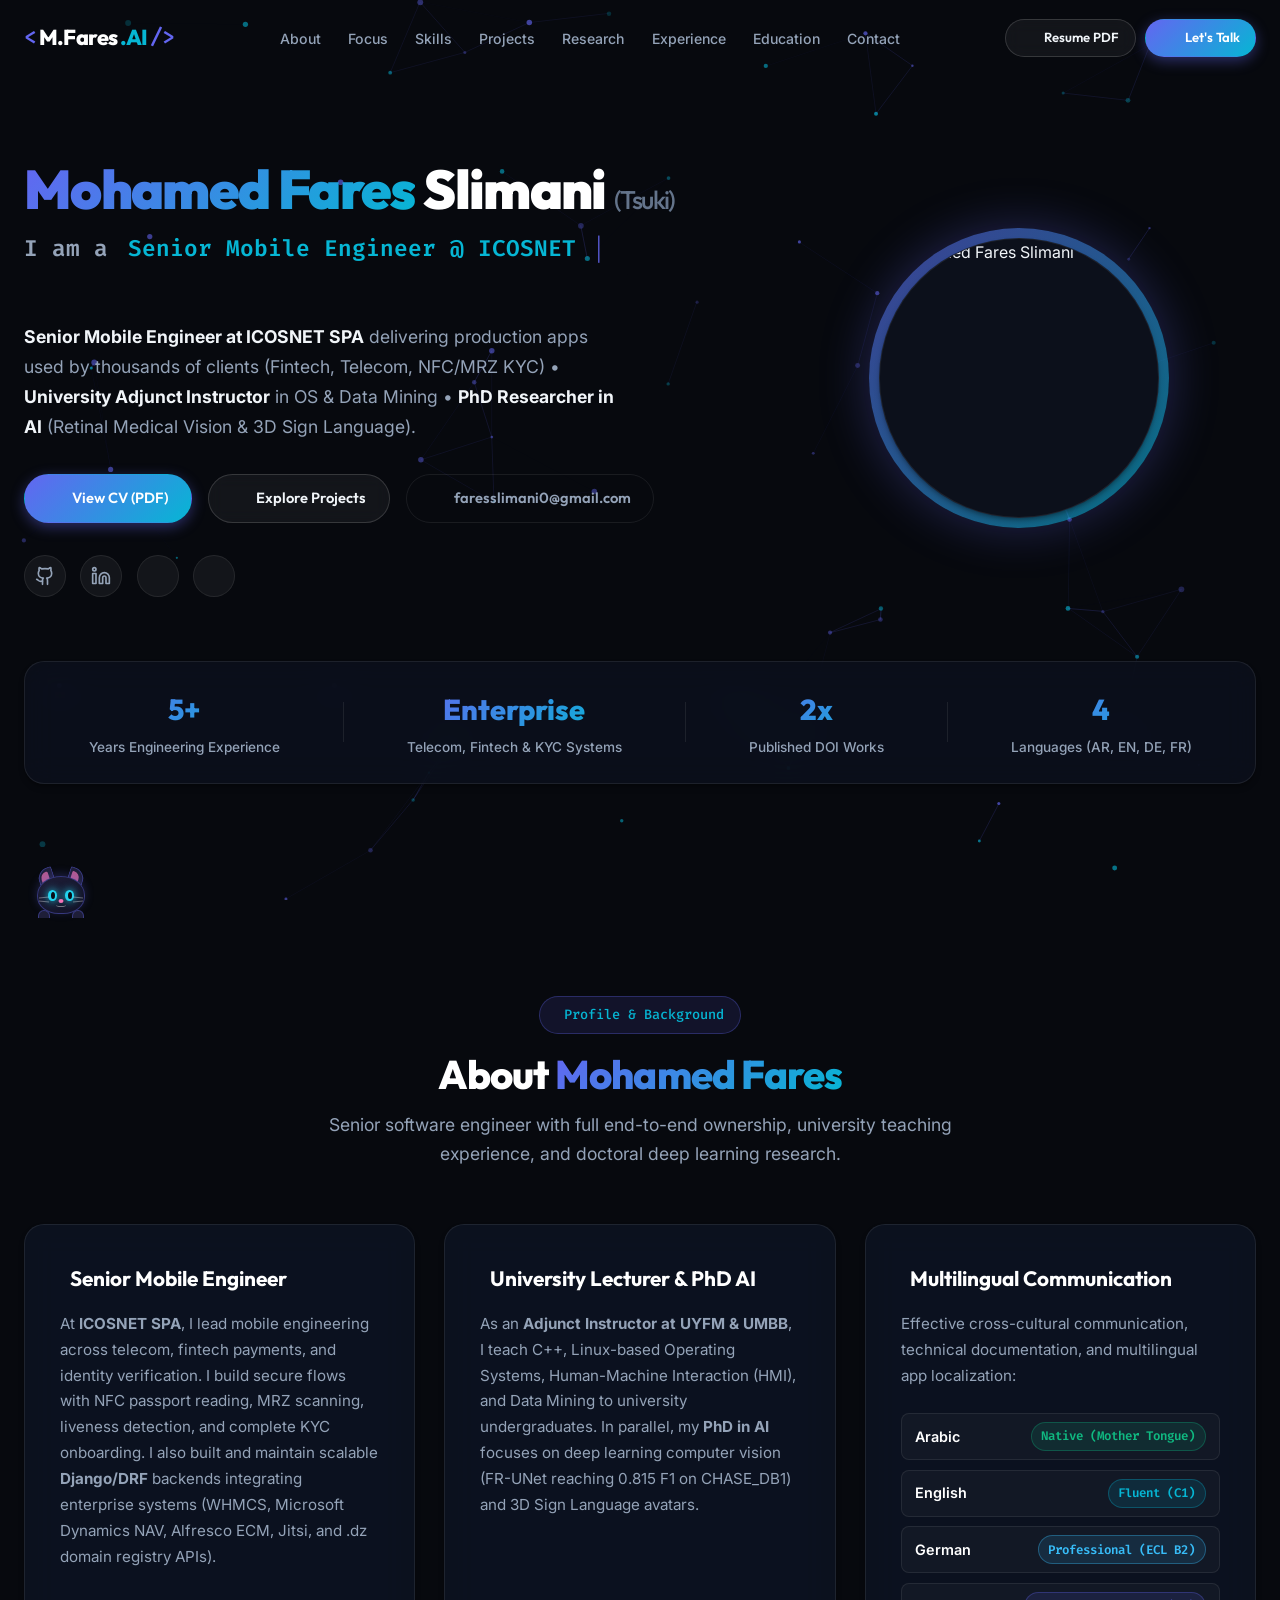
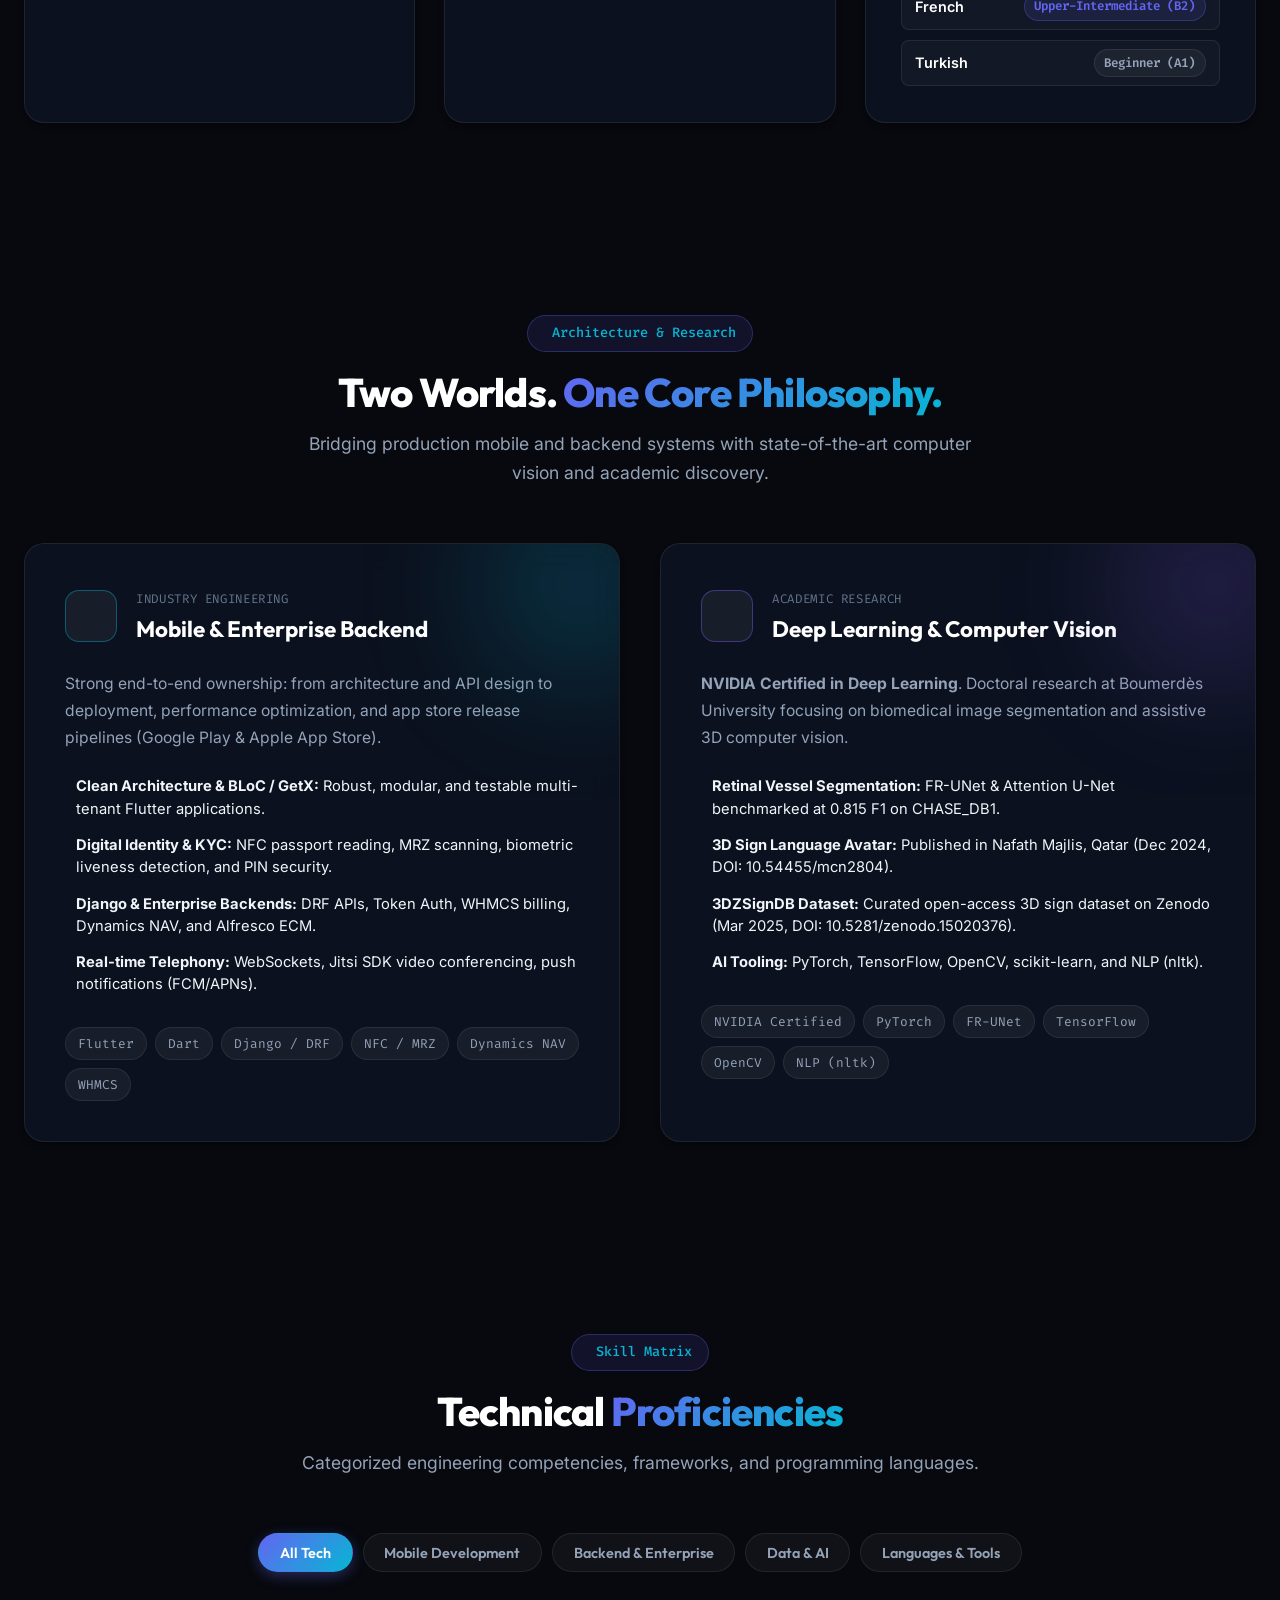
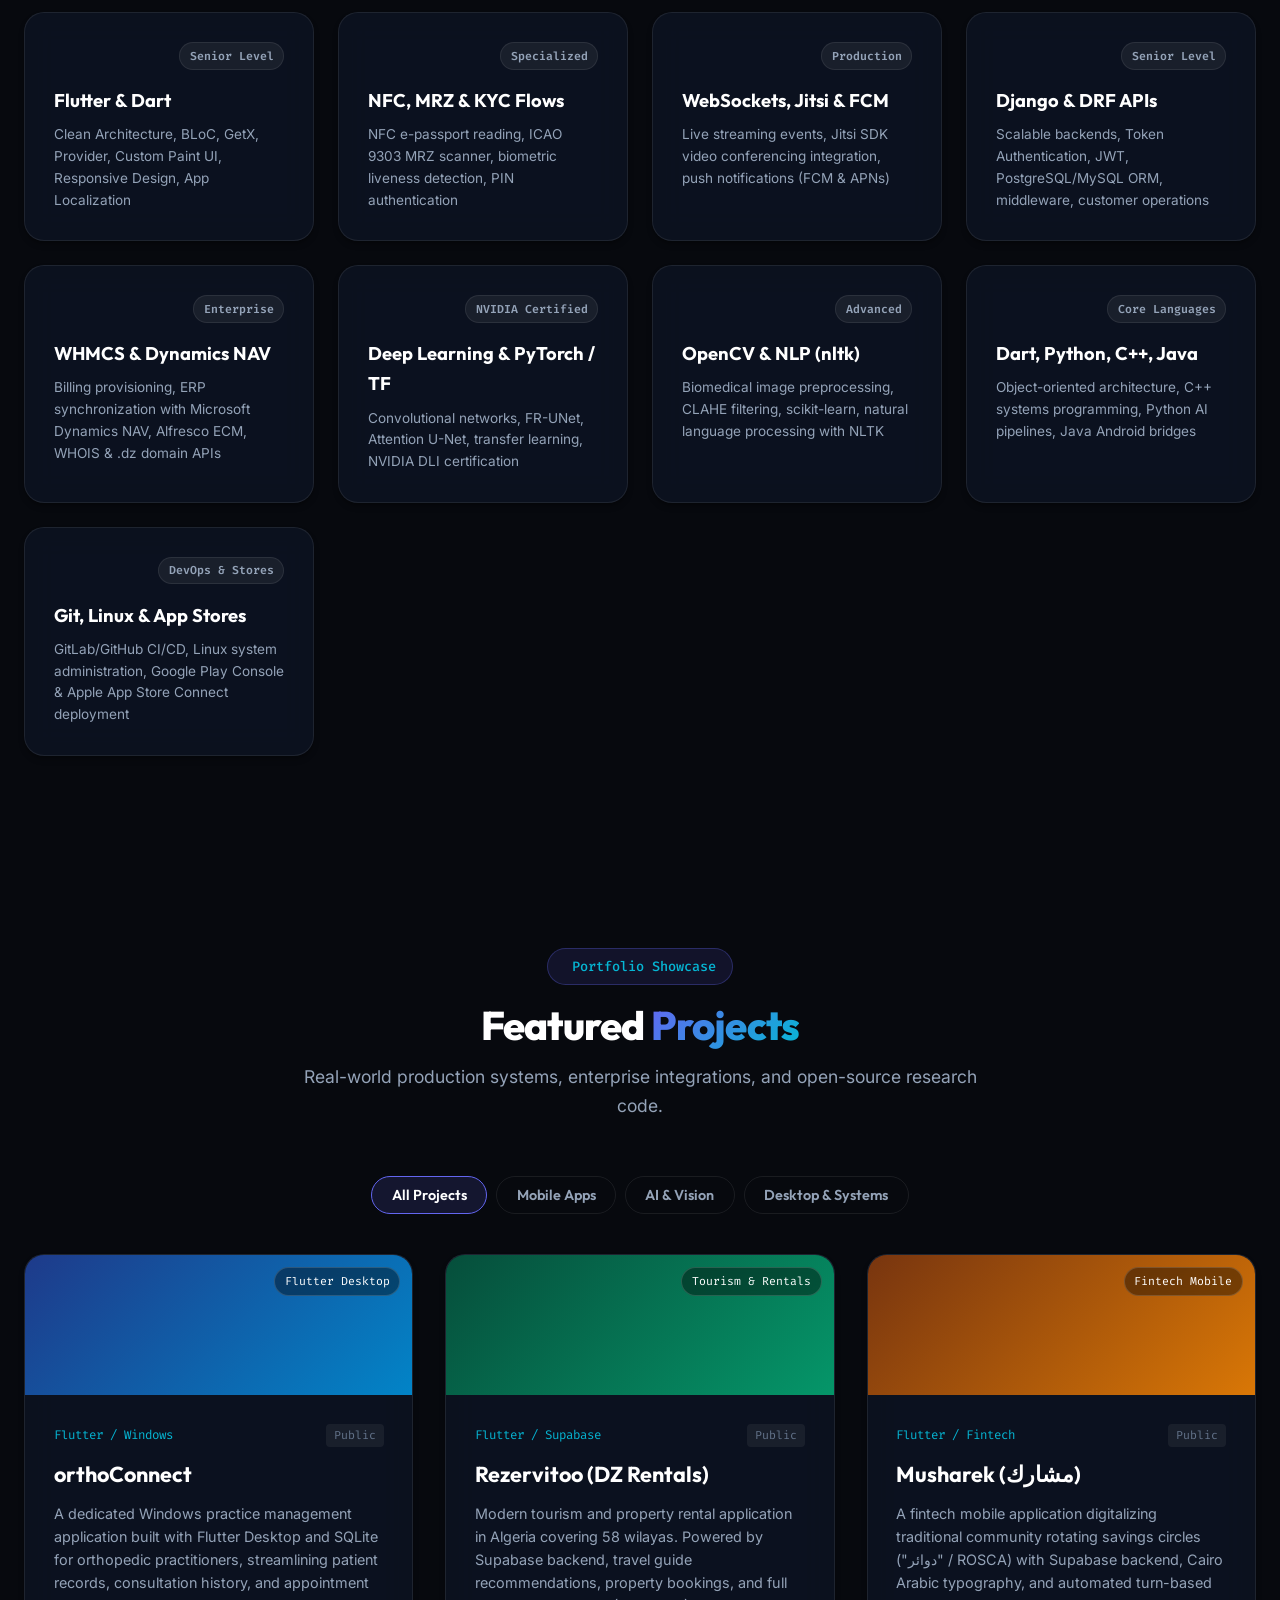
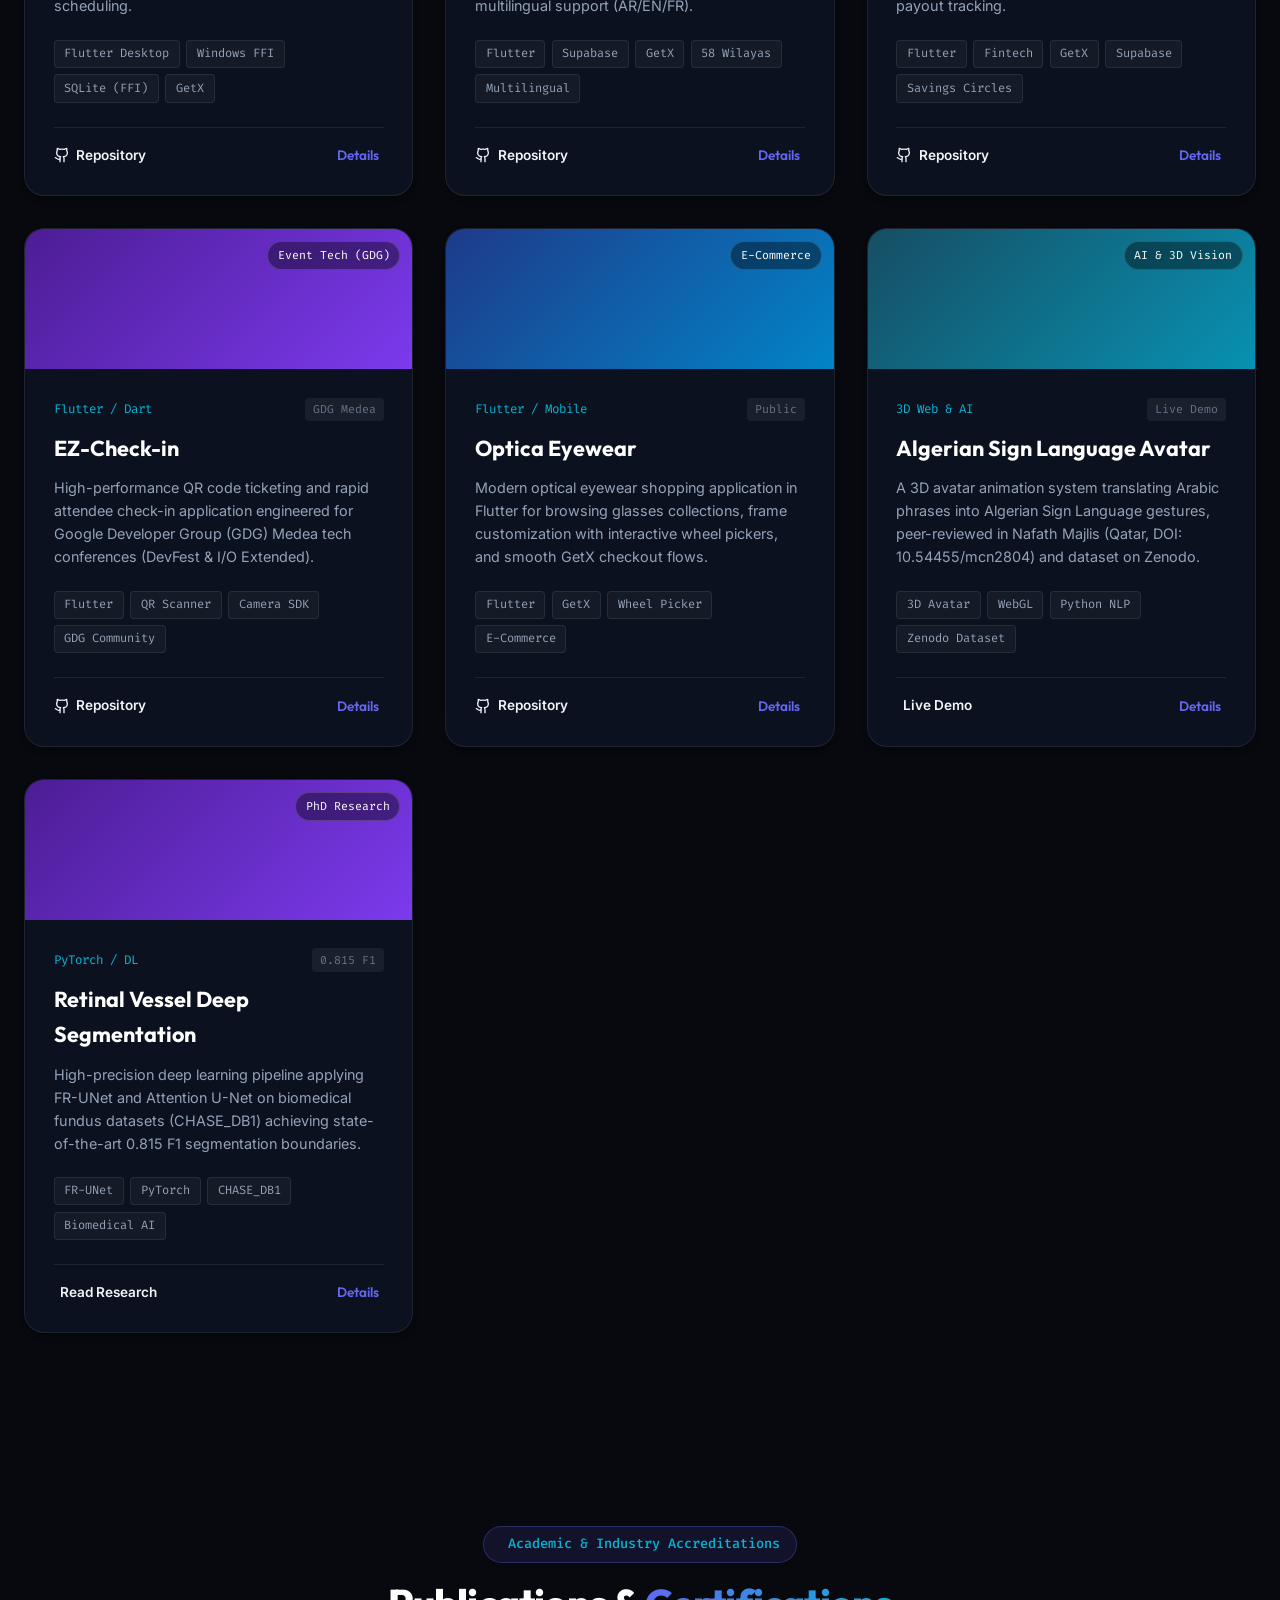
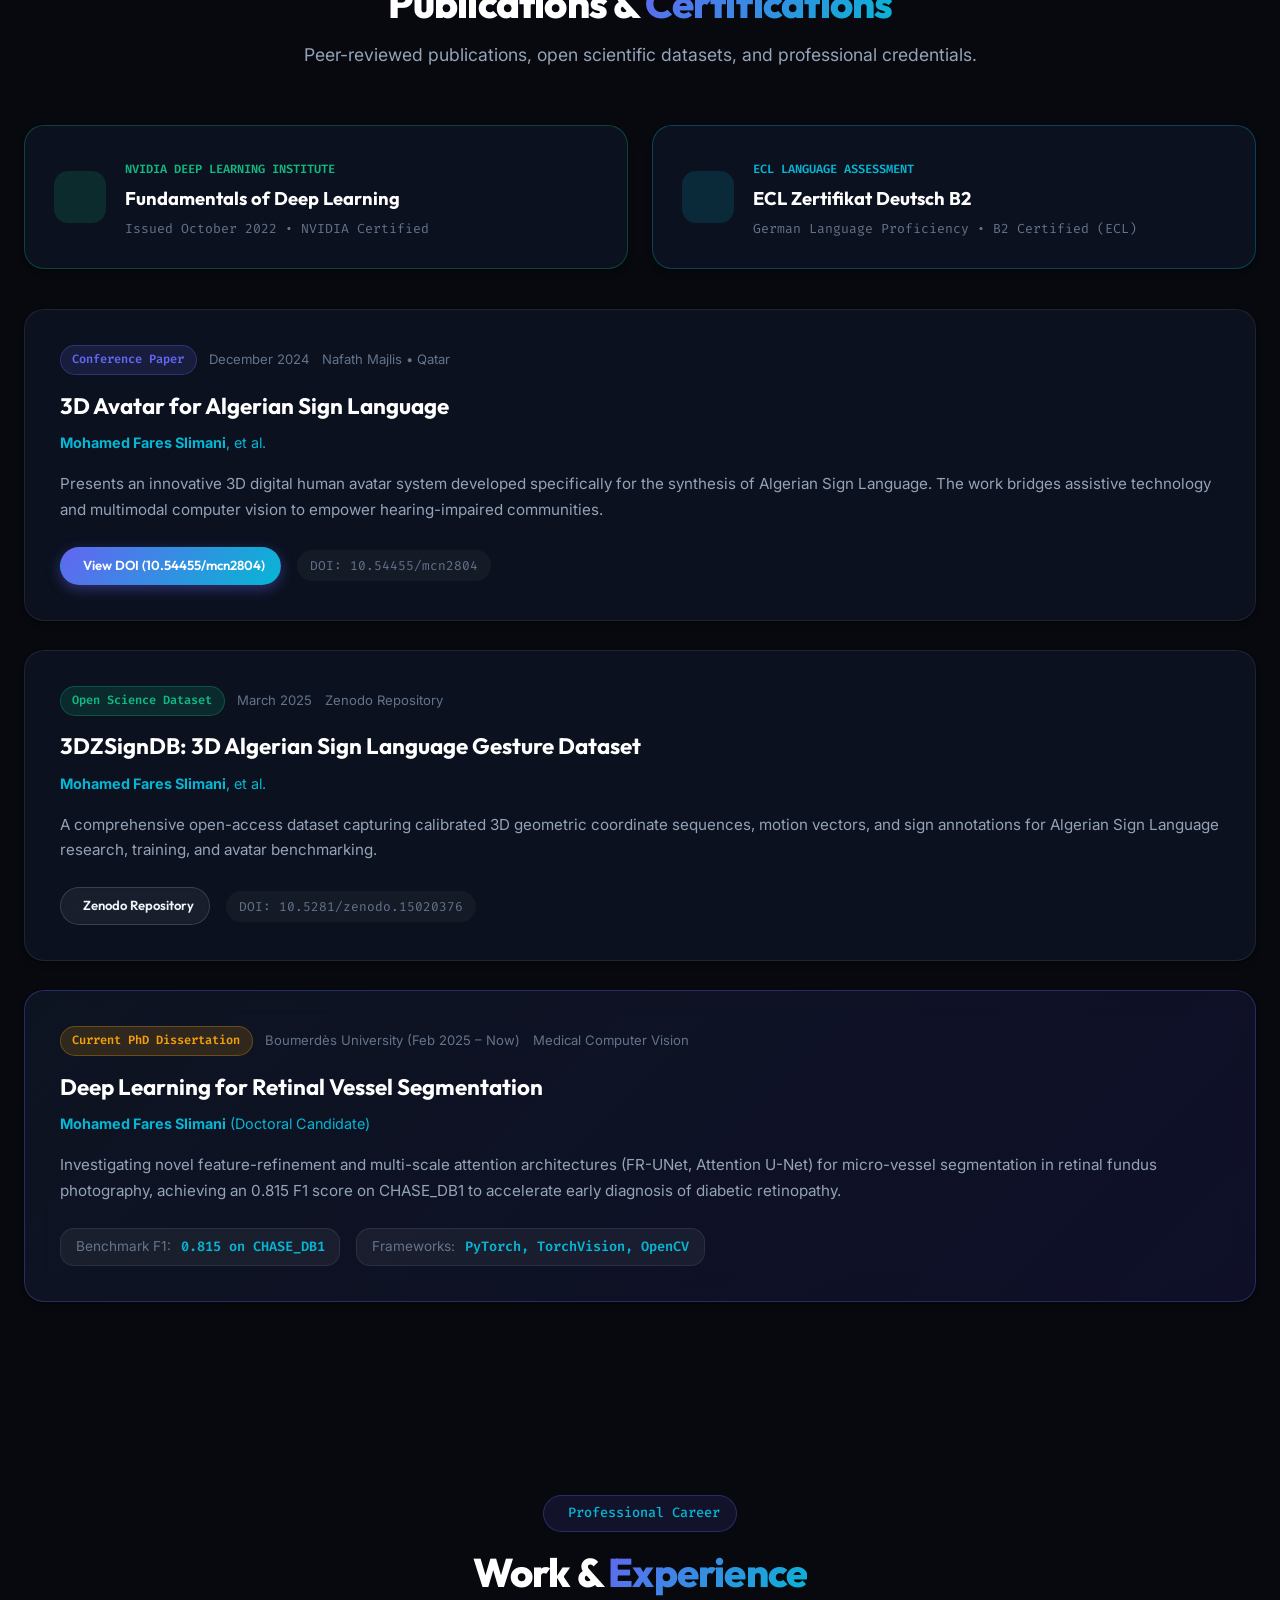
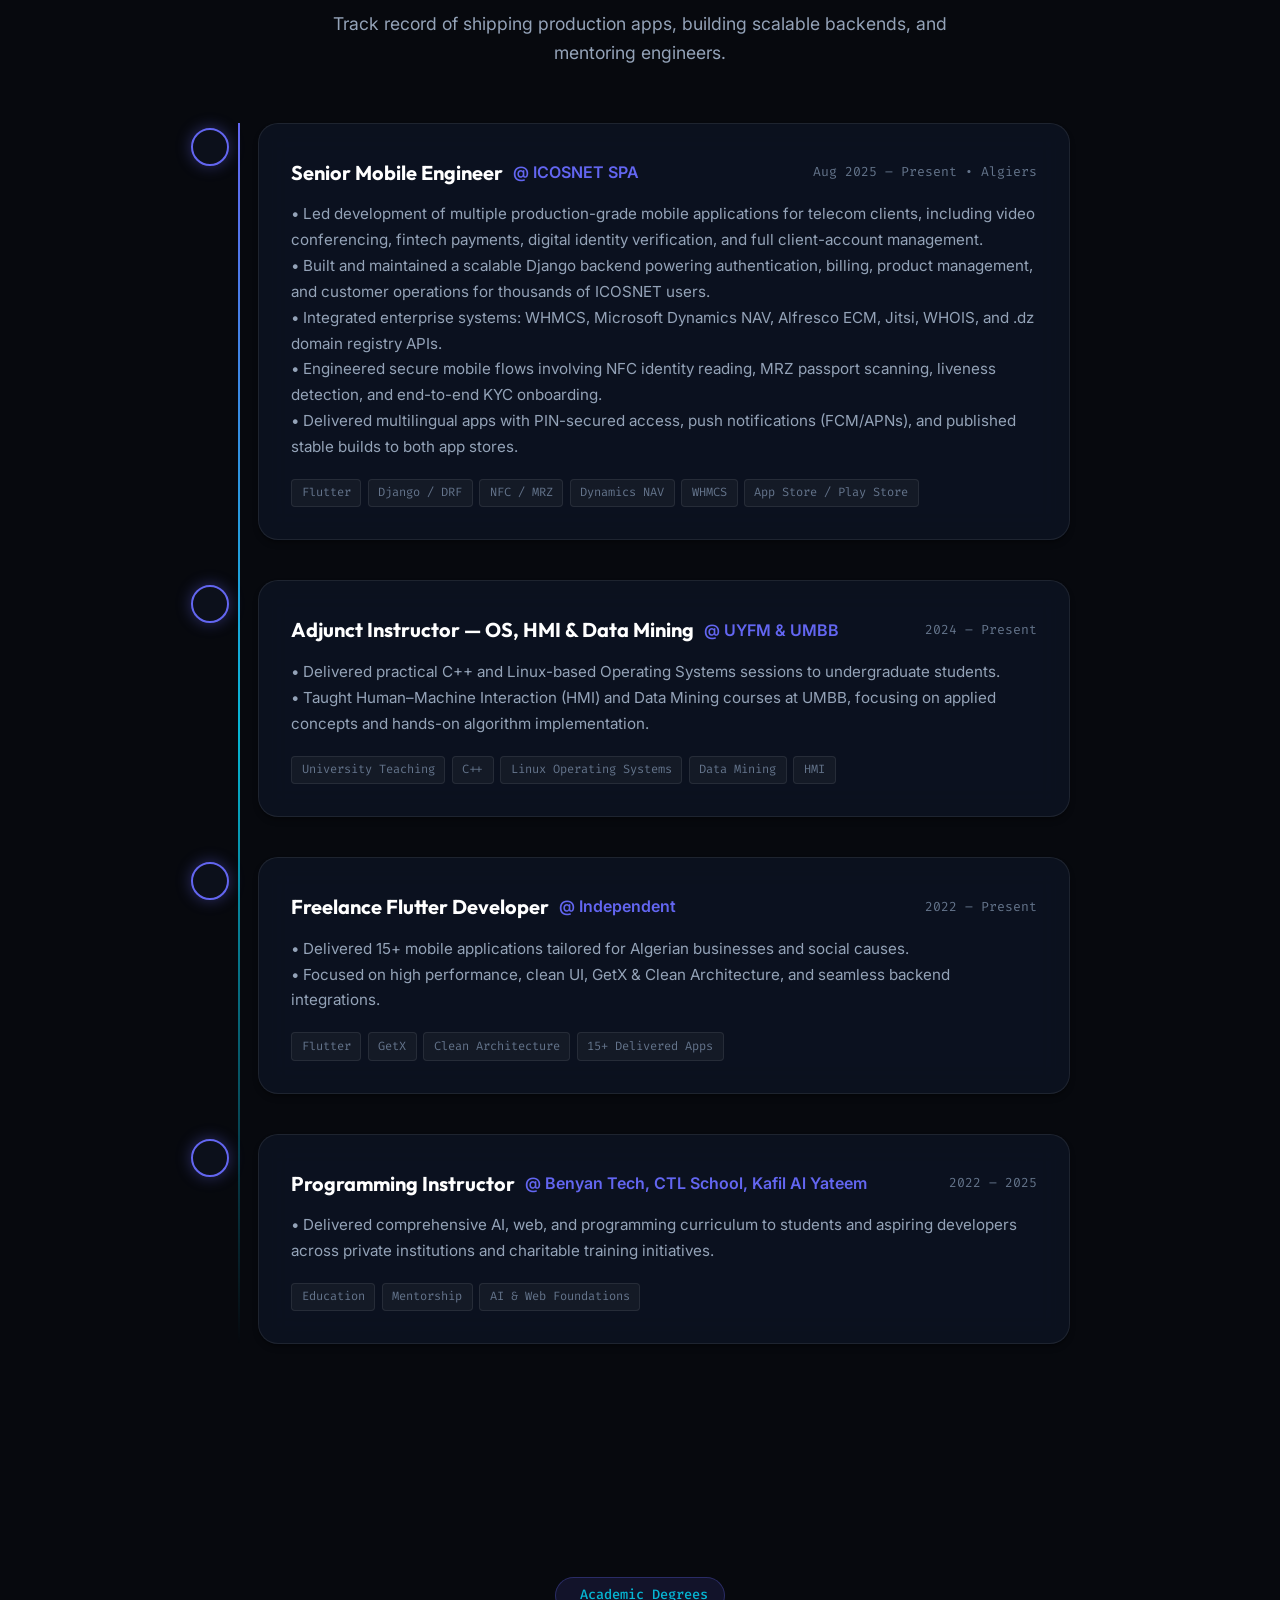
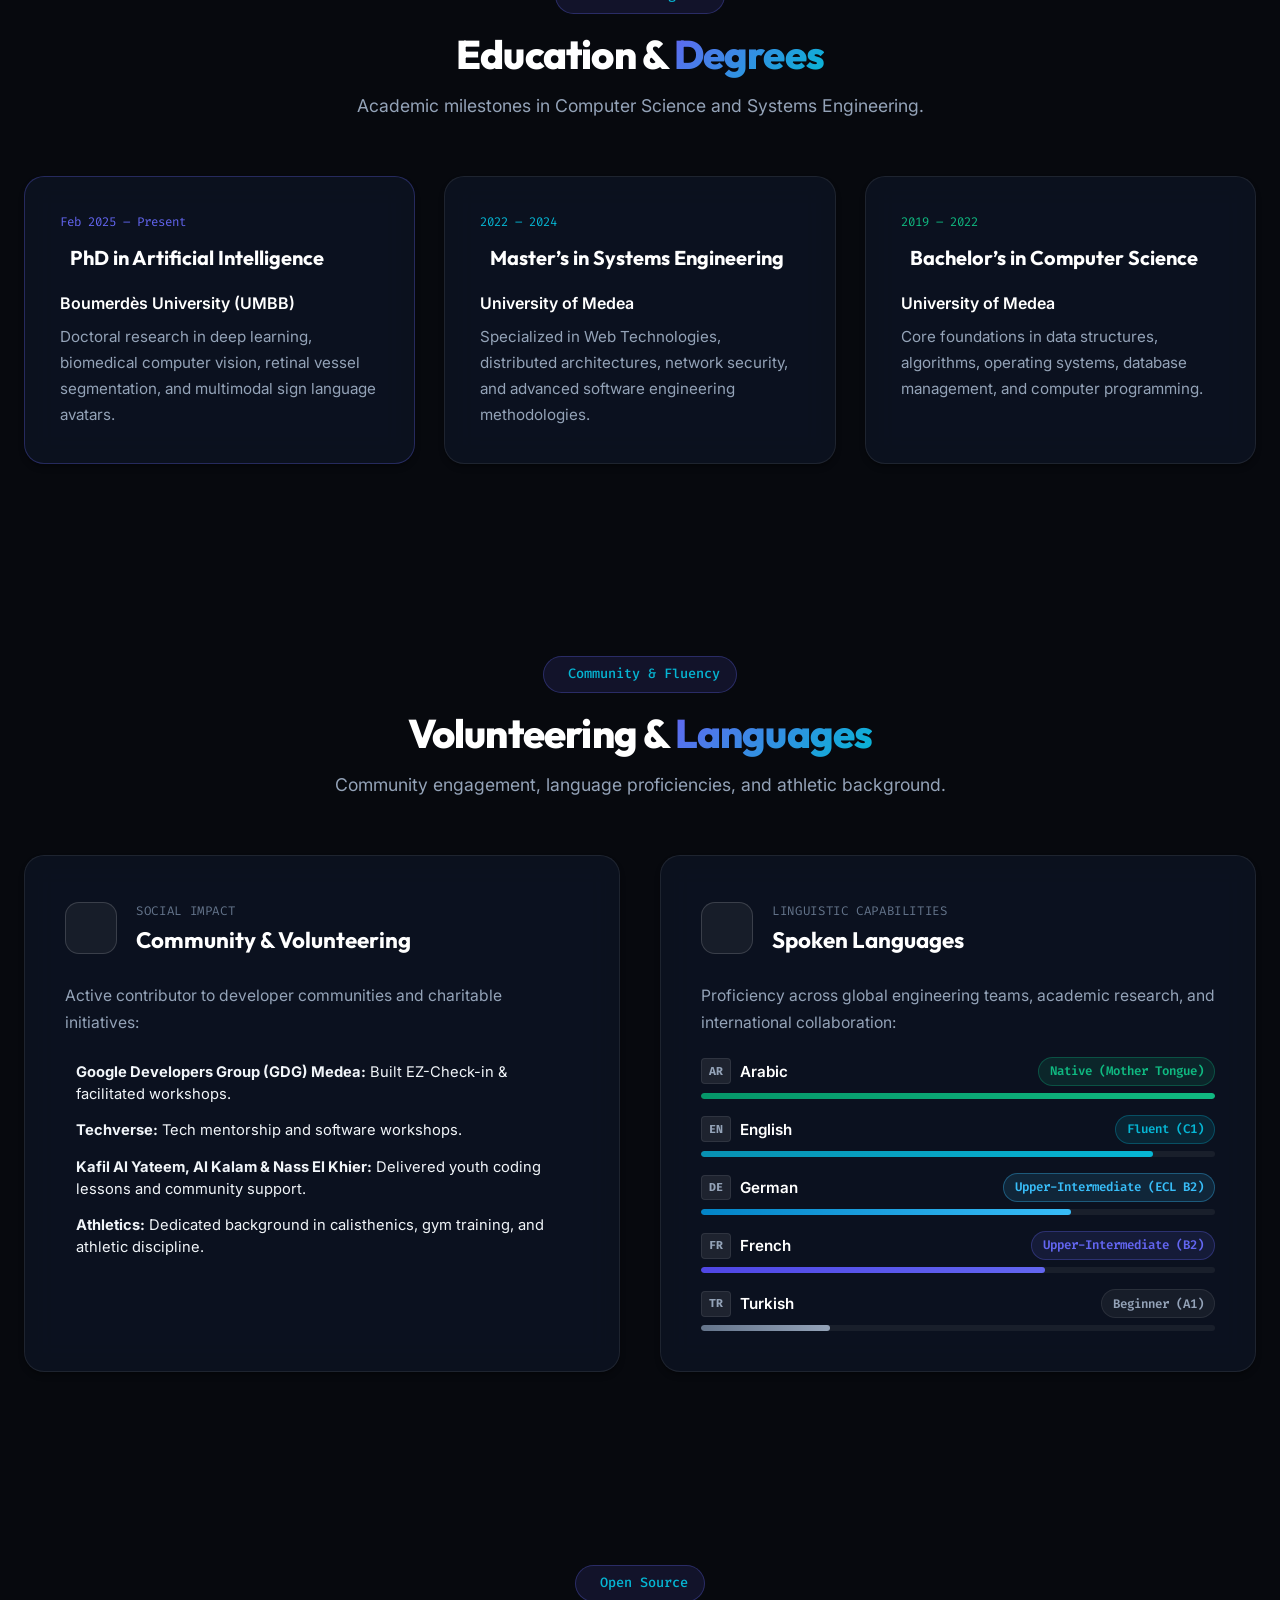
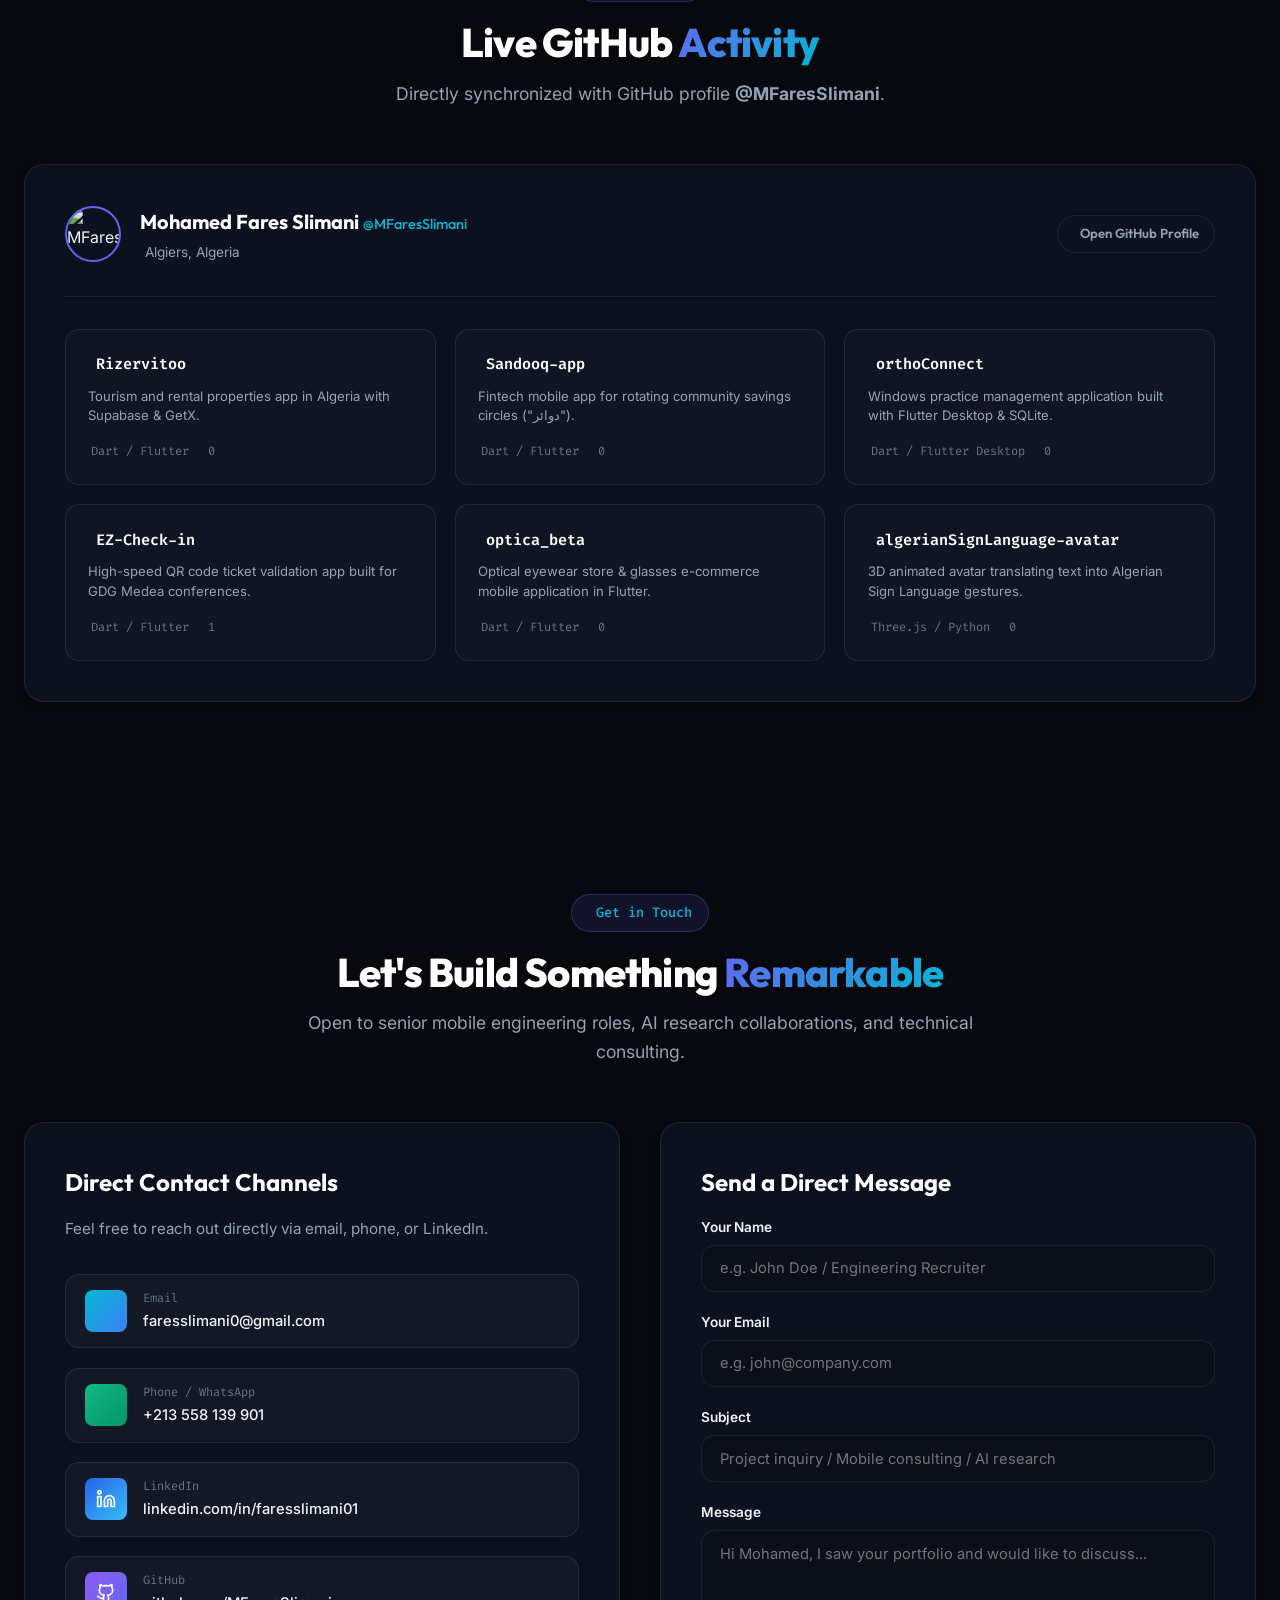
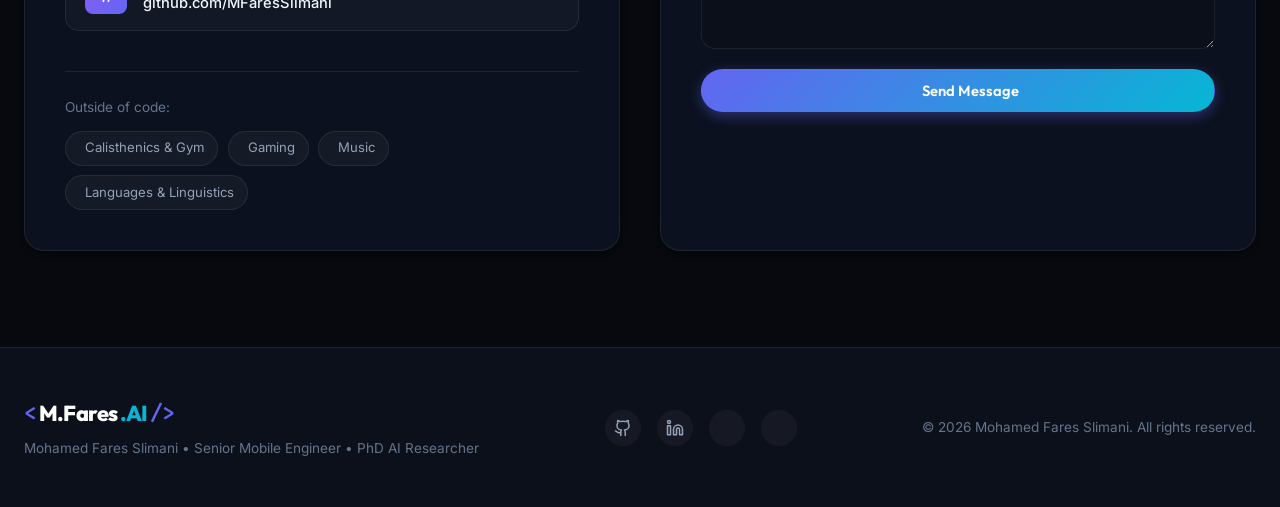
==== index.html @ 27f6007a "fix: add cache busting and strict repo filter" ====
<!DOCTYPE html>
<html lang="en">

<head>
  <meta charset="UTF-8">
  <meta name="viewport" content="width=device-width, initial-scale=1.0">
  <title>Mohamed Fares Slimani | Senior Mobile Engineer & AI PhD Researcher</title>
  <meta name="description"
    content="Portfolio of Mohamed Fares Slimani (Tsuki) - Senior Mobile Engineer at ICOSNET SPA, Adjunct University Instructor, and PhD AI Researcher in Deep Learning.">
  <meta name="keywords"
    content="Mohamed Fares Slimani, Fares Slimani, Senior Mobile Engineer, Flutter, Dart, Clean Architecture, AI Researcher, Deep Learning, PyTorch, NVIDIA Certified, ECL B2, ICOSNET, Algeria">
  <meta name="author" content="Mohamed Fares Slimani">

  <!-- Open Graph / Social Media -->
  <meta property="og:type" content="website">
  <meta property="og:title" content="Mohamed Fares Slimani | Senior Mobile Engineer & AI PhD Researcher">
  <meta property="og:description"
    content="Production Flutter apps (Fintech, Telecom, KYC), Django backends, University Teaching & PhD Deep Learning Research.">
  <meta property="og:image" content="https://avatars.githubusercontent.com/u/62572098?v=4">

  <!-- Google Fonts -->
  <link rel="preconnect" href="https://fonts.googleapis.com">
  <link rel="preconnect" href="https://fonts.gstatic.com" crossorigin>
  <link
    href="https://fonts.googleapis.com/css2?family=Fira+Code:wght@400;500;600&family=Inter:wght@300;400;500;600;700&family=Outfit:wght@400;500;600;700;800;900&display=swap"
    rel="stylesheet">

  <!-- Lucide Icons -->
  <script src="https://unpkg.com/lucide@latest"></script>

  <link rel="stylesheet" href="styles.css?v=2.1.0">
</head>

<body>
  <!-- Neural Network Constellation Background Canvas -->
  <canvas id="bg-canvas"></canvas>

  <!-- Navigation Bar -->
  <header class="header" id="header">
    <div class="nav-container">
      <a href="#hero" class="brand-logo" id="nav-brand">
        <span class="logo-bracket">&lt;</span><span class="logo-name">M.Fares</span><span
          class="logo-accent">.AI</span><span class="logo-bracket">/&gt;</span>
      </a>

      <nav class="nav-menu" id="nav-menu">
        <ul class="nav-list">
          <li class="nav-item"><a href="#about" class="nav-link" id="nav-link-about">About</a></li>
          <li class="nav-item"><a href="#dual-focus" class="nav-link" id="nav-link-focus">Focus</a></li>
          <li class="nav-item"><a href="#skills" class="nav-link" id="nav-link-skills">Skills</a></li>
          <li class="nav-item"><a href="#projects" class="nav-link" id="nav-link-projects">Projects</a></li>
          <li class="nav-item"><a href="#research" class="nav-link" id="nav-link-research">Research</a></li>
          <li class="nav-item"><a href="#experience" class="nav-link" id="nav-link-experience">Experience</a></li>
          <li class="nav-item"><a href="#education" class="nav-link" id="nav-link-education">Education</a></li>
          <li class="nav-item"><a href="#contact" class="nav-link" id="nav-link-contact">Contact</a></li>
        </ul>
      </nav>

      <div class="nav-actions">
        <a href="https://drive.google.com/file/d/1SaGDKghpbxzDge3oZVpqw6w_aqtWk6dI/view?usp=sharing" target="_blank" rel="noopener" class="btn btn-sm btn-secondary"
          id="nav-cv-btn" title="View Official Resume (Google Drive)">
          <i data-lucide="file-text" class="btn-icon"></i>
          <span>Resume PDF</span>
        </a>
        <a href="#contact" class="btn btn-sm btn-primary btn-glow" id="nav-cta-btn">
          <i data-lucide="send" class="btn-icon"></i>
          <span>Let's Talk</span>
        </a>
        <button class="mobile-toggle" id="mobile-toggle" aria-label="Toggle Navigation Menu">
          <i data-lucide="menu" id="toggle-icon"></i>
        </button>
      </div>
    </div>
  </header>

  <!-- Mobile Drawer -->
  <div class="mobile-drawer" id="mobile-drawer">
    <div class="drawer-header">
      <span class="brand-logo"><span class="logo-bracket">&lt;</span>M.Fares<span class="logo-accent">.AI</span><span
          class="logo-bracket">/&gt;</span></span>
      <button class="close-drawer" id="close-drawer" aria-label="Close Menu">
        <i data-lucide="x"></i>
      </button>
    </div>
    <ul class="drawer-links">
      <li><a href="#about" class="drawer-link">About Me</a></li>
      <li><a href="#dual-focus" class="drawer-link">Dual Focus</a></li>
      <li><a href="#skills" class="drawer-link">Technical Stack</a></li>
      <li><a href="#projects" class="drawer-link">Projects</a></li>
      <li><a href="#research" class="drawer-link">Research & Certs</a></li>
      <li><a href="#experience" class="drawer-link">Experience</a></li>
      <li><a href="#education" class="drawer-link">Education</a></li>
      <li><a href="#contact" class="drawer-link">Contact</a></li>
    </ul>
    <div class="drawer-actions">
      <a href="https://drive.google.com/file/d/1SaGDKghpbxzDge3oZVpqw6w_aqtWk6dI/view?usp=sharing" target="_blank" rel="noopener" class="btn btn-block btn-secondary">
        <i data-lucide="file-text"></i> View Resume (PDF)
      </a>
    </div>
    <div class="drawer-socials">
      <a href="https://github.com/MFaresSlimani" target="_blank" rel="noopener" aria-label="GitHub" title="GitHub">
        <svg xmlns="http://www.w3.org/2000/svg" width="20" height="20" viewBox="0 0 24 24" fill="none" stroke="currentColor" stroke-width="2" stroke-linecap="round" stroke-linejoin="round" class="lucide-icon lucide-github"><path d="M15 22v-4a4.8 4.8 0 0 0-1-3.5c3 0 6-2 6-5.5.08-1.25-.27-2.48-1-3.5.28-1.15.28-2.35 0-3.5 0 0-1 0-3 1.5-2.64-.5-5.36-.5-8 0C6 2 5 2 5 2c-.3 1.15-.3 2.35 0 3.5A5.403 5.403 0 0 0 4 9c0 3.5 3 5.5 6 5.5-.39.49-.68 1.05-.85 1.65-.17.6-.22 1.23-.15 1.85v4"/><path d="M9 18c-4.51 2-5-2-7-2"/></svg>
      </a>
      <a href="https://www.linkedin.com/in/faresslimani01/" target="_blank" rel="noopener" aria-label="LinkedIn" title="LinkedIn">
        <svg xmlns="http://www.w3.org/2000/svg" width="20" height="20" viewBox="0 0 24 24" fill="none" stroke="currentColor" stroke-width="2" stroke-linecap="round" stroke-linejoin="round" class="lucide-icon lucide-linkedin"><path d="M16 8a6 6 0 0 1 6 6v7h-4v-7a2 2 0 0 0-2-2 2 2 0 0 0-2 2v7h-4v-7a6 6 0 0 1 6-6z"/><rect width="4" height="12" x="2" y="9"/><circle cx="4" cy="4" r="2"/></svg>
      </a>
      <a href="mailto:faresslimani0@gmail.com" aria-label="Email"><i data-lucide="mail"></i></a>
      <a href="tel:+213558139901" aria-label="Phone"><i data-lucide="phone"></i></a>
    </div>
  </div>

  <main>
    <!-- Hero Section -->
    <section class="hero-section" id="hero">
      <div class="container hero-container">
        <div class="hero-content">

          <h1 class="hero-title">
            <span class="gradient-text">Mohamed Fares</span> Slimani
            <span class="hero-handle">(Tsuki)</span>
          </h1>

          <div class="typewriter-container">
            <span class="typewriter-prefix">I am a </span>
            <span class="typewriter-text" id="typewriter-text">Senior Mobile Engineer</span>
            <span class="typewriter-cursor">|</span>
          </div>

          <p class="hero-description">
            <strong>Senior Mobile Engineer at ICOSNET SPA</strong> delivering production apps used by thousands of
            clients (Fintech, Telecom, NFC/MRZ KYC) &bull; <strong>University Adjunct Instructor</strong> in OS & Data
            Mining &bull; <strong>PhD Researcher in AI</strong> (Retinal Medical Vision & 3D Sign Language).
          </p>

          <div class="hero-cta-group">
            <a href="https://drive.google.com/file/d/1SaGDKghpbxzDge3oZVpqw6w_aqtWk6dI/view?usp=sharing" target="_blank" rel="noopener"
              class="btn btn-primary btn-glow" id="hero-btn-cv">
              <i data-lucide="file-text" class="btn-icon"></i>
              <span>View CV (PDF)</span>
            </a>
            <a href="#projects" class="btn btn-secondary" id="hero-btn-projects">
              <i data-lucide="folder-git-2" class="btn-icon"></i>
              <span>Explore Projects</span>
            </a>
            <a href="#contact" class="btn btn-ghost" id="hero-btn-contact">
              <i data-lucide="mail" class="btn-icon"></i>
              <span>faresslimani0@gmail.com</span>
            </a>
          </div>

          <div class="hero-social-links">
            <a href="https://github.com/MFaresSlimani" target="_blank" rel="noopener" class="social-icon-btn"
              title="GitHub Profile (@MFaresSlimani)">
              <svg xmlns="http://www.w3.org/2000/svg" width="20" height="20" viewBox="0 0 24 24" fill="none" stroke="currentColor" stroke-width="2" stroke-linecap="round" stroke-linejoin="round" class="lucide-icon lucide-github"><path d="M15 22v-4a4.8 4.8 0 0 0-1-3.5c3 0 6-2 6-5.5.08-1.25-.27-2.48-1-3.5.28-1.15.28-2.35 0-3.5 0 0-1 0-3 1.5-2.64-.5-5.36-.5-8 0C6 2 5 2 5 2c-.3 1.15-.3 2.35 0 3.5A5.403 5.403 0 0 0 4 9c0 3.5 3 5.5 6 5.5-.39.49-.68 1.05-.85 1.65-.17.6-.22 1.23-.15 1.85v4"/><path d="M9 18c-4.51 2-5-2-7-2"/></svg>
            </a>
            <a href="https://www.linkedin.com/in/faresslimani01/" target="_blank" rel="noopener" class="social-icon-btn"
              title="LinkedIn Profile">
              <svg xmlns="http://www.w3.org/2000/svg" width="20" height="20" viewBox="0 0 24 24" fill="none" stroke="currentColor" stroke-width="2" stroke-linecap="round" stroke-linejoin="round" class="lucide-icon lucide-linkedin"><path d="M16 8a6 6 0 0 1 6 6v7h-4v-7a2 2 0 0 0-2-2 2 2 0 0 0-2 2v7h-4v-7a6 6 0 0 1 6-6z"/><rect width="4" height="12" x="2" y="9"/><circle cx="4" cy="4" r="2"/></svg>
            </a>
            <a href="tel:+213558139901" class="social-icon-btn" title="Direct Phone (+213 558 139 901)">
              <i data-lucide="phone"></i>
            </a>
            <button class="social-icon-btn copy-email-btn" id="hero-copy-email-btn" title="Copy Email">
              <i data-lucide="copy"></i>
            </button>
          </div>
        </div>

        <div class="hero-visual">
          <div class="avatar-glow-ring">
            <div class="avatar-card glass-panel">
              <img src="https://avatars.githubusercontent.com/u/62572098?v=4" alt="Mohamed Fares Slimani"
                class="hero-avatar-img">
            </div>
          </div>
        </div>
      </div>

      <!-- Quick Metrics Bar -->
      <div class="container hero-metrics-wrap">
        <div class="metrics-bar glass-panel">
          <div class="metric-item">
            <div class="metric-number"><span class="counter" data-target="5">5</span>+</div>
            <div class="metric-label">Years Engineering Experience</div>
          </div>
          <div class="metric-divider"></div>
          <div class="metric-item">
            <div class="metric-number">Enterprise</div>
            <div class="metric-label">Telecom, Fintech & KYC Systems</div>
          </div>
          <div class="metric-divider"></div>
          <div class="metric-item">
            <div class="metric-number">2x</div>
            <div class="metric-label">Published DOI Works</div>
          </div>
          <div class="metric-divider"></div>
          <div class="metric-item">
            <div class="metric-number"><span class="counter" data-target="4">4</span></div>
            <div class="metric-label">Languages (AR, EN, DE, FR)</div>
          </div>
        </div>
      </div>
    </section>

    <!-- About Section -->
    <section class="section" id="about">
      <div class="container">
        <div class="section-header text-center">
          <div class="section-tag">
            <i data-lucide="user"></i>
            <span>Profile & Background</span>
          </div>
          <h2 class="section-title">About <span class="gradient-text">Mohamed Fares</span></h2>
          <p class="section-subtitle">
            Senior software engineer with full end-to-end ownership, university teaching experience, and doctoral deep
            learning research.
          </p>
        </div>

        <div class="about-grid">
          <div class="about-card glass-panel">
            <h3 class="about-card-title"><i data-lucide="smartphone" class="color-cyan"></i> Senior Mobile Engineer</h3>
            <p class="about-card-text">
              At <strong>ICOSNET SPA</strong>, I lead mobile engineering across telecom, fintech payments, and identity
              verification. I build secure flows with NFC passport reading, MRZ scanning, liveness detection, and
              complete KYC onboarding. I also built and maintain scalable <strong>Django/DRF</strong> backends
              integrating enterprise systems (WHMCS, Microsoft Dynamics NAV, Alfresco ECM, Jitsi, and .dz domain
              registry APIs).
            </p>
          </div>

          <div class="about-card glass-panel">
            <h3 class="about-card-title"><i data-lucide="graduation-cap" class="color-purple"></i> University Lecturer &
              PhD AI</h3>
            <p class="about-card-text">
              As an <strong>Adjunct Instructor at UYFM & UMBB</strong>, I teach C++, Linux-based Operating Systems,
              Human-Machine Interaction (HMI), and Data Mining to university undergraduates. In parallel, my <strong>PhD
                in AI</strong> focuses on deep learning computer vision (FR-UNet reaching 0.815 F1 on CHASE_DB1) and 3D
              Sign Language avatars.
            </p>
          </div>

          <div class="about-card glass-panel">
            <h3 class="about-card-title"><i data-lucide="languages" class="color-emerald"></i> Multilingual
              Communication</h3>
            <p class="about-card-text" style="margin-bottom: 0.8rem;">
              Effective cross-cultural communication, technical documentation, and multilingual app localization:
            </p>
            <div class="lang-lines-list">
              <div class="lang-line-item">
                <span class="lang-name">Arabic</span>
                <span class="lang-level native">Native (Mother Tongue)</span>
              </div>
              <div class="lang-line-item">
                <span class="lang-name">English</span>
                <span class="lang-level fluent">Fluent (C1)</span>
              </div>
              <div class="lang-line-item">
                <span class="lang-name">German</span>
                <span class="lang-level certified">Professional (ECL B2)</span>
              </div>
              <div class="lang-line-item">
                <span class="lang-name">French</span>
                <span class="lang-level intermediate">Upper-Intermediate (B2)</span>
              </div>
              <div class="lang-line-item">
                <span class="lang-name">Turkish</span>
                <span class="lang-level beginner">Beginner (A1)</span>
              </div>
            </div>
          </div>
        </div>
      </div>
    </section>

    <!-- Dual Focus Section -->
    <section class="section" id="dual-focus">
      <div class="container">
        <div class="section-header text-center">
          <div class="section-tag">
            <i data-lucide="layers"></i>
            <span>Architecture & Research</span>
          </div>
          <h2 class="section-title">Two Worlds. <span class="gradient-text">One Core Philosophy.</span></h2>
          <p class="section-subtitle">
            Bridging production mobile and backend systems with state-of-the-art computer vision and academic discovery.
          </p>
        </div>

        <div class="dual-grid">
          <!-- Pillar 1: Mobile & Backend Engineering -->
          <div class="pillar-card glass-panel mobile-pillar">
            <div class="pillar-glow"></div>
            <div class="pillar-header">
              <div class="pillar-icon-box">
                <i data-lucide="smartphone"></i>
              </div>
              <div>
                <span class="pillar-category">Industry Engineering</span>
                <h3 class="pillar-title">Mobile & Enterprise Backend</h3>
              </div>
            </div>
            <p class="pillar-desc">
              Strong end-to-end ownership: from architecture and API design to deployment, performance optimization, and
              app store release pipelines (Google Play & Apple App Store).
            </p>
            <ul class="pillar-features">
              <li><i data-lucide="check-circle-2"></i> <span><strong>Clean Architecture & BLoC / GetX:</strong> Robust,
                  modular, and testable multi-tenant Flutter applications.</span></li>
              <li><i data-lucide="check-circle-2"></i> <span><strong>Digital Identity & KYC:</strong> NFC passport
                  reading, MRZ scanning, biometric liveness detection, and PIN security.</span></li>
              <li><i data-lucide="check-circle-2"></i> <span><strong>Django & Enterprise Backends:</strong> DRF APIs,
                  Token Auth, WHMCS billing, Dynamics NAV, and Alfresco ECM.</span></li>
              <li><i data-lucide="check-circle-2"></i> <span><strong>Real-time Telephony:</strong> WebSockets, Jitsi SDK
                  video conferencing, push notifications (FCM/APNs).</span></li>
            </ul>
            <div class="pillar-tags">
              <span class="tag">Flutter</span>
              <span class="tag">Dart</span>
              <span class="tag">Django / DRF</span>
              <span class="tag">NFC / MRZ</span>
              <span class="tag">Dynamics NAV</span>
              <span class="tag">WHMCS</span>
            </div>
          </div>

          <!-- Pillar 2: AI & Deep Learning Research -->
          <div class="pillar-card glass-panel ai-pillar">
            <div class="pillar-glow"></div>
            <div class="pillar-header">
              <div class="pillar-icon-box">
                <i data-lucide="brain-circuit"></i>
              </div>
              <div>
                <span class="pillar-category">Academic Research</span>
                <h3 class="pillar-title">Deep Learning & Computer Vision</h3>
              </div>
            </div>
            <p class="pillar-desc">
              <strong>NVIDIA Certified in Deep Learning</strong>. Doctoral research at Boumerdès University focusing on
              biomedical image segmentation and assistive 3D computer vision.
            </p>
            <ul class="pillar-features">
              <li><i data-lucide="check-circle-2"></i> <span><strong>Retinal Vessel Segmentation:</strong> FR-UNet &
                  Attention U-Net benchmarked at 0.815 F1 on CHASE_DB1.</span></li>
              <li><i data-lucide="check-circle-2"></i> <span><strong>3D Sign Language Avatar:</strong> Published in
                  Nafath Majlis, Qatar (Dec 2024, DOI: 10.54455/mcn2804).</span></li>
              <li><i data-lucide="check-circle-2"></i> <span><strong>3DZSignDB Dataset:</strong> Curated open-access 3D
                  sign dataset on Zenodo (Mar 2025, DOI: 10.5281/zenodo.15020376).</span></li>
              <li><i data-lucide="check-circle-2"></i> <span><strong>AI Tooling:</strong> PyTorch, TensorFlow, OpenCV,
                  scikit-learn, and NLP (nltk).</span></li>
            </ul>
            <div class="pillar-tags">
              <span class="tag">NVIDIA Certified</span>
              <span class="tag">PyTorch</span>
              <span class="tag">FR-UNet</span>
              <span class="tag">TensorFlow</span>
              <span class="tag">OpenCV</span>
              <span class="tag">NLP (nltk)</span>
            </div>
          </div>
        </div>
      </div>
    </section>

    <!-- Technical Skills Matrix -->
    <section class="section" id="skills">
      <div class="container">
        <div class="section-header text-center">
          <div class="section-tag">
            <i data-lucide="terminal"></i>
            <span>Skill Matrix</span>
          </div>
          <h2 class="section-title">Technical <span class="gradient-text">Proficiencies</span></h2>
          <p class="section-subtitle">Categorized engineering competencies, frameworks, and programming languages.</p>
        </div>

        <!-- Skills Filter Tabs -->
        <div class="skills-filter-tabs" id="skills-filter-tabs">
          <button class="filter-tab active" data-category="all">All Tech</button>
          <button class="filter-tab" data-category="mobile">Mobile Development</button>
          <button class="filter-tab" data-category="backend">Backend & Enterprise</button>
          <button class="filter-tab" data-category="ai">Data & AI</button>
          <button class="filter-tab" data-category="languages">Languages & Tools</button>
        </div>

        <div class="skills-grid" id="skills-grid">
          <!-- Mobile Skills -->
          <div class="skill-card glass-panel" data-category="mobile">
            <div class="skill-icon-header">
              <i data-lucide="smartphone" class="skill-icon color-cyan"></i>
              <span class="skill-level-badge">Senior Level</span>
            </div>
            <h4 class="skill-name">Flutter & Dart</h4>
            <p class="skill-desc">Clean Architecture, BLoC, GetX, Provider, Custom Paint UI, Responsive Design, App
              Localization</p>
          </div>

          <div class="skill-card glass-panel" data-category="mobile">
            <div class="skill-icon-header">
              <i data-lucide="scan-face" class="skill-icon color-cyan"></i>
              <span class="skill-level-badge">Specialized</span>
            </div>
            <h4 class="skill-name">NFC, MRZ & KYC Flows</h4>
            <p class="skill-desc">NFC e-passport reading, ICAO 9303 MRZ scanner, biometric liveness detection, PIN
              authentication</p>
          </div>

          <div class="skill-card glass-panel" data-category="mobile">
            <div class="skill-icon-header">
              <i data-lucide="video" class="skill-icon color-cyan"></i>
              <span class="skill-level-badge">Production</span>
            </div>
            <h4 class="skill-name">WebSockets, Jitsi & FCM</h4>
            <p class="skill-desc">Live streaming events, Jitsi SDK video conferencing integration, push notifications
              (FCM & APNs)</p>
          </div>

          <!-- Backend & Integrations -->
          <div class="skill-card glass-panel" data-category="backend">
            <div class="skill-icon-header">
              <i data-lucide="server" class="skill-icon color-emerald"></i>
              <span class="skill-level-badge">Senior Level</span>
            </div>
            <h4 class="skill-name">Django & DRF APIs</h4>
            <p class="skill-desc">Scalable backends, Token Authentication, JWT, PostgreSQL/MySQL ORM, middleware,
              customer operations</p>
          </div>

          <div class="skill-card glass-panel" data-category="backend">
            <div class="skill-icon-header">
              <i data-lucide="database" class="skill-icon color-emerald"></i>
              <span class="skill-level-badge">Enterprise</span>
            </div>
            <h4 class="skill-name">WHMCS & Dynamics NAV</h4>
            <p class="skill-desc">Billing provisioning, ERP synchronization with Microsoft Dynamics NAV, Alfresco ECM,
              WHOIS & .dz domain APIs</p>
          </div>

          <!-- Data & AI -->
          <div class="skill-card glass-panel" data-category="ai">
            <div class="skill-icon-header">
              <i data-lucide="brain" class="skill-icon color-purple"></i>
              <span class="skill-level-badge">NVIDIA Certified</span>
            </div>
            <h4 class="skill-name">Deep Learning & PyTorch / TF</h4>
            <p class="skill-desc">Convolutional networks, FR-UNet, Attention U-Net, transfer learning, NVIDIA DLI
              certification</p>
          </div>

          <div class="skill-card glass-panel" data-category="ai">
            <div class="skill-icon-header">
              <i data-lucide="eye" class="skill-icon color-purple"></i>
              <span class="skill-level-badge">Advanced</span>
            </div>
            <h4 class="skill-name">OpenCV & NLP (nltk)</h4>
            <p class="skill-desc">Biomedical image preprocessing, CLAHE filtering, scikit-learn, natural language
              processing with NLTK</p>
          </div>

          <!-- Languages & Tools -->
          <div class="skill-card glass-panel" data-category="languages">
            <div class="skill-icon-header">
              <i data-lucide="code-2" class="skill-icon color-amber"></i>
              <span class="skill-level-badge">Core Languages</span>
            </div>
            <h4 class="skill-name">Dart, Python, C++, Java</h4>
            <p class="skill-desc">Object-oriented architecture, C++ systems programming, Python AI pipelines, Java
              Android bridges</p>
          </div>

          <div class="skill-card glass-panel" data-category="languages">
            <div class="skill-icon-header">
              <i data-lucide="git-merge" class="skill-icon color-amber"></i>
              <span class="skill-level-badge">DevOps & Stores</span>
            </div>
            <h4 class="skill-name">Git, Linux & App Stores</h4>
            <p class="skill-desc">GitLab/GitHub CI/CD, Linux system administration, Google Play Console & Apple App
              Store Connect deployment</p>
          </div>
        </div>
      </div>
    </section>

    <!-- Featured Projects Section -->
    <section class="section" id="projects">
      <div class="container">
        <div class="section-header text-center">
          <div class="section-tag">
            <i data-lucide="folder-code"></i>
            <span>Portfolio Showcase</span>
          </div>
          <h2 class="section-title">Featured <span class="gradient-text">Projects</span></h2>
          <p class="section-subtitle">Real-world production systems, enterprise integrations, and open-source research
            code.</p>
        </div>

        <!-- Project Filter Buttons -->
        <div class="projects-filter-bar">
          <button class="proj-filter active" data-filter="all">All Projects</button>
          <button class="proj-filter" data-filter="mobile">Mobile Apps</button>
          <button class="proj-filter" data-filter="ai">AI & Vision</button>
          <button class="proj-filter" data-filter="systems">Desktop & Systems</button>
        </div>

        <div class="projects-grid" id="projects-grid">
          <!-- Project 1: orthoConnect (Flutter Desktop) -->
          <div class="project-card glass-panel" data-category="systems">
            <div class="project-banner bg-gradient-blue">
              <div class="project-icon-large"><i data-lucide="stethoscope"></i></div>
              <span class="project-badge">Flutter Desktop</span>
            </div>
            <div class="project-body">
              <div class="project-meta">
                <span class="project-lang">Flutter / Windows</span>
                <span class="project-status">Public</span>
              </div>
              <h3 class="project-title">orthoConnect</h3>
              <p class="project-description">
                A dedicated Windows practice management application built with Flutter Desktop and SQLite for orthopedic
                practitioners, streamlining patient records, consultation history, and appointment scheduling.
              </p>
              <div class="project-tags">
                <span>Flutter Desktop</span>
                <span>Windows FFI</span>
                <span>SQLite (FFI)</span>
                <span>GetX</span>
              </div>
              <div class="project-footer">
                <a href="https://github.com/MFaresSlimani/orthoConnect" target="_blank" rel="noopener"
                  class="project-link">
                  <i data-lucide="github"></i> Repository
                </a>
                <button class="project-detail-btn" data-project="orthoConnect">
                  Details <i data-lucide="arrow-right"></i>
                </button>
              </div>
            </div>
          </div>

          <!-- Project 2: Rizervitoo (Rezervitoo) -->
          <div class="project-card glass-panel" data-category="mobile">
            <div class="project-banner bg-gradient-emerald">
              <div class="project-icon-large"><i data-lucide="map-pin"></i></div>
              <span class="project-badge">Tourism & Rentals</span>
            </div>
            <div class="project-body">
              <div class="project-meta">
                <span class="project-lang">Flutter / Supabase</span>
                <span class="project-status">Public</span>
              </div>
              <h3 class="project-title">Rezervitoo (DZ Rentals)</h3>
              <p class="project-description">
                Modern tourism and property rental application in Algeria covering 58 wilayas. Powered by Supabase
                backend, travel guide recommendations, property bookings, and full multilingual support (AR/EN/FR).
              </p>
              <div class="project-tags">
                <span>Flutter</span>
                <span>Supabase</span>
                <span>GetX</span>
                <span>58 Wilayas</span>
                <span>Multilingual</span>
              </div>
              <div class="project-footer">
                <a href="https://github.com/MFaresSlimani/Rizervitoo" target="_blank" rel="noopener"
                  class="project-link">
                  <i data-lucide="github"></i> Repository
                </a>
                <button class="project-detail-btn" data-project="Rizervitoo">
                  Details <i data-lucide="arrow-right"></i>
                </button>
              </div>
            </div>
          </div>

          <!-- Project 3: Sandooq-app (Musharek) -->
          <div class="project-card glass-panel" data-category="mobile">
            <div class="project-banner bg-gradient-amber">
              <div class="project-icon-large"><i data-lucide="wallet"></i></div>
              <span class="project-badge">Fintech Mobile</span>
            </div>
            <div class="project-body">
              <div class="project-meta">
                <span class="project-lang">Flutter / Fintech</span>
                <span class="project-status">Public</span>
              </div>
              <h3 class="project-title">Musharek (مشارك)</h3>
              <p class="project-description">
                A fintech mobile application digitalizing traditional community rotating savings circles ("دوائر" /
                ROSCA) with Supabase backend, Cairo Arabic typography, and automated turn-based payout tracking.
              </p>
              <div class="project-tags">
                <span>Flutter</span>
                <span>Fintech</span>
                <span>GetX</span>
                <span>Supabase</span>
                <span>Savings Circles</span>
              </div>
              <div class="project-footer">
                <a href="https://github.com/MFaresSlimani/Sandooq-app" target="_blank" rel="noopener"
                  class="project-link">
                  <i data-lucide="github"></i> Repository
                </a>
                <button class="project-detail-btn" data-project="Sandooq-app">
                  Details <i data-lucide="arrow-right"></i>
                </button>
              </div>
            </div>
          </div>

          <!-- Project 4: EZ-Check-in -->
          <div class="project-card glass-panel" data-category="mobile">
            <div class="project-banner bg-gradient-purple">
              <div class="project-icon-large"><i data-lucide="qr-code"></i></div>
              <span class="project-badge">Event Tech (GDG)</span>
            </div>
            <div class="project-body">
              <div class="project-meta">
                <span class="project-lang">Flutter / Dart</span>
                <span class="project-status">GDG Medea</span>
              </div>
              <h3 class="project-title">EZ-Check-in</h3>
              <p class="project-description">
                High-performance QR code ticketing and rapid attendee check-in application engineered for Google
                Developer Group (GDG) Medea tech conferences (DevFest & I/O Extended).
              </p>
              <div class="project-tags">
                <span>Flutter</span>
                <span>QR Scanner</span>
                <span>Camera SDK</span>
                <span>GDG Community</span>
              </div>
              <div class="project-footer">
                <a href="https://github.com/MFaresSlimani/EZ-Check-in" target="_blank" rel="noopener"
                  class="project-link">
                  <i data-lucide="github"></i> Repository
                </a>
                <button class="project-detail-btn" data-project="EZ-Check-in">
                  Details <i data-lucide="arrow-right"></i>
                </button>
              </div>
            </div>
          </div>

          <!-- Project 5: Optica -->
          <div class="project-card glass-panel" data-category="mobile">
            <div class="project-banner bg-gradient-blue">
              <div class="project-icon-large"><i data-lucide="glasses"></i></div>
              <span class="project-badge">E-Commerce</span>
            </div>
            <div class="project-body">
              <div class="project-meta">
                <span class="project-lang">Flutter / Mobile</span>
                <span class="project-status">Public</span>
              </div>
              <h3 class="project-title">Optica Eyewear</h3>
              <p class="project-description">
                Modern optical eyewear shopping application in Flutter for browsing glasses collections, frame
                customization with interactive wheel pickers, and smooth GetX checkout flows.
              </p>
              <div class="project-tags">
                <span>Flutter</span>
                <span>GetX</span>
                <span>Wheel Picker</span>
                <span>E-Commerce</span>
              </div>
              <div class="project-footer">
                <a href="https://github.com/MFaresSlimani/optica_beta" target="_blank" rel="noopener"
                  class="project-link">
                  <i data-lucide="github"></i> Repository
                </a>
                <button class="project-detail-btn" data-project="optica_beta">
                  Details <i data-lucide="arrow-right"></i>
                </button>
              </div>
            </div>
          </div>

          <!-- Project 6: Algerian Sign Language Avatar -->
          <div class="project-card glass-panel" data-category="ai">
            <div class="project-banner bg-gradient-cyan">
              <div class="project-icon-large"><i data-lucide="bot"></i></div>
              <span class="project-badge">AI & 3D Vision</span>
            </div>
            <div class="project-body">
              <div class="project-meta">
                <span class="project-lang">3D Web & AI</span>
                <span class="project-status">Live Demo</span>
              </div>
              <h3 class="project-title">Algerian Sign Language Avatar</h3>
              <p class="project-description">
                A 3D avatar animation system translating Arabic phrases into Algerian Sign Language gestures,
                peer-reviewed in Nafath Majlis (Qatar, DOI: 10.54455/mcn2804) and dataset on Zenodo.
              </p>
              <div class="project-tags">
                <span>3D Avatar</span>
                <span>WebGL</span>
                <span>Python NLP</span>
                <span>Zenodo Dataset</span>
              </div>
              <div class="project-footer">
                <a href="https://3dasl-avatar.vercel.app/" target="_blank" rel="noopener" class="project-link">
                  <i data-lucide="globe"></i> Live Demo
                </a>
                <button class="project-detail-btn" data-project="algerianSignLanguage-avatar">
                  Details <i data-lucide="arrow-right"></i>
                </button>
              </div>
            </div>
          </div>

          <!-- Project 7: Retinal Vessel Segmentation -->
          <div class="project-card glass-panel" data-category="ai">
            <div class="project-banner bg-gradient-purple">
              <div class="project-icon-large"><i data-lucide="eye"></i></div>
              <span class="project-badge">PhD Research</span>
            </div>
            <div class="project-body">
              <div class="project-meta">
                <span class="project-lang">PyTorch / DL</span>
                <span class="project-status">0.815 F1</span>
              </div>
              <h3 class="project-title">Retinal Vessel Deep Segmentation</h3>
              <p class="project-description">
                High-precision deep learning pipeline applying FR-UNet and Attention U-Net on biomedical fundus datasets
                (CHASE_DB1) achieving state-of-the-art 0.815 F1 segmentation boundaries.
              </p>
              <div class="project-tags">
                <span>FR-UNet</span>
                <span>PyTorch</span>
                <span>CHASE_DB1</span>
                <span>Biomedical AI</span>
              </div>
              <div class="project-footer">
                <a href="#research" class="project-link">
                  <i data-lucide="book-open"></i> Read Research
                </a>
                <button class="project-detail-btn" data-project="Retinal-AI">
                  Details <i data-lucide="arrow-right"></i>
                </button>
              </div>
            </div>
          </div>
        </div>
      </div>
    </section>

    <!-- Research, Publications & Certifications Section -->
    <section class="section" id="research">
      <div class="container">
        <div class="section-header text-center">
          <div class="section-tag">
            <i data-lucide="award"></i>
            <span>Academic & Industry Accreditations</span>
          </div>
          <h2 class="section-title">Publications & <span class="gradient-text">Certifications</span></h2>
          <p class="section-subtitle">Peer-reviewed publications, open scientific datasets, and professional
            credentials.</p>
        </div>

        <!-- Certifications Row -->
        <div class="certs-grid"
          style="display: grid; grid-template-columns: repeat(auto-fit, minmax(320px, 1fr)); gap: 1.5rem; margin-bottom: 2.5rem;">
          <div class="cert-card glass-panel"
            style="padding: 1.8rem; display: flex; align-items: center; gap: 1.2rem; border-color: rgba(16, 185, 129, 0.3);">
            <div
              style="width: 52px; height: 52px; border-radius: var(--radius-md); background: rgba(16, 185, 129, 0.15); display: flex; align-items: center; justify-content: center; color: var(--accent-emerald); font-size: 1.5rem; flex-shrink: 0;">
              <i data-lucide="award"></i>
            </div>
            <div>
              <span
                style="font-family: var(--font-mono); font-size: 0.75rem; color: var(--accent-emerald); font-weight: 600;">NVIDIA
                DEEP LEARNING INSTITUTE</span>
              <h4 style="font-family: var(--font-heading); font-size: 1.15rem; color: #fff; margin: 0.2rem 0;">
                Fundamentals of Deep Learning</h4>
              <p style="font-size: 0.82rem; color: var(--text-dim); font-family: var(--font-mono);">Issued October 2022
                &bull; NVIDIA Certified</p>
            </div>
          </div>

          <div class="cert-card glass-panel"
            style="padding: 1.8rem; display: flex; align-items: center; gap: 1.2rem; border-color: rgba(6, 182, 212, 0.3);">
            <div
              style="width: 52px; height: 52px; border-radius: var(--radius-md); background: rgba(6, 182, 212, 0.15); display: flex; align-items: center; justify-content: center; color: var(--accent-cyan); font-size: 1.5rem; flex-shrink: 0;">
              <i data-lucide="languages"></i>
            </div>
            <div>
              <span
                style="font-family: var(--font-mono); font-size: 0.75rem; color: var(--accent-cyan); font-weight: 600;">ECL
                LANGUAGE ASSESSMENT</span>
              <h4 style="font-family: var(--font-heading); font-size: 1.15rem; color: #fff; margin: 0.2rem 0;">ECL
                Zertifikat Deutsch B2</h4>
              <p style="font-size: 0.82rem; color: var(--text-dim); font-family: var(--font-mono);">German Language
                Proficiency &bull; B2 Certified (ECL)</p>
            </div>
          </div>
        </div>

        <div class="research-timeline">
          <!-- Publication 1 -->
          <div class="research-card glass-panel">
            <div class="research-badge-row">
              <span class="pub-type conference">Conference Paper</span>
              <span class="pub-date">December 2024</span>
              <span class="pub-venue">Nafath Majlis &bull; Qatar</span>
            </div>
            <h3 class="pub-title">3D Avatar for Algerian Sign Language</h3>
            <p class="pub-authors"><strong>Mohamed Fares Slimani</strong>, et al.</p>
            <p class="pub-abstract">
              Presents an innovative 3D digital human avatar system developed specifically for the synthesis of Algerian
              Sign Language. The work bridges assistive technology and multimodal computer vision to empower
              hearing-impaired communities.
            </p>
            <div class="pub-actions">
              <a href="https://doi.org/10.54455/mcn2804" target="_blank" rel="noopener" class="btn btn-sm btn-primary">
                <i data-lucide="external-link"></i> View DOI (10.54455/mcn2804)
              </a>
              <span class="doi-pill">DOI: 10.54455/mcn2804</span>
            </div>
          </div>

          <!-- Publication 2 -->
          <div class="research-card glass-panel">
            <div class="research-badge-row">
              <span class="pub-type dataset">Open Science Dataset</span>
              <span class="pub-date">March 2025</span>
              <span class="pub-venue">Zenodo Repository</span>
            </div>
            <h3 class="pub-title">3DZSignDB: 3D Algerian Sign Language Gesture Dataset</h3>
            <p class="pub-authors"><strong>Mohamed Fares Slimani</strong>, et al.</p>
            <p class="pub-abstract">
              A comprehensive open-access dataset capturing calibrated 3D geometric coordinate sequences, motion
              vectors, and sign annotations for Algerian Sign Language research, training, and avatar benchmarking.
            </p>
            <div class="pub-actions">
              <a href="https://doi.org/10.5281/zenodo.15020376" target="_blank" rel="noopener"
                class="btn btn-sm btn-secondary">
                <i data-lucide="database"></i> Zenodo Repository
              </a>
              <span class="doi-pill">DOI: 10.5281/zenodo.15020376</span>
            </div>
          </div>

          <!-- PhD Research Focus -->
          <div class="research-card glass-panel active-phd">
            <div class="research-badge-row">
              <span class="pub-type phd">Current PhD Dissertation</span>
              <span class="pub-date">Boumerdès University (Feb 2025 – Now)</span>
              <span class="pub-venue">Medical Computer Vision</span>
            </div>
            <h3 class="pub-title">Deep Learning for Retinal Vessel Segmentation</h3>
            <p class="pub-authors"><strong>Mohamed Fares Slimani</strong> (Doctoral Candidate)</p>
            <p class="pub-abstract">
              Investigating novel feature-refinement and multi-scale attention architectures (FR-UNet, Attention U-Net)
              for micro-vessel segmentation in retinal fundus photography, achieving an 0.815 F1 score on CHASE_DB1 to
              accelerate early diagnosis of diabetic retinopathy.
            </p>
            <div class="pub-highlights">
              <div class="highlight-chip">
                <span class="chip-label">Benchmark F1:</span>
                <span class="chip-value">0.815 on CHASE_DB1</span>
              </div>
              <div class="highlight-chip">
                <span class="chip-label">Frameworks:</span>
                <span class="chip-value">PyTorch, TorchVision, OpenCV</span>
              </div>
            </div>
          </div>
        </div>
      </div>
    </section>

    <!-- Experience & Timeline Section -->
    <section class="section" id="experience">
      <div class="container">
        <div class="section-header text-center">
          <div class="section-tag">
            <i data-lucide="briefcase"></i>
            <span>Professional Career</span>
          </div>
          <h2 class="section-title">Work & <span class="gradient-text">Experience</span></h2>
          <p class="section-subtitle">Track record of shipping production apps, building scalable backends, and
            mentoring engineers.</p>
        </div>

        <div class="timeline-container">
          <!-- Role 1: Senior Mobile Engineer -->
          <div class="timeline-item">
            <div class="timeline-marker">
              <i data-lucide="smartphone"></i>
            </div>
            <div class="timeline-content glass-panel">
              <div class="timeline-meta">
                <span class="timeline-role">Senior Mobile Engineer</span>
                <span class="timeline-company">@ ICOSNET SPA</span>
                <span class="timeline-date">Aug 2025 – Present &bull; Algiers</span>
              </div>
              <p class="timeline-text">
                • Led development of multiple production-grade mobile applications for telecom clients, including video
                conferencing, fintech payments, digital identity verification, and full client-account management.<br>
                • Built and maintained a scalable Django backend powering authentication, billing, product management,
                and customer operations for thousands of ICOSNET users.<br>
                • Integrated enterprise systems: WHMCS, Microsoft Dynamics NAV, Alfresco ECM, Jitsi, WHOIS, and .dz
                domain registry APIs.<br>
                • Engineered secure mobile flows involving NFC identity reading, MRZ passport scanning, liveness
                detection, and end-to-end KYC onboarding.<br>
                • Delivered multilingual apps with PIN-secured access, push notifications (FCM/APNs), and published
                stable builds to both app stores.
              </p>
              <div class="timeline-tags">
                <span>Flutter</span>
                <span>Django / DRF</span>
                <span>NFC / MRZ</span>
                <span>Dynamics NAV</span>
                <span>WHMCS</span>
                <span>App Store / Play Store</span>
              </div>
            </div>
          </div>

          <!-- Role 2: Adjunct Instructor -->
          <div class="timeline-item">
            <div class="timeline-marker">
              <i data-lucide="graduation-cap"></i>
            </div>
            <div class="timeline-content glass-panel">
              <div class="timeline-meta">
                <span class="timeline-role">Adjunct Instructor — OS, HMI & Data Mining</span>
                <span class="timeline-company">@ UYFM & UMBB</span>
                <span class="timeline-date">2024 – Present</span>
              </div>
              <p class="timeline-text">
                • Delivered practical C++ and Linux-based Operating Systems sessions to undergraduate students.<br>
                • Taught Human–Machine Interaction (HMI) and Data Mining courses at UMBB, focusing on applied concepts
                and hands-on algorithm implementation.
              </p>
              <div class="timeline-tags">
                <span>University Teaching</span>
                <span>C++</span>
                <span>Linux Operating Systems</span>
                <span>Data Mining</span>
                <span>HMI</span>
              </div>
            </div>
          </div>

          <!-- Role 3: Freelance Flutter Developer -->
          <div class="timeline-item">
            <div class="timeline-marker">
              <i data-lucide="layers"></i>
            </div>
            <div class="timeline-content glass-panel">
              <div class="timeline-meta">
                <span class="timeline-role">Freelance Flutter Developer</span>
                <span class="timeline-company">@ Independent</span>
                <span class="timeline-date">2022 – Present</span>
              </div>
              <p class="timeline-text">
                • Delivered 15+ mobile applications tailored for Algerian businesses and social causes.<br>
                • Focused on high performance, clean UI, GetX & Clean Architecture, and seamless backend integrations.
              </p>
              <div class="timeline-tags">
                <span>Flutter</span>
                <span>GetX</span>
                <span>Clean Architecture</span>
                <span>15+ Delivered Apps</span>
              </div>
            </div>
          </div>

          <!-- Role 4: Programming Instructor -->
          <div class="timeline-item">
            <div class="timeline-marker">
              <i data-lucide="book-open"></i>
            </div>
            <div class="timeline-content glass-panel">
              <div class="timeline-meta">
                <span class="timeline-role">Programming Instructor</span>
                <span class="timeline-company">@ Benyan Tech, CTL School, Kafil Al Yateem</span>
                <span class="timeline-date">2022 – 2025</span>
              </div>
              <p class="timeline-text">
                • Delivered comprehensive AI, web, and programming curriculum to students and aspiring developers across
                private institutions and charitable training initiatives.
              </p>
              <div class="timeline-tags">
                <span>Education</span>
                <span>Mentorship</span>
                <span>AI & Web Foundations</span>
              </div>
            </div>
          </div>
        </div>
      </div>
    </section>

    <!-- Education Section -->
    <section class="section" id="education">
      <div class="container">
        <div class="section-header text-center">
          <div class="section-tag">
            <i data-lucide="school"></i>
            <span>Academic Degrees</span>
          </div>
          <h2 class="section-title">Education & <span class="gradient-text">Degrees</span></h2>
          <p class="section-subtitle">Academic milestones in Computer Science and Systems Engineering.</p>
        </div>

        <div class="about-grid">
          <!-- Degree 1 -->
          <div class="about-card glass-panel" style="border-color: rgba(99, 102, 241, 0.3);">
            <div
              style="font-family: var(--font-mono); font-size: 0.78rem; color: var(--accent-indigo); margin-bottom: 0.5rem;">
              Feb 2025 – Present</div>
            <h3 class="about-card-title" style="font-size: 1.25rem;"><i data-lucide="brain-circuit"
                class="color-purple"></i> PhD in Artificial Intelligence</h3>
            <p style="font-weight: 600; color: var(--text-heading); margin-bottom: 0.5rem;">Boumerdès University (UMBB)
            </p>
            <p class="about-card-text">
              Doctoral research in deep learning, biomedical computer vision, retinal vessel segmentation, and
              multimodal sign language avatars.
            </p>
          </div>

          <!-- Degree 2 -->
          <div class="about-card glass-panel">
            <div
              style="font-family: var(--font-mono); font-size: 0.78rem; color: var(--accent-cyan); margin-bottom: 0.5rem;">
              2022 – 2024</div>
            <h3 class="about-card-title" style="font-size: 1.25rem;"><i data-lucide="network" class="color-cyan"></i>
              Master’s in Systems Engineering</h3>
            <p style="font-weight: 600; color: var(--text-heading); margin-bottom: 0.5rem;">University of Medea</p>
            <p class="about-card-text">
              Specialized in Web Technologies, distributed architectures, network security, and advanced software
              engineering methodologies.
            </p>
          </div>

          <!-- Degree 3 -->
          <div class="about-card glass-panel">
            <div
              style="font-family: var(--font-mono); font-size: 0.78rem; color: var(--accent-emerald); margin-bottom: 0.5rem;">
              2019 – 2022</div>
            <h3 class="about-card-title" style="font-size: 1.25rem;"><i data-lucide="code" class="color-emerald"></i>
              Bachelor’s in Computer Science</h3>
            <p style="font-weight: 600; color: var(--text-heading); margin-bottom: 0.5rem;">University of Medea</p>
            <p class="about-card-text">
              Core foundations in data structures, algorithms, operating systems, database management, and computer
              programming.
            </p>
          </div>
        </div>
      </div>
    </section>

    <!-- Community, Volunteering & Languages Section -->
    <section class="section" id="community">
      <div class="container">
        <div class="section-header text-center">
          <div class="section-tag">
            <i data-lucide="heart-handshake"></i>
            <span>Community & Fluency</span>
          </div>
          <h2 class="section-title">Volunteering & <span class="gradient-text">Languages</span></h2>
          <p class="section-subtitle">Community engagement, language proficiencies, and athletic background.</p>
        </div>

        <div class="dual-grid">
          <!-- Community & Volunteering -->
          <div class="pillar-card glass-panel">
            <div class="pillar-header">
              <div class="pillar-icon-box" style="color: var(--accent-cyan);">
                <i data-lucide="users"></i>
              </div>
              <div>
                <span class="pillar-category">Social Impact</span>
                <h3 class="pillar-title">Community & Volunteering</h3>
              </div>
            </div>
            <p class="pillar-desc">
              Active contributor to developer communities and charitable initiatives:
            </p>
            <ul class="pillar-features">
              <li><i data-lucide="check-circle-2" style="color: var(--accent-cyan);"></i> <span><strong>Google
                    Developers Group (GDG) Medea:</strong> Built EZ-Check-in & facilitated workshops.</span></li>
              <li><i data-lucide="check-circle-2" style="color: var(--accent-cyan);"></i>
                <span><strong>Techverse:</strong> Tech mentorship and software workshops.</span>
              </li>
              <li><i data-lucide="check-circle-2" style="color: var(--accent-cyan);"></i> <span><strong>Kafil Al Yateem,
                    Al Kalam & Nass El Khier:</strong> Delivered youth coding lessons and community support.</span></li>
              <li><i data-lucide="check-circle-2" style="color: var(--accent-cyan);"></i>
                <span><strong>Athletics:</strong> Dedicated background in calisthenics, gym training, and athletic
                  discipline.</span>
              </li>
            </ul>
          </div>

          <!-- Spoken Languages -->
          <div class="pillar-card glass-panel">
            <div class="pillar-header">
              <div class="pillar-icon-box" style="color: var(--accent-violet);">
                <i data-lucide="languages"></i>
              </div>
              <div>
                <span class="pillar-category">Linguistic Capabilities</span>
                <h3 class="pillar-title">Spoken Languages</h3>
              </div>
            </div>
            <p class="pillar-desc" style="margin-bottom: 1.25rem;">
              Proficiency across global engineering teams, academic research, and international collaboration:
            </p>
            <div class="language-bars-list">
              <!-- Arabic -->
              <div class="lang-bar-item">
                <div class="lang-bar-header">
                  <span class="lang-bar-title"><span class="lang-code">AR</span> Arabic</span>
                  <span class="lang-bar-badge badge-native">Native (Mother Tongue)</span>
                </div>
                <div class="lang-progress-track">
                  <div class="lang-progress-fill fill-native" style="width: 100%;"></div>
                </div>
              </div>

              <!-- English -->
              <div class="lang-bar-item">
                <div class="lang-bar-header">
                  <span class="lang-bar-title"><span class="lang-code">EN</span> English</span>
                  <span class="lang-bar-badge badge-fluent">Fluent (C1)</span>
                </div>
                <div class="lang-progress-track">
                  <div class="lang-progress-fill fill-fluent" style="width: 88%;"></div>
                </div>
              </div>

              <!-- German -->
              <div class="lang-bar-item">
                <div class="lang-bar-header">
                  <span class="lang-bar-title"><span class="lang-code">DE</span> German</span>
                  <span class="lang-bar-badge badge-certified">Upper-Intermediate (ECL B2)</span>
                </div>
                <div class="lang-progress-track">
                  <div class="lang-progress-fill fill-german" style="width: 72%;"></div>
                </div>
              </div>

              <!-- French -->
              <div class="lang-bar-item">
                <div class="lang-bar-header">
                  <span class="lang-bar-title"><span class="lang-code">FR</span> French</span>
                  <span class="lang-bar-badge badge-intermediate">Upper-Intermediate (B2)</span>
                </div>
                <div class="lang-progress-track">
                  <div class="lang-progress-fill fill-french" style="width: 67%;"></div>
                </div>
              </div>

              <!-- Turkish -->
              <div class="lang-bar-item">
                <div class="lang-bar-header">
                  <span class="lang-bar-title"><span class="lang-code">TR</span> Turkish</span>
                  <span class="lang-bar-badge badge-beginner">Beginner (A1)</span>
                </div>
                <div class="lang-progress-track">
                  <div class="lang-progress-fill fill-turkish" style="width: 25%;"></div>
                </div>
              </div>
            </div>
          </div>
        </div>
      </div>
    </section>

    <!-- Live GitHub Activity Section -->
    <section class="section" id="github-activity">
      <div class="container">
        <div class="section-header text-center">
          <div class="section-tag">
            <i data-lucide="git-pull-request"></i>
            <span>Open Source</span>
          </div>
          <h2 class="section-title">Live GitHub <span class="gradient-text">Activity</span></h2>
          <p class="section-subtitle">Directly synchronized with GitHub profile <strong>@MFaresSlimani</strong>.</p>
        </div>

        <div class="github-stats-container glass-panel">
          <div class="gh-user-banner">
            <div class="gh-user-left">
              <img src="https://avatars.githubusercontent.com/u/62572098?v=4" alt="MFaresSlimani" class="gh-avatar">
              <div>
                <h3 class="gh-username">Mohamed Fares Slimani <span class="gh-handle">@MFaresSlimani</span></h3>
                <p class="gh-location"><i data-lucide="map-pin"></i> Algiers, Algeria</p>
              </div>
            </div>
            <a href="https://github.com/MFaresSlimani" target="_blank" rel="noopener" class="btn btn-sm btn-ghost">
              <i data-lucide="external-link"></i> Open GitHub Profile
            </a>
          </div>

          <div class="gh-repos-grid" id="github-repos-grid">
            <!-- Dynamic Repos injected by script.js -->
            <div class="gh-loading-state">
              <div class="spinner"></div>
              <span>Fetching live repositories...</span>
            </div>
          </div>
        </div>
      </div>
    </section>

    <!-- Contact & Connect Section -->
    <section class="section" id="contact">
      <div class="container">
        <div class="section-header text-center">
          <div class="section-tag">
            <i data-lucide="send"></i>
            <span>Get in Touch</span>
          </div>
          <h2 class="section-title">Let's Build Something <span class="gradient-text">Remarkable</span></h2>
          <p class="section-subtitle">
            Open to senior mobile engineering roles, AI research collaborations, and technical consulting.
          </p>
        </div>

        <div class="contact-wrapper">
          <div class="contact-info-panel glass-panel">
            <h3 class="contact-panel-title">Direct Contact Channels</h3>
            <p class="contact-panel-desc">
              Feel free to reach out directly via email, phone, or LinkedIn.
            </p>

            <div class="contact-details-list">
              <div class="contact-item">
                <div class="contact-icon bg-cyan">
                  <i data-lucide="mail"></i>
                </div>
                <div class="contact-text">
                  <span class="contact-label">Email</span>
                  <a href="mailto:faresslimani0@gmail.com" class="contact-val">faresslimani0@gmail.com</a>
                </div>
                <button class="copy-btn" id="copy-email-action" title="Copy Email">
                  <i data-lucide="copy"></i>
                </button>
              </div>

              <div class="contact-item">
                <div class="contact-icon bg-emerald">
                  <i data-lucide="phone"></i>
                </div>
                <div class="contact-text">
                  <span class="contact-label">Phone / WhatsApp</span>
                  <a href="tel:+213558139901" class="contact-val">+213 558 139 901</a>
                </div>
                <button class="copy-btn" id="copy-phone-action" title="Copy Phone Number">
                  <i data-lucide="copy"></i>
                </button>
              </div>

              <div class="contact-item">
                <div class="contact-icon bg-blue">
                  <svg xmlns="http://www.w3.org/2000/svg" width="20" height="20" viewBox="0 0 24 24" fill="none" stroke="currentColor" stroke-width="2" stroke-linecap="round" stroke-linejoin="round" class="lucide-icon lucide-linkedin"><path d="M16 8a6 6 0 0 1 6 6v7h-4v-7a2 2 0 0 0-2-2 2 2 0 0 0-2 2v7h-4v-7a6 6 0 0 1 6-6z"/><rect width="4" height="12" x="2" y="9"/><circle cx="4" cy="4" r="2"/></svg>
                </div>
                <div class="contact-text">
                  <span class="contact-label">LinkedIn</span>
                  <a href="https://www.linkedin.com/in/faresslimani01/" target="_blank" rel="noopener"
                    class="contact-val">linkedin.com/in/faresslimani01</a>
                </div>
                <a href="https://www.linkedin.com/in/faresslimani01/" target="_blank" rel="noopener" class="copy-btn"
                  title="Open Link">
                  <i data-lucide="external-link"></i>
                </a>
              </div>

              <div class="contact-item">
                <div class="contact-icon bg-purple">
                  <svg xmlns="http://www.w3.org/2000/svg" width="20" height="20" viewBox="0 0 24 24" fill="none" stroke="currentColor" stroke-width="2" stroke-linecap="round" stroke-linejoin="round" class="lucide-icon lucide-github"><path d="M15 22v-4a4.8 4.8 0 0 0-1-3.5c3 0 6-2 6-5.5.08-1.25-.27-2.48-1-3.5.28-1.15.28-2.35 0-3.5 0 0-1 0-3 1.5-2.64-.5-5.36-.5-8 0C6 2 5 2 5 2c-.3 1.15-.3 2.35 0 3.5A5.403 5.403 0 0 0 4 9c0 3.5 3 5.5 6 5.5-.39.49-.68 1.05-.85 1.65-.17.6-.22 1.23-.15 1.85v4"/><path d="M9 18c-4.51 2-5-2-7-2"/></svg>
                </div>
                <div class="contact-text">
                  <span class="contact-label">GitHub</span>
                  <a href="https://github.com/MFaresSlimani" target="_blank" rel="noopener"
                    class="contact-val">github.com/MFaresSlimani</a>
                </div>
                <a href="https://github.com/MFaresSlimani" target="_blank" rel="noopener" class="copy-btn"
                  title="Open Link">
                  <i data-lucide="external-link"></i>
                </a>
              </div>
            </div>

            <div class="hobbies-box">
              <span class="hobbies-title">Outside of code:</span>
              <div class="hobbies-tags">
                <span><i data-lucide="dumbbell"></i> Calisthenics & Gym</span>
                <span><i data-lucide="gamepad-2"></i> Gaming</span>
                <span><i data-lucide="music"></i> Music</span>
                <span><i data-lucide="languages"></i> Languages & Linguistics</span>
              </div>
            </div>
          </div>

          <div class="contact-form-panel glass-panel">
            <h3 class="contact-panel-title">Send a Direct Message</h3>
            <form id="contact-form" class="contact-form">
              <div class="form-group">
                <label for="form-name">Your Name</label>
                <input type="text" id="form-name" placeholder="e.g. John Doe / Engineering Recruiter" required>
              </div>
              <div class="form-group">
                <label for="form-email">Your Email</label>
                <input type="email" id="form-email" placeholder="e.g. john@company.com" required>
              </div>
              <div class="form-group">
                <label for="form-subject">Subject</label>
                <input type="text" id="form-subject" placeholder="Project inquiry / Mobile consulting / AI research"
                  required>
              </div>
              <div class="form-group">
                <label for="form-message">Message</label>
                <textarea id="form-message" rows="5"
                  placeholder="Hi Mohamed, I saw your portfolio and would like to discuss..." required></textarea>
              </div>
              <button type="submit" class="btn btn-primary btn-glow btn-block" id="form-submit-btn">
                <i data-lucide="send" class="btn-icon"></i>
                <span>Send Message</span>
              </button>
            </form>
          </div>
        </div>
      </div>
    </section>
  </main>

  <!-- Footer -->
  <footer class="footer">
    <div class="container footer-container">
      <div class="footer-left">
        <a href="#hero" class="brand-logo">
          <span class="logo-bracket">&lt;</span>M.Fares<span class="logo-accent">.AI</span><span
            class="logo-bracket">/&gt;</span>
        </a>
        <p class="footer-tagline">Mohamed Fares Slimani &bull; Senior Mobile Engineer &bull; PhD AI Researcher</p>
      </div>

      <div class="footer-socials">
        <a href="https://github.com/MFaresSlimani" target="_blank" rel="noopener" aria-label="GitHub" title="GitHub">
          <svg xmlns="http://www.w3.org/2000/svg" width="20" height="20" viewBox="0 0 24 24" fill="none" stroke="currentColor" stroke-width="2" stroke-linecap="round" stroke-linejoin="round" class="lucide-icon lucide-github"><path d="M15 22v-4a4.8 4.8 0 0 0-1-3.5c3 0 6-2 6-5.5.08-1.25-.27-2.48-1-3.5.28-1.15.28-2.35 0-3.5 0 0-1 0-3 1.5-2.64-.5-5.36-.5-8 0C6 2 5 2 5 2c-.3 1.15-.3 2.35 0 3.5A5.403 5.403 0 0 0 4 9c0 3.5 3 5.5 6 5.5-.39.49-.68 1.05-.85 1.65-.17.6-.22 1.23-.15 1.85v4"/><path d="M9 18c-4.51 2-5-2-7-2"/></svg>
        </a>
        <a href="https://www.linkedin.com/in/faresslimani01/" target="_blank" rel="noopener" aria-label="LinkedIn" title="LinkedIn">
          <svg xmlns="http://www.w3.org/2000/svg" width="20" height="20" viewBox="0 0 24 24" fill="none" stroke="currentColor" stroke-width="2" stroke-linecap="round" stroke-linejoin="round" class="lucide-icon lucide-linkedin"><path d="M16 8a6 6 0 0 1 6 6v7h-4v-7a2 2 0 0 0-2-2 2 2 0 0 0-2 2v7h-4v-7a6 6 0 0 1 6-6z"/><rect width="4" height="12" x="2" y="9"/><circle cx="4" cy="4" r="2"/></svg>
        </a>
        <a href="mailto:faresslimani0@gmail.com" aria-label="Email"><i data-lucide="mail"></i></a>
        <a href="tel:+213558139901" aria-label="Phone"><i data-lucide="phone"></i></a>
      </div>

      <div class="footer-right">
        <p>&copy; <span id="current-year">2026</span> Mohamed Fares Slimani. All rights reserved.</p>
      </div>
    </div>
  </footer>

  <!-- Project Details Modal -->
  <div class="modal-backdrop" id="project-modal" aria-hidden="true">
    <div class="modal-card glass-panel" role="dialog" aria-modal="true">
      <button class="modal-close" id="modal-close-btn" aria-label="Close modal">
        <i data-lucide="x"></i>
      </button>
      <div id="modal-body-content">
        <!-- Injected dynamically -->
      </div>
    </div>
  </div>

  <!-- Toast Notification -->
  <div class="toast-notification" id="toast" role="alert" aria-live="polite">
    <i data-lucide="check-circle-2" class="toast-icon"></i>
    <span class="toast-message" id="toast-message">Copied to clipboard!</span>
  </div>

  <!-- Back to top button -->
  <button class="back-to-top" id="back-to-top" aria-label="Back to Top">
    <i data-lucide="chevron-up"></i>
  </button>

  <!-- Easter Egg: Interactive Peeking Kitten (Tsuki) -->
  <div class="kitten-container" id="kitten-easter-egg" title="Click to pet Tsuki!">
    <div class="kitten-bubble" id="kitten-bubble">Meow! 🐾</div>
    <div class="kitten-body">
      <div class="kitten-ear kitten-ear-left"></div>
      <div class="kitten-ear kitten-ear-right"></div>
      <div class="kitten-head">
        <div class="kitten-eye kitten-eye-left">
          <div class="kitten-pupil"></div>
        </div>
        <div class="kitten-eye kitten-eye-right">
          <div class="kitten-pupil"></div>
        </div>
        <div class="kitten-nose"></div>
        <div class="kitten-mouth"></div>
        <div class="kitten-whiskers left">
          <span></span><span></span>
        </div>
        <div class="kitten-whiskers right">
          <span></span><span></span>
        </div>
      </div>
      <div class="kitten-paws">
        <div class="kitten-paw"></div>
        <div class="kitten-paw"></div>
      </div>
    </div>
  </div>

  <script src="script.js?v=2.1.0"></script>
</body>

</html>
---- styles.css ----
/* ==========================================================================
   FARES SLIMANI - PORTFOLIO DESIGN SYSTEM & STYLESHEET
   Aesthetics: Deep Obsidian Glassmorphism & Cyber-Neon Accents
   ========================================================================== */

/* --- CSS Variables & Design Tokens --- */
:root {
  /* Colors - Base Backgrounds */
  --bg-primary: #07090e;
  --bg-secondary: #0c101b;
  --bg-card: rgba(15, 22, 36, 0.72);
  --bg-card-hover: rgba(22, 32, 54, 0.85);
  --bg-glass: rgba(13, 19, 32, 0.65);
  --bg-input: rgba(10, 15, 26, 0.8);

  /* Colors - Borders */
  --border-subtle: rgba(255, 255, 255, 0.08);
  --border-medium: rgba(255, 255, 255, 0.15);
  --border-glow: rgba(99, 102, 241, 0.4);
  --border-cyan-glow: rgba(6, 182, 212, 0.4);

  /* Colors - Accents */
  --accent-indigo: #6366f1;
  --accent-violet: #8b5cf6;
  --accent-cyan: #06b6d4;
  --accent-blue: #3b82f6;
  --accent-emerald: #10b981;
  --accent-amber: #f59e0b;
  --accent-rose: #f43f5e;

  /* Typography Colors */
  --text-main: #f1f5f9;
  --text-muted: #94a3b8;
  --text-dim: #64748b;
  --text-heading: #ffffff;

  /* Gradients */
  --gradient-primary: linear-gradient(135deg, #6366f1 0%, #06b6d4 100%);
  --gradient-accent: linear-gradient(135deg, #8b5cf6 0%, #ec4899 100%);
  --gradient-cyan-blue: linear-gradient(135deg, #06b6d4 0%, #3b82f6 100%);
  --gradient-emerald: linear-gradient(135deg, #10b981 0%, #059669 100%);
  --gradient-amber: linear-gradient(135deg, #f59e0b 0%, #d97706 100%);
  --gradient-purple: linear-gradient(135deg, #8b5cf6 0%, #6366f1 100%);

  /* Shadows */
  --shadow-sm: 0 4px 6px -1px rgba(0, 0, 0, 0.3), 0 2px 4px -2px rgba(0, 0, 0, 0.3);
  --shadow-lg: 0 20px 25px -5px rgba(0, 0, 0, 0.5), 0 8px 10px -6px rgba(0, 0, 0, 0.5);
  --shadow-glow-indigo: 0 0 35px -5px rgba(99, 102, 241, 0.35);
  --shadow-glow-cyan: 0 0 35px -5px rgba(6, 182, 212, 0.35);

  /* Fonts */
  --font-heading: 'Outfit', -apple-system, BlinkMacSystemFont, sans-serif;
  --font-body: 'Inter', -apple-system, BlinkMacSystemFont, sans-serif;
  --font-mono: 'Fira Code', monospace;

  /* Transitions */
  --transition-fast: 0.2s cubic-bezier(0.4, 0, 0.2, 1);
  --transition-normal: 0.3s cubic-bezier(0.4, 0, 0.2, 1);
  --transition-smooth: 0.5s cubic-bezier(0.16, 1, 0.3, 1);

  /* Layout */
  --max-width: 1320px;
  --header-height: 76px;
  --radius-sm: 8px;
  --radius-md: 14px;
  --radius-lg: 20px;
  --radius-full: 9999px;
}

/* --- Base Reset --- */
*, *::before, *::after {
  box-sizing: border-box;
  margin: 0;
  padding: 0;
}

html {
  scroll-behavior: smooth;
  color-scheme: dark;
  font-size: 16px;
}

body {
  background-color: var(--bg-primary);
  color: var(--text-main);
  font-family: var(--font-body);
  line-height: 1.65;
  overflow-x: hidden;
  position: relative;
  min-height: 100vh;
  -webkit-font-smoothing: antialiased;
  -moz-osx-font-smoothing: grayscale;
}

/* Custom Scrollbar */
::-webkit-scrollbar {
  width: 10px;
}
::-webkit-scrollbar-track {
  background: var(--bg-primary);
}
::-webkit-scrollbar-thumb {
  background: rgba(255, 255, 255, 0.15);
  border-radius: 5px;
  border: 2px solid var(--bg-primary);
}
::-webkit-scrollbar-thumb:hover {
  background: var(--accent-indigo);
}

/* Background Canvas */
#bg-canvas {
  position: fixed;
  top: 0;
  left: 0;
  width: 100vw;
  height: 100vh;
  z-index: -1;
  pointer-events: none;
}

/* Selection */
::selection {
  background: rgba(99, 102, 241, 0.4);
  color: #ffffff;
}

/* --- Layout Utility Classes --- */
.container {
  width: 100%;
  max-width: var(--max-width);
  margin-left: auto;
  margin-right: auto;
  padding-left: 1.5rem;
  padding-right: 1.5rem;
}

.section {
  padding: 6rem 0;
  position: relative;
}

.text-center {
  text-align: center;
}

/* Glassmorphism Panel */
.glass-panel {
  background: var(--bg-card);
  backdrop-filter: blur(16px) saturate(180%);
  -webkit-backdrop-filter: blur(16px) saturate(180%);
  border: 1px solid var(--border-subtle);
  border-radius: var(--radius-lg);
  box-shadow: var(--shadow-sm);
  transition: all var(--transition-normal);
}

.glass-panel:hover {
  border-color: var(--border-medium);
  box-shadow: var(--shadow-lg);
}

/* Gradient Text */
.gradient-text {
  background: var(--gradient-primary);
  -webkit-background-clip: text;
  background-clip: text;
  -webkit-text-fill-color: transparent;
  display: inline-block;
}

/* Section Header */
.section-header {
  margin-bottom: 3.5rem;
}

.section-tag {
  display: inline-flex;
  align-items: center;
  gap: 0.5rem;
  padding: 0.4rem 1rem;
  border-radius: var(--radius-full);
  background: rgba(99, 102, 241, 0.12);
  border: 1px solid rgba(99, 102, 241, 0.3);
  color: var(--accent-cyan);
  font-family: var(--font-mono);
  font-size: 0.85rem;
  font-weight: 500;
  margin-bottom: 1rem;
}

.section-tag svg {
  width: 16px;
  height: 16px;
}

.section-title {
  font-family: var(--font-heading);
  font-size: 2.5rem;
  font-weight: 800;
  color: var(--text-heading);
  line-height: 1.2;
  margin-bottom: 0.8rem;
  letter-spacing: -0.02em;
}

.section-subtitle {
  font-size: 1.1rem;
  color: var(--text-muted);
  max-width: 680px;
  margin: 0 auto;
}

/* --- Buttons --- */
.btn {
  display: inline-flex;
  align-items: center;
  justify-content: center;
  gap: 0.5rem;
  padding: 0.7rem 1.4rem;
  font-family: var(--font-heading);
  font-weight: 600;
  font-size: 0.92rem;
  border-radius: var(--radius-full);
  text-decoration: none;
  cursor: pointer;
  transition: all var(--transition-fast);
  border: 1px solid transparent;
  white-space: nowrap;
  flex-shrink: 0;
}

.btn-icon {
  width: 17px;
  height: 17px;
  flex-shrink: 0;
}

.btn-primary {
  background: var(--gradient-primary);
  color: #ffffff;
  box-shadow: 0 4px 14px rgba(99, 102, 241, 0.4);
}

.btn-primary:hover {
  transform: translateY(-2px);
  box-shadow: 0 6px 20px rgba(99, 102, 241, 0.6);
}

.btn-secondary {
  background: rgba(255, 255, 255, 0.05);
  color: var(--text-main);
  border-color: var(--border-medium);
  backdrop-filter: blur(8px);
}

.btn-secondary:hover {
  background: rgba(255, 255, 255, 0.1);
  border-color: var(--accent-cyan);
  color: #ffffff;
  transform: translateY(-2px);
}

.btn-ghost {
  background: transparent;
  color: var(--text-muted);
  border-color: var(--border-subtle);
}

.btn-ghost:hover {
  background: rgba(255, 255, 255, 0.05);
  color: var(--text-main);
  border-color: var(--border-medium);
}

.btn-sm {
  padding: 0.45rem 0.95rem;
  font-size: 0.82rem;
  white-space: nowrap;
  gap: 0.4rem;
}

.btn-block {
  width: 100%;
}

.btn-glow:hover {
  box-shadow: var(--shadow-glow-indigo);
}

/* ==========================================================================
   Header & Navigation
   ========================================================================== */
.header {
  position: fixed;
  top: 0;
  left: 0;
  width: 100%;
  height: var(--header-height);
  z-index: 100;
  transition: all var(--transition-normal);
}

.header.scrolled {
  background: rgba(7, 9, 14, 0.85);
  backdrop-filter: blur(16px);
  -webkit-backdrop-filter: blur(16px);
  border-bottom: 1px solid var(--border-subtle);
  box-shadow: var(--shadow-sm);
}

.nav-container {
  display: flex;
  align-items: center;
  justify-content: space-between;
  height: 100%;
  max-width: var(--max-width);
  margin: 0 auto;
  padding: 0 1.5rem;
  gap: 1rem;
}

.brand-logo {
  font-family: var(--font-heading);
  font-weight: 800;
  font-size: 1.35rem;
  text-decoration: none;
  color: var(--text-heading);
  letter-spacing: -0.03em;
  display: flex;
  align-items: center;
  gap: 0.15rem;
  white-space: nowrap;
  flex-shrink: 0;
}

.logo-bracket {
  color: var(--accent-indigo);
  font-family: var(--font-mono);
  font-weight: 600;
}

.logo-accent {
  color: var(--accent-cyan);
}

.nav-menu {
  display: flex;
  align-items: center;
  flex-shrink: 1;
  min-width: 0;
}

.nav-list {
  display: flex;
  list-style: none;
  gap: 1.1rem;
  align-items: center;
  margin: 0;
  padding: 0;
  flex-wrap: nowrap;
}

.nav-link {
  font-family: var(--font-body);
  font-size: 0.88rem;
  font-weight: 500;
  color: var(--text-muted);
  text-decoration: none;
  transition: color var(--transition-fast);
  position: relative;
  padding: 0.35rem 0.3rem;
  white-space: nowrap;
}

.nav-link::after {
  content: '';
  position: absolute;
  bottom: 0;
  left: 0;
  width: 0;
  height: 2px;
  background: var(--gradient-primary);
  transition: width var(--transition-fast);
  border-radius: 2px;
}

.nav-link:hover, .nav-link.active {
  color: var(--text-heading);
}

.nav-link:hover::after, .nav-link.active::after {
  width: 100%;
}

.nav-actions {
  display: flex;
  align-items: center;
  gap: 0.6rem;
  white-space: nowrap;
  flex-shrink: 0;
}

.mobile-toggle {
  display: none;
  background: transparent;
  border: 1px solid var(--border-subtle);
  border-radius: var(--radius-sm);
  color: var(--text-main);
  padding: 0.4rem;
  cursor: pointer;
}

.mobile-toggle svg {
  width: 22px;
  height: 22px;
}

/* Mobile Drawer */
.mobile-drawer {
  position: fixed;
  top: 0;
  right: -100%;
  width: 80%;
  max-width: 320px;
  height: 100vh;
  background: var(--bg-secondary);
  border-left: 1px solid var(--border-medium);
  z-index: 150;
  padding: 2rem 1.5rem;
  display: flex;
  flex-direction: column;
  justify-content: space-between;
  transition: right var(--transition-smooth);
}

.mobile-drawer.open {
  right: 0;
  box-shadow: -10px 0 30px rgba(0, 0, 0, 0.7);
}

.drawer-header {
  display: flex;
  align-items: center;
  justify-content: space-between;
}

.close-drawer {
  background: transparent;
  border: none;
  color: var(--text-muted);
  cursor: pointer;
}

.drawer-links {
  list-style: none;
  display: flex;
  flex-direction: column;
  gap: 1.2rem;
  margin-top: 1.5rem;
}

.drawer-link {
  color: var(--text-main);
  font-size: 1.1rem;
  font-weight: 600;
  text-decoration: none;
}

.drawer-actions {
  margin-top: 1rem;
  margin-bottom: 1rem;
}

.drawer-socials {
  display: flex;
  gap: 1.2rem;
}

.drawer-socials a {
  color: var(--text-muted);
  transition: color var(--transition-fast);
}

.drawer-socials a:hover {
  color: var(--accent-cyan);
}

/* ==========================================================================
   Hero Section
   ========================================================================== */
.hero-section {
  min-height: 100vh;
  display: flex;
  flex-direction: column;
  justify-content: center;
  padding-top: calc(var(--header-height) + 2rem);
  padding-bottom: 4rem;
  position: relative;
}

.hero-container {
  display: grid;
  grid-template-columns: 1.2fr 0.8fr;
  align-items: center;
  gap: 3rem;
}

.hero-status-pill {
  display: inline-flex;
  align-items: center;
  gap: 0.6rem;
  background: rgba(16, 185, 129, 0.1);
  border: 1px solid rgba(16, 185, 129, 0.3);
  padding: 0.4rem 0.9rem;
  border-radius: var(--radius-full);
  margin-bottom: 1.5rem;
}

.status-indicator-dot {
  width: 8px;
  height: 8px;
  background-color: var(--accent-emerald);
  border-radius: 50%;
  box-shadow: 0 0 10px var(--accent-emerald);
  animation: pulse-dot 2s infinite;
}

@keyframes pulse-dot {
  0% { transform: scale(0.95); box-shadow: 0 0 0 0 rgba(16, 185, 129, 0.7); }
  70% { transform: scale(1); box-shadow: 0 0 0 8px rgba(16, 185, 129, 0); }
  100% { transform: scale(0.95); box-shadow: 0 0 0 0 rgba(16, 185, 129, 0); }
}

.status-text {
  font-size: 0.82rem;
  font-weight: 600;
  color: #34d399;
  letter-spacing: 0.02em;
}

.hero-title {
  font-family: var(--font-heading);
  font-size: 3.4rem;
  font-weight: 900;
  line-height: 1.1;
  color: var(--text-heading);
  letter-spacing: -0.03em;
  margin-bottom: 0.8rem;
}

.hero-handle {
  font-size: 1.6rem;
  color: var(--text-dim);
  font-weight: 500;
}

.typewriter-container {
  font-size: clamp(1.18rem, 2.2vw, 1.42rem);
  font-weight: 600;
  font-family: var(--font-mono);
  margin-bottom: 1.4rem;
  min-height: 4.2rem;
  display: block;
  line-height: 1.45;
}

.typewriter-prefix {
  color: var(--text-muted);
  display: inline;
  margin-right: 0.35rem;
}

.typewriter-text {
  color: var(--accent-cyan);
  display: inline;
}

.typewriter-cursor {
  color: var(--accent-indigo);
  display: inline;
  animation: blink 1s step-start infinite;
  margin-left: 2px;
  font-weight: 300;
}

@keyframes blink {
  50% { opacity: 0; }
}

.hero-description {
  font-size: 1.1rem;
  color: var(--text-muted);
  line-height: 1.7;
  max-width: 600px;
  margin-bottom: 2rem;
}

.hero-description strong {
  color: var(--text-main);
}

.hero-cta-group {
  display: flex;
  flex-wrap: wrap;
  gap: 1rem;
  margin-bottom: 2rem;
}

.hero-social-links {
  display: flex;
  align-items: center;
  gap: 0.9rem;
}

.social-icon-btn {
  display: inline-flex;
  align-items: center;
  justify-content: center;
  width: 42px;
  height: 42px;
  border-radius: 50%;
  background: rgba(255, 255, 255, 0.05);
  border: 1px solid var(--border-subtle);
  color: var(--text-muted);
  text-decoration: none;
  cursor: pointer;
  transition: all var(--transition-fast);
}

.social-icon-btn svg {
  width: 20px;
  height: 20px;
}

.social-icon-btn:hover {
  background: rgba(99, 102, 241, 0.15);
  border-color: var(--accent-indigo);
  color: #ffffff;
  transform: translateY(-3px);
  box-shadow: 0 4px 12px rgba(99, 102, 241, 0.3);
}

/* Hero Visual & Avatar */
.hero-visual {
  position: relative;
  display: flex;
  justify-content: center;
  align-items: center;
}

.avatar-glow-ring {
  position: relative;
  padding: 10px;
  border-radius: 50%;
  background: linear-gradient(135deg, rgba(99, 102, 241, 0.6), rgba(6, 182, 212, 0.6));
  box-shadow: 0 0 50px rgba(99, 102, 241, 0.3);
}

.avatar-card {
  position: relative;
  width: 280px;
  height: 280px;
  border-radius: 50%;
  overflow: hidden;
  display: flex;
  align-items: center;
  justify-content: center;
  background: var(--bg-secondary);
}

.hero-avatar-img {
  width: 100%;
  height: 100%;
  object-fit: cover;
  transition: transform var(--transition-smooth);
}

.avatar-card:hover .hero-avatar-img {
  transform: scale(1.05);
}

.avatar-badge {
  position: absolute;
  bottom: 12px;
  display: flex;
  align-items: center;
  gap: 0.4rem;
  background: rgba(12, 16, 27, 0.9);
  backdrop-filter: blur(12px);
  border: 1px solid var(--border-glow);
  padding: 0.35rem 0.8rem;
  border-radius: var(--radius-full);
  font-size: 0.75rem;
  font-weight: 600;
  color: var(--text-heading);
  white-space: nowrap;
}

.badge-icon {
  width: 14px;
  height: 14px;
  color: var(--accent-amber);
}

/* Floating Cards */
.floating-card {
  position: absolute;
  display: flex;
  align-items: center;
  gap: 0.8rem;
  padding: 0.7rem 1rem;
  border-radius: var(--radius-md);
  border: 1px solid var(--border-medium);
  box-shadow: var(--shadow-lg);
  animation: float 4s ease-in-out infinite;
  z-index: 10;
}

.floating-card-1 {
  top: 8%;
  left: -18%;
  animation-delay: 0s;
}

.floating-card-2 {
  bottom: 12%;
  left: -22%;
  animation-delay: 1.5s;
}

.floating-card-3 {
  top: 50%;
  right: -20%;
  animation-delay: 2.5s;
}

@keyframes float {
  0%, 100% { transform: translateY(0); }
  50% { transform: translateY(-10px); }
}

.floating-icon-box {
  width: 38px;
  height: 38px;
  border-radius: var(--radius-sm);
  display: flex;
  align-items: center;
  justify-content: center;
  color: #ffffff;
}

.floating-icon-box svg {
  width: 20px;
  height: 20px;
}

.bg-purple { background: var(--gradient-purple); }
.bg-cyan { background: var(--gradient-cyan-blue); }
.bg-emerald { background: var(--gradient-emerald); }
.bg-amber { background: var(--gradient-amber); }
.bg-blue { background: linear-gradient(135deg, #2563eb, #38bdf8); }

.floating-text {
  display: flex;
  flex-direction: column;
}

.floating-val {
  font-family: var(--font-heading);
  font-weight: 700;
  font-size: 0.95rem;
  color: var(--text-heading);
}

.floating-lbl {
  font-size: 0.72rem;
  color: var(--text-muted);
}

/* Metrics Bar */
.hero-metrics-wrap {
  margin-top: 4rem;
}

.metrics-bar {
  display: flex;
  align-items: center;
  justify-content: space-around;
  padding: 1.5rem 2rem;
  background: rgba(13, 18, 30, 0.7);
}

.metric-item {
  text-align: center;
}

.metric-number {
  font-family: var(--font-heading);
  font-size: 1.8rem;
  font-weight: 800;
  color: var(--text-heading);
  background: var(--gradient-primary);
  -webkit-background-clip: text;
  background-clip: text;
  -webkit-text-fill-color: transparent;
}

.metric-label {
  font-size: 0.85rem;
  color: var(--text-muted);
  font-weight: 500;
  margin-top: 0.2rem;
}

.metric-divider {
  width: 1px;
  height: 40px;
  background: var(--border-subtle);
}

/* ==========================================================================
   About Section
   ========================================================================== */
.about-grid {
  display: grid;
  grid-template-columns: repeat(3, 1fr);
  gap: 1.8rem;
}

.about-card {
  padding: 2.2rem;
  display: flex;
  flex-direction: column;
  height: 100%;
}

.about-card-title {
  display: flex;
  align-items: center;
  gap: 0.6rem;
  font-family: var(--font-heading);
  font-size: 1.3rem;
  color: var(--text-heading);
  margin-bottom: 1rem;
}

.about-card-title svg {
  width: 22px;
  height: 22px;
}

.about-card-text {
  color: var(--text-muted);
  font-size: 0.95rem;
  line-height: 1.7;
}

.color-cyan { color: var(--accent-cyan); }
.color-purple { color: var(--accent-violet); }
.color-emerald { color: var(--accent-emerald); }
.color-amber { color: var(--accent-amber); }

/* ==========================================================================
   Dual Focus Section
   ========================================================================== */
.dual-grid {
  display: grid;
  grid-template-columns: 1fr 1fr;
  gap: 2.5rem;
}

.pillar-card {
  position: relative;
  padding: 2.5rem;
  overflow: hidden;
}

.pillar-glow {
  position: absolute;
  top: -50px;
  right: -50px;
  width: 180px;
  height: 180px;
  border-radius: 50%;
  filter: blur(70px);
  opacity: 0.25;
  pointer-events: none;
}

.mobile-pillar .pillar-glow {
  background: var(--accent-cyan);
}

.ai-pillar .pillar-glow {
  background: var(--accent-violet);
}

.pillar-header {
  display: flex;
  align-items: center;
  gap: 1.2rem;
  margin-bottom: 1.5rem;
}

.pillar-icon-box {
  width: 52px;
  height: 52px;
  border-radius: var(--radius-md);
  display: flex;
  align-items: center;
  justify-content: center;
  background: rgba(255, 255, 255, 0.05);
  border: 1px solid var(--border-medium);
}

.mobile-pillar .pillar-icon-box {
  color: var(--accent-cyan);
  border-color: rgba(6, 182, 212, 0.4);
}

.ai-pillar .pillar-icon-box {
  color: var(--accent-violet);
  border-color: rgba(139, 92, 246, 0.4);
}

.pillar-icon-box svg {
  width: 26px;
  height: 26px;
}

.pillar-category {
  font-family: var(--font-mono);
  font-size: 0.78rem;
  text-transform: uppercase;
  color: var(--text-dim);
  letter-spacing: 0.05em;
}

.pillar-title {
  font-family: var(--font-heading);
  font-size: 1.4rem;
  color: var(--text-heading);
  font-weight: 700;
}

.pillar-desc {
  color: var(--text-muted);
  font-size: 0.98rem;
  line-height: 1.7;
  margin-bottom: 1.5rem;
}

.pillar-features {
  list-style: none;
  display: flex;
  flex-direction: column;
  gap: 0.9rem;
  margin-bottom: 2rem;
}

.pillar-features li {
  display: flex;
  align-items: flex-start;
  gap: 0.7rem;
  font-size: 0.92rem;
  color: var(--text-main);
  line-height: 1.5;
}

.pillar-features li svg {
  width: 18px;
  height: 18px;
  margin-top: 2px;
  flex-shrink: 0;
}

.mobile-pillar .pillar-features li svg { color: var(--accent-cyan); }
.ai-pillar .pillar-features li svg { color: var(--accent-violet); }

.pillar-tags {
  display: flex;
  flex-wrap: wrap;
  gap: 0.5rem;
}

.tag {
  background: rgba(255, 255, 255, 0.05);
  border: 1px solid var(--border-subtle);
  padding: 0.3rem 0.75rem;
  border-radius: var(--radius-full);
  font-size: 0.8rem;
  color: var(--text-muted);
  font-family: var(--font-mono);
}

/* Language Lists & Progress Bars */
.lang-lines-list {
  display: flex;
  flex-direction: column;
  gap: 0.6rem;
  margin-top: 0.75rem;
}

.lang-line-item {
  display: flex;
  justify-content: space-between;
  align-items: center;
  padding: 0.5rem 0.8rem;
  border-radius: var(--radius-sm);
  background: rgba(255, 255, 255, 0.03);
  border: 1px solid var(--border-subtle);
  transition: all var(--transition-fast);
}

.lang-line-item:hover {
  background: rgba(255, 255, 255, 0.06);
  border-color: var(--border-medium);
}

.lang-name {
  font-weight: 600;
  font-size: 0.9rem;
  color: var(--text-heading);
}

.lang-level {
  font-family: var(--font-mono);
  font-size: 0.78rem;
  padding: 0.2rem 0.6rem;
  border-radius: var(--radius-full);
  font-weight: 600;
}

.lang-level.native {
  color: var(--accent-emerald);
  background: rgba(16, 185, 129, 0.12);
  border: 1px solid rgba(16, 185, 129, 0.3);
}

.lang-level.fluent {
  color: var(--accent-cyan);
  background: rgba(6, 182, 212, 0.12);
  border: 1px solid rgba(6, 182, 212, 0.3);
}

.lang-level.certified {
  color: #38bdf8;
  background: rgba(56, 189, 248, 0.12);
  border: 1px solid rgba(56, 189, 248, 0.35);
}

.lang-level.intermediate {
  color: var(--accent-indigo);
  background: rgba(99, 102, 241, 0.12);
  border: 1px solid rgba(99, 102, 241, 0.3);
}

.lang-level.beginner {
  color: var(--text-muted);
  background: rgba(255, 255, 255, 0.05);
  border: 1px solid var(--border-subtle);
}

/* Language Bars in Spoken Languages Card */
.language-bars-list {
  display: flex;
  flex-direction: column;
  gap: 1rem;
  margin-top: 0.5rem;
}

.lang-bar-item {
  display: flex;
  flex-direction: column;
  gap: 0.45rem;
}

.lang-bar-header {
  display: flex;
  justify-content: space-between;
  align-items: center;
}

.lang-bar-title {
  display: flex;
  align-items: center;
  gap: 0.55rem;
  font-weight: 600;
  font-size: 0.95rem;
  color: var(--text-heading);
}

.lang-code {
  font-family: var(--font-mono);
  font-size: 0.72rem;
  font-weight: 700;
  padding: 0.15rem 0.45rem;
  border-radius: 4px;
  background: rgba(255, 255, 255, 0.08);
  color: var(--text-muted);
  border: 1px solid var(--border-subtle);
}

.lang-bar-badge {
  font-family: var(--font-mono);
  font-size: 0.78rem;
  font-weight: 600;
  padding: 0.2rem 0.65rem;
  border-radius: var(--radius-full);
}

.badge-native {
  color: var(--accent-emerald);
  background: rgba(16, 185, 129, 0.12);
  border: 1px solid rgba(16, 185, 129, 0.3);
}

.badge-fluent {
  color: var(--accent-cyan);
  background: rgba(6, 182, 212, 0.12);
  border: 1px solid rgba(6, 182, 212, 0.3);
}

.badge-certified {
  color: #38bdf8;
  background: rgba(56, 189, 248, 0.12);
  border: 1px solid rgba(56, 189, 248, 0.35);
}

.badge-intermediate {
  color: var(--accent-indigo);
  background: rgba(99, 102, 241, 0.12);
  border: 1px solid rgba(99, 102, 241, 0.3);
}

.badge-beginner {
  color: var(--text-muted);
  background: rgba(255, 255, 255, 0.05);
  border: 1px solid var(--border-subtle);
}

.lang-progress-track {
  width: 100%;
  height: 6px;
  background: rgba(255, 255, 255, 0.06);
  border-radius: var(--radius-full);
  overflow: hidden;
  position: relative;
}

.lang-progress-fill {
  height: 100%;
  border-radius: var(--radius-full);
  transition: width 1s cubic-bezier(0.4, 0, 0.2, 1);
}

.fill-native {
  background: linear-gradient(90deg, #059669, #10b981);
}

.fill-fluent {
  background: linear-gradient(90deg, #0891b2, #06b6d4);
}

.fill-german {
  background: linear-gradient(90deg, #0284c7, #38bdf8);
}

.fill-french {
  background: linear-gradient(90deg, #4f46e5, #6366f1);
}

.fill-turkish {
  background: linear-gradient(90deg, #64748b, #94a3b8);
}


/* ==========================================================================
   Skills Matrix
   ========================================================================== */
.skills-filter-tabs {
  display: flex;
  justify-content: center;
  flex-wrap: wrap;
  gap: 0.6rem;
  margin-bottom: 2.5rem;
}

.filter-tab {
  background: rgba(255, 255, 255, 0.04);
  border: 1px solid var(--border-subtle);
  color: var(--text-muted);
  font-family: var(--font-heading);
  font-weight: 600;
  font-size: 0.9rem;
  padding: 0.6rem 1.3rem;
  border-radius: var(--radius-full);
  cursor: pointer;
  transition: all var(--transition-fast);
}

.filter-tab:hover {
  background: rgba(255, 255, 255, 0.08);
  color: var(--text-main);
}

.filter-tab.active {
  background: var(--gradient-primary);
  color: #ffffff;
  border-color: transparent;
  box-shadow: 0 4px 14px rgba(99, 102, 241, 0.35);
}

.skills-grid {
  display: grid;
  grid-template-columns: repeat(auto-fill, minmax(260px, 1fr));
  gap: 1.5rem;
}

.skill-card {
  padding: 1.8rem;
  display: flex;
  flex-direction: column;
  transition: all var(--transition-normal);
}

.skill-card:hover {
  transform: translateY(-4px);
  border-color: var(--border-glow);
}

.skill-icon-header {
  display: flex;
  align-items: center;
  justify-content: space-between;
  margin-bottom: 1rem;
}

.skill-icon {
  width: 28px;
  height: 28px;
}

.skill-level-badge {
  font-family: var(--font-mono);
  font-size: 0.72rem;
  font-weight: 600;
  background: rgba(255, 255, 255, 0.06);
  border: 1px solid var(--border-subtle);
  padding: 0.2rem 0.6rem;
  border-radius: var(--radius-full);
  color: var(--text-muted);
}

.skill-name {
  font-family: var(--font-heading);
  font-size: 1.15rem;
  font-weight: 700;
  color: var(--text-heading);
  margin-bottom: 0.5rem;
}

.skill-desc {
  font-size: 0.85rem;
  color: var(--text-muted);
  line-height: 1.6;
}

/* ==========================================================================
   Featured Projects
   ========================================================================== */
.projects-filter-bar {
  display: flex;
  justify-content: center;
  gap: 0.6rem;
  flex-wrap: wrap;
  margin-bottom: 2.5rem;
}

.proj-filter {
  background: transparent;
  border: 1px solid var(--border-subtle);
  color: var(--text-muted);
  font-family: var(--font-heading);
  font-weight: 600;
  font-size: 0.9rem;
  padding: 0.55rem 1.2rem;
  border-radius: var(--radius-full);
  cursor: pointer;
  transition: all var(--transition-fast);
}

.proj-filter:hover {
  border-color: var(--border-medium);
  color: var(--text-main);
}

.proj-filter.active {
  background: rgba(99, 102, 241, 0.15);
  border-color: var(--accent-indigo);
  color: #ffffff;
}

.projects-grid {
  display: grid;
  grid-template-columns: repeat(auto-fill, minmax(350px, 1fr));
  gap: 2rem;
}

.project-card {
  display: flex;
  flex-direction: column;
  overflow: hidden;
  transition: all var(--transition-normal);
}

.project-card:hover {
  transform: translateY(-6px);
  border-color: var(--border-glow);
}

.project-banner {
  height: 140px;
  position: relative;
  display: flex;
  align-items: center;
  justify-content: center;
}

.bg-gradient-blue { background: linear-gradient(135deg, #1e3a8a, #0284c7); }
.bg-gradient-emerald { background: linear-gradient(135deg, #064e3b, #059669); }
.bg-gradient-purple { background: linear-gradient(135deg, #4c1d95, #7c3aed); }
.bg-gradient-cyan { background: linear-gradient(135deg, #164e63, #0891b2); }
.bg-gradient-amber { background: linear-gradient(135deg, #78350f, #d97706); }

.project-icon-large svg {
  width: 48px;
  height: 48px;
  color: rgba(255, 255, 255, 0.85);
}

.project-badge {
  position: absolute;
  top: 12px;
  right: 12px;
  background: rgba(0, 0, 0, 0.4);
  backdrop-filter: blur(6px);
  font-family: var(--font-mono);
  font-size: 0.72rem;
  padding: 0.25rem 0.6rem;
  border-radius: var(--radius-full);
  color: #ffffff;
  border: 1px solid rgba(255, 255, 255, 0.15);
}

.project-body {
  padding: 1.8rem;
  display: flex;
  flex-direction: column;
  flex-grow: 1;
}

.project-meta {
  display: flex;
  justify-content: space-between;
  align-items: center;
  margin-bottom: 0.6rem;
}

.project-lang {
  font-family: var(--font-mono);
  font-size: 0.78rem;
  color: var(--accent-cyan);
}

.project-status {
  font-family: var(--font-mono);
  font-size: 0.72rem;
  background: rgba(255, 255, 255, 0.06);
  padding: 0.15rem 0.5rem;
  border-radius: 4px;
  color: var(--text-dim);
}

.project-title {
  font-family: var(--font-heading);
  font-size: 1.35rem;
  font-weight: 700;
  color: var(--text-heading);
  margin-bottom: 0.6rem;
}

.project-description {
  color: var(--text-muted);
  font-size: 0.9rem;
  line-height: 1.6;
  margin-bottom: 1.4rem;
  flex-grow: 1;
}

.project-tags {
  display: flex;
  flex-wrap: wrap;
  gap: 0.4rem;
  margin-bottom: 1.5rem;
}

.project-tags span {
  background: rgba(255, 255, 255, 0.04);
  border: 1px solid var(--border-subtle);
  padding: 0.2rem 0.6rem;
  border-radius: 4px;
  font-size: 0.75rem;
  font-family: var(--font-mono);
  color: var(--text-muted);
}

.project-footer {
  display: flex;
  align-items: center;
  justify-content: space-between;
  padding-top: 1rem;
  border-top: 1px solid var(--border-subtle);
}

.project-link {
  display: inline-flex;
  align-items: center;
  gap: 0.4rem;
  font-size: 0.85rem;
  color: var(--text-main);
  text-decoration: none;
  font-weight: 600;
  transition: color var(--transition-fast);
}

.project-link svg {
  width: 16px;
  height: 16px;
}

.project-link:hover {
  color: var(--accent-cyan);
}

.project-detail-btn {
  background: transparent;
  border: none;
  color: var(--accent-indigo);
  font-family: var(--font-heading);
  font-weight: 600;
  font-size: 0.85rem;
  cursor: pointer;
  display: inline-flex;
  align-items: center;
  gap: 0.3rem;
  transition: all var(--transition-fast);
}

.project-detail-btn svg {
  width: 14px;
  height: 14px;
  transition: transform var(--transition-fast);
}

.project-detail-btn:hover {
  color: var(--accent-cyan);
}

.project-detail-btn:hover svg {
  transform: translateX(4px);
}

/* ==========================================================================
   Research & Publications
   ========================================================================== */
.research-timeline {
  display: flex;
  flex-direction: column;
  gap: 1.8rem;
}

.research-card {
  padding: 2.2rem;
  position: relative;
  overflow: hidden;
}

.research-card.active-phd {
  border-color: rgba(99, 102, 241, 0.3);
  background: linear-gradient(135deg, rgba(15, 22, 36, 0.85), rgba(30, 27, 75, 0.4));
}

.research-badge-row {
  display: flex;
  flex-wrap: wrap;
  align-items: center;
  gap: 0.8rem;
  margin-bottom: 0.8rem;
}

.pub-type {
  font-family: var(--font-mono);
  font-size: 0.75rem;
  font-weight: 600;
  padding: 0.25rem 0.7rem;
  border-radius: var(--radius-full);
}

.pub-type.conference {
  background: rgba(99, 102, 241, 0.15);
  color: var(--accent-indigo);
  border: 1px solid rgba(99, 102, 241, 0.3);
}

.pub-type.dataset {
  background: rgba(16, 185, 129, 0.15);
  color: var(--accent-emerald);
  border: 1px solid rgba(16, 185, 129, 0.3);
}

.pub-type.phd {
  background: rgba(245, 158, 11, 0.15);
  color: var(--accent-amber);
  border: 1px solid rgba(245, 158, 11, 0.3);
}

.pub-date, .pub-venue {
  font-size: 0.82rem;
  color: var(--text-dim);
}

.pub-title {
  font-family: var(--font-heading);
  font-size: 1.4rem;
  color: var(--text-heading);
  font-weight: 700;
  margin-bottom: 0.4rem;
}

.pub-authors {
  font-size: 0.9rem;
  color: var(--accent-cyan);
  margin-bottom: 1rem;
}

.pub-abstract {
  color: var(--text-muted);
  font-size: 0.95rem;
  line-height: 1.7;
  margin-bottom: 1.5rem;
}

.pub-actions {
  display: flex;
  align-items: center;
  gap: 1rem;
  flex-wrap: wrap;
}

.doi-pill {
  font-family: var(--font-mono);
  font-size: 0.8rem;
  color: var(--text-dim);
  background: rgba(255, 255, 255, 0.04);
  padding: 0.3rem 0.8rem;
  border-radius: var(--radius-full);
}

.pub-highlights {
  display: flex;
  gap: 1rem;
  flex-wrap: wrap;
}

.highlight-chip {
  background: rgba(255, 255, 255, 0.05);
  border: 1px solid var(--border-subtle);
  padding: 0.4rem 0.9rem;
  border-radius: var(--radius-md);
  font-size: 0.85rem;
}

.chip-label {
  color: var(--text-dim);
  margin-right: 0.4rem;
}

.chip-value {
  color: var(--accent-cyan);
  font-weight: 600;
  font-family: var(--font-mono);
}

/* ==========================================================================
   Experience Timeline
   ========================================================================== */
.timeline-container {
  position: relative;
  max-width: 860px;
  margin: 0 auto;
  padding-left: 2rem;
}

.timeline-container::before {
  content: '';
  position: absolute;
  top: 0;
  bottom: 0;
  left: 28px;
  width: 2px;
  background: linear-gradient(to bottom, var(--accent-indigo), var(--accent-cyan), transparent);
}

.timeline-item {
  position: relative;
  margin-bottom: 2.5rem;
}

.timeline-marker {
  position: absolute;
  left: -2rem;
  top: 1.5rem;
  transform: translate(-50%, -50%);
  width: 38px;
  height: 38px;
  border-radius: 50%;
  background: var(--bg-secondary);
  border: 2px solid var(--accent-indigo);
  display: flex;
  align-items: center;
  justify-content: center;
  color: var(--accent-cyan);
  box-shadow: 0 0 15px rgba(99, 102, 241, 0.4);
  z-index: 2;
}

.timeline-marker svg {
  width: 18px;
  height: 18px;
}

.timeline-content {
  padding: 2rem;
  margin-left: 1rem;
}

.timeline-meta {
  display: flex;
  flex-wrap: wrap;
  align-items: center;
  gap: 0.6rem;
  margin-bottom: 0.8rem;
}

.timeline-role {
  font-family: var(--font-heading);
  font-size: 1.25rem;
  font-weight: 700;
  color: var(--text-heading);
}

.timeline-company {
  font-weight: 600;
  color: var(--accent-indigo);
}

.timeline-date {
  font-size: 0.82rem;
  color: var(--text-dim);
  font-family: var(--font-mono);
  margin-left: auto;
}

.timeline-text {
  color: var(--text-muted);
  font-size: 0.95rem;
  line-height: 1.7;
  margin-bottom: 1.2rem;
}

.timeline-tags {
  display: flex;
  flex-wrap: wrap;
  gap: 0.4rem;
}

.timeline-tags span {
  background: rgba(255, 255, 255, 0.04);
  border: 1px solid var(--border-subtle);
  padding: 0.2rem 0.6rem;
  border-radius: 4px;
  font-size: 0.75rem;
  font-family: var(--font-mono);
  color: var(--text-dim);
}

/* ==========================================================================
   Live GitHub Activity
   ========================================================================== */
.github-stats-container {
  padding: 2.5rem;
}

.gh-user-banner {
  display: flex;
  align-items: center;
  justify-content: space-between;
  flex-wrap: wrap;
  gap: 1.5rem;
  padding-bottom: 2rem;
  border-bottom: 1px solid var(--border-subtle);
  margin-bottom: 2rem;
}

.gh-user-left {
  display: flex;
  align-items: center;
  gap: 1.2rem;
}

.gh-avatar {
  width: 56px;
  height: 56px;
  border-radius: 50%;
  border: 2px solid var(--accent-indigo);
}

.gh-username {
  font-family: var(--font-heading);
  font-size: 1.25rem;
  color: var(--text-heading);
}

.gh-handle {
  font-size: 0.9rem;
  color: var(--accent-cyan);
  font-weight: 500;
}

.gh-location {
  font-size: 0.85rem;
  color: var(--text-muted);
  display: flex;
  align-items: center;
  gap: 0.3rem;
  margin-top: 0.2rem;
}

.gh-location svg {
  width: 14px;
  height: 14px;
}

.gh-repos-grid {
  display: grid;
  grid-template-columns: repeat(auto-fill, minmax(280px, 1fr));
  gap: 1.2rem;
}

.gh-repo-card {
  padding: 1.4rem;
  border: 1px solid var(--border-subtle);
  border-radius: var(--radius-md);
  background: rgba(255, 255, 255, 0.02);
  display: flex;
  flex-direction: column;
  justify-content: space-between;
  transition: all var(--transition-fast);
  text-decoration: none;
}

.gh-repo-card:hover {
  border-color: var(--border-glow);
  background: rgba(255, 255, 255, 0.05);
  transform: translateY(-3px);
}

.gh-repo-header {
  display: flex;
  align-items: center;
  gap: 0.5rem;
  margin-bottom: 0.6rem;
}

.gh-repo-header svg {
  width: 18px;
  height: 18px;
  color: var(--accent-indigo);
}

.gh-repo-name {
  font-family: var(--font-mono);
  font-size: 0.95rem;
  font-weight: 600;
  color: var(--text-heading);
}

.gh-repo-desc {
  font-size: 0.82rem;
  color: var(--text-muted);
  line-height: 1.5;
  margin-bottom: 1rem;
}

.gh-repo-meta {
  display: flex;
  align-items: center;
  gap: 1rem;
  font-size: 0.75rem;
  color: var(--text-dim);
  font-family: var(--font-mono);
}

.gh-loading-state {
  grid-column: 1 / -1;
  display: flex;
  flex-direction: column;
  align-items: center;
  gap: 1rem;
  padding: 3rem 0;
  color: var(--text-muted);
}

.spinner {
  width: 32px;
  height: 32px;
  border: 3px solid rgba(255, 255, 255, 0.1);
  border-top-color: var(--accent-cyan);
  border-radius: 50%;
  animation: spin 1s linear infinite;
}

@keyframes spin {
  to { transform: rotate(360deg); }
}

/* ==========================================================================
   Contact Section
   ========================================================================== */
.contact-wrapper {
  display: grid;
  grid-template-columns: 1fr 1fr;
  gap: 2.5rem;
}

.contact-info-panel, .contact-form-panel {
  padding: 2.5rem;
}

.contact-panel-title {
  font-family: var(--font-heading);
  font-size: 1.5rem;
  color: var(--text-heading);
  margin-bottom: 0.8rem;
}

.contact-panel-desc {
  color: var(--text-muted);
  font-size: 0.95rem;
  line-height: 1.7;
  margin-bottom: 2rem;
}

.contact-details-list {
  display: flex;
  flex-direction: column;
  gap: 1.2rem;
  margin-bottom: 2.5rem;
}

.contact-item {
  display: flex;
  align-items: center;
  gap: 1rem;
  padding: 0.9rem 1.2rem;
  background: rgba(255, 255, 255, 0.03);
  border: 1px solid var(--border-subtle);
  border-radius: var(--radius-md);
}

.contact-icon {
  width: 42px;
  height: 42px;
  border-radius: var(--radius-sm);
  display: flex;
  align-items: center;
  justify-content: center;
  color: #ffffff;
  flex-shrink: 0;
}

.contact-icon svg {
  width: 20px;
  height: 20px;
}

.contact-text {
  display: flex;
  flex-direction: column;
  flex-grow: 1;
}

.contact-label {
  font-size: 0.75rem;
  color: var(--text-dim);
  font-family: var(--font-mono);
}

.contact-val {
  color: var(--text-main);
  font-size: 0.92rem;
  font-weight: 500;
  text-decoration: none;
  transition: color var(--transition-fast);
}

.contact-val:hover {
  color: var(--accent-cyan);
}

.copy-btn {
  background: transparent;
  border: none;
  color: var(--text-dim);
  cursor: pointer;
  padding: 0.4rem;
  transition: color var(--transition-fast);
}

.copy-btn svg {
  width: 18px;
  height: 18px;
}

.copy-btn:hover {
  color: #ffffff;
}

.hobbies-box {
  padding-top: 1.5rem;
  border-top: 1px solid var(--border-subtle);
}

.hobbies-title {
  font-size: 0.85rem;
  color: var(--text-dim);
  margin-bottom: 0.8rem;
  display: block;
}

.hobbies-tags {
  display: flex;
  flex-wrap: wrap;
  gap: 0.6rem;
}

.hobbies-tags span {
  display: inline-flex;
  align-items: center;
  gap: 0.4rem;
  background: rgba(255, 255, 255, 0.04);
  border: 1px solid var(--border-subtle);
  padding: 0.35rem 0.8rem;
  border-radius: var(--radius-full);
  font-size: 0.82rem;
  color: var(--text-muted);
}

.hobbies-tags span svg {
  width: 14px;
  height: 14px;
  color: var(--accent-cyan);
}

/* Contact Form */
.contact-form {
  display: flex;
  flex-direction: column;
  gap: 1.2rem;
}

.form-group {
  display: flex;
  flex-direction: column;
  gap: 0.4rem;
}

.form-group label {
  font-size: 0.85rem;
  font-weight: 600;
  color: var(--text-main);
}

.form-group input,
.form-group textarea {
  width: 100%;
  padding: 0.85rem 1.1rem;
  background: var(--bg-input);
  border: 1px solid var(--border-subtle);
  border-radius: var(--radius-md);
  color: var(--text-main);
  font-family: var(--font-body);
  font-size: 0.92rem;
  transition: all var(--transition-fast);
}

.form-group input:focus,
.form-group textarea:focus {
  outline: none;
  border-color: var(--accent-indigo);
  box-shadow: 0 0 0 3px rgba(99, 102, 241, 0.2);
}

.form-group textarea {
  resize: vertical;
}

.btn-spinner {
  width: 16px;
  height: 16px;
  border: 2px solid rgba(255, 255, 255, 0.3);
  border-top-color: #ffffff;
  border-radius: 50%;
  animation: spin 0.8s linear infinite;
  display: inline-block;
  vertical-align: middle;
}

/* ==========================================================================
   Footer
   ========================================================================== */
.footer {
  padding: 3rem 0;
  border-top: 1px solid var(--border-subtle);
  background: var(--bg-secondary);
}

.footer-container {
  display: flex;
  align-items: center;
  justify-content: space-between;
  flex-wrap: wrap;
  gap: 1.5rem;
}

.footer-tagline {
  font-size: 0.85rem;
  color: var(--text-dim);
  margin-top: 0.3rem;
}

.footer-socials {
  display: flex;
  gap: 1rem;
}

.footer-socials a {
  display: inline-flex;
  align-items: center;
  justify-content: center;
  width: 36px;
  height: 36px;
  border-radius: 50%;
  background: rgba(255, 255, 255, 0.04);
  color: var(--text-muted);
  text-decoration: none;
  transition: all var(--transition-fast);
}

.footer-socials a svg {
  width: 18px;
  height: 18px;
}

.footer-socials a:hover {
  color: #ffffff;
  background: var(--accent-indigo);
}

.footer-right {
  font-size: 0.85rem;
  color: var(--text-dim);
}

/* ==========================================================================
   Modal Dialog
   ========================================================================== */
.modal-backdrop {
  position: fixed;
  top: 0;
  left: 0;
  width: 100vw;
  height: 100vh;
  background: rgba(4, 6, 11, 0.8);
  backdrop-filter: blur(8px);
  display: flex;
  align-items: center;
  justify-content: center;
  z-index: 200;
  opacity: 0;
  visibility: hidden;
  transition: all var(--transition-normal);
  padding: 1.5rem;
}

.modal-backdrop.active {
  opacity: 1;
  visibility: visible;
}

.modal-card {
  position: relative;
  width: 100%;
  max-width: 680px;
  max-height: 90vh;
  overflow-y: auto;
  padding: 2.5rem;
  background: var(--bg-secondary);
  border: 1px solid var(--border-medium);
  transform: translateY(20px);
  transition: transform var(--transition-normal);
}

.modal-backdrop.active .modal-card {
  transform: translateY(0);
}

.modal-close {
  position: absolute;
  top: 1.2rem;
  right: 1.2rem;
  background: rgba(255, 255, 255, 0.05);
  border: 1px solid var(--border-subtle);
  border-radius: 50%;
  width: 36px;
  height: 36px;
  display: flex;
  align-items: center;
  justify-content: center;
  color: var(--text-muted);
  cursor: pointer;
  transition: all var(--transition-fast);
}

.modal-close:hover {
  color: #ffffff;
  background: rgba(255, 255, 255, 0.1);
}

/* ==========================================================================
   Toast Notification & Back to Top
   ========================================================================== */
.toast-notification {
  position: fixed;
  bottom: 2rem;
  right: 2rem;
  background: rgba(16, 185, 129, 0.95);
  backdrop-filter: blur(8px);
  color: #ffffff;
  padding: 0.8rem 1.4rem;
  border-radius: var(--radius-full);
  display: flex;
  align-items: center;
  gap: 0.6rem;
  font-weight: 600;
  font-size: 0.9rem;
  box-shadow: 0 10px 25px rgba(0, 0, 0, 0.5);
  z-index: 300;
  transform: translateY(100px);
  opacity: 0;
  transition: all var(--transition-normal);
}

.toast-notification.show {
  transform: translateY(0);
  opacity: 1;
}

.toast-icon {
  width: 20px;
  height: 20px;
}

.back-to-top {
  position: fixed;
  bottom: 2rem;
  left: 2rem;
  width: 44px;
  height: 44px;
  border-radius: 50%;
  background: var(--bg-card);
  border: 1px solid var(--border-medium);
  color: var(--text-main);
  display: flex;
  align-items: center;
  justify-content: center;
  cursor: pointer;
  z-index: 90;
  opacity: 0;
  visibility: hidden;
  transition: all var(--transition-normal);
}

.back-to-top.visible {
  opacity: 1;
  visibility: visible;
}

.back-to-top:hover {
  background: var(--accent-indigo);
  color: #ffffff;
  transform: translateY(-4px);
}

@media (max-width: 1160px) {
  .nav-menu {
    display: none;
  }

  .mobile-toggle {
    display: block;
  }
}

@media (max-width: 1024px) {
  .hero-container {
    grid-template-columns: 1fr;
    text-align: center;
  }

  .hero-content {
    display: flex;
    flex-direction: column;
    align-items: center;
  }

  .typewriter-container {
    text-align: center;
  }

  .hero-cta-group {
    justify-content: center;
  }

  .floating-card-1 { left: -5%; }
  .floating-card-2 { left: -5%; }
  .floating-card-3 { right: -5%; }

  .about-grid {
    grid-template-columns: 1fr;
  }

  .dual-grid {
    grid-template-columns: 1fr;
  }

  .contact-wrapper {
    grid-template-columns: 1fr;
  }
}

@media (max-width: 768px) {
  #nav-cv-btn {
    display: none;
  }

  .hero-title {
    font-size: 2.3rem;
  }

  .hero-handle {
    font-size: 1.3rem;
  }

  .avatar-card {
    width: 220px;
    height: 220px;
  }

  .floating-card {
    display: none;
  }

  .metrics-bar {
    flex-direction: column;
    gap: 1.5rem;
  }

  .metric-divider {
    display: none;
  }

  .projects-grid {
    grid-template-columns: 1fr;
  }

  .timeline-container {
    padding-left: 1.5rem;
  }

  .timeline-container::before {
    left: 15px;
  }

  .timeline-marker {
    left: -1.5rem;
  }
}

/* ==========================================================================
   Easter Egg: Interactive Tsuki Kitten & Party Mode
   ========================================================================== */
.kitten-container {
  position: fixed;
  bottom: 0;
  left: 28px;
  width: 66px;
  height: 52px;
  z-index: 999;
  cursor: pointer;
  transform: translateY(18px);
  transition: transform 0.35s cubic-bezier(0.34, 1.56, 0.64, 1);
  user-select: none;
}

.kitten-container:hover {
  transform: translateY(0) scale(1.06);
}

.kitten-container:active {
  transform: translateY(2px) scale(0.96);
}

.kitten-bubble {
  position: absolute;
  top: -42px;
  left: 0;
  transform: translateY(6px) scale(0.9);
  transform-origin: bottom left;
  background: rgba(15, 23, 42, 0.95);
  backdrop-filter: blur(8px);
  color: #38bdf8;
  border: 1px solid rgba(56, 189, 248, 0.4);
  padding: 0.35rem 0.75rem;
  border-radius: var(--radius-full);
  font-size: 0.76rem;
  font-weight: 600;
  white-space: nowrap;
  opacity: 0;
  pointer-events: none;
  transition: all 0.25s cubic-bezier(0.34, 1.56, 0.64, 1);
  box-shadow: 0 4px 14px rgba(0, 0, 0, 0.5), 0 0 10px rgba(56, 189, 248, 0.25);
}

.kitten-bubble::after {
  content: '';
  position: absolute;
  bottom: -4px;
  left: 24px;
  width: 6px;
  height: 6px;
  background: rgba(15, 23, 42, 0.95);
  border-right: 1px solid rgba(56, 189, 248, 0.4);
  border-bottom: 1px solid rgba(56, 189, 248, 0.4);
  transform: rotate(45deg);
}

.kitten-container:hover .kitten-bubble,
.kitten-bubble.show {
  opacity: 1;
  transform: translateY(0) scale(1);
}

.kitten-body {
  position: relative;
  width: 100%;
  height: 100%;
}

.kitten-head {
  position: absolute;
  top: 10px;
  left: 50%;
  transform: translateX(-50%);
  width: 48px;
  height: 38px;
  background: linear-gradient(145deg, #1e1e38, #121226);
  border: 1.5px solid rgba(99, 102, 241, 0.4);
  border-radius: 50% 50% 45% 45%;
  box-shadow: 0 -2px 10px rgba(99, 102, 241, 0.25);
}

.kitten-ear {
  position: absolute;
  top: 2px;
  width: 16px;
  height: 18px;
  background: #1e1e38;
  border: 1.5px solid rgba(99, 102, 241, 0.4);
  border-bottom: none;
}

.kitten-ear::after {
  content: '';
  position: absolute;
  top: 3px;
  left: 2px;
  width: 8px;
  height: 10px;
  background: #f472b6;
  opacity: 0.7;
}

.kitten-ear-left {
  left: 10px;
  border-radius: 12px 2px 0 0;
  transform: rotate(-18deg);
}

.kitten-ear-left::after {
  border-radius: 8px 2px 0 0;
}

.kitten-ear-right {
  right: 10px;
  border-radius: 2px 12px 0 0;
  transform: rotate(18deg);
}

.kitten-ear-right::after {
  border-radius: 2px 8px 0 0;
}

.kitten-eye {
  position: absolute;
  top: 13px;
  width: 9px;
  height: 11px;
  background: #22d3ee;
  border-radius: 50%;
  box-shadow: 0 0 8px #22d3ee;
  animation: kitten-blink 4.5s infinite;
}

.kitten-eye-left {
  left: 10px;
}

.kitten-eye-right {
  right: 10px;
}

.kitten-pupil {
  position: absolute;
  top: 2px;
  left: 3px;
  width: 4px;
  height: 7px;
  background: #090d16;
  border-radius: 50%;
}

@keyframes kitten-blink {
  0%, 94%, 100% {
    transform: scaleY(1);
  }
  97% {
    transform: scaleY(0.1);
  }
}

.kitten-nose {
  position: absolute;
  top: 22px;
  left: 50%;
  transform: translateX(-50%);
  width: 5px;
  height: 4px;
  background: #f472b6;
  border-radius: 50% 50% 50% 50%;
}

.kitten-mouth {
  position: absolute;
  top: 26px;
  left: 50%;
  transform: translateX(-50%);
  width: 10px;
  height: 4px;
  border-bottom: 1.5px solid rgba(255, 255, 255, 0.4);
  border-radius: 0 0 50% 50%;
}

.kitten-whiskers {
  position: absolute;
  top: 20px;
  display: flex;
  flex-direction: column;
  gap: 3px;
}

.kitten-whiskers.left {
  left: 1px;
}

.kitten-whiskers.right {
  right: 1px;
}

.kitten-whiskers span {
  display: block;
  width: 10px;
  height: 1px;
  background: rgba(255, 255, 255, 0.35);
}

.kitten-whiskers.left span:nth-child(1) {
  transform: rotate(-6deg);
}
.kitten-whiskers.left span:nth-child(2) {
  transform: rotate(6deg);
}
.kitten-whiskers.right span:nth-child(1) {
  transform: rotate(6deg);
}
.kitten-whiskers.right span:nth-child(2) {
  transform: rotate(-6deg);
}

.kitten-paws {
  position: absolute;
  bottom: 0;
  left: 0;
  width: 100%;
  display: flex;
  justify-content: space-between;
  padding: 0 10px;
}

.kitten-paw {
  width: 12px;
  height: 8px;
  background: #1e1e38;
  border: 1.5px solid rgba(99, 102, 241, 0.4);
  border-bottom: none;
  border-radius: 6px 6px 0 0;
}

/* Floating Paw/Heart Click Particles */
.kitten-particle {
  position: fixed;
  font-size: 1.1rem;
  pointer-events: none;
  z-index: 1000;
  animation: float-up-fade 1.2s cubic-bezier(0.25, 0.46, 0.45, 0.94) forwards;
}

@keyframes float-up-fade {
  0% {
    opacity: 1;
    transform: translateY(0) scale(0.6) rotate(0deg);
  }
  100% {
    opacity: 0;
    transform: translateY(-80px) scale(1.3) rotate(20deg);
  }
}

/* Konami Cyber Matrix / Party Mode */
body.party-mode {
  animation: party-glow 6s linear infinite;
}

@keyframes party-glow {
  0% { filter: hue-rotate(0deg); }
  50% { filter: hue-rotate(180deg); }
  100% { filter: hue-rotate(360deg); }
}

@media (max-width: 768px) {
  .kitten-container {
    left: 14px;
    transform: translateY(22px);
  }
}
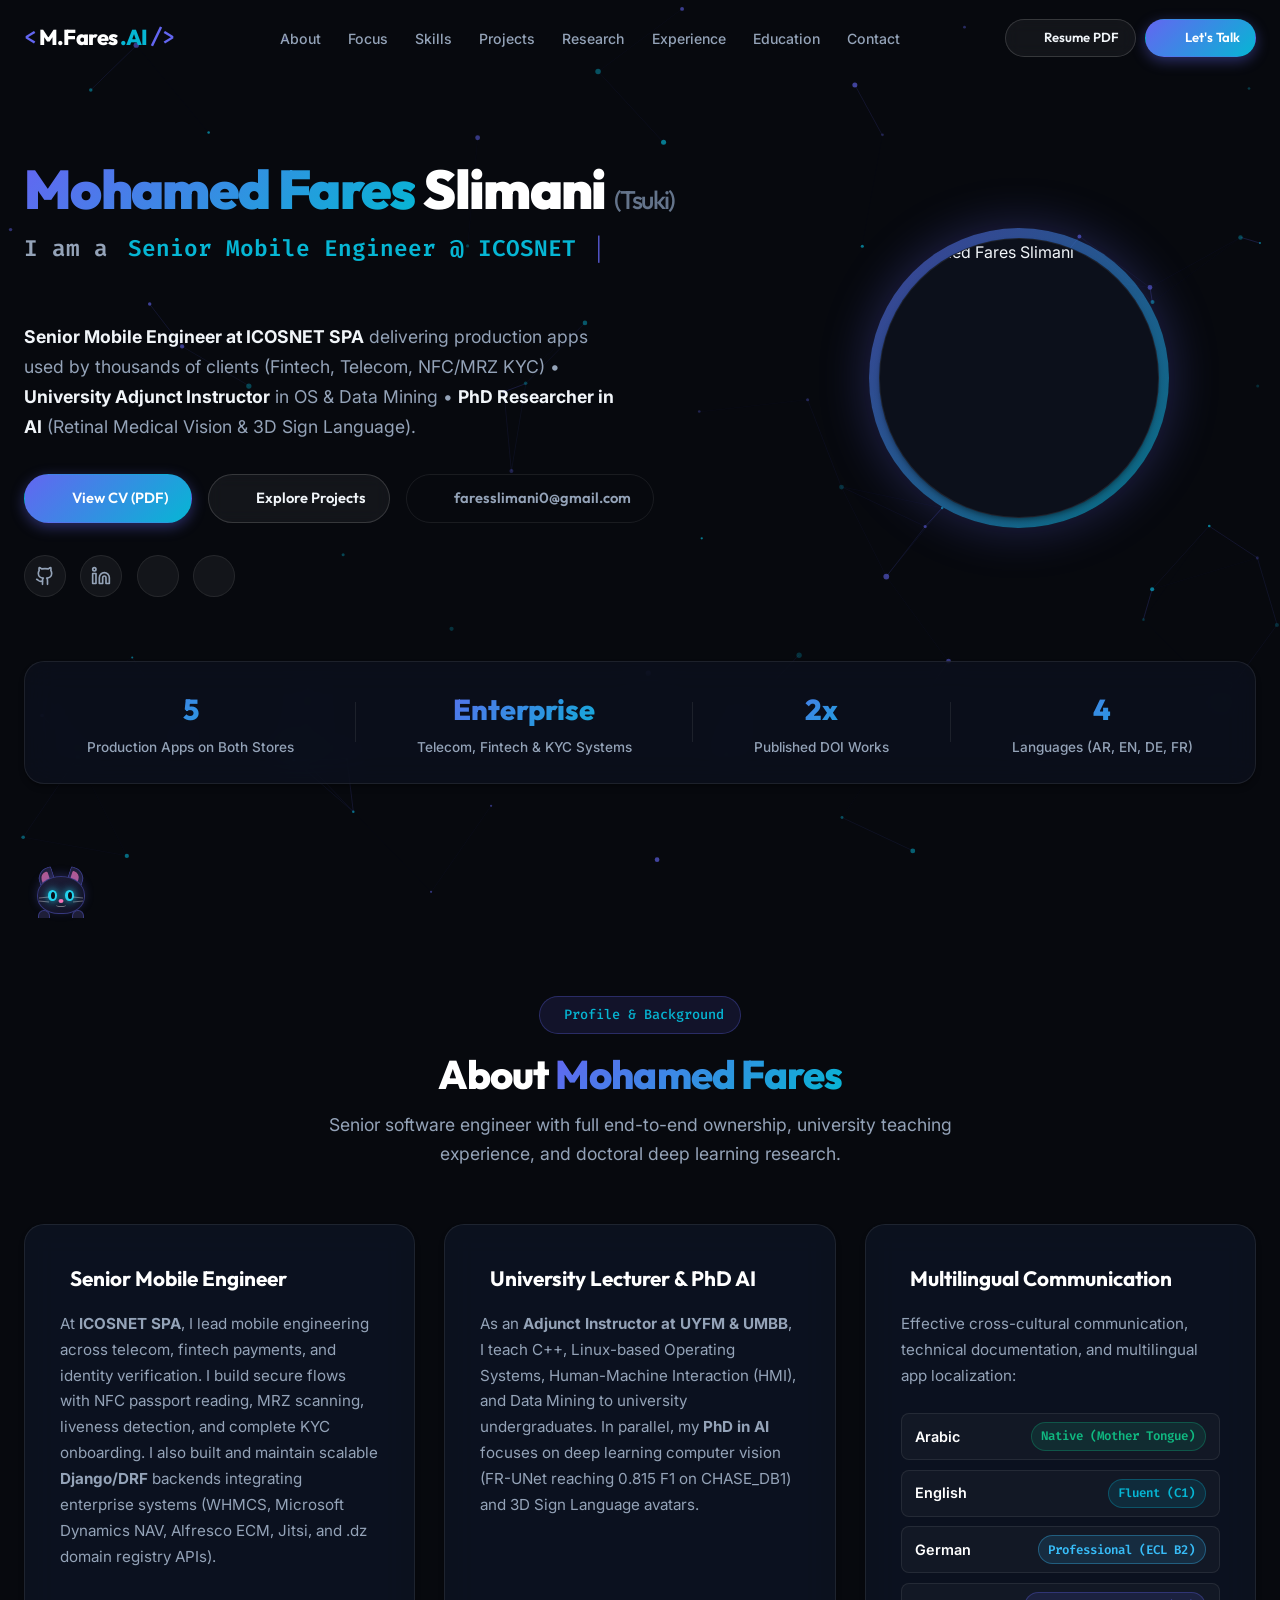
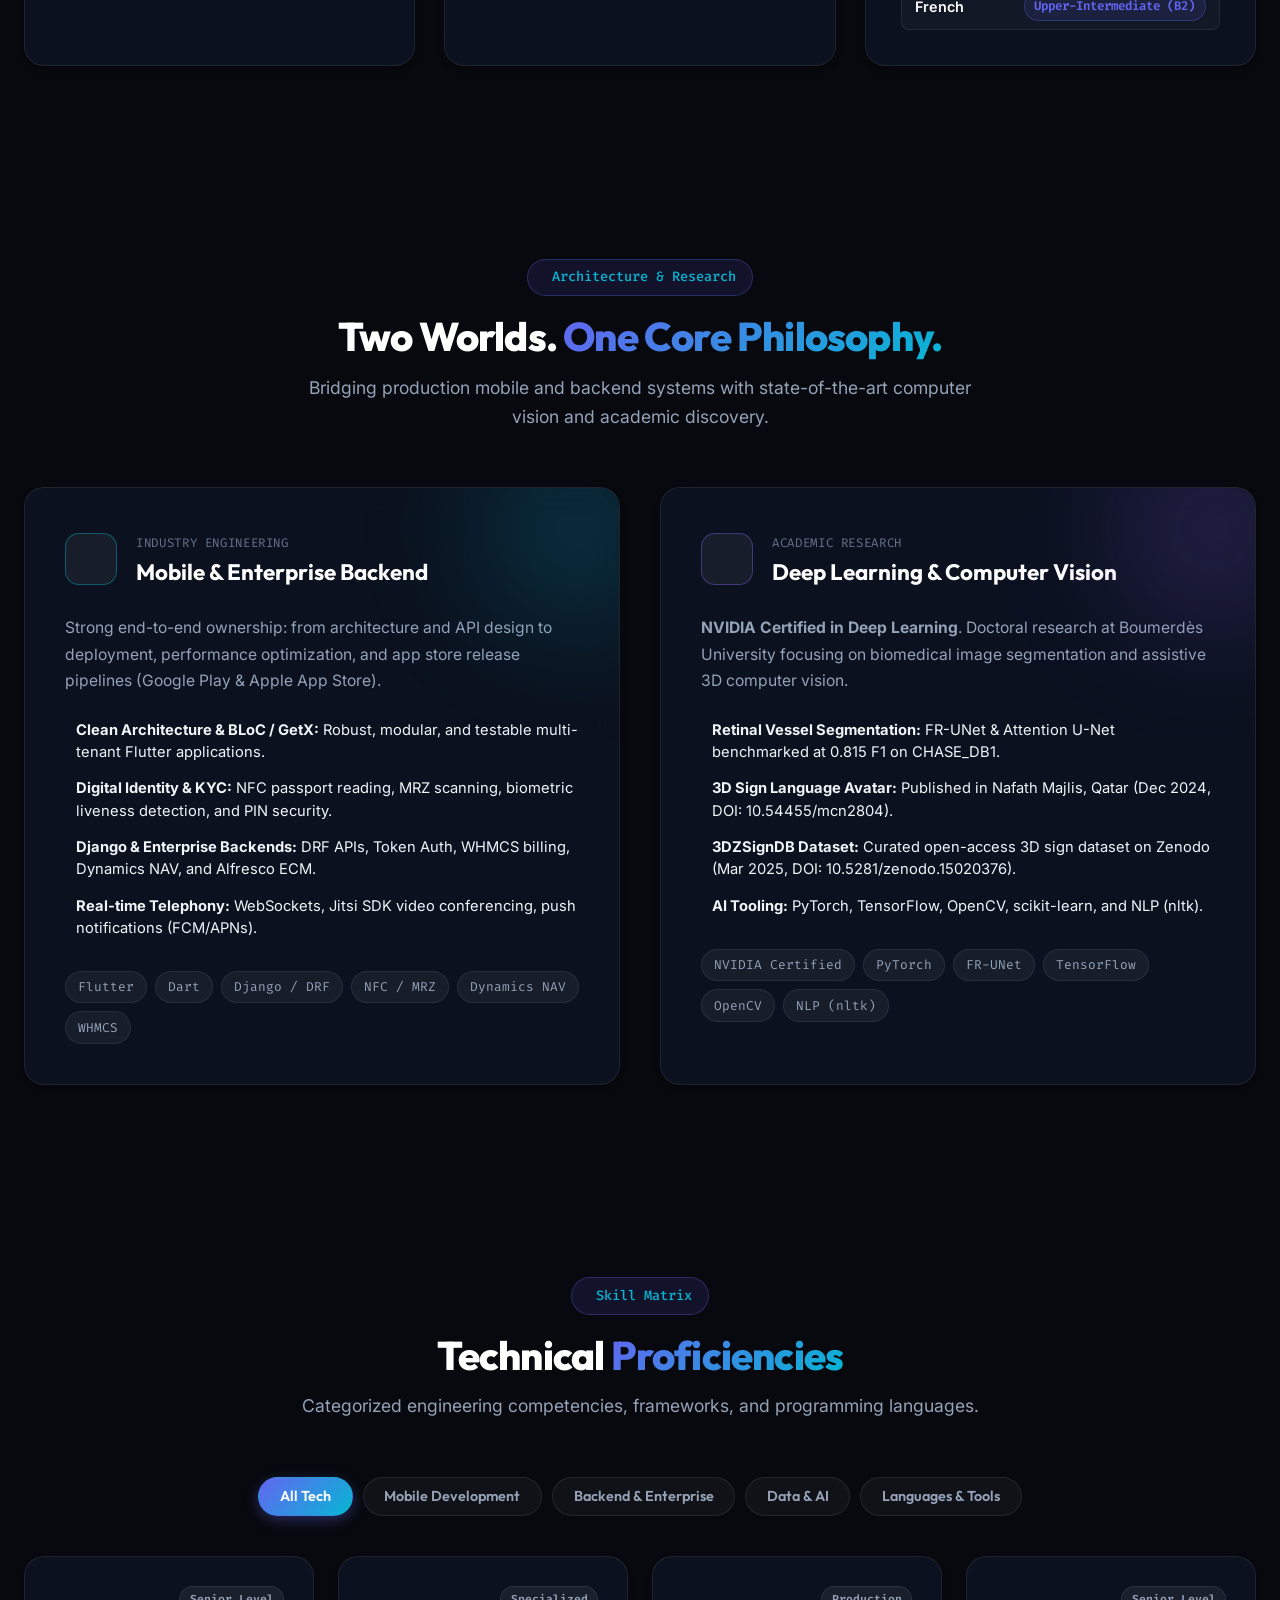
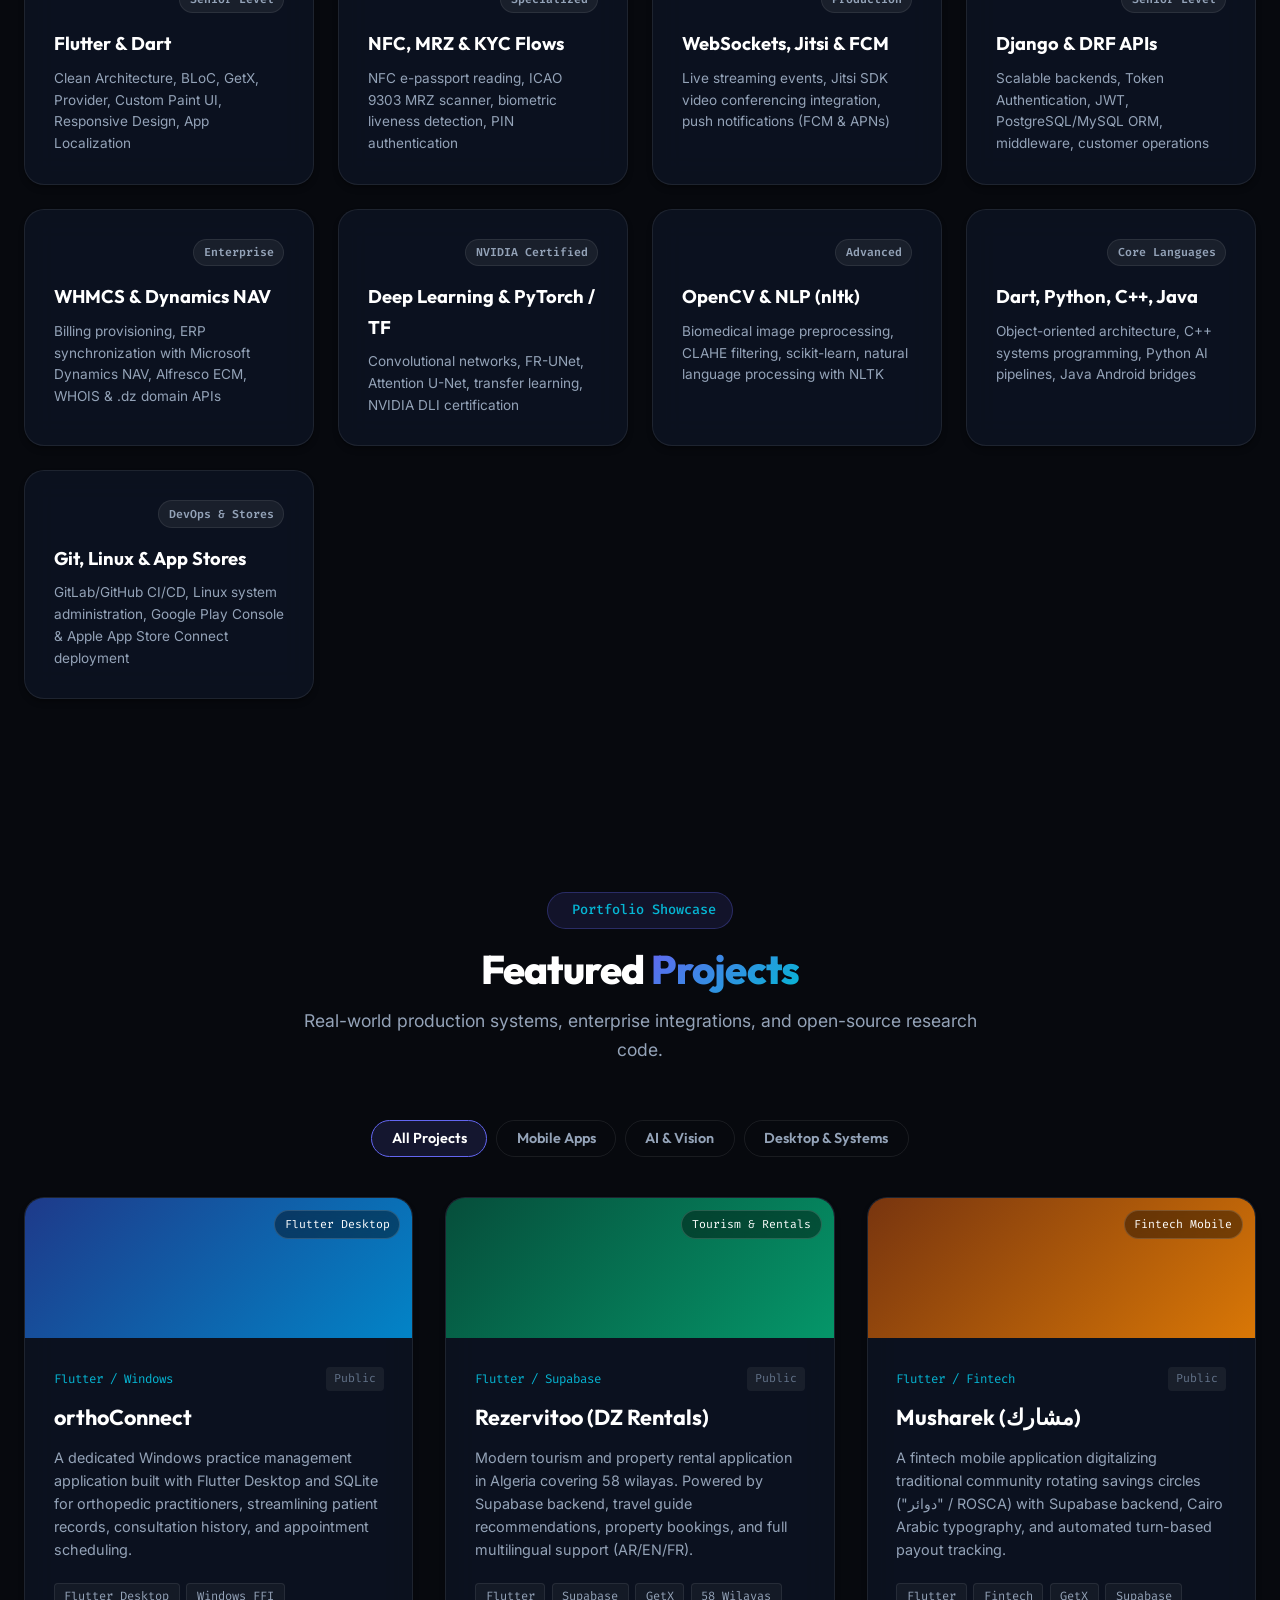
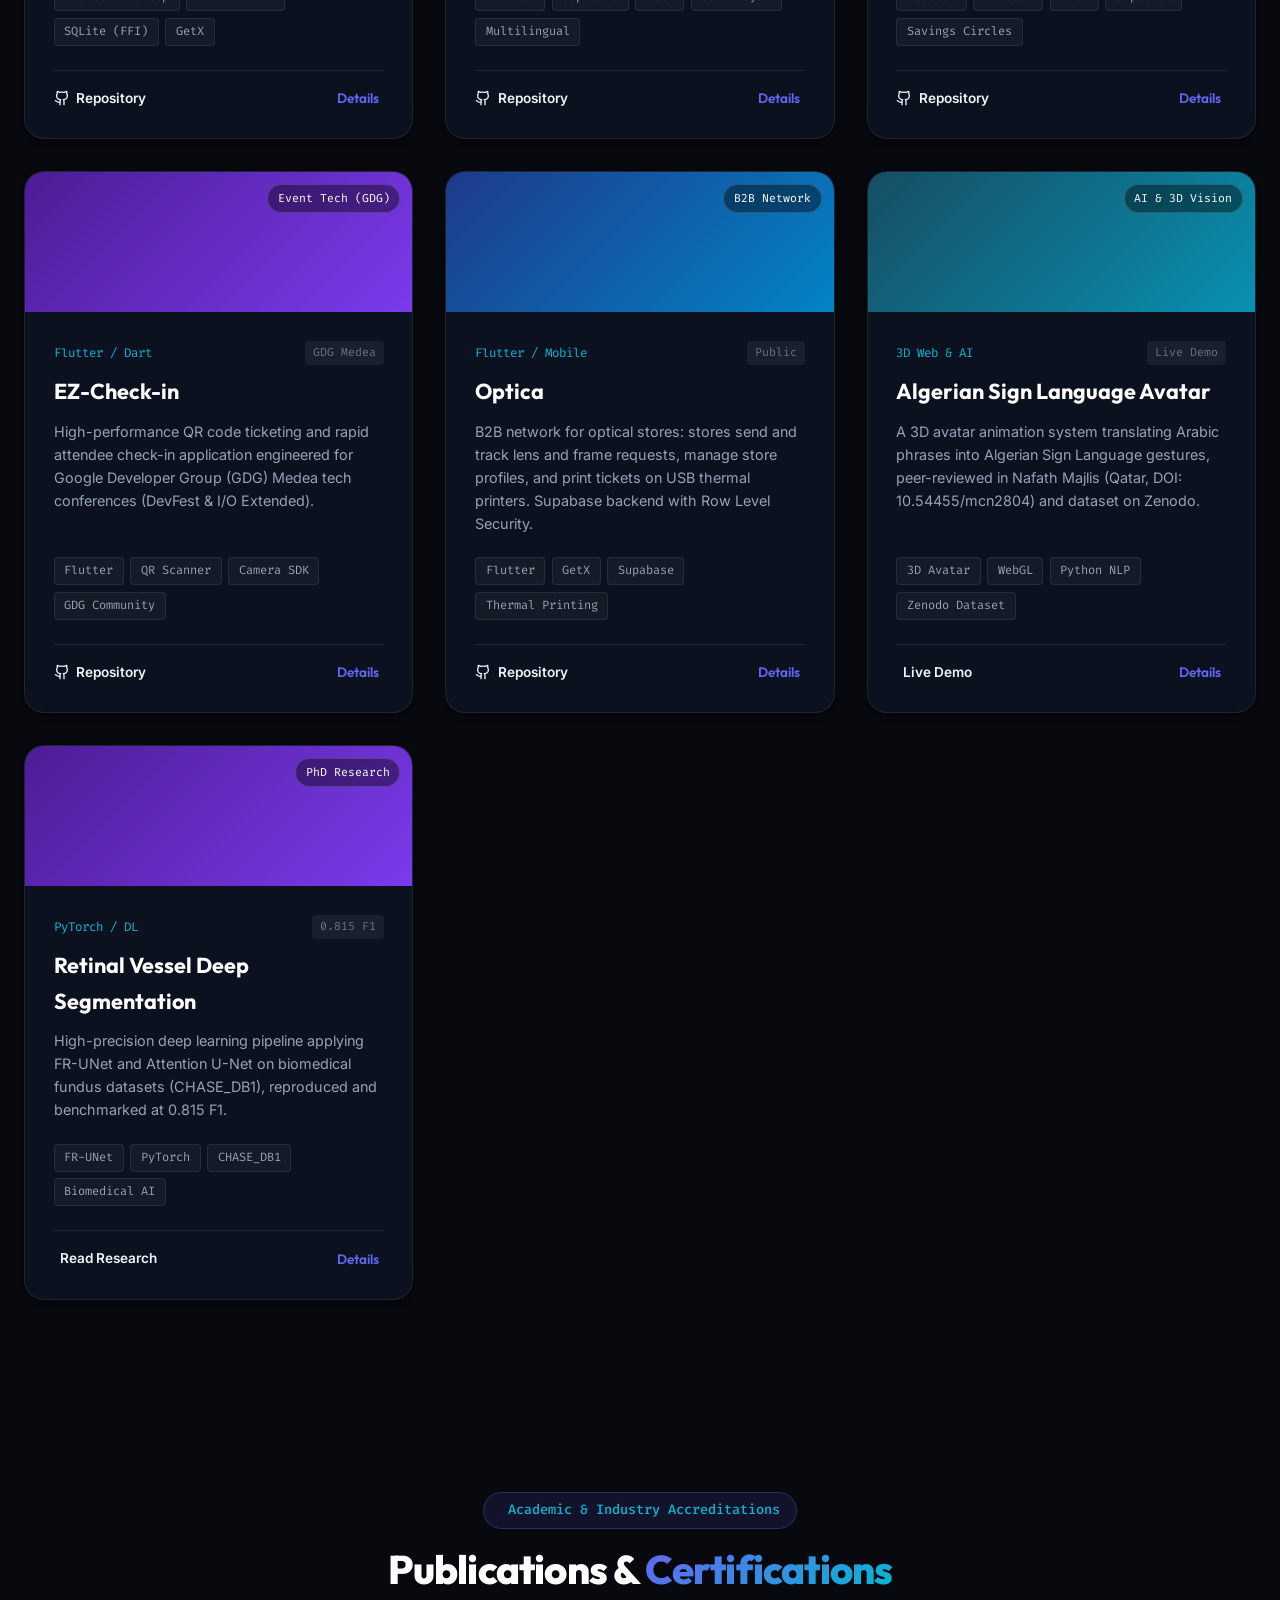
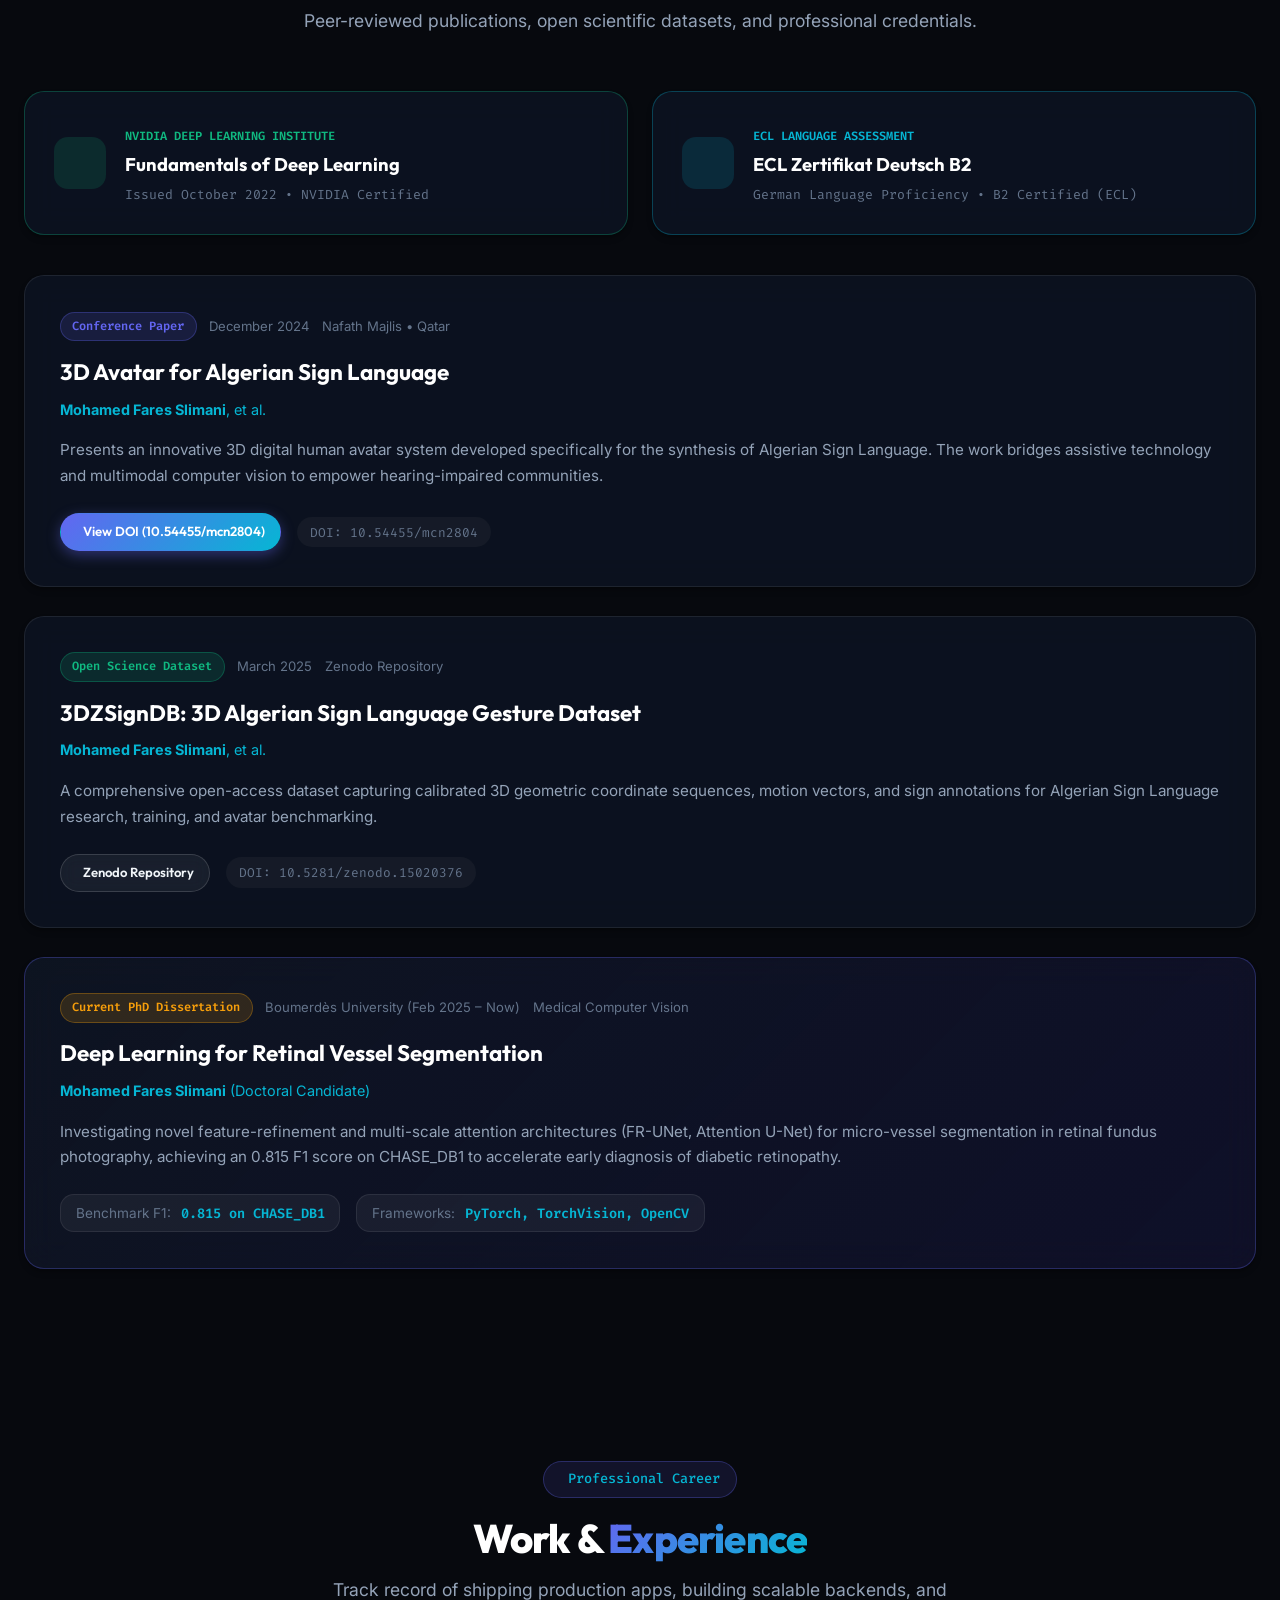
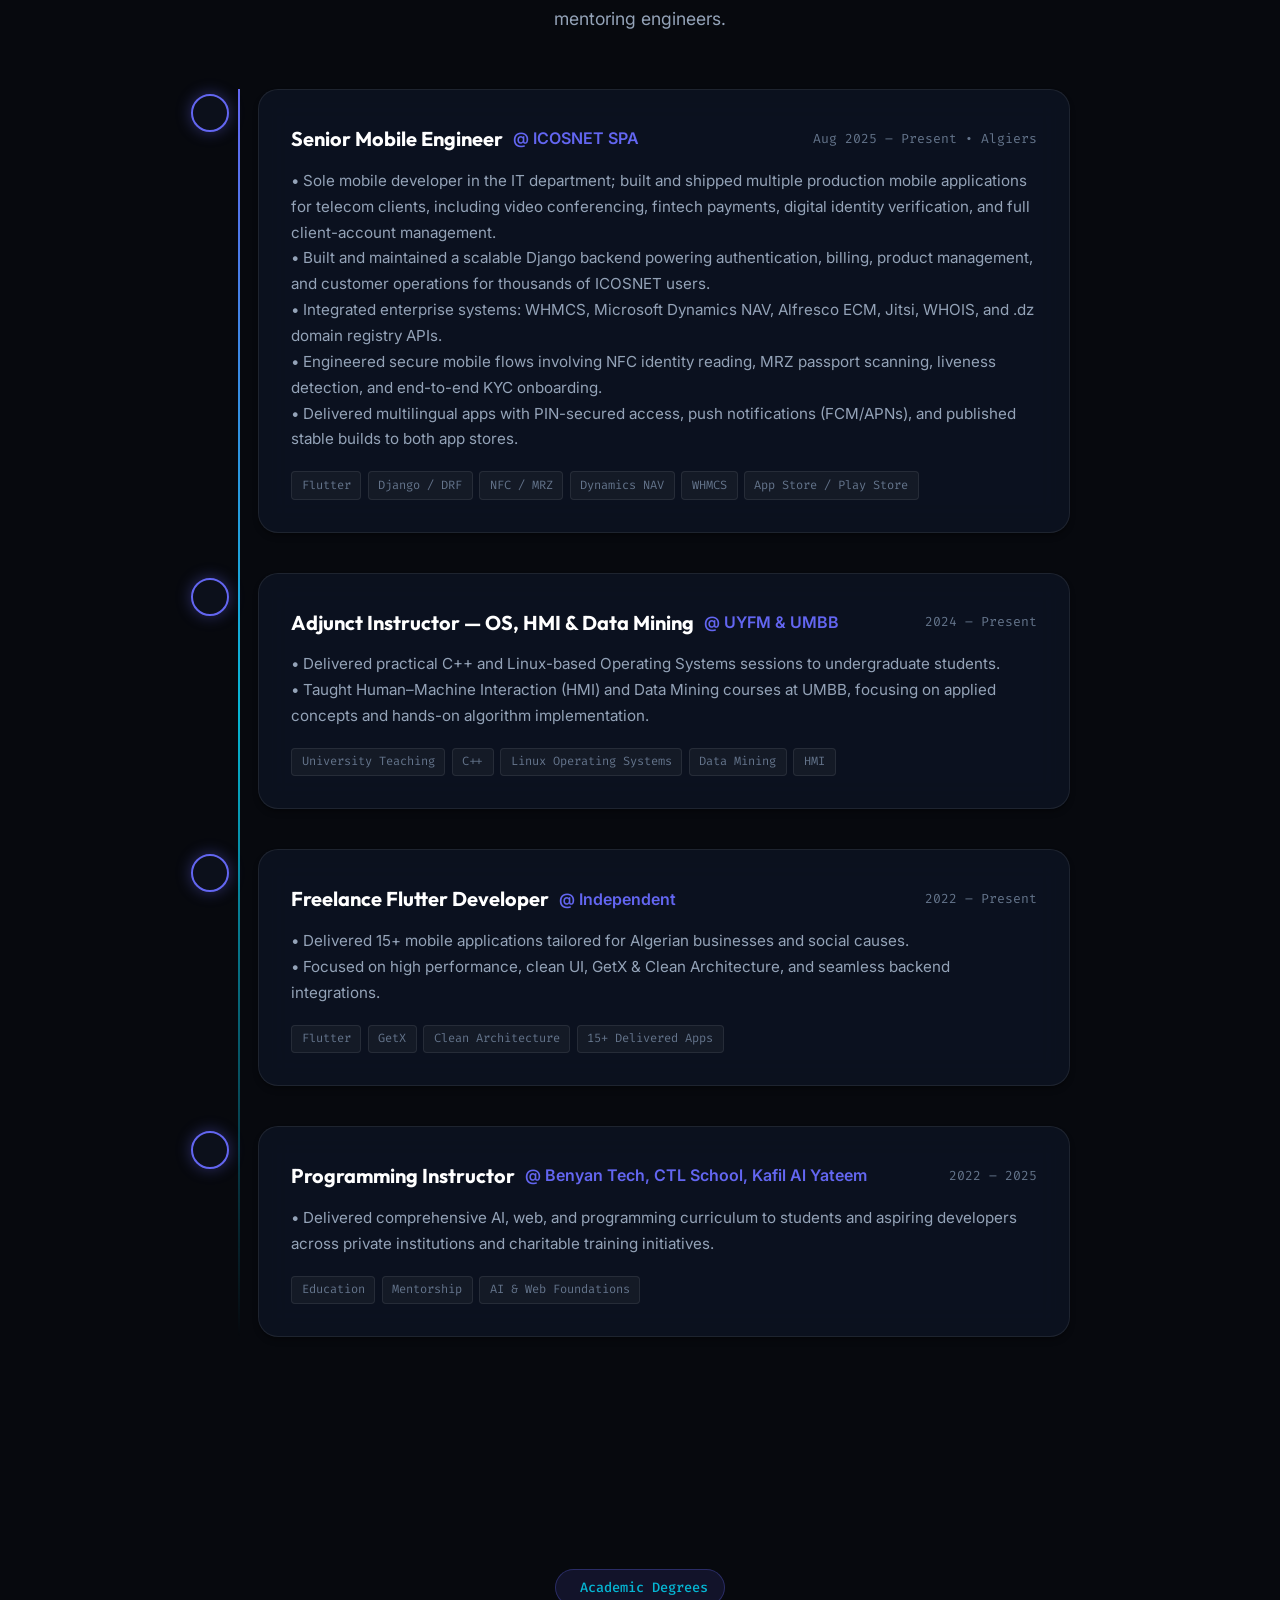
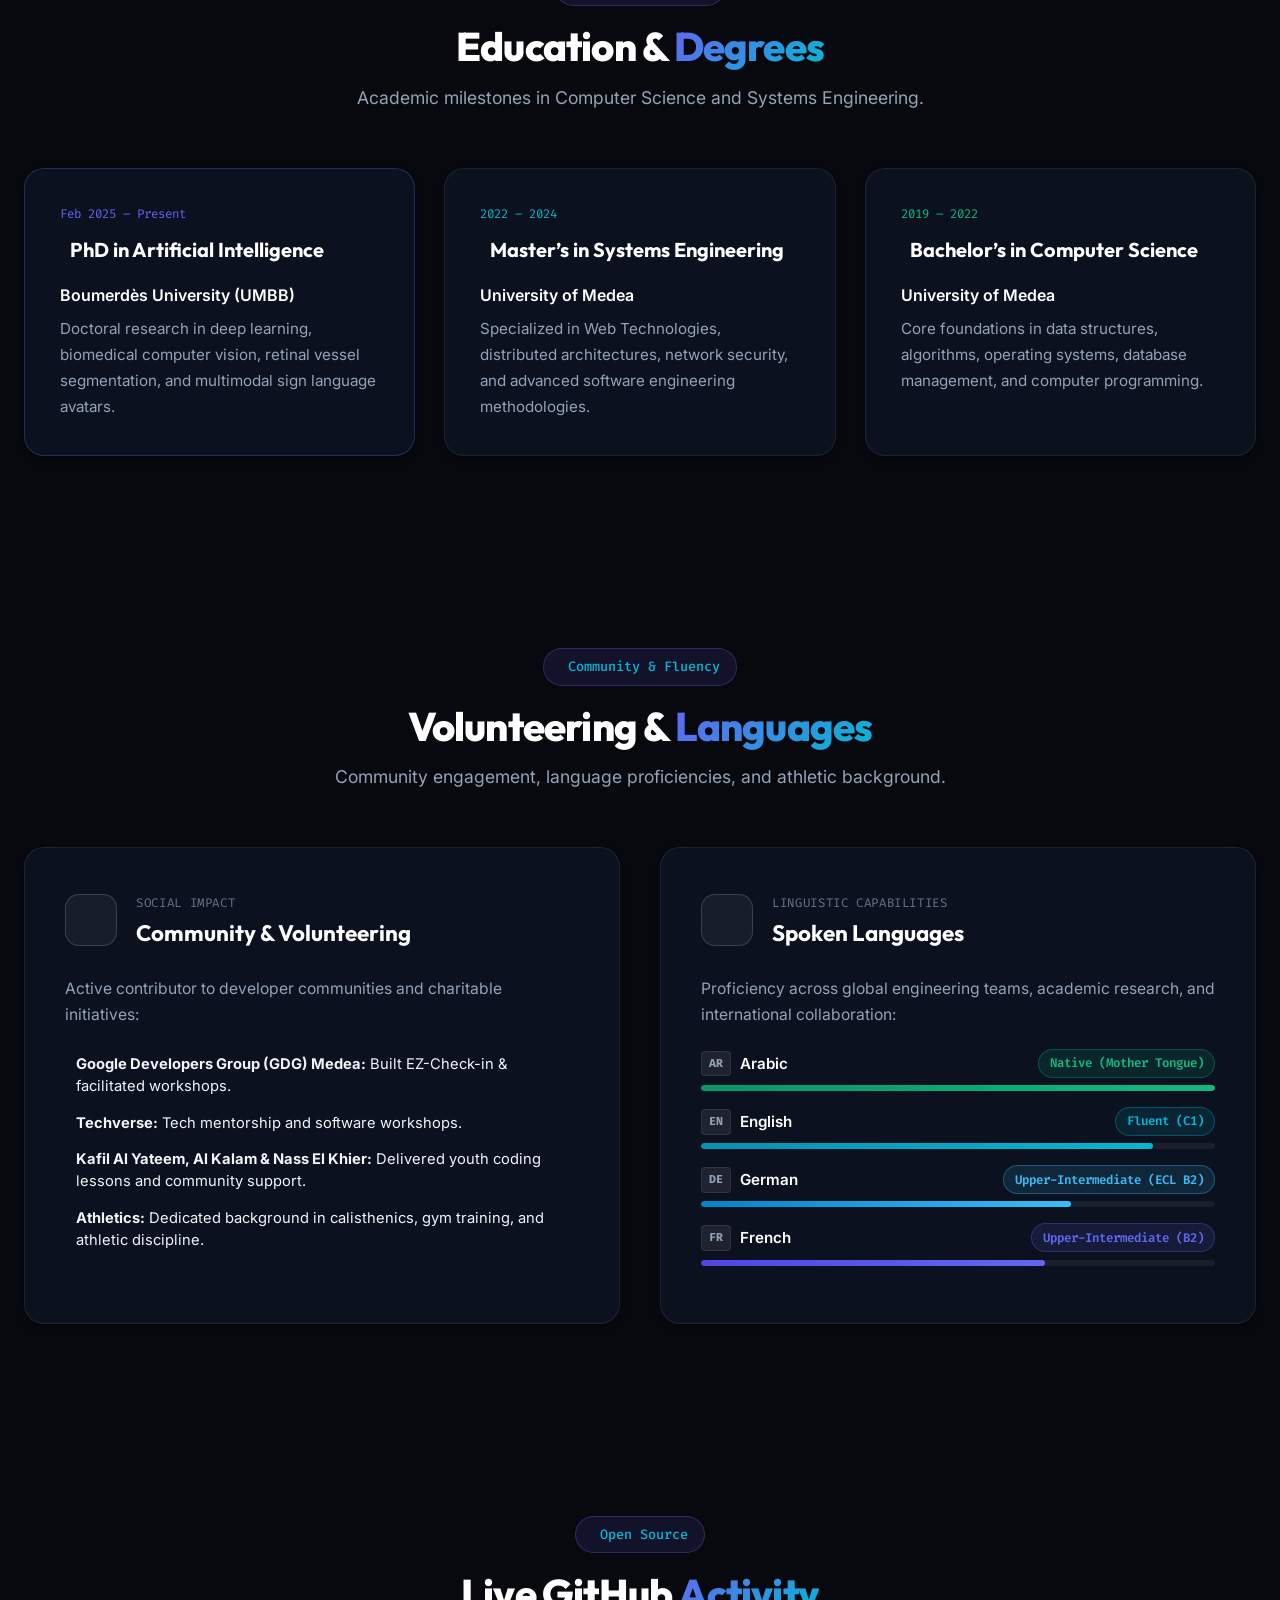
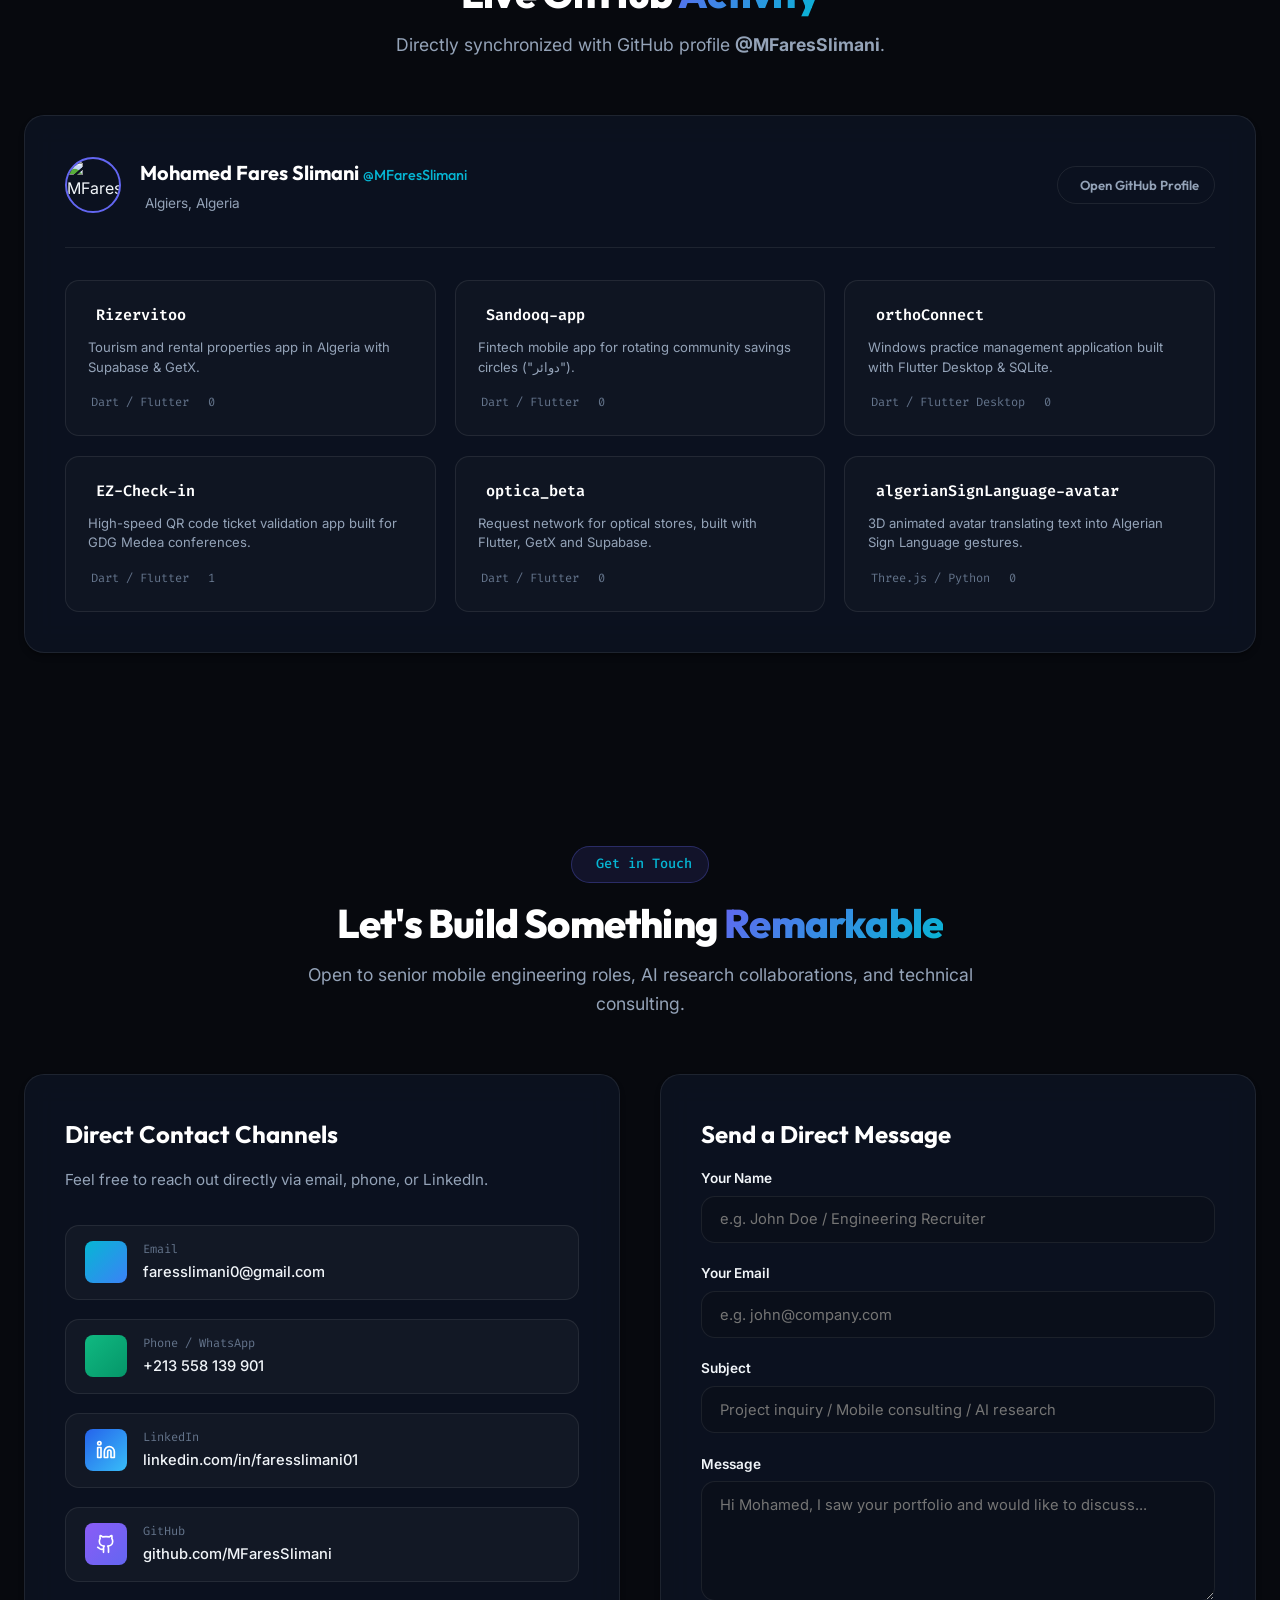
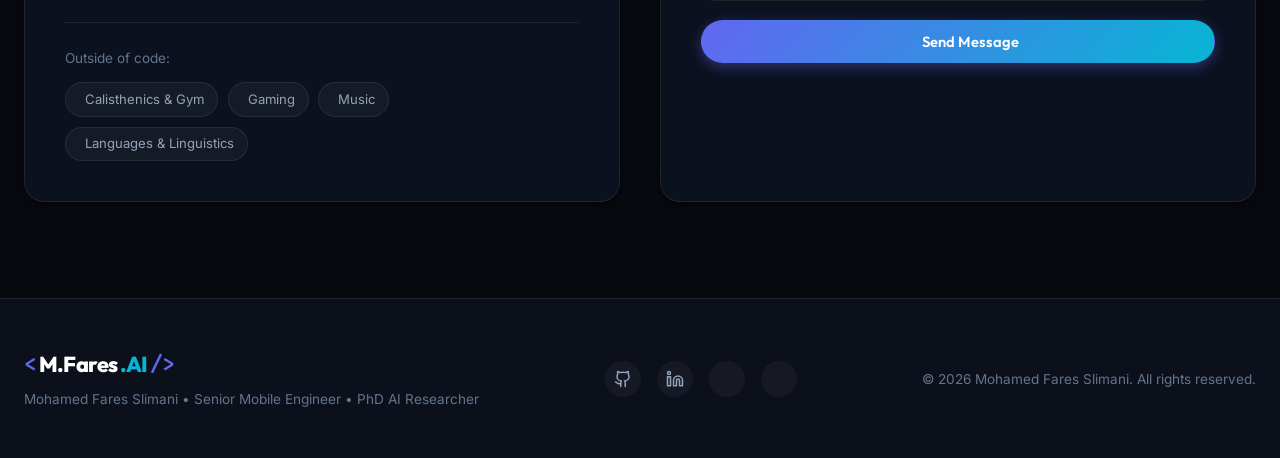
==== commit 5d588795: "content: accurate metrics and wording, update Optica, drop Turkish" ====
--- a/index.html
+++ b/index.html
@@ -180,8 +180,8 @@
       <div class="container hero-metrics-wrap">
         <div class="metrics-bar glass-panel">
           <div class="metric-item">
-            <div class="metric-number"><span class="counter" data-target="5">5</span>+</div>
-            <div class="metric-label">Years Engineering Experience</div>
+            <div class="metric-number"><span class="counter" data-target="5">5</span></div>
+            <div class="metric-label">Production Apps on Both Stores</div>
           </div>
           <div class="metric-divider"></div>
           <div class="metric-item">
@@ -262,10 +262,6 @@
               <div class="lang-line-item">
                 <span class="lang-name">French</span>
                 <span class="lang-level intermediate">Upper-Intermediate (B2)</span>
-              </div>
-              <div class="lang-line-item">
-                <span class="lang-name">Turkish</span>
-                <span class="lang-level beginner">Beginner (A1)</span>
               </div>
             </div>
           </div>
@@ -646,23 +642,23 @@
           <div class="project-card glass-panel" data-category="mobile">
             <div class="project-banner bg-gradient-blue">
               <div class="project-icon-large"><i data-lucide="glasses"></i></div>
-              <span class="project-badge">E-Commerce</span>
+              <span class="project-badge">B2B Network</span>
             </div>
             <div class="project-body">
               <div class="project-meta">
                 <span class="project-lang">Flutter / Mobile</span>
                 <span class="project-status">Public</span>
               </div>
-              <h3 class="project-title">Optica Eyewear</h3>
+              <h3 class="project-title">Optica</h3>
               <p class="project-description">
-                Modern optical eyewear shopping application in Flutter for browsing glasses collections, frame
-                customization with interactive wheel pickers, and smooth GetX checkout flows.
+                B2B network for optical stores: stores send and track lens and frame requests, manage store profiles,
+                and print tickets on USB thermal printers. Supabase backend with Row Level Security.
               </p>
               <div class="project-tags">
                 <span>Flutter</span>
                 <span>GetX</span>
-                <span>Wheel Picker</span>
-                <span>E-Commerce</span>
+                <span>Supabase</span>
+                <span>Thermal Printing</span>
               </div>
               <div class="project-footer">
                 <a href="https://github.com/MFaresSlimani/optica_beta" target="_blank" rel="noopener"
@@ -723,7 +719,7 @@
               <h3 class="project-title">Retinal Vessel Deep Segmentation</h3>
               <p class="project-description">
                 High-precision deep learning pipeline applying FR-UNet and Attention U-Net on biomedical fundus datasets
-                (CHASE_DB1) achieving state-of-the-art 0.815 F1 segmentation boundaries.
+                (CHASE_DB1), reproduced and benchmarked at 0.815 F1.
               </p>
               <div class="project-tags">
                 <span>FR-UNet</span>
@@ -896,7 +892,7 @@
                 <span class="timeline-date">Aug 2025 – Present &bull; Algiers</span>
               </div>
               <p class="timeline-text">
-                • Led development of multiple production-grade mobile applications for telecom clients, including video
+                • Sole mobile developer in the IT department; built and shipped multiple production mobile applications for telecom clients, including video
                 conferencing, fintech payments, digital identity verification, and full client-account management.<br>
                 • Built and maintained a scalable Django backend powering authentication, billing, product management,
                 and customer operations for thousands of ICOSNET users.<br>
@@ -1153,17 +1149,6 @@
                   <div class="lang-progress-fill fill-french" style="width: 67%;"></div>
                 </div>
               </div>
-
-              <!-- Turkish -->
-              <div class="lang-bar-item">
-                <div class="lang-bar-header">
-                  <span class="lang-bar-title"><span class="lang-code">TR</span> Turkish</span>
-                  <span class="lang-bar-badge badge-beginner">Beginner (A1)</span>
-                </div>
-                <div class="lang-progress-track">
-                  <div class="lang-progress-fill fill-turkish" style="width: 25%;"></div>
-                </div>
-              </div>
             </div>
           </div>
         </div>
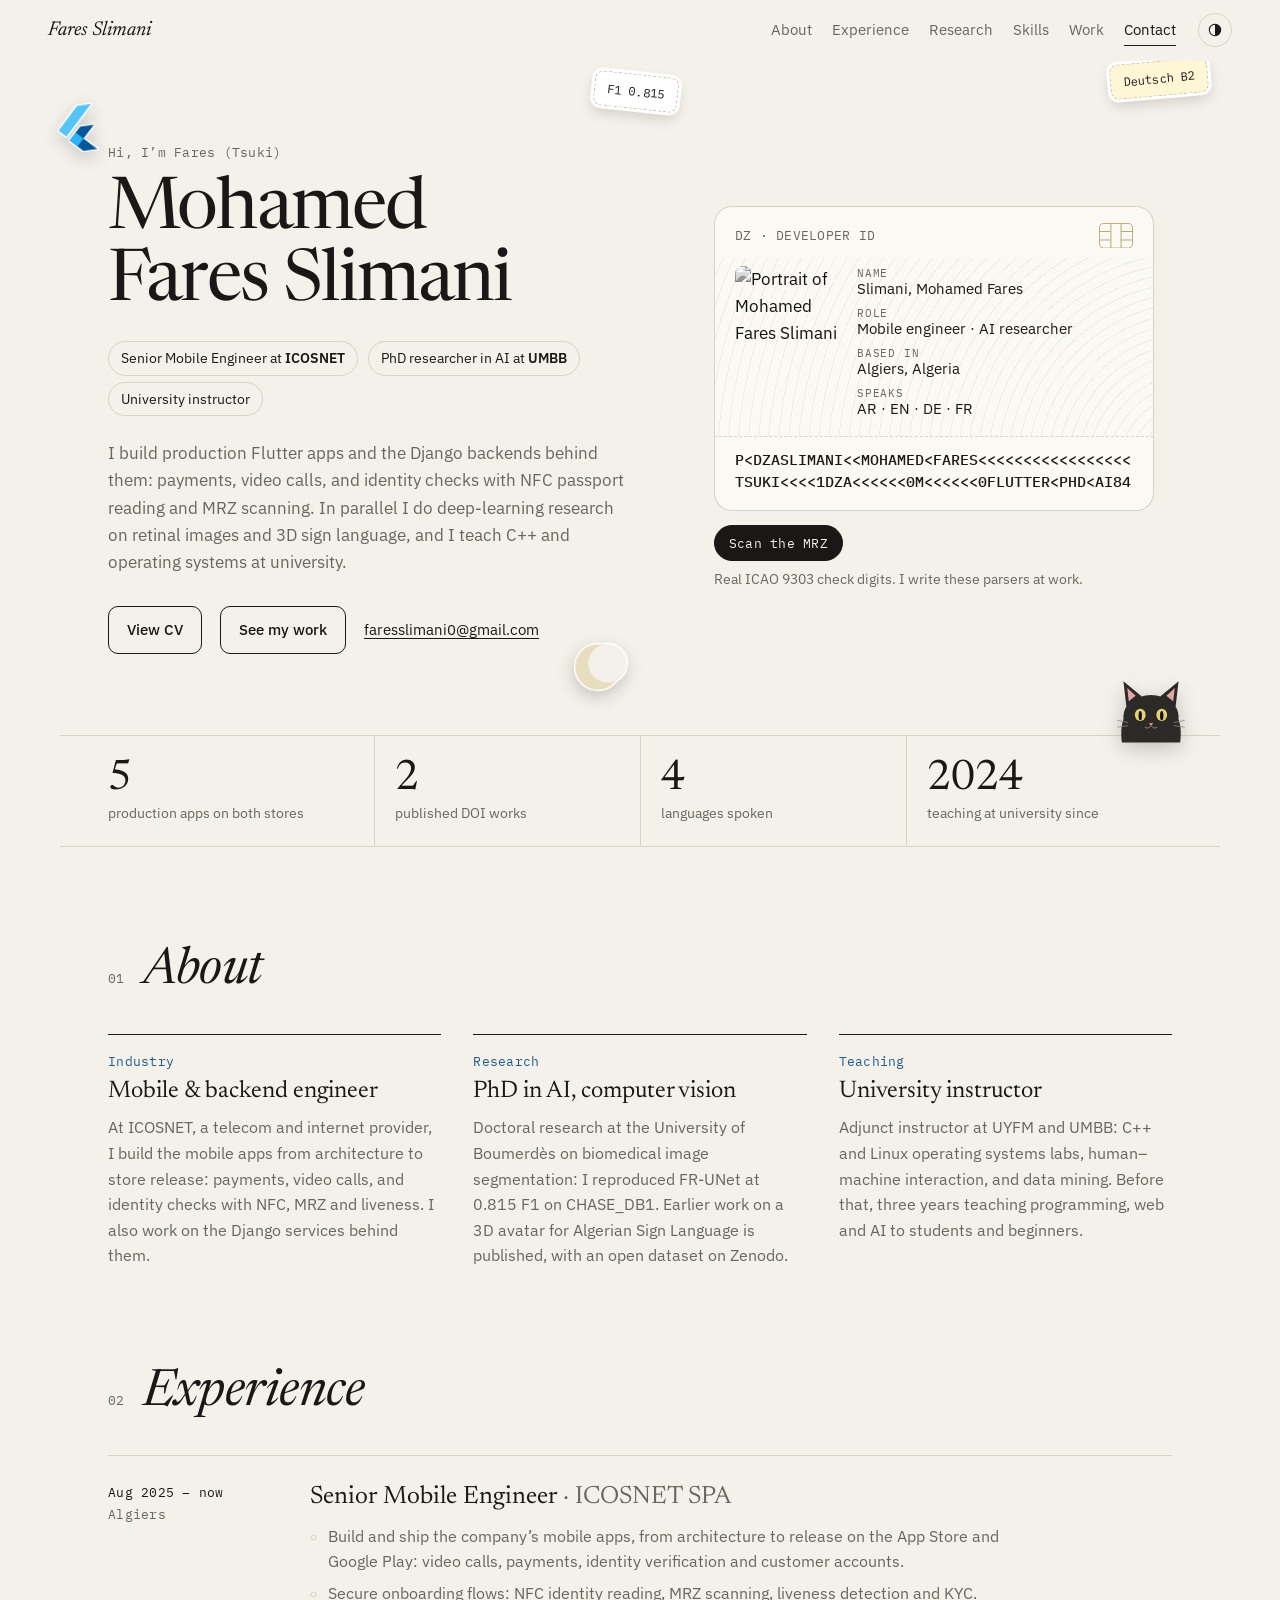
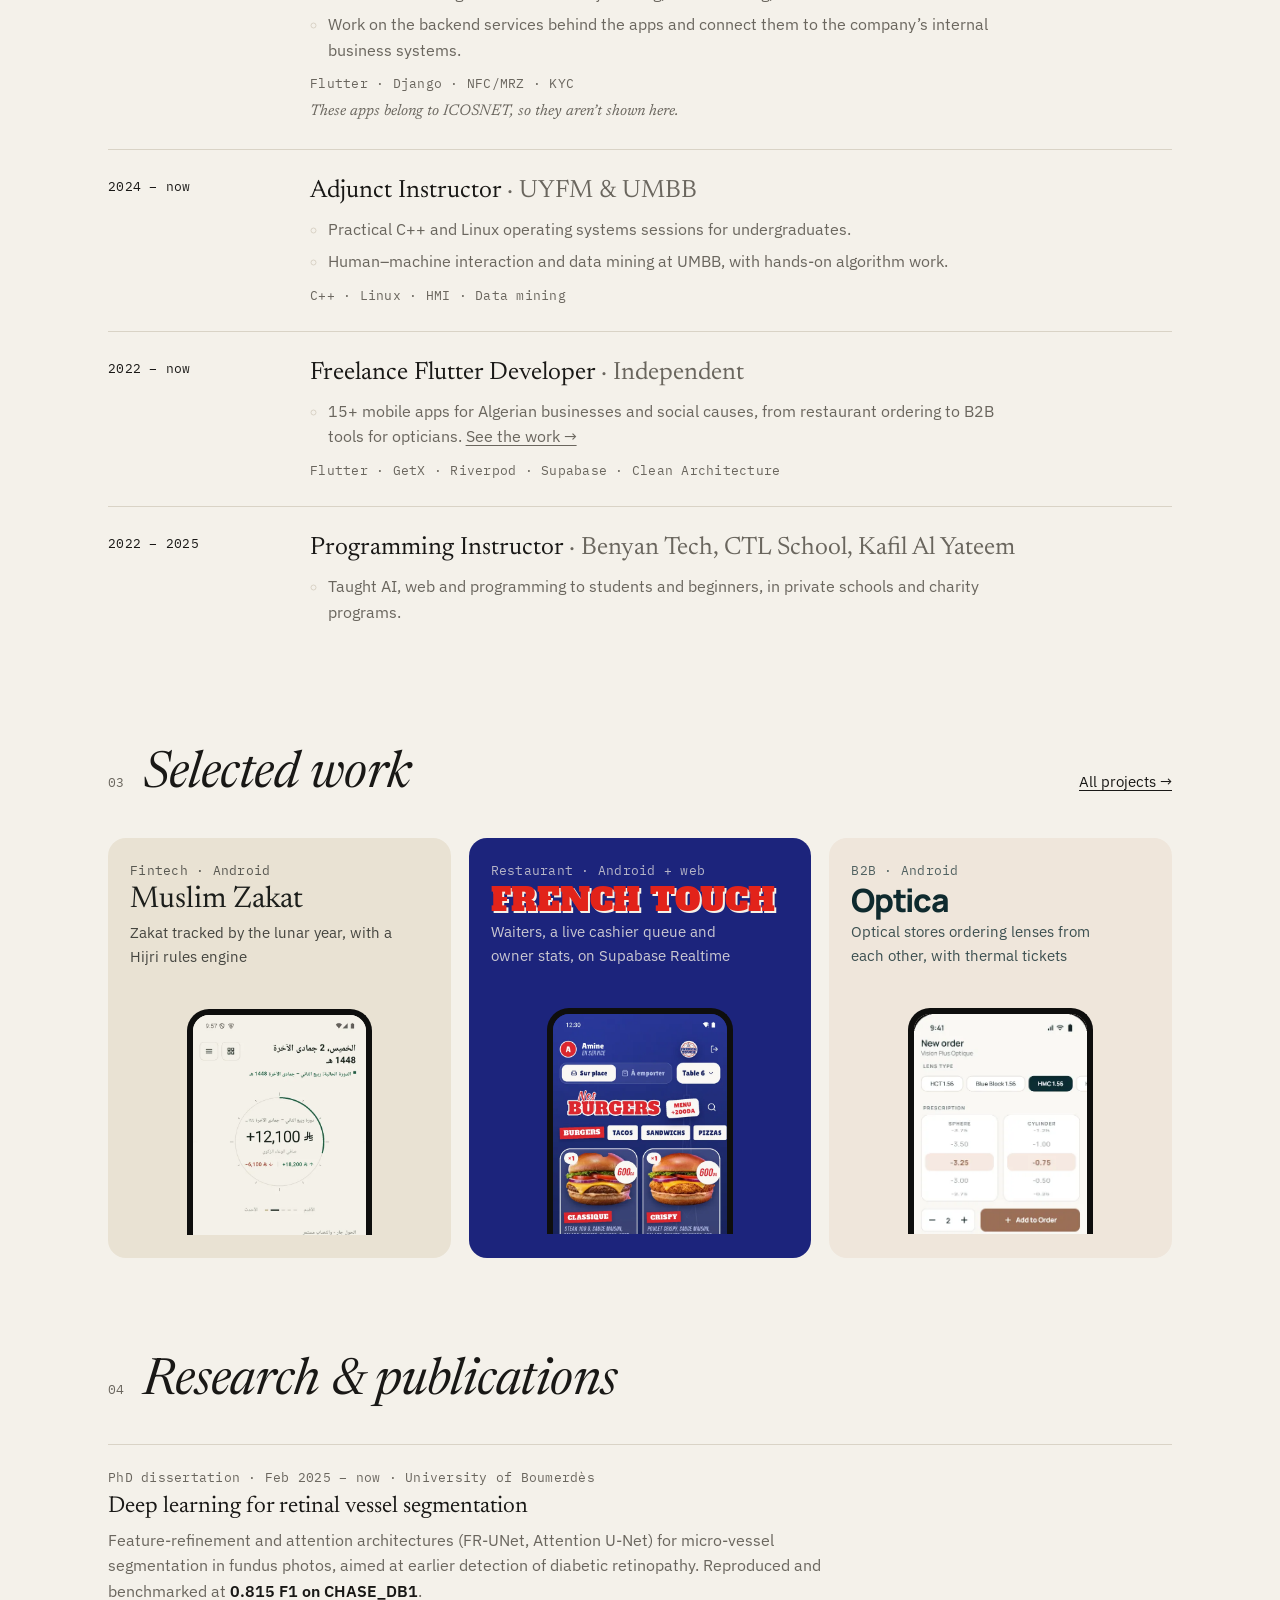
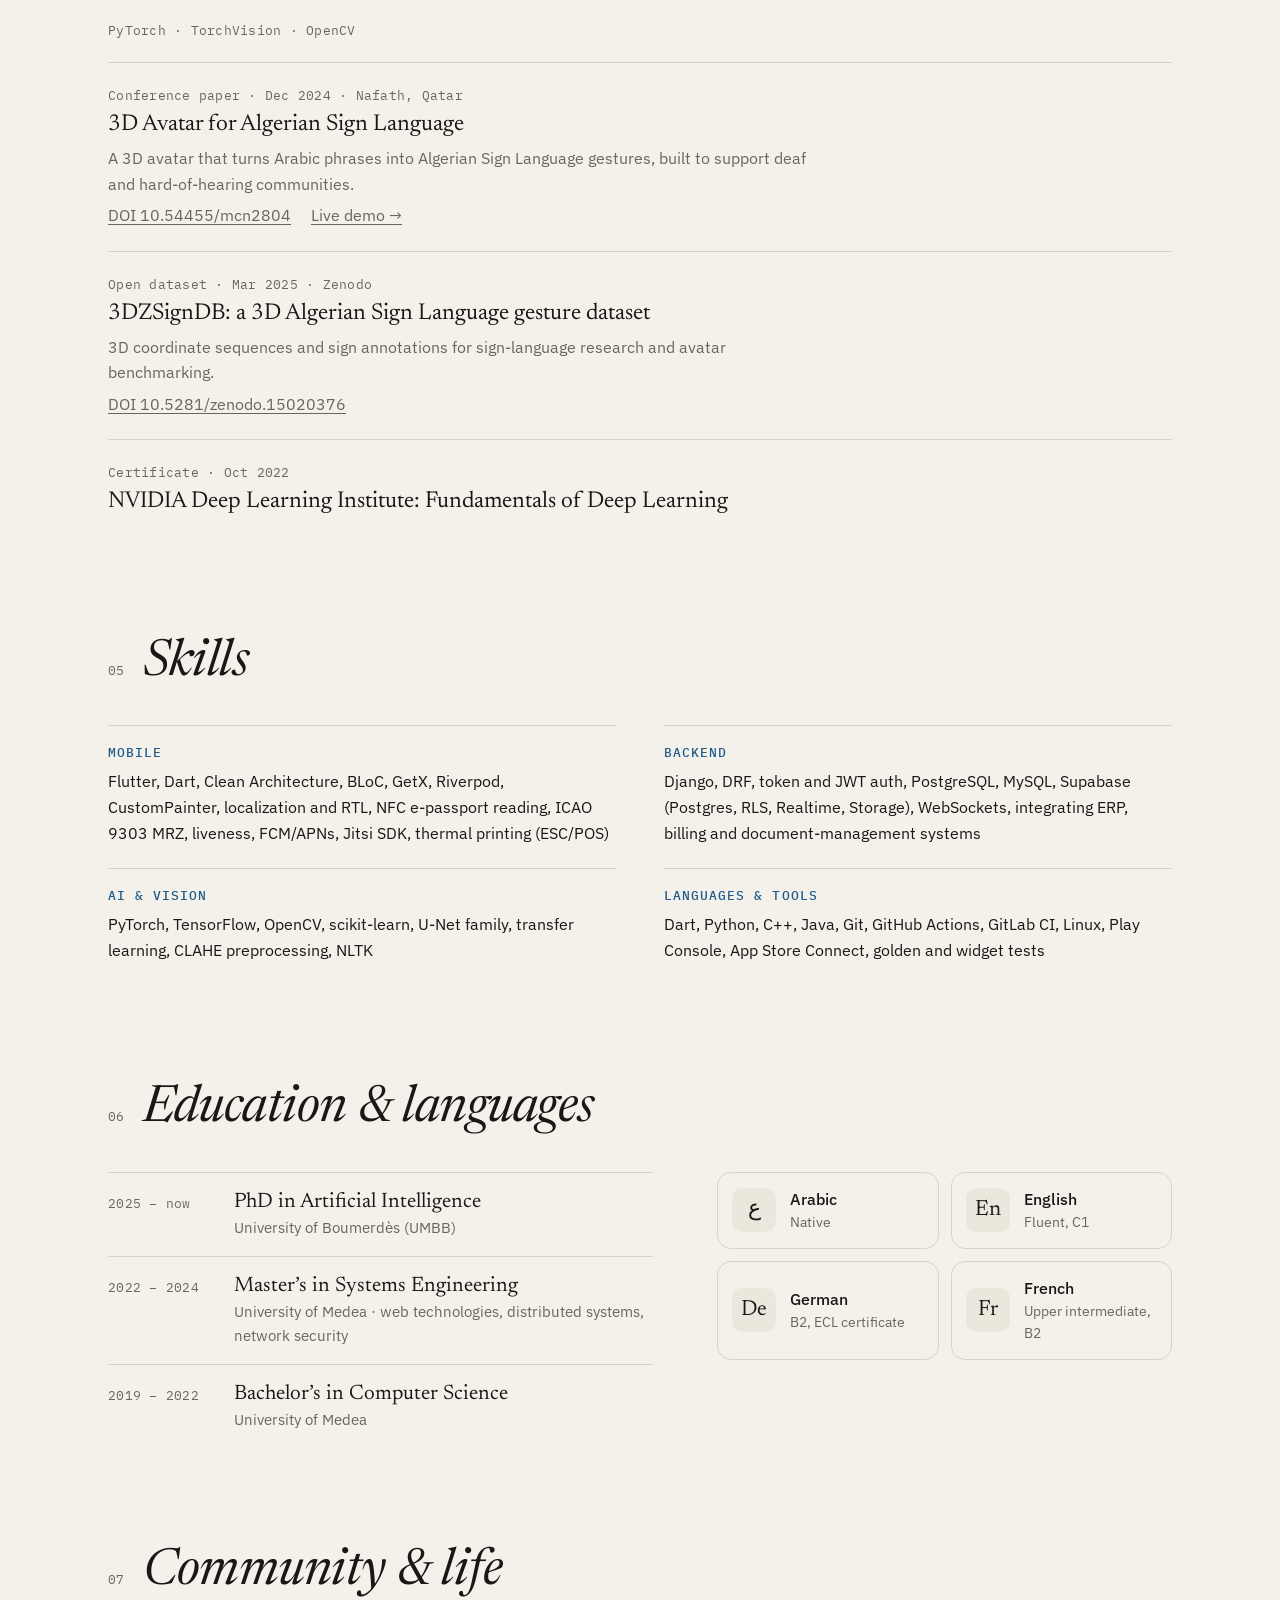
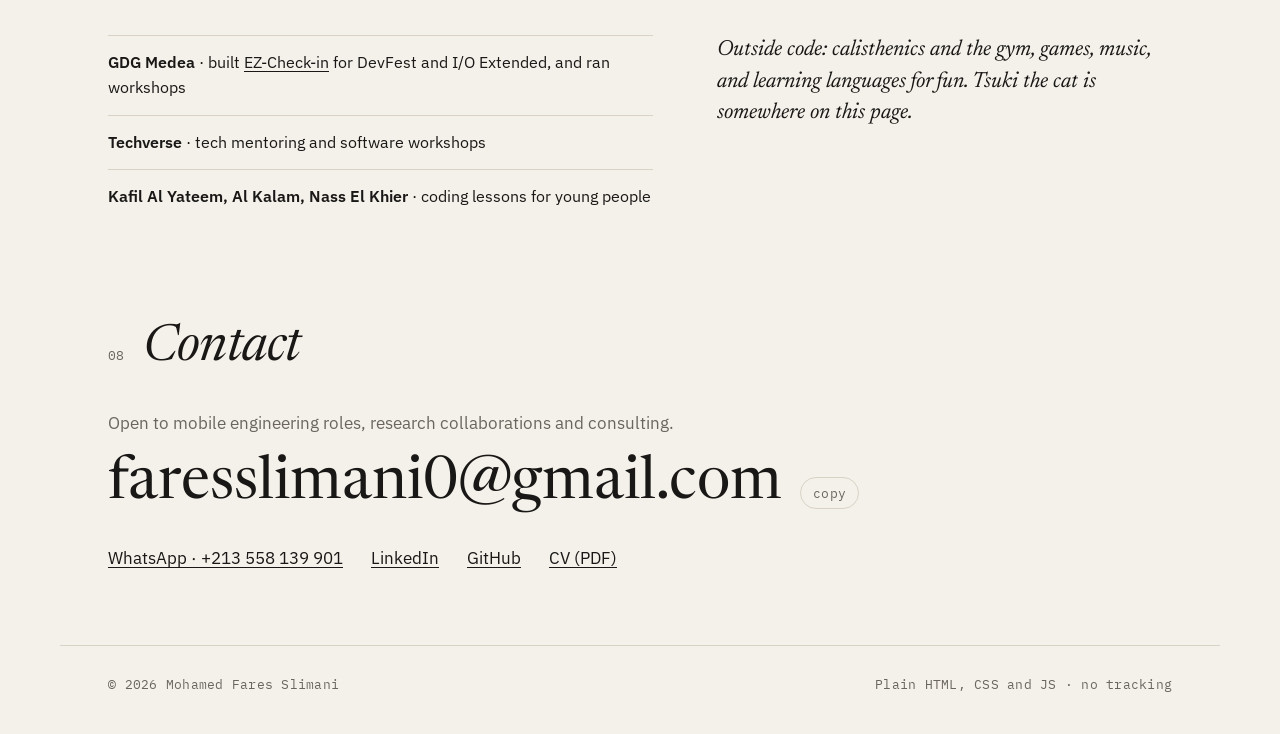
==== commit f96b0515: "redesign: résumé-first home with separate work pages - Home is a full résumé: about, experience, res" ====
--- a/index.html
+++ b/index.html
@@ -1,1400 +1,319 @@
-<!DOCTYPE html>
+<!doctype html>
 <html lang="en">
-
 <head>
-  <meta charset="UTF-8">
-  <meta name="viewport" content="width=device-width, initial-scale=1.0">
-  <title>Mohamed Fares Slimani | Senior Mobile Engineer & AI PhD Researcher</title>
-  <meta name="description"
-    content="Portfolio of Mohamed Fares Slimani (Tsuki) - Senior Mobile Engineer at ICOSNET SPA, Adjunct University Instructor, and PhD AI Researcher in Deep Learning.">
-  <meta name="keywords"
-    content="Mohamed Fares Slimani, Fares Slimani, Senior Mobile Engineer, Flutter, Dart, Clean Architecture, AI Researcher, Deep Learning, PyTorch, NVIDIA Certified, ECL B2, ICOSNET, Algeria">
+  <meta charset="utf-8">
+  <meta name="viewport" content="width=device-width, initial-scale=1">
+  <title>Mohamed Fares Slimani · Mobile engineer &amp; AI researcher</title>
+  <meta name="description" content="Mohamed Fares Slimani (Tsuki): Senior Mobile Engineer at ICOSNET, PhD researcher in AI at the University of Boumerdès, and university instructor.">
   <meta name="author" content="Mohamed Fares Slimani">
-
-  <!-- Open Graph / Social Media -->
   <meta property="og:type" content="website">
-  <meta property="og:title" content="Mohamed Fares Slimani | Senior Mobile Engineer & AI PhD Researcher">
-  <meta property="og:description"
-    content="Production Flutter apps (Fintech, Telecom, KYC), Django backends, University Teaching & PhD Deep Learning Research.">
+  <meta property="og:title" content="Mohamed Fares Slimani · Mobile engineer &amp; AI researcher">
+  <meta property="og:description" content="Flutter and Django in production, deep learning in research, C++ and Linux in the classroom.">
   <meta property="og:image" content="https://avatars.githubusercontent.com/u/62572098?v=4">
-
-  <!-- Google Fonts -->
+  <meta name="theme-color" content="#F4F1EA">
+  <link rel="icon" href="favicon.svg">
   <link rel="preconnect" href="https://fonts.googleapis.com">
   <link rel="preconnect" href="https://fonts.gstatic.com" crossorigin>
-  <link
-    href="https://fonts.googleapis.com/css2?family=Fira+Code:wght@400;500;600&family=Inter:wght@300;400;500;600;700&family=Outfit:wght@400;500;600;700;800;900&display=swap"
-    rel="stylesheet">
-
-  <!-- Lucide Icons -->
-  <script src="https://unpkg.com/lucide@latest"></script>
-
-  <link rel="stylesheet" href="styles.css?v=2.1.0">
+  <link rel="stylesheet" href="https://fonts.googleapis.com/css2?family=Newsreader:ital,opsz,wght@0,6..72,400;0,6..72,500;1,6..72,400&family=IBM+Plex+Sans:wght@400;500;600&family=IBM+Plex+Mono:wght@400;500&family=Alfa+Slab+One&family=Manrope:wght@800&display=swap">
+  <link rel="stylesheet" href="styles.css?v=5">
+  <script>try { var t = localStorage.getItem('theme'); if (t) document.documentElement.dataset.theme = t; } catch (e) {}</script>
 </head>
-
-<body>
-  <!-- Neural Network Constellation Background Canvas -->
-  <canvas id="bg-canvas"></canvas>
-
-  <!-- Navigation Bar -->
-  <header class="header" id="header">
-    <div class="nav-container">
-      <a href="#hero" class="brand-logo" id="nav-brand">
-        <span class="logo-bracket">&lt;</span><span class="logo-name">M.Fares</span><span
-          class="logo-accent">.AI</span><span class="logo-bracket">/&gt;</span>
+<body class="page-home">
+
+<a class="skip" href="#about">Skip to content</a>
+
+<header class="top">
+  <a class="top__name" href="#">Fares Slimani</a>
+  <nav class="top__nav" id="nav" aria-label="Main">
+    <a href="#about">About</a>
+    <a href="#experience">Experience</a>
+    <a href="#research">Research</a>
+    <a href="#skills">Skills</a>
+    <a href="work/">Work</a>
+    <a href="#contact">Contact</a>
+  </nav>
+  <button class="theme" type="button" aria-label="Toggle dark mode" title="Toggle dark mode">
+    <svg viewBox="0 0 24 24" aria-hidden="true"><circle cx="12" cy="12" r="8.5" fill="none" stroke="currentColor" stroke-width="1.6"/><path d="M12 3.5a8.5 8.5 0 0 1 0 17z" fill="currentColor"/></svg>
+  </button>
+  <button class="menu-btn" type="button" aria-label="Menu" aria-expanded="false" aria-controls="nav"><span></span><span></span></button>
+</header>
+
+<main>
+
+  <!-- ============ HERO ============ -->
+  <section class="hero wrap" aria-labelledby="hero-name">
+    <div class="hero__text">
+      <p class="hero__hi mono">Hi, I’m Fares <span class="muted">(Tsuki)</span></p>
+      <h1 class="hero__name" id="hero-name">Mohamed Fares Slimani</h1>
+      <p class="hero__roles">
+        <span>Senior Mobile Engineer at <b>ICOSNET</b></span>
+        <span>PhD researcher in AI at <b>UMBB</b></span>
+        <span>University instructor</span>
+      </p>
+      <p class="hero__lede">
+        I build production Flutter apps and the Django backends behind them: payments, video calls,
+        and identity checks with NFC passport reading and MRZ scanning. In parallel I do deep-learning
+        research on retinal images and 3D sign language, and I teach C++ and operating systems at university.
+      </p>
+      <p class="hero__cta">
+        <a class="btn" href="https://drive.google.com/file/d/1SaGDKghpbxzDge3oZVpqw6w_aqtWk6dI/view?usp=sharing">View CV</a>
+        <a class="btn btn--ghost" href="work/">See my work</a>
+        <a class="link" href="mailto:faresslimani0@gmail.com">faresslimani0@gmail.com</a>
+      </p>
+    </div>
+
+    <div class="hero__card">
+      <figure class="idcard" aria-label="Developer ID card with a machine-readable zone">
+        <div class="idcard__top">
+          <span class="mono">DZ · DEVELOPER ID</span>
+          <svg class="idcard__chip" viewBox="0 0 40 30" aria-hidden="true"><rect x=".5" y=".5" width="39" height="29" rx="5" fill="none" stroke="currentColor"/><path d="M14 .5v29M26 .5v29M.5 10h13M.5 20h13M26 10h13.5M26 20h13.5" stroke="currentColor" fill="none"/></svg>
+        </div>
+        <div class="idcard__body">
+          <img src="https://avatars.githubusercontent.com/u/62572098?v=4" alt="Portrait of Mohamed Fares Slimani" width="104" height="128">
+          <dl>
+            <div><dt>Name</dt><dd>Slimani, Mohamed Fares</dd></div>
+            <div><dt>Role</dt><dd>Mobile engineer · AI researcher</dd></div>
+            <div><dt>Based in</dt><dd>Algiers, Algeria</dd></div>
+            <div><dt>Speaks</dt><dd>AR · EN · DE · FR</dd></div>
+          </dl>
+        </div>
+        <div class="mrz" id="mrz" aria-label="Machine-readable zone">
+          <span class="mrz__line"></span>
+          <span class="mrz__line"></span>
+          <i class="mrz__beam" aria-hidden="true"></i>
+        </div>
+        <figcaption>
+          <button class="scan mono" id="scan" type="button">Scan the MRZ</button>
+          <span class="muted">Real ICAO 9303 check digits. I write these parsers at work.</span>
+        </figcaption>
+        <dl class="mrz-out mono" id="mrz-out" aria-live="polite"></dl>
+      </figure>
+    </div>
+
+    <!-- draggable stickers (desktop) -->
+    <div class="stickers" aria-hidden="true">
+      <button class="sticker sticker--flutter" data-rot="-8" tabindex="-1" style="left:-1%;top:6%"><svg viewBox="0 0 64 64"><path d="M37 6 12 31l8 8L53 6z" fill="#54C5F8"/><path d="M37 30 23 44l14 14h16L39 44l14-14z" fill="#01579B"/><path d="M23 44l8-8 8 8-8 8z" fill="#29B6F6"/></svg></button>
+      <button class="sticker sticker--chip mono" data-rot="6" tabindex="-1" style="left:46%;top:2%">F1 0.815</button>
+      <button class="sticker sticker--chip sticker--de mono" data-rot="-5" tabindex="-1" style="right:1%;top:0%">Deutsch B2</button>
+      <button class="sticker sticker--moon" data-rot="10" tabindex="-1" style="left:44%;bottom:6%"><svg viewBox="0 0 64 64"><circle cx="32" cy="32" r="26" fill="#E8DDBF"/><circle cx="42" cy="26" r="22" fill="var(--paper)"/></svg></button>
+    </div>
+    <button class="sticker tsuki" id="tsuki" data-rot="0" aria-label="Tsuki the cat. Press to hear her." style="right:2%;bottom:-2%">
+      <span class="tsuki__bubble" role="status"></span>
+      <svg viewBox="0 0 120 100" aria-hidden="true">
+        <path d="M22 92c-4-30 6-52 38-52s42 22 38 52z" fill="#2B2A28"/>
+        <path d="M28 46 24 12l24 20zM92 46l4-34-24 20z" fill="#2B2A28"/>
+        <path d="M31 38l-2-17 11 10zM89 38l2-17-11 10z" fill="#E7A4A4"/>
+        <ellipse cx="60" cy="58" rx="36" ry="28" fill="#2B2A28"/>
+        <g class="tsuki__eyes"><ellipse cx="46" cy="56" rx="7" ry="8" fill="#E8D36A"/><ellipse cx="74" cy="56" rx="7" ry="8" fill="#E8D36A"/><ellipse cx="46" cy="57" rx="2.2" ry="6" fill="#111"/><ellipse cx="74" cy="57" rx="2.2" ry="6" fill="#111"/></g>
+        <path d="M57 67h6l-3 3z" fill="#E7A4A4"/>
+        <path d="M60 70q-4 5-8 2M60 70q4 5 8 2" stroke="#8C8A86" fill="none" stroke-width="1.2"/>
+        <path d="M30 66l-14-3M30 70l-14 2M90 66l14-3M90 70l14 2" stroke="#8C8A86" stroke-width="1"/>
+      </svg>
+    </button>
+  </section>
+
+  <!-- ============ FACTS ============ -->
+  <section class="facts-strip wrap" aria-label="At a glance">
+    <div><b>5</b><span>production apps on both stores</span></div>
+    <div><b>2</b><span>published DOI works</span></div>
+    <div><b>4</b><span>languages spoken</span></div>
+    <div><b>2024</b><span>teaching at university since</span></div>
+  </section>
+
+  <!-- ============ ABOUT ============ -->
+  <section class="sec wrap" id="about" aria-labelledby="about-title">
+    <header class="sec__head"><p class="sec__n mono">01</p><h2 id="about-title">About</h2></header>
+    <div class="hats">
+      <article class="hat">
+        <p class="hat__k mono">Industry</p>
+        <h3>Mobile &amp; backend engineer</h3>
+        <p>At ICOSNET, a telecom and internet provider, I build the mobile apps from architecture to store release: payments, video calls, and identity checks with NFC, MRZ and liveness. I also work on the Django services behind them.</p>
+      </article>
+      <article class="hat">
+        <p class="hat__k mono">Research</p>
+        <h3>PhD in AI, computer vision</h3>
+        <p>Doctoral research at the University of Boumerdès on biomedical image segmentation: I reproduced FR-UNet at 0.815 F1 on CHASE_DB1. Earlier work on a 3D avatar for Algerian Sign Language is published, with an open dataset on Zenodo.</p>
+      </article>
+      <article class="hat">
+        <p class="hat__k mono">Teaching</p>
+        <h3>University instructor</h3>
+        <p>Adjunct instructor at UYFM and UMBB: C++ and Linux operating systems labs, human–machine interaction, and data mining. Before that, three years teaching programming, web and AI to students and beginners.</p>
+      </article>
+    </div>
+  </section>
+
+  <!-- ============ EXPERIENCE ============ -->
+  <section class="sec wrap" id="experience" aria-labelledby="exp-title">
+    <header class="sec__head"><p class="sec__n mono">02</p><h2 id="exp-title">Experience</h2></header>
+    <ol class="timeline">
+      <li class="job">
+        <div class="job__when mono">Aug 2025 – now<br><span class="muted">Algiers</span></div>
+        <div class="job__body">
+          <h3>Senior Mobile Engineer <span class="at">· ICOSNET SPA</span></h3>
+          <ul>
+            <li>Build and ship the company’s mobile apps, from architecture to release on the App Store and Google Play: video calls, payments, identity verification and customer accounts.</li>
+            <li>Secure onboarding flows: NFC identity reading, MRZ scanning, liveness detection and KYC.</li>
+            <li>Work on the backend services behind the apps and connect them to the company’s internal business systems.</li>
+          </ul>
+          <p class="tags mono">Flutter · Django · NFC/MRZ · KYC</p>
+          <p class="job__note">These apps belong to ICOSNET, so they aren’t shown here.</p>
+        </div>
+      </li>
+      <li class="job">
+        <div class="job__when mono">2024 – now</div>
+        <div class="job__body">
+          <h3>Adjunct Instructor <span class="at">· UYFM &amp; UMBB</span></h3>
+          <ul>
+            <li>Practical C++ and Linux operating systems sessions for undergraduates.</li>
+            <li>Human–machine interaction and data mining at UMBB, with hands-on algorithm work.</li>
+          </ul>
+          <p class="tags mono">C++ · Linux · HMI · Data mining</p>
+        </div>
+      </li>
+      <li class="job">
+        <div class="job__when mono">2022 – now</div>
+        <div class="job__body">
+          <h3>Freelance Flutter Developer <span class="at">· Independent</span></h3>
+          <ul>
+            <li>15+ mobile apps for Algerian businesses and social causes, from restaurant ordering to B2B tools for opticians. <a href="work/">See the work →</a></li>
+          </ul>
+          <p class="tags mono">Flutter · GetX · Riverpod · Supabase · Clean Architecture</p>
+        </div>
+      </li>
+      <li class="job">
+        <div class="job__when mono">2022 – 2025</div>
+        <div class="job__body">
+          <h3>Programming Instructor <span class="at">· Benyan Tech, CTL School, Kafil Al Yateem</span></h3>
+          <ul>
+            <li>Taught AI, web and programming to students and beginners, in private schools and charity programs.</li>
+          </ul>
+        </div>
+      </li>
+    </ol>
+  </section>
+
+  <!-- ============ WORK TEASER ============ -->
+  <section class="sec wrap" id="work" aria-labelledby="work-title">
+    <header class="sec__head">
+      <p class="sec__n mono">03</p><h2 id="work-title">Selected work</h2>
+      <a class="sec__more" href="work/">All projects →</a>
+    </header>
+    <div class="teasers">
+      <a class="teaser teaser--zakat" href="work/zakat.html">
+        <img src="assets/shots/zakat-dashboard.webp" alt="" loading="lazy" width="540" height="1200">
+        <span class="teaser__k mono">Fintech · Android</span>
+        <span class="teaser__name">Muslim Zakat</span>
+        <span class="teaser__what">Zakat tracked by the lunar year, with a Hijri rules engine</span>
       </a>
-
-      <nav class="nav-menu" id="nav-menu">
-        <ul class="nav-list">
-          <li class="nav-item"><a href="#about" class="nav-link" id="nav-link-about">About</a></li>
-          <li class="nav-item"><a href="#dual-focus" class="nav-link" id="nav-link-focus">Focus</a></li>
-          <li class="nav-item"><a href="#skills" class="nav-link" id="nav-link-skills">Skills</a></li>
-          <li class="nav-item"><a href="#projects" class="nav-link" id="nav-link-projects">Projects</a></li>
-          <li class="nav-item"><a href="#research" class="nav-link" id="nav-link-research">Research</a></li>
-          <li class="nav-item"><a href="#experience" class="nav-link" id="nav-link-experience">Experience</a></li>
-          <li class="nav-item"><a href="#education" class="nav-link" id="nav-link-education">Education</a></li>
-          <li class="nav-item"><a href="#contact" class="nav-link" id="nav-link-contact">Contact</a></li>
-        </ul>
-      </nav>
-
-      <div class="nav-actions">
-        <a href="https://drive.google.com/file/d/1SaGDKghpbxzDge3oZVpqw6w_aqtWk6dI/view?usp=sharing" target="_blank" rel="noopener" class="btn btn-sm btn-secondary"
-          id="nav-cv-btn" title="View Official Resume (Google Drive)">
-          <i data-lucide="file-text" class="btn-icon"></i>
-          <span>Resume PDF</span>
-        </a>
-        <a href="#contact" class="btn btn-sm btn-primary btn-glow" id="nav-cta-btn">
-          <i data-lucide="send" class="btn-icon"></i>
-          <span>Let's Talk</span>
-        </a>
-        <button class="mobile-toggle" id="mobile-toggle" aria-label="Toggle Navigation Menu">
-          <i data-lucide="menu" id="toggle-icon"></i>
-        </button>
-      </div>
-    </div>
-  </header>
-
-  <!-- Mobile Drawer -->
-  <div class="mobile-drawer" id="mobile-drawer">
-    <div class="drawer-header">
-      <span class="brand-logo"><span class="logo-bracket">&lt;</span>M.Fares<span class="logo-accent">.AI</span><span
-          class="logo-bracket">/&gt;</span></span>
-      <button class="close-drawer" id="close-drawer" aria-label="Close Menu">
-        <i data-lucide="x"></i>
-      </button>
-    </div>
-    <ul class="drawer-links">
-      <li><a href="#about" class="drawer-link">About Me</a></li>
-      <li><a href="#dual-focus" class="drawer-link">Dual Focus</a></li>
-      <li><a href="#skills" class="drawer-link">Technical Stack</a></li>
-      <li><a href="#projects" class="drawer-link">Projects</a></li>
-      <li><a href="#research" class="drawer-link">Research & Certs</a></li>
-      <li><a href="#experience" class="drawer-link">Experience</a></li>
-      <li><a href="#education" class="drawer-link">Education</a></li>
-      <li><a href="#contact" class="drawer-link">Contact</a></li>
+      <a class="teaser teaser--ft" href="work/french-touch.html">
+        <img src="assets/shots/ft-menu.webp" alt="" loading="lazy" width="540" height="1200">
+        <span class="teaser__k mono">Restaurant · Android + web</span>
+        <span class="teaser__name">French Touch</span>
+        <span class="teaser__what">Waiters, a live cashier queue and owner stats, on Supabase Realtime</span>
+      </a>
+      <a class="teaser teaser--optica" href="work/optica.html">
+        <img src="assets/shots/optica-order.webp" alt="" loading="lazy" width="390" height="844">
+        <span class="teaser__k mono">B2B · Android</span>
+        <span class="teaser__name">Optica</span>
+        <span class="teaser__what">Optical stores ordering lenses from each other, with thermal tickets</span>
+      </a>
+    </div>
+  </section>
+
+  <!-- ============ RESEARCH ============ -->
+  <section class="sec wrap" id="research" aria-labelledby="research-title">
+    <header class="sec__head"><p class="sec__n mono">04</p><h2 id="research-title">Research &amp; publications</h2></header>
+    <ul class="pubs">
+      <li class="pub">
+        <p class="pub__meta mono">PhD dissertation · Feb 2025 – now · University of Boumerdès</p>
+        <h3>Deep learning for retinal vessel segmentation</h3>
+        <p>Feature-refinement and attention architectures (FR-UNet, Attention U-Net) for micro-vessel segmentation in fundus photos, aimed at earlier detection of diabetic retinopathy. Reproduced and benchmarked at <b>0.815 F1 on CHASE_DB1</b>.</p>
+        <p class="tags mono">PyTorch · TorchVision · OpenCV</p>
+      </li>
+      <li class="pub">
+        <p class="pub__meta mono">Conference paper · Dec 2024 · Nafath, Qatar</p>
+        <h3>3D Avatar for Algerian Sign Language</h3>
+        <p>A 3D avatar that turns Arabic phrases into Algerian Sign Language gestures, built to support deaf and hard-of-hearing communities.</p>
+        <p class="pub__links"><a href="https://doi.org/10.54455/mcn2804">DOI 10.54455/mcn2804</a> <a href="https://3dasl-avatar.vercel.app/">Live demo →</a></p>
+      </li>
+      <li class="pub">
+        <p class="pub__meta mono">Open dataset · Mar 2025 · Zenodo</p>
+        <h3>3DZSignDB: a 3D Algerian Sign Language gesture dataset</h3>
+        <p>3D coordinate sequences and sign annotations for sign-language research and avatar benchmarking.</p>
+        <p class="pub__links"><a href="https://doi.org/10.5281/zenodo.15020376">DOI 10.5281/zenodo.15020376</a></p>
+      </li>
+      <li class="pub">
+        <p class="pub__meta mono">Certificate · Oct 2022</p>
+        <h3>NVIDIA Deep Learning Institute: Fundamentals of Deep Learning</h3>
+      </li>
     </ul>
-    <div class="drawer-actions">
-      <a href="https://drive.google.com/file/d/1SaGDKghpbxzDge3oZVpqw6w_aqtWk6dI/view?usp=sharing" target="_blank" rel="noopener" class="btn btn-block btn-secondary">
-        <i data-lucide="file-text"></i> View Resume (PDF)
-      </a>
-    </div>
-    <div class="drawer-socials">
-      <a href="https://github.com/MFaresSlimani" target="_blank" rel="noopener" aria-label="GitHub" title="GitHub">
-        <svg xmlns="http://www.w3.org/2000/svg" width="20" height="20" viewBox="0 0 24 24" fill="none" stroke="currentColor" stroke-width="2" stroke-linecap="round" stroke-linejoin="round" class="lucide-icon lucide-github"><path d="M15 22v-4a4.8 4.8 0 0 0-1-3.5c3 0 6-2 6-5.5.08-1.25-.27-2.48-1-3.5.28-1.15.28-2.35 0-3.5 0 0-1 0-3 1.5-2.64-.5-5.36-.5-8 0C6 2 5 2 5 2c-.3 1.15-.3 2.35 0 3.5A5.403 5.403 0 0 0 4 9c0 3.5 3 5.5 6 5.5-.39.49-.68 1.05-.85 1.65-.17.6-.22 1.23-.15 1.85v4"/><path d="M9 18c-4.51 2-5-2-7-2"/></svg>
-      </a>
-      <a href="https://www.linkedin.com/in/faresslimani01/" target="_blank" rel="noopener" aria-label="LinkedIn" title="LinkedIn">
-        <svg xmlns="http://www.w3.org/2000/svg" width="20" height="20" viewBox="0 0 24 24" fill="none" stroke="currentColor" stroke-width="2" stroke-linecap="round" stroke-linejoin="round" class="lucide-icon lucide-linkedin"><path d="M16 8a6 6 0 0 1 6 6v7h-4v-7a2 2 0 0 0-2-2 2 2 0 0 0-2 2v7h-4v-7a6 6 0 0 1 6-6z"/><rect width="4" height="12" x="2" y="9"/><circle cx="4" cy="4" r="2"/></svg>
-      </a>
-      <a href="mailto:faresslimani0@gmail.com" aria-label="Email"><i data-lucide="mail"></i></a>
-      <a href="tel:+213558139901" aria-label="Phone"><i data-lucide="phone"></i></a>
-    </div>
-  </div>
-
-  <main>
-    <!-- Hero Section -->
-    <section class="hero-section" id="hero">
-      <div class="container hero-container">
-        <div class="hero-content">
-
-          <h1 class="hero-title">
-            <span class="gradient-text">Mohamed Fares</span> Slimani
-            <span class="hero-handle">(Tsuki)</span>
-          </h1>
-
-          <div class="typewriter-container">
-            <span class="typewriter-prefix">I am a </span>
-            <span class="typewriter-text" id="typewriter-text">Senior Mobile Engineer</span>
-            <span class="typewriter-cursor">|</span>
-          </div>
-
-          <p class="hero-description">
-            <strong>Senior Mobile Engineer at ICOSNET SPA</strong> delivering production apps used by thousands of
-            clients (Fintech, Telecom, NFC/MRZ KYC) &bull; <strong>University Adjunct Instructor</strong> in OS & Data
-            Mining &bull; <strong>PhD Researcher in AI</strong> (Retinal Medical Vision & 3D Sign Language).
-          </p>
-
-          <div class="hero-cta-group">
-            <a href="https://drive.google.com/file/d/1SaGDKghpbxzDge3oZVpqw6w_aqtWk6dI/view?usp=sharing" target="_blank" rel="noopener"
-              class="btn btn-primary btn-glow" id="hero-btn-cv">
-              <i data-lucide="file-text" class="btn-icon"></i>
-              <span>View CV (PDF)</span>
-            </a>
-            <a href="#projects" class="btn btn-secondary" id="hero-btn-projects">
-              <i data-lucide="folder-git-2" class="btn-icon"></i>
-              <span>Explore Projects</span>
-            </a>
-            <a href="#contact" class="btn btn-ghost" id="hero-btn-contact">
-              <i data-lucide="mail" class="btn-icon"></i>
-              <span>faresslimani0@gmail.com</span>
-            </a>
-          </div>
-
-          <div class="hero-social-links">
-            <a href="https://github.com/MFaresSlimani" target="_blank" rel="noopener" class="social-icon-btn"
-              title="GitHub Profile (@MFaresSlimani)">
-              <svg xmlns="http://www.w3.org/2000/svg" width="20" height="20" viewBox="0 0 24 24" fill="none" stroke="currentColor" stroke-width="2" stroke-linecap="round" stroke-linejoin="round" class="lucide-icon lucide-github"><path d="M15 22v-4a4.8 4.8 0 0 0-1-3.5c3 0 6-2 6-5.5.08-1.25-.27-2.48-1-3.5.28-1.15.28-2.35 0-3.5 0 0-1 0-3 1.5-2.64-.5-5.36-.5-8 0C6 2 5 2 5 2c-.3 1.15-.3 2.35 0 3.5A5.403 5.403 0 0 0 4 9c0 3.5 3 5.5 6 5.5-.39.49-.68 1.05-.85 1.65-.17.6-.22 1.23-.15 1.85v4"/><path d="M9 18c-4.51 2-5-2-7-2"/></svg>
-            </a>
-            <a href="https://www.linkedin.com/in/faresslimani01/" target="_blank" rel="noopener" class="social-icon-btn"
-              title="LinkedIn Profile">
-              <svg xmlns="http://www.w3.org/2000/svg" width="20" height="20" viewBox="0 0 24 24" fill="none" stroke="currentColor" stroke-width="2" stroke-linecap="round" stroke-linejoin="round" class="lucide-icon lucide-linkedin"><path d="M16 8a6 6 0 0 1 6 6v7h-4v-7a2 2 0 0 0-2-2 2 2 0 0 0-2 2v7h-4v-7a6 6 0 0 1 6-6z"/><rect width="4" height="12" x="2" y="9"/><circle cx="4" cy="4" r="2"/></svg>
-            </a>
-            <a href="tel:+213558139901" class="social-icon-btn" title="Direct Phone (+213 558 139 901)">
-              <i data-lucide="phone"></i>
-            </a>
-            <button class="social-icon-btn copy-email-btn" id="hero-copy-email-btn" title="Copy Email">
-              <i data-lucide="copy"></i>
-            </button>
-          </div>
-        </div>
-
-        <div class="hero-visual">
-          <div class="avatar-glow-ring">
-            <div class="avatar-card glass-panel">
-              <img src="https://avatars.githubusercontent.com/u/62572098?v=4" alt="Mohamed Fares Slimani"
-                class="hero-avatar-img">
-            </div>
-          </div>
-        </div>
-      </div>
-
-      <!-- Quick Metrics Bar -->
-      <div class="container hero-metrics-wrap">
-        <div class="metrics-bar glass-panel">
-          <div class="metric-item">
-            <div class="metric-number"><span class="counter" data-target="5">5</span></div>
-            <div class="metric-label">Production Apps on Both Stores</div>
-          </div>
-          <div class="metric-divider"></div>
-          <div class="metric-item">
-            <div class="metric-number">Enterprise</div>
-            <div class="metric-label">Telecom, Fintech & KYC Systems</div>
-          </div>
-          <div class="metric-divider"></div>
-          <div class="metric-item">
-            <div class="metric-number">2x</div>
-            <div class="metric-label">Published DOI Works</div>
-          </div>
-          <div class="metric-divider"></div>
-          <div class="metric-item">
-            <div class="metric-number"><span class="counter" data-target="4">4</span></div>
-            <div class="metric-label">Languages (AR, EN, DE, FR)</div>
-          </div>
-        </div>
-      </div>
-    </section>
-
-    <!-- About Section -->
-    <section class="section" id="about">
-      <div class="container">
-        <div class="section-header text-center">
-          <div class="section-tag">
-            <i data-lucide="user"></i>
-            <span>Profile & Background</span>
-          </div>
-          <h2 class="section-title">About <span class="gradient-text">Mohamed Fares</span></h2>
-          <p class="section-subtitle">
-            Senior software engineer with full end-to-end ownership, university teaching experience, and doctoral deep
-            learning research.
-          </p>
-        </div>
-
-        <div class="about-grid">
-          <div class="about-card glass-panel">
-            <h3 class="about-card-title"><i data-lucide="smartphone" class="color-cyan"></i> Senior Mobile Engineer</h3>
-            <p class="about-card-text">
-              At <strong>ICOSNET SPA</strong>, I lead mobile engineering across telecom, fintech payments, and identity
-              verification. I build secure flows with NFC passport reading, MRZ scanning, liveness detection, and
-              complete KYC onboarding. I also built and maintain scalable <strong>Django/DRF</strong> backends
-              integrating enterprise systems (WHMCS, Microsoft Dynamics NAV, Alfresco ECM, Jitsi, and .dz domain
-              registry APIs).
-            </p>
-          </div>
-
-          <div class="about-card glass-panel">
-            <h3 class="about-card-title"><i data-lucide="graduation-cap" class="color-purple"></i> University Lecturer &
-              PhD AI</h3>
-            <p class="about-card-text">
-              As an <strong>Adjunct Instructor at UYFM & UMBB</strong>, I teach C++, Linux-based Operating Systems,
-              Human-Machine Interaction (HMI), and Data Mining to university undergraduates. In parallel, my <strong>PhD
-                in AI</strong> focuses on deep learning computer vision (FR-UNet reaching 0.815 F1 on CHASE_DB1) and 3D
-              Sign Language avatars.
-            </p>
-          </div>
-
-          <div class="about-card glass-panel">
-            <h3 class="about-card-title"><i data-lucide="languages" class="color-emerald"></i> Multilingual
-              Communication</h3>
-            <p class="about-card-text" style="margin-bottom: 0.8rem;">
-              Effective cross-cultural communication, technical documentation, and multilingual app localization:
-            </p>
-            <div class="lang-lines-list">
-              <div class="lang-line-item">
-                <span class="lang-name">Arabic</span>
-                <span class="lang-level native">Native (Mother Tongue)</span>
-              </div>
-              <div class="lang-line-item">
-                <span class="lang-name">English</span>
-                <span class="lang-level fluent">Fluent (C1)</span>
-              </div>
-              <div class="lang-line-item">
-                <span class="lang-name">German</span>
-                <span class="lang-level certified">Professional (ECL B2)</span>
-              </div>
-              <div class="lang-line-item">
-                <span class="lang-name">French</span>
-                <span class="lang-level intermediate">Upper-Intermediate (B2)</span>
-              </div>
-            </div>
-          </div>
-        </div>
-      </div>
-    </section>
-
-    <!-- Dual Focus Section -->
-    <section class="section" id="dual-focus">
-      <div class="container">
-        <div class="section-header text-center">
-          <div class="section-tag">
-            <i data-lucide="layers"></i>
-            <span>Architecture & Research</span>
-          </div>
-          <h2 class="section-title">Two Worlds. <span class="gradient-text">One Core Philosophy.</span></h2>
-          <p class="section-subtitle">
-            Bridging production mobile and backend systems with state-of-the-art computer vision and academic discovery.
-          </p>
-        </div>
-
-        <div class="dual-grid">
-          <!-- Pillar 1: Mobile & Backend Engineering -->
-          <div class="pillar-card glass-panel mobile-pillar">
-            <div class="pillar-glow"></div>
-            <div class="pillar-header">
-              <div class="pillar-icon-box">
-                <i data-lucide="smartphone"></i>
-              </div>
-              <div>
-                <span class="pillar-category">Industry Engineering</span>
-                <h3 class="pillar-title">Mobile & Enterprise Backend</h3>
-              </div>
-            </div>
-            <p class="pillar-desc">
-              Strong end-to-end ownership: from architecture and API design to deployment, performance optimization, and
-              app store release pipelines (Google Play & Apple App Store).
-            </p>
-            <ul class="pillar-features">
-              <li><i data-lucide="check-circle-2"></i> <span><strong>Clean Architecture & BLoC / GetX:</strong> Robust,
-                  modular, and testable multi-tenant Flutter applications.</span></li>
-              <li><i data-lucide="check-circle-2"></i> <span><strong>Digital Identity & KYC:</strong> NFC passport
-                  reading, MRZ scanning, biometric liveness detection, and PIN security.</span></li>
-              <li><i data-lucide="check-circle-2"></i> <span><strong>Django & Enterprise Backends:</strong> DRF APIs,
-                  Token Auth, WHMCS billing, Dynamics NAV, and Alfresco ECM.</span></li>
-              <li><i data-lucide="check-circle-2"></i> <span><strong>Real-time Telephony:</strong> WebSockets, Jitsi SDK
-                  video conferencing, push notifications (FCM/APNs).</span></li>
-            </ul>
-            <div class="pillar-tags">
-              <span class="tag">Flutter</span>
-              <span class="tag">Dart</span>
-              <span class="tag">Django / DRF</span>
-              <span class="tag">NFC / MRZ</span>
-              <span class="tag">Dynamics NAV</span>
-              <span class="tag">WHMCS</span>
-            </div>
-          </div>
-
-          <!-- Pillar 2: AI & Deep Learning Research -->
-          <div class="pillar-card glass-panel ai-pillar">
-            <div class="pillar-glow"></div>
-            <div class="pillar-header">
-              <div class="pillar-icon-box">
-                <i data-lucide="brain-circuit"></i>
-              </div>
-              <div>
-                <span class="pillar-category">Academic Research</span>
-                <h3 class="pillar-title">Deep Learning & Computer Vision</h3>
-              </div>
-            </div>
-            <p class="pillar-desc">
-              <strong>NVIDIA Certified in Deep Learning</strong>. Doctoral research at Boumerdès University focusing on
-              biomedical image segmentation and assistive 3D computer vision.
-            </p>
-            <ul class="pillar-features">
-              <li><i data-lucide="check-circle-2"></i> <span><strong>Retinal Vessel Segmentation:</strong> FR-UNet &
-                  Attention U-Net benchmarked at 0.815 F1 on CHASE_DB1.</span></li>
-              <li><i data-lucide="check-circle-2"></i> <span><strong>3D Sign Language Avatar:</strong> Published in
-                  Nafath Majlis, Qatar (Dec 2024, DOI: 10.54455/mcn2804).</span></li>
-              <li><i data-lucide="check-circle-2"></i> <span><strong>3DZSignDB Dataset:</strong> Curated open-access 3D
-                  sign dataset on Zenodo (Mar 2025, DOI: 10.5281/zenodo.15020376).</span></li>
-              <li><i data-lucide="check-circle-2"></i> <span><strong>AI Tooling:</strong> PyTorch, TensorFlow, OpenCV,
-                  scikit-learn, and NLP (nltk).</span></li>
-            </ul>
-            <div class="pillar-tags">
-              <span class="tag">NVIDIA Certified</span>
-              <span class="tag">PyTorch</span>
-              <span class="tag">FR-UNet</span>
-              <span class="tag">TensorFlow</span>
-              <span class="tag">OpenCV</span>
-              <span class="tag">NLP (nltk)</span>
-            </div>
-          </div>
-        </div>
-      </div>
-    </section>
-
-    <!-- Technical Skills Matrix -->
-    <section class="section" id="skills">
-      <div class="container">
-        <div class="section-header text-center">
-          <div class="section-tag">
-            <i data-lucide="terminal"></i>
-            <span>Skill Matrix</span>
-          </div>
-          <h2 class="section-title">Technical <span class="gradient-text">Proficiencies</span></h2>
-          <p class="section-subtitle">Categorized engineering competencies, frameworks, and programming languages.</p>
-        </div>
-
-        <!-- Skills Filter Tabs -->
-        <div class="skills-filter-tabs" id="skills-filter-tabs">
-          <button class="filter-tab active" data-category="all">All Tech</button>
-          <button class="filter-tab" data-category="mobile">Mobile Development</button>
-          <button class="filter-tab" data-category="backend">Backend & Enterprise</button>
-          <button class="filter-tab" data-category="ai">Data & AI</button>
-          <button class="filter-tab" data-category="languages">Languages & Tools</button>
-        </div>
-
-        <div class="skills-grid" id="skills-grid">
-          <!-- Mobile Skills -->
-          <div class="skill-card glass-panel" data-category="mobile">
-            <div class="skill-icon-header">
-              <i data-lucide="smartphone" class="skill-icon color-cyan"></i>
-              <span class="skill-level-badge">Senior Level</span>
-            </div>
-            <h4 class="skill-name">Flutter & Dart</h4>
-            <p class="skill-desc">Clean Architecture, BLoC, GetX, Provider, Custom Paint UI, Responsive Design, App
-              Localization</p>
-          </div>
-
-          <div class="skill-card glass-panel" data-category="mobile">
-            <div class="skill-icon-header">
-              <i data-lucide="scan-face" class="skill-icon color-cyan"></i>
-              <span class="skill-level-badge">Specialized</span>
-            </div>
-            <h4 class="skill-name">NFC, MRZ & KYC Flows</h4>
-            <p class="skill-desc">NFC e-passport reading, ICAO 9303 MRZ scanner, biometric liveness detection, PIN
-              authentication</p>
-          </div>
-
-          <div class="skill-card glass-panel" data-category="mobile">
-            <div class="skill-icon-header">
-              <i data-lucide="video" class="skill-icon color-cyan"></i>
-              <span class="skill-level-badge">Production</span>
-            </div>
-            <h4 class="skill-name">WebSockets, Jitsi & FCM</h4>
-            <p class="skill-desc">Live streaming events, Jitsi SDK video conferencing integration, push notifications
-              (FCM & APNs)</p>
-          </div>
-
-          <!-- Backend & Integrations -->
-          <div class="skill-card glass-panel" data-category="backend">
-            <div class="skill-icon-header">
-              <i data-lucide="server" class="skill-icon color-emerald"></i>
-              <span class="skill-level-badge">Senior Level</span>
-            </div>
-            <h4 class="skill-name">Django & DRF APIs</h4>
-            <p class="skill-desc">Scalable backends, Token Authentication, JWT, PostgreSQL/MySQL ORM, middleware,
-              customer operations</p>
-          </div>
-
-          <div class="skill-card glass-panel" data-category="backend">
-            <div class="skill-icon-header">
-              <i data-lucide="database" class="skill-icon color-emerald"></i>
-              <span class="skill-level-badge">Enterprise</span>
-            </div>
-            <h4 class="skill-name">WHMCS & Dynamics NAV</h4>
-            <p class="skill-desc">Billing provisioning, ERP synchronization with Microsoft Dynamics NAV, Alfresco ECM,
-              WHOIS & .dz domain APIs</p>
-          </div>
-
-          <!-- Data & AI -->
-          <div class="skill-card glass-panel" data-category="ai">
-            <div class="skill-icon-header">
-              <i data-lucide="brain" class="skill-icon color-purple"></i>
-              <span class="skill-level-badge">NVIDIA Certified</span>
-            </div>
-            <h4 class="skill-name">Deep Learning & PyTorch / TF</h4>
-            <p class="skill-desc">Convolutional networks, FR-UNet, Attention U-Net, transfer learning, NVIDIA DLI
-              certification</p>
-          </div>
-
-          <div class="skill-card glass-panel" data-category="ai">
-            <div class="skill-icon-header">
-              <i data-lucide="eye" class="skill-icon color-purple"></i>
-              <span class="skill-level-badge">Advanced</span>
-            </div>
-            <h4 class="skill-name">OpenCV & NLP (nltk)</h4>
-            <p class="skill-desc">Biomedical image preprocessing, CLAHE filtering, scikit-learn, natural language
-              processing with NLTK</p>
-          </div>
-
-          <!-- Languages & Tools -->
-          <div class="skill-card glass-panel" data-category="languages">
-            <div class="skill-icon-header">
-              <i data-lucide="code-2" class="skill-icon color-amber"></i>
-              <span class="skill-level-badge">Core Languages</span>
-            </div>
-            <h4 class="skill-name">Dart, Python, C++, Java</h4>
-            <p class="skill-desc">Object-oriented architecture, C++ systems programming, Python AI pipelines, Java
-              Android bridges</p>
-          </div>
-
-          <div class="skill-card glass-panel" data-category="languages">
-            <div class="skill-icon-header">
-              <i data-lucide="git-merge" class="skill-icon color-amber"></i>
-              <span class="skill-level-badge">DevOps & Stores</span>
-            </div>
-            <h4 class="skill-name">Git, Linux & App Stores</h4>
-            <p class="skill-desc">GitLab/GitHub CI/CD, Linux system administration, Google Play Console & Apple App
-              Store Connect deployment</p>
-          </div>
-        </div>
-      </div>
-    </section>
-
-    <!-- Featured Projects Section -->
-    <section class="section" id="projects">
-      <div class="container">
-        <div class="section-header text-center">
-          <div class="section-tag">
-            <i data-lucide="folder-code"></i>
-            <span>Portfolio Showcase</span>
-          </div>
-          <h2 class="section-title">Featured <span class="gradient-text">Projects</span></h2>
-          <p class="section-subtitle">Real-world production systems, enterprise integrations, and open-source research
-            code.</p>
-        </div>
-
-        <!-- Project Filter Buttons -->
-        <div class="projects-filter-bar">
-          <button class="proj-filter active" data-filter="all">All Projects</button>
-          <button class="proj-filter" data-filter="mobile">Mobile Apps</button>
-          <button class="proj-filter" data-filter="ai">AI & Vision</button>
-          <button class="proj-filter" data-filter="systems">Desktop & Systems</button>
-        </div>
-
-        <div class="projects-grid" id="projects-grid">
-          <!-- Project 1: orthoConnect (Flutter Desktop) -->
-          <div class="project-card glass-panel" data-category="systems">
-            <div class="project-banner bg-gradient-blue">
-              <div class="project-icon-large"><i data-lucide="stethoscope"></i></div>
-              <span class="project-badge">Flutter Desktop</span>
-            </div>
-            <div class="project-body">
-              <div class="project-meta">
-                <span class="project-lang">Flutter / Windows</span>
-                <span class="project-status">Public</span>
-              </div>
-              <h3 class="project-title">orthoConnect</h3>
-              <p class="project-description">
-                A dedicated Windows practice management application built with Flutter Desktop and SQLite for orthopedic
-                practitioners, streamlining patient records, consultation history, and appointment scheduling.
-              </p>
-              <div class="project-tags">
-                <span>Flutter Desktop</span>
-                <span>Windows FFI</span>
-                <span>SQLite (FFI)</span>
-                <span>GetX</span>
-              </div>
-              <div class="project-footer">
-                <a href="https://github.com/MFaresSlimani/orthoConnect" target="_blank" rel="noopener"
-                  class="project-link">
-                  <i data-lucide="github"></i> Repository
-                </a>
-                <button class="project-detail-btn" data-project="orthoConnect">
-                  Details <i data-lucide="arrow-right"></i>
-                </button>
-              </div>
-            </div>
-          </div>
-
-          <!-- Project 2: Rizervitoo (Rezervitoo) -->
-          <div class="project-card glass-panel" data-category="mobile">
-            <div class="project-banner bg-gradient-emerald">
-              <div class="project-icon-large"><i data-lucide="map-pin"></i></div>
-              <span class="project-badge">Tourism & Rentals</span>
-            </div>
-            <div class="project-body">
-              <div class="project-meta">
-                <span class="project-lang">Flutter / Supabase</span>
-                <span class="project-status">Public</span>
-              </div>
-              <h3 class="project-title">Rezervitoo (DZ Rentals)</h3>
-              <p class="project-description">
-                Modern tourism and property rental application in Algeria covering 58 wilayas. Powered by Supabase
-                backend, travel guide recommendations, property bookings, and full multilingual support (AR/EN/FR).
-              </p>
-              <div class="project-tags">
-                <span>Flutter</span>
-                <span>Supabase</span>
-                <span>GetX</span>
-                <span>58 Wilayas</span>
-                <span>Multilingual</span>
-              </div>
-              <div class="project-footer">
-                <a href="https://github.com/MFaresSlimani/Rizervitoo" target="_blank" rel="noopener"
-                  class="project-link">
-                  <i data-lucide="github"></i> Repository
-                </a>
-                <button class="project-detail-btn" data-project="Rizervitoo">
-                  Details <i data-lucide="arrow-right"></i>
-                </button>
-              </div>
-            </div>
-          </div>
-
-          <!-- Project 3: Sandooq-app (Musharek) -->
-          <div class="project-card glass-panel" data-category="mobile">
-            <div class="project-banner bg-gradient-amber">
-              <div class="project-icon-large"><i data-lucide="wallet"></i></div>
-              <span class="project-badge">Fintech Mobile</span>
-            </div>
-            <div class="project-body">
-              <div class="project-meta">
-                <span class="project-lang">Flutter / Fintech</span>
-                <span class="project-status">Public</span>
-              </div>
-              <h3 class="project-title">Musharek (مشارك)</h3>
-              <p class="project-description">
-                A fintech mobile application digitalizing traditional community rotating savings circles ("دوائر" /
-                ROSCA) with Supabase backend, Cairo Arabic typography, and automated turn-based payout tracking.
-              </p>
-              <div class="project-tags">
-                <span>Flutter</span>
-                <span>Fintech</span>
-                <span>GetX</span>
-                <span>Supabase</span>
-                <span>Savings Circles</span>
-              </div>
-              <div class="project-footer">
-                <a href="https://github.com/MFaresSlimani/Sandooq-app" target="_blank" rel="noopener"
-                  class="project-link">
-                  <i data-lucide="github"></i> Repository
-                </a>
-                <button class="project-detail-btn" data-project="Sandooq-app">
-                  Details <i data-lucide="arrow-right"></i>
-                </button>
-              </div>
-            </div>
-          </div>
-
-          <!-- Project 4: EZ-Check-in -->
-          <div class="project-card glass-panel" data-category="mobile">
-            <div class="project-banner bg-gradient-purple">
-              <div class="project-icon-large"><i data-lucide="qr-code"></i></div>
-              <span class="project-badge">Event Tech (GDG)</span>
-            </div>
-            <div class="project-body">
-              <div class="project-meta">
-                <span class="project-lang">Flutter / Dart</span>
-                <span class="project-status">GDG Medea</span>
-              </div>
-              <h3 class="project-title">EZ-Check-in</h3>
-              <p class="project-description">
-                High-performance QR code ticketing and rapid attendee check-in application engineered for Google
-                Developer Group (GDG) Medea tech conferences (DevFest & I/O Extended).
-              </p>
-              <div class="project-tags">
-                <span>Flutter</span>
-                <span>QR Scanner</span>
-                <span>Camera SDK</span>
-                <span>GDG Community</span>
-              </div>
-              <div class="project-footer">
-                <a href="https://github.com/MFaresSlimani/EZ-Check-in" target="_blank" rel="noopener"
-                  class="project-link">
-                  <i data-lucide="github"></i> Repository
-                </a>
-                <button class="project-detail-btn" data-project="EZ-Check-in">
-                  Details <i data-lucide="arrow-right"></i>
-                </button>
-              </div>
-            </div>
-          </div>
-
-          <!-- Project 5: Optica -->
-          <div class="project-card glass-panel" data-category="mobile">
-            <div class="project-banner bg-gradient-blue">
-              <div class="project-icon-large"><i data-lucide="glasses"></i></div>
-              <span class="project-badge">B2B Network</span>
-            </div>
-            <div class="project-body">
-              <div class="project-meta">
-                <span class="project-lang">Flutter / Mobile</span>
-                <span class="project-status">Public</span>
-              </div>
-              <h3 class="project-title">Optica</h3>
-              <p class="project-description">
-                B2B network for optical stores: stores send and track lens and frame requests, manage store profiles,
-                and print tickets on USB thermal printers. Supabase backend with Row Level Security.
-              </p>
-              <div class="project-tags">
-                <span>Flutter</span>
-                <span>GetX</span>
-                <span>Supabase</span>
-                <span>Thermal Printing</span>
-              </div>
-              <div class="project-footer">
-                <a href="https://github.com/MFaresSlimani/optica_beta" target="_blank" rel="noopener"
-                  class="project-link">
-                  <i data-lucide="github"></i> Repository
-                </a>
-                <button class="project-detail-btn" data-project="optica_beta">
-                  Details <i data-lucide="arrow-right"></i>
-                </button>
-              </div>
-            </div>
-          </div>
-
-          <!-- Project 6: Algerian Sign Language Avatar -->
-          <div class="project-card glass-panel" data-category="ai">
-            <div class="project-banner bg-gradient-cyan">
-              <div class="project-icon-large"><i data-lucide="bot"></i></div>
-              <span class="project-badge">AI & 3D Vision</span>
-            </div>
-            <div class="project-body">
-              <div class="project-meta">
-                <span class="project-lang">3D Web & AI</span>
-                <span class="project-status">Live Demo</span>
-              </div>
-              <h3 class="project-title">Algerian Sign Language Avatar</h3>
-              <p class="project-description">
-                A 3D avatar animation system translating Arabic phrases into Algerian Sign Language gestures,
-                peer-reviewed in Nafath Majlis (Qatar, DOI: 10.54455/mcn2804) and dataset on Zenodo.
-              </p>
-              <div class="project-tags">
-                <span>3D Avatar</span>
-                <span>WebGL</span>
-                <span>Python NLP</span>
-                <span>Zenodo Dataset</span>
-              </div>
-              <div class="project-footer">
-                <a href="https://3dasl-avatar.vercel.app/" target="_blank" rel="noopener" class="project-link">
-                  <i data-lucide="globe"></i> Live Demo
-                </a>
-                <button class="project-detail-btn" data-project="algerianSignLanguage-avatar">
-                  Details <i data-lucide="arrow-right"></i>
-                </button>
-              </div>
-            </div>
-          </div>
-
-          <!-- Project 7: Retinal Vessel Segmentation -->
-          <div class="project-card glass-panel" data-category="ai">
-            <div class="project-banner bg-gradient-purple">
-              <div class="project-icon-large"><i data-lucide="eye"></i></div>
-              <span class="project-badge">PhD Research</span>
-            </div>
-            <div class="project-body">
-              <div class="project-meta">
-                <span class="project-lang">PyTorch / DL</span>
-                <span class="project-status">0.815 F1</span>
-              </div>
-              <h3 class="project-title">Retinal Vessel Deep Segmentation</h3>
-              <p class="project-description">
-                High-precision deep learning pipeline applying FR-UNet and Attention U-Net on biomedical fundus datasets
-                (CHASE_DB1), reproduced and benchmarked at 0.815 F1.
-              </p>
-              <div class="project-tags">
-                <span>FR-UNet</span>
-                <span>PyTorch</span>
-                <span>CHASE_DB1</span>
-                <span>Biomedical AI</span>
-              </div>
-              <div class="project-footer">
-                <a href="#research" class="project-link">
-                  <i data-lucide="book-open"></i> Read Research
-                </a>
-                <button class="project-detail-btn" data-project="Retinal-AI">
-                  Details <i data-lucide="arrow-right"></i>
-                </button>
-              </div>
-            </div>
-          </div>
-        </div>
-      </div>
-    </section>
-
-    <!-- Research, Publications & Certifications Section -->
-    <section class="section" id="research">
-      <div class="container">
-        <div class="section-header text-center">
-          <div class="section-tag">
-            <i data-lucide="award"></i>
-            <span>Academic & Industry Accreditations</span>
-          </div>
-          <h2 class="section-title">Publications & <span class="gradient-text">Certifications</span></h2>
-          <p class="section-subtitle">Peer-reviewed publications, open scientific datasets, and professional
-            credentials.</p>
-        </div>
-
-        <!-- Certifications Row -->
-        <div class="certs-grid"
-          style="display: grid; grid-template-columns: repeat(auto-fit, minmax(320px, 1fr)); gap: 1.5rem; margin-bottom: 2.5rem;">
-          <div class="cert-card glass-panel"
-            style="padding: 1.8rem; display: flex; align-items: center; gap: 1.2rem; border-color: rgba(16, 185, 129, 0.3);">
-            <div
-              style="width: 52px; height: 52px; border-radius: var(--radius-md); background: rgba(16, 185, 129, 0.15); display: flex; align-items: center; justify-content: center; color: var(--accent-emerald); font-size: 1.5rem; flex-shrink: 0;">
-              <i data-lucide="award"></i>
-            </div>
-            <div>
-              <span
-                style="font-family: var(--font-mono); font-size: 0.75rem; color: var(--accent-emerald); font-weight: 600;">NVIDIA
-                DEEP LEARNING INSTITUTE</span>
-              <h4 style="font-family: var(--font-heading); font-size: 1.15rem; color: #fff; margin: 0.2rem 0;">
-                Fundamentals of Deep Learning</h4>
-              <p style="font-size: 0.82rem; color: var(--text-dim); font-family: var(--font-mono);">Issued October 2022
-                &bull; NVIDIA Certified</p>
-            </div>
-          </div>
-
-          <div class="cert-card glass-panel"
-            style="padding: 1.8rem; display: flex; align-items: center; gap: 1.2rem; border-color: rgba(6, 182, 212, 0.3);">
-            <div
-              style="width: 52px; height: 52px; border-radius: var(--radius-md); background: rgba(6, 182, 212, 0.15); display: flex; align-items: center; justify-content: center; color: var(--accent-cyan); font-size: 1.5rem; flex-shrink: 0;">
-              <i data-lucide="languages"></i>
-            </div>
-            <div>
-              <span
-                style="font-family: var(--font-mono); font-size: 0.75rem; color: var(--accent-cyan); font-weight: 600;">ECL
-                LANGUAGE ASSESSMENT</span>
-              <h4 style="font-family: var(--font-heading); font-size: 1.15rem; color: #fff; margin: 0.2rem 0;">ECL
-                Zertifikat Deutsch B2</h4>
-              <p style="font-size: 0.82rem; color: var(--text-dim); font-family: var(--font-mono);">German Language
-                Proficiency &bull; B2 Certified (ECL)</p>
-            </div>
-          </div>
-        </div>
-
-        <div class="research-timeline">
-          <!-- Publication 1 -->
-          <div class="research-card glass-panel">
-            <div class="research-badge-row">
-              <span class="pub-type conference">Conference Paper</span>
-              <span class="pub-date">December 2024</span>
-              <span class="pub-venue">Nafath Majlis &bull; Qatar</span>
-            </div>
-            <h3 class="pub-title">3D Avatar for Algerian Sign Language</h3>
-            <p class="pub-authors"><strong>Mohamed Fares Slimani</strong>, et al.</p>
-            <p class="pub-abstract">
-              Presents an innovative 3D digital human avatar system developed specifically for the synthesis of Algerian
-              Sign Language. The work bridges assistive technology and multimodal computer vision to empower
-              hearing-impaired communities.
-            </p>
-            <div class="pub-actions">
-              <a href="https://doi.org/10.54455/mcn2804" target="_blank" rel="noopener" class="btn btn-sm btn-primary">
-                <i data-lucide="external-link"></i> View DOI (10.54455/mcn2804)
-              </a>
-              <span class="doi-pill">DOI: 10.54455/mcn2804</span>
-            </div>
-          </div>
-
-          <!-- Publication 2 -->
-          <div class="research-card glass-panel">
-            <div class="research-badge-row">
-              <span class="pub-type dataset">Open Science Dataset</span>
-              <span class="pub-date">March 2025</span>
-              <span class="pub-venue">Zenodo Repository</span>
-            </div>
-            <h3 class="pub-title">3DZSignDB: 3D Algerian Sign Language Gesture Dataset</h3>
-            <p class="pub-authors"><strong>Mohamed Fares Slimani</strong>, et al.</p>
-            <p class="pub-abstract">
-              A comprehensive open-access dataset capturing calibrated 3D geometric coordinate sequences, motion
-              vectors, and sign annotations for Algerian Sign Language research, training, and avatar benchmarking.
-            </p>
-            <div class="pub-actions">
-              <a href="https://doi.org/10.5281/zenodo.15020376" target="_blank" rel="noopener"
-                class="btn btn-sm btn-secondary">
-                <i data-lucide="database"></i> Zenodo Repository
-              </a>
-              <span class="doi-pill">DOI: 10.5281/zenodo.15020376</span>
-            </div>
-          </div>
-
-          <!-- PhD Research Focus -->
-          <div class="research-card glass-panel active-phd">
-            <div class="research-badge-row">
-              <span class="pub-type phd">Current PhD Dissertation</span>
-              <span class="pub-date">Boumerdès University (Feb 2025 – Now)</span>
-              <span class="pub-venue">Medical Computer Vision</span>
-            </div>
-            <h3 class="pub-title">Deep Learning for Retinal Vessel Segmentation</h3>
-            <p class="pub-authors"><strong>Mohamed Fares Slimani</strong> (Doctoral Candidate)</p>
-            <p class="pub-abstract">
-              Investigating novel feature-refinement and multi-scale attention architectures (FR-UNet, Attention U-Net)
-              for micro-vessel segmentation in retinal fundus photography, achieving an 0.815 F1 score on CHASE_DB1 to
-              accelerate early diagnosis of diabetic retinopathy.
-            </p>
-            <div class="pub-highlights">
-              <div class="highlight-chip">
-                <span class="chip-label">Benchmark F1:</span>
-                <span class="chip-value">0.815 on CHASE_DB1</span>
-              </div>
-              <div class="highlight-chip">
-                <span class="chip-label">Frameworks:</span>
-                <span class="chip-value">PyTorch, TorchVision, OpenCV</span>
-              </div>
-            </div>
-          </div>
-        </div>
-      </div>
-    </section>
-
-    <!-- Experience & Timeline Section -->
-    <section class="section" id="experience">
-      <div class="container">
-        <div class="section-header text-center">
-          <div class="section-tag">
-            <i data-lucide="briefcase"></i>
-            <span>Professional Career</span>
-          </div>
-          <h2 class="section-title">Work & <span class="gradient-text">Experience</span></h2>
-          <p class="section-subtitle">Track record of shipping production apps, building scalable backends, and
-            mentoring engineers.</p>
-        </div>
-
-        <div class="timeline-container">
-          <!-- Role 1: Senior Mobile Engineer -->
-          <div class="timeline-item">
-            <div class="timeline-marker">
-              <i data-lucide="smartphone"></i>
-            </div>
-            <div class="timeline-content glass-panel">
-              <div class="timeline-meta">
-                <span class="timeline-role">Senior Mobile Engineer</span>
-                <span class="timeline-company">@ ICOSNET SPA</span>
-                <span class="timeline-date">Aug 2025 – Present &bull; Algiers</span>
-              </div>
-              <p class="timeline-text">
-                • Sole mobile developer in the IT department; built and shipped multiple production mobile applications for telecom clients, including video
-                conferencing, fintech payments, digital identity verification, and full client-account management.<br>
-                • Built and maintained a scalable Django backend powering authentication, billing, product management,
-                and customer operations for thousands of ICOSNET users.<br>
-                • Integrated enterprise systems: WHMCS, Microsoft Dynamics NAV, Alfresco ECM, Jitsi, WHOIS, and .dz
-                domain registry APIs.<br>
-                • Engineered secure mobile flows involving NFC identity reading, MRZ passport scanning, liveness
-                detection, and end-to-end KYC onboarding.<br>
-                • Delivered multilingual apps with PIN-secured access, push notifications (FCM/APNs), and published
-                stable builds to both app stores.
-              </p>
-              <div class="timeline-tags">
-                <span>Flutter</span>
-                <span>Django / DRF</span>
-                <span>NFC / MRZ</span>
-                <span>Dynamics NAV</span>
-                <span>WHMCS</span>
-                <span>App Store / Play Store</span>
-              </div>
-            </div>
-          </div>
-
-          <!-- Role 2: Adjunct Instructor -->
-          <div class="timeline-item">
-            <div class="timeline-marker">
-              <i data-lucide="graduation-cap"></i>
-            </div>
-            <div class="timeline-content glass-panel">
-              <div class="timeline-meta">
-                <span class="timeline-role">Adjunct Instructor — OS, HMI & Data Mining</span>
-                <span class="timeline-company">@ UYFM & UMBB</span>
-                <span class="timeline-date">2024 – Present</span>
-              </div>
-              <p class="timeline-text">
-                • Delivered practical C++ and Linux-based Operating Systems sessions to undergraduate students.<br>
-                • Taught Human–Machine Interaction (HMI) and Data Mining courses at UMBB, focusing on applied concepts
-                and hands-on algorithm implementation.
-              </p>
-              <div class="timeline-tags">
-                <span>University Teaching</span>
-                <span>C++</span>
-                <span>Linux Operating Systems</span>
-                <span>Data Mining</span>
-                <span>HMI</span>
-              </div>
-            </div>
-          </div>
-
-          <!-- Role 3: Freelance Flutter Developer -->
-          <div class="timeline-item">
-            <div class="timeline-marker">
-              <i data-lucide="layers"></i>
-            </div>
-            <div class="timeline-content glass-panel">
-              <div class="timeline-meta">
-                <span class="timeline-role">Freelance Flutter Developer</span>
-                <span class="timeline-company">@ Independent</span>
-                <span class="timeline-date">2022 – Present</span>
-              </div>
-              <p class="timeline-text">
-                • Delivered 15+ mobile applications tailored for Algerian businesses and social causes.<br>
-                • Focused on high performance, clean UI, GetX & Clean Architecture, and seamless backend integrations.
-              </p>
-              <div class="timeline-tags">
-                <span>Flutter</span>
-                <span>GetX</span>
-                <span>Clean Architecture</span>
-                <span>15+ Delivered Apps</span>
-              </div>
-            </div>
-          </div>
-
-          <!-- Role 4: Programming Instructor -->
-          <div class="timeline-item">
-            <div class="timeline-marker">
-              <i data-lucide="book-open"></i>
-            </div>
-            <div class="timeline-content glass-panel">
-              <div class="timeline-meta">
-                <span class="timeline-role">Programming Instructor</span>
-                <span class="timeline-company">@ Benyan Tech, CTL School, Kafil Al Yateem</span>
-                <span class="timeline-date">2022 – 2025</span>
-              </div>
-              <p class="timeline-text">
-                • Delivered comprehensive AI, web, and programming curriculum to students and aspiring developers across
-                private institutions and charitable training initiatives.
-              </p>
-              <div class="timeline-tags">
-                <span>Education</span>
-                <span>Mentorship</span>
-                <span>AI & Web Foundations</span>
-              </div>
-            </div>
-          </div>
-        </div>
-      </div>
-    </section>
-
-    <!-- Education Section -->
-    <section class="section" id="education">
-      <div class="container">
-        <div class="section-header text-center">
-          <div class="section-tag">
-            <i data-lucide="school"></i>
-            <span>Academic Degrees</span>
-          </div>
-          <h2 class="section-title">Education & <span class="gradient-text">Degrees</span></h2>
-          <p class="section-subtitle">Academic milestones in Computer Science and Systems Engineering.</p>
-        </div>
-
-        <div class="about-grid">
-          <!-- Degree 1 -->
-          <div class="about-card glass-panel" style="border-color: rgba(99, 102, 241, 0.3);">
-            <div
-              style="font-family: var(--font-mono); font-size: 0.78rem; color: var(--accent-indigo); margin-bottom: 0.5rem;">
-              Feb 2025 – Present</div>
-            <h3 class="about-card-title" style="font-size: 1.25rem;"><i data-lucide="brain-circuit"
-                class="color-purple"></i> PhD in Artificial Intelligence</h3>
-            <p style="font-weight: 600; color: var(--text-heading); margin-bottom: 0.5rem;">Boumerdès University (UMBB)
-            </p>
-            <p class="about-card-text">
-              Doctoral research in deep learning, biomedical computer vision, retinal vessel segmentation, and
-              multimodal sign language avatars.
-            </p>
-          </div>
-
-          <!-- Degree 2 -->
-          <div class="about-card glass-panel">
-            <div
-              style="font-family: var(--font-mono); font-size: 0.78rem; color: var(--accent-cyan); margin-bottom: 0.5rem;">
-              2022 – 2024</div>
-            <h3 class="about-card-title" style="font-size: 1.25rem;"><i data-lucide="network" class="color-cyan"></i>
-              Master’s in Systems Engineering</h3>
-            <p style="font-weight: 600; color: var(--text-heading); margin-bottom: 0.5rem;">University of Medea</p>
-            <p class="about-card-text">
-              Specialized in Web Technologies, distributed architectures, network security, and advanced software
-              engineering methodologies.
-            </p>
-          </div>
-
-          <!-- Degree 3 -->
-          <div class="about-card glass-panel">
-            <div
-              style="font-family: var(--font-mono); font-size: 0.78rem; color: var(--accent-emerald); margin-bottom: 0.5rem;">
-              2019 – 2022</div>
-            <h3 class="about-card-title" style="font-size: 1.25rem;"><i data-lucide="code" class="color-emerald"></i>
-              Bachelor’s in Computer Science</h3>
-            <p style="font-weight: 600; color: var(--text-heading); margin-bottom: 0.5rem;">University of Medea</p>
-            <p class="about-card-text">
-              Core foundations in data structures, algorithms, operating systems, database management, and computer
-              programming.
-            </p>
-          </div>
-        </div>
-      </div>
-    </section>
-
-    <!-- Community, Volunteering & Languages Section -->
-    <section class="section" id="community">
-      <div class="container">
-        <div class="section-header text-center">
-          <div class="section-tag">
-            <i data-lucide="heart-handshake"></i>
-            <span>Community & Fluency</span>
-          </div>
-          <h2 class="section-title">Volunteering & <span class="gradient-text">Languages</span></h2>
-          <p class="section-subtitle">Community engagement, language proficiencies, and athletic background.</p>
-        </div>
-
-        <div class="dual-grid">
-          <!-- Community & Volunteering -->
-          <div class="pillar-card glass-panel">
-            <div class="pillar-header">
-              <div class="pillar-icon-box" style="color: var(--accent-cyan);">
-                <i data-lucide="users"></i>
-              </div>
-              <div>
-                <span class="pillar-category">Social Impact</span>
-                <h3 class="pillar-title">Community & Volunteering</h3>
-              </div>
-            </div>
-            <p class="pillar-desc">
-              Active contributor to developer communities and charitable initiatives:
-            </p>
-            <ul class="pillar-features">
-              <li><i data-lucide="check-circle-2" style="color: var(--accent-cyan);"></i> <span><strong>Google
-                    Developers Group (GDG) Medea:</strong> Built EZ-Check-in & facilitated workshops.</span></li>
-              <li><i data-lucide="check-circle-2" style="color: var(--accent-cyan);"></i>
-                <span><strong>Techverse:</strong> Tech mentorship and software workshops.</span>
-              </li>
-              <li><i data-lucide="check-circle-2" style="color: var(--accent-cyan);"></i> <span><strong>Kafil Al Yateem,
-                    Al Kalam & Nass El Khier:</strong> Delivered youth coding lessons and community support.</span></li>
-              <li><i data-lucide="check-circle-2" style="color: var(--accent-cyan);"></i>
-                <span><strong>Athletics:</strong> Dedicated background in calisthenics, gym training, and athletic
-                  discipline.</span>
-              </li>
-            </ul>
-          </div>
-
-          <!-- Spoken Languages -->
-          <div class="pillar-card glass-panel">
-            <div class="pillar-header">
-              <div class="pillar-icon-box" style="color: var(--accent-violet);">
-                <i data-lucide="languages"></i>
-              </div>
-              <div>
-                <span class="pillar-category">Linguistic Capabilities</span>
-                <h3 class="pillar-title">Spoken Languages</h3>
-              </div>
-            </div>
-            <p class="pillar-desc" style="margin-bottom: 1.25rem;">
-              Proficiency across global engineering teams, academic research, and international collaboration:
-            </p>
-            <div class="language-bars-list">
-              <!-- Arabic -->
-              <div class="lang-bar-item">
-                <div class="lang-bar-header">
-                  <span class="lang-bar-title"><span class="lang-code">AR</span> Arabic</span>
-                  <span class="lang-bar-badge badge-native">Native (Mother Tongue)</span>
-                </div>
-                <div class="lang-progress-track">
-                  <div class="lang-progress-fill fill-native" style="width: 100%;"></div>
-                </div>
-              </div>
-
-              <!-- English -->
-              <div class="lang-bar-item">
-                <div class="lang-bar-header">
-                  <span class="lang-bar-title"><span class="lang-code">EN</span> English</span>
-                  <span class="lang-bar-badge badge-fluent">Fluent (C1)</span>
-                </div>
-                <div class="lang-progress-track">
-                  <div class="lang-progress-fill fill-fluent" style="width: 88%;"></div>
-                </div>
-              </div>
-
-              <!-- German -->
-              <div class="lang-bar-item">
-                <div class="lang-bar-header">
-                  <span class="lang-bar-title"><span class="lang-code">DE</span> German</span>
-                  <span class="lang-bar-badge badge-certified">Upper-Intermediate (ECL B2)</span>
-                </div>
-                <div class="lang-progress-track">
-                  <div class="lang-progress-fill fill-german" style="width: 72%;"></div>
-                </div>
-              </div>
-
-              <!-- French -->
-              <div class="lang-bar-item">
-                <div class="lang-bar-header">
-                  <span class="lang-bar-title"><span class="lang-code">FR</span> French</span>
-                  <span class="lang-bar-badge badge-intermediate">Upper-Intermediate (B2)</span>
-                </div>
-                <div class="lang-progress-track">
-                  <div class="lang-progress-fill fill-french" style="width: 67%;"></div>
-                </div>
-              </div>
-            </div>
-          </div>
-        </div>
-      </div>
-    </section>
-
-    <!-- Live GitHub Activity Section -->
-    <section class="section" id="github-activity">
-      <div class="container">
-        <div class="section-header text-center">
-          <div class="section-tag">
-            <i data-lucide="git-pull-request"></i>
-            <span>Open Source</span>
-          </div>
-          <h2 class="section-title">Live GitHub <span class="gradient-text">Activity</span></h2>
-          <p class="section-subtitle">Directly synchronized with GitHub profile <strong>@MFaresSlimani</strong>.</p>
-        </div>
-
-        <div class="github-stats-container glass-panel">
-          <div class="gh-user-banner">
-            <div class="gh-user-left">
-              <img src="https://avatars.githubusercontent.com/u/62572098?v=4" alt="MFaresSlimani" class="gh-avatar">
-              <div>
-                <h3 class="gh-username">Mohamed Fares Slimani <span class="gh-handle">@MFaresSlimani</span></h3>
-                <p class="gh-location"><i data-lucide="map-pin"></i> Algiers, Algeria</p>
-              </div>
-            </div>
-            <a href="https://github.com/MFaresSlimani" target="_blank" rel="noopener" class="btn btn-sm btn-ghost">
-              <i data-lucide="external-link"></i> Open GitHub Profile
-            </a>
-          </div>
-
-          <div class="gh-repos-grid" id="github-repos-grid">
-            <!-- Dynamic Repos injected by script.js -->
-            <div class="gh-loading-state">
-              <div class="spinner"></div>
-              <span>Fetching live repositories...</span>
-            </div>
-          </div>
-        </div>
-      </div>
-    </section>
-
-    <!-- Contact & Connect Section -->
-    <section class="section" id="contact">
-      <div class="container">
-        <div class="section-header text-center">
-          <div class="section-tag">
-            <i data-lucide="send"></i>
-            <span>Get in Touch</span>
-          </div>
-          <h2 class="section-title">Let's Build Something <span class="gradient-text">Remarkable</span></h2>
-          <p class="section-subtitle">
-            Open to senior mobile engineering roles, AI research collaborations, and technical consulting.
-          </p>
-        </div>
-
-        <div class="contact-wrapper">
-          <div class="contact-info-panel glass-panel">
-            <h3 class="contact-panel-title">Direct Contact Channels</h3>
-            <p class="contact-panel-desc">
-              Feel free to reach out directly via email, phone, or LinkedIn.
-            </p>
-
-            <div class="contact-details-list">
-              <div class="contact-item">
-                <div class="contact-icon bg-cyan">
-                  <i data-lucide="mail"></i>
-                </div>
-                <div class="contact-text">
-                  <span class="contact-label">Email</span>
-                  <a href="mailto:faresslimani0@gmail.com" class="contact-val">faresslimani0@gmail.com</a>
-                </div>
-                <button class="copy-btn" id="copy-email-action" title="Copy Email">
-                  <i data-lucide="copy"></i>
-                </button>
-              </div>
-
-              <div class="contact-item">
-                <div class="contact-icon bg-emerald">
-                  <i data-lucide="phone"></i>
-                </div>
-                <div class="contact-text">
-                  <span class="contact-label">Phone / WhatsApp</span>
-                  <a href="tel:+213558139901" class="contact-val">+213 558 139 901</a>
-                </div>
-                <button class="copy-btn" id="copy-phone-action" title="Copy Phone Number">
-                  <i data-lucide="copy"></i>
-                </button>
-              </div>
-
-              <div class="contact-item">
-                <div class="contact-icon bg-blue">
-                  <svg xmlns="http://www.w3.org/2000/svg" width="20" height="20" viewBox="0 0 24 24" fill="none" stroke="currentColor" stroke-width="2" stroke-linecap="round" stroke-linejoin="round" class="lucide-icon lucide-linkedin"><path d="M16 8a6 6 0 0 1 6 6v7h-4v-7a2 2 0 0 0-2-2 2 2 0 0 0-2 2v7h-4v-7a6 6 0 0 1 6-6z"/><rect width="4" height="12" x="2" y="9"/><circle cx="4" cy="4" r="2"/></svg>
-                </div>
-                <div class="contact-text">
-                  <span class="contact-label">LinkedIn</span>
-                  <a href="https://www.linkedin.com/in/faresslimani01/" target="_blank" rel="noopener"
-                    class="contact-val">linkedin.com/in/faresslimani01</a>
-                </div>
-                <a href="https://www.linkedin.com/in/faresslimani01/" target="_blank" rel="noopener" class="copy-btn"
-                  title="Open Link">
-                  <i data-lucide="external-link"></i>
-                </a>
-              </div>
-
-              <div class="contact-item">
-                <div class="contact-icon bg-purple">
-                  <svg xmlns="http://www.w3.org/2000/svg" width="20" height="20" viewBox="0 0 24 24" fill="none" stroke="currentColor" stroke-width="2" stroke-linecap="round" stroke-linejoin="round" class="lucide-icon lucide-github"><path d="M15 22v-4a4.8 4.8 0 0 0-1-3.5c3 0 6-2 6-5.5.08-1.25-.27-2.48-1-3.5.28-1.15.28-2.35 0-3.5 0 0-1 0-3 1.5-2.64-.5-5.36-.5-8 0C6 2 5 2 5 2c-.3 1.15-.3 2.35 0 3.5A5.403 5.403 0 0 0 4 9c0 3.5 3 5.5 6 5.5-.39.49-.68 1.05-.85 1.65-.17.6-.22 1.23-.15 1.85v4"/><path d="M9 18c-4.51 2-5-2-7-2"/></svg>
-                </div>
-                <div class="contact-text">
-                  <span class="contact-label">GitHub</span>
-                  <a href="https://github.com/MFaresSlimani" target="_blank" rel="noopener"
-                    class="contact-val">github.com/MFaresSlimani</a>
-                </div>
-                <a href="https://github.com/MFaresSlimani" target="_blank" rel="noopener" class="copy-btn"
-                  title="Open Link">
-                  <i data-lucide="external-link"></i>
-                </a>
-              </div>
-            </div>
-
-            <div class="hobbies-box">
-              <span class="hobbies-title">Outside of code:</span>
-              <div class="hobbies-tags">
-                <span><i data-lucide="dumbbell"></i> Calisthenics & Gym</span>
-                <span><i data-lucide="gamepad-2"></i> Gaming</span>
-                <span><i data-lucide="music"></i> Music</span>
-                <span><i data-lucide="languages"></i> Languages & Linguistics</span>
-              </div>
-            </div>
-          </div>
-
-          <div class="contact-form-panel glass-panel">
-            <h3 class="contact-panel-title">Send a Direct Message</h3>
-            <form id="contact-form" class="contact-form">
-              <div class="form-group">
-                <label for="form-name">Your Name</label>
-                <input type="text" id="form-name" placeholder="e.g. John Doe / Engineering Recruiter" required>
-              </div>
-              <div class="form-group">
-                <label for="form-email">Your Email</label>
-                <input type="email" id="form-email" placeholder="e.g. john@company.com" required>
-              </div>
-              <div class="form-group">
-                <label for="form-subject">Subject</label>
-                <input type="text" id="form-subject" placeholder="Project inquiry / Mobile consulting / AI research"
-                  required>
-              </div>
-              <div class="form-group">
-                <label for="form-message">Message</label>
-                <textarea id="form-message" rows="5"
-                  placeholder="Hi Mohamed, I saw your portfolio and would like to discuss..." required></textarea>
-              </div>
-              <button type="submit" class="btn btn-primary btn-glow btn-block" id="form-submit-btn">
-                <i data-lucide="send" class="btn-icon"></i>
-                <span>Send Message</span>
-              </button>
-            </form>
-          </div>
-        </div>
-      </div>
-    </section>
-  </main>
-
-  <!-- Footer -->
-  <footer class="footer">
-    <div class="container footer-container">
-      <div class="footer-left">
-        <a href="#hero" class="brand-logo">
-          <span class="logo-bracket">&lt;</span>M.Fares<span class="logo-accent">.AI</span><span
-            class="logo-bracket">/&gt;</span>
-        </a>
-        <p class="footer-tagline">Mohamed Fares Slimani &bull; Senior Mobile Engineer &bull; PhD AI Researcher</p>
-      </div>
-
-      <div class="footer-socials">
-        <a href="https://github.com/MFaresSlimani" target="_blank" rel="noopener" aria-label="GitHub" title="GitHub">
-          <svg xmlns="http://www.w3.org/2000/svg" width="20" height="20" viewBox="0 0 24 24" fill="none" stroke="currentColor" stroke-width="2" stroke-linecap="round" stroke-linejoin="round" class="lucide-icon lucide-github"><path d="M15 22v-4a4.8 4.8 0 0 0-1-3.5c3 0 6-2 6-5.5.08-1.25-.27-2.48-1-3.5.28-1.15.28-2.35 0-3.5 0 0-1 0-3 1.5-2.64-.5-5.36-.5-8 0C6 2 5 2 5 2c-.3 1.15-.3 2.35 0 3.5A5.403 5.403 0 0 0 4 9c0 3.5 3 5.5 6 5.5-.39.49-.68 1.05-.85 1.65-.17.6-.22 1.23-.15 1.85v4"/><path d="M9 18c-4.51 2-5-2-7-2"/></svg>
-        </a>
-        <a href="https://www.linkedin.com/in/faresslimani01/" target="_blank" rel="noopener" aria-label="LinkedIn" title="LinkedIn">
-          <svg xmlns="http://www.w3.org/2000/svg" width="20" height="20" viewBox="0 0 24 24" fill="none" stroke="currentColor" stroke-width="2" stroke-linecap="round" stroke-linejoin="round" class="lucide-icon lucide-linkedin"><path d="M16 8a6 6 0 0 1 6 6v7h-4v-7a2 2 0 0 0-2-2 2 2 0 0 0-2 2v7h-4v-7a6 6 0 0 1 6-6z"/><rect width="4" height="12" x="2" y="9"/><circle cx="4" cy="4" r="2"/></svg>
-        </a>
-        <a href="mailto:faresslimani0@gmail.com" aria-label="Email"><i data-lucide="mail"></i></a>
-        <a href="tel:+213558139901" aria-label="Phone"><i data-lucide="phone"></i></a>
-      </div>
-
-      <div class="footer-right">
-        <p>&copy; <span id="current-year">2026</span> Mohamed Fares Slimani. All rights reserved.</p>
-      </div>
-    </div>
-  </footer>
-
-  <!-- Project Details Modal -->
-  <div class="modal-backdrop" id="project-modal" aria-hidden="true">
-    <div class="modal-card glass-panel" role="dialog" aria-modal="true">
-      <button class="modal-close" id="modal-close-btn" aria-label="Close modal">
-        <i data-lucide="x"></i>
-      </button>
-      <div id="modal-body-content">
-        <!-- Injected dynamically -->
-      </div>
-    </div>
-  </div>
-
-  <!-- Toast Notification -->
-  <div class="toast-notification" id="toast" role="alert" aria-live="polite">
-    <i data-lucide="check-circle-2" class="toast-icon"></i>
-    <span class="toast-message" id="toast-message">Copied to clipboard!</span>
-  </div>
-
-  <!-- Back to top button -->
-  <button class="back-to-top" id="back-to-top" aria-label="Back to Top">
-    <i data-lucide="chevron-up"></i>
-  </button>
-
-  <!-- Easter Egg: Interactive Peeking Kitten (Tsuki) -->
-  <div class="kitten-container" id="kitten-easter-egg" title="Click to pet Tsuki!">
-    <div class="kitten-bubble" id="kitten-bubble">Meow! 🐾</div>
-    <div class="kitten-body">
-      <div class="kitten-ear kitten-ear-left"></div>
-      <div class="kitten-ear kitten-ear-right"></div>
-      <div class="kitten-head">
-        <div class="kitten-eye kitten-eye-left">
-          <div class="kitten-pupil"></div>
-        </div>
-        <div class="kitten-eye kitten-eye-right">
-          <div class="kitten-pupil"></div>
-        </div>
-        <div class="kitten-nose"></div>
-        <div class="kitten-mouth"></div>
-        <div class="kitten-whiskers left">
-          <span></span><span></span>
-        </div>
-        <div class="kitten-whiskers right">
-          <span></span><span></span>
-        </div>
-      </div>
-      <div class="kitten-paws">
-        <div class="kitten-paw"></div>
-        <div class="kitten-paw"></div>
-      </div>
-    </div>
-  </div>
-
-  <script src="script.js?v=2.1.0"></script>
+  </section>
+
+  <!-- ============ SKILLS ============ -->
+  <section class="sec wrap" id="skills" aria-labelledby="skills-title">
+    <header class="sec__head"><p class="sec__n mono">05</p><h2 id="skills-title">Skills</h2></header>
+    <div class="skills">
+      <div><h3>Mobile</h3><p>Flutter, Dart, Clean Architecture, BLoC, GetX, Riverpod, CustomPainter, localization and RTL, NFC e-passport reading, ICAO 9303 MRZ, liveness, FCM/APNs, Jitsi SDK, thermal printing (ESC/POS)</p></div>
+      <div><h3>Backend</h3><p>Django, DRF, token and JWT auth, PostgreSQL, MySQL, Supabase (Postgres, RLS, Realtime, Storage), WebSockets, integrating ERP, billing and document-management systems</p></div>
+      <div><h3>AI &amp; vision</h3><p>PyTorch, TensorFlow, OpenCV, scikit-learn, U-Net family, transfer learning, CLAHE preprocessing, NLTK</p></div>
+      <div><h3>Languages &amp; tools</h3><p>Dart, Python, C++, Java, Git, GitHub Actions, GitLab CI, Linux, Play Console, App Store Connect, golden and widget tests</p></div>
+    </div>
+  </section>
+
+  <!-- ============ EDUCATION + LANGUAGES ============ -->
+  <section class="sec wrap" id="education" aria-labelledby="edu-title">
+    <header class="sec__head"><p class="sec__n mono">06</p><h2 id="edu-title">Education &amp; languages</h2></header>
+    <div class="two">
+      <ol class="edu">
+        <li><span class="mono">2025 – now</span><div><h3>PhD in Artificial Intelligence</h3><p>University of Boumerdès (UMBB)</p></div></li>
+        <li><span class="mono">2022 – 2024</span><div><h3>Master’s in Systems Engineering</h3><p>University of Medea · web technologies, distributed systems, network security</p></div></li>
+        <li><span class="mono">2019 – 2022</span><div><h3>Bachelor’s in Computer Science</h3><p>University of Medea</p></div></li>
+      </ol>
+      <ul class="langs">
+        <li><span lang="ar" class="langs__glyph">ع</span><div><h3>Arabic</h3><p>Native</p></div></li>
+        <li><span class="langs__glyph">En</span><div><h3>English</h3><p>Fluent, C1</p></div></li>
+        <li><span class="langs__glyph">De</span><div><h3>German</h3><p>B2, ECL certificate</p></div></li>
+        <li><span class="langs__glyph">Fr</span><div><h3>French</h3><p>Upper intermediate, B2</p></div></li>
+      </ul>
+    </div>
+  </section>
+
+  <!-- ============ COMMUNITY ============ -->
+  <section class="sec wrap" id="community" aria-labelledby="comm-title">
+    <header class="sec__head"><p class="sec__n mono">07</p><h2 id="comm-title">Community &amp; life</h2></header>
+    <div class="two">
+      <ul class="plain">
+        <li><b>GDG Medea</b> · built <a href="https://github.com/MFaresSlimani/EZ-Check-in">EZ-Check-in</a> for DevFest and I/O Extended, and ran workshops</li>
+        <li><b>Techverse</b> · tech mentoring and software workshops</li>
+        <li><b>Kafil Al Yateem, Al Kalam, Nass El Khier</b> · coding lessons for young people</li>
+      </ul>
+      <p class="life">Outside code: calisthenics and the gym, games, music, and learning languages for fun. Tsuki the cat is somewhere on this page.</p>
+    </div>
+  </section>
+
+  <!-- ============ CONTACT ============ -->
+  <section class="sec contact wrap" id="contact" aria-labelledby="contact-title">
+    <header class="sec__head"><p class="sec__n mono">08</p><h2 id="contact-title">Contact</h2></header>
+    <p class="contact__lede">Open to mobile engineering roles, research collaborations and consulting.</p>
+    <p class="contact__mail">
+      <a href="mailto:faresslimani0@gmail.com">faresslimani0@gmail.com</a>
+      <button class="copy mono" type="button" data-copy="faresslimani0@gmail.com">copy</button>
+    </p>
+    <ul class="contact__links">
+      <li><a href="https://wa.me/213558139901">WhatsApp · +213 558 139 901</a></li>
+      <li><a href="https://www.linkedin.com/in/faresslimani01/">LinkedIn</a></li>
+      <li><a href="https://github.com/MFaresSlimani">GitHub</a></li>
+      <li><a href="https://drive.google.com/file/d/1SaGDKghpbxzDge3oZVpqw6w_aqtWk6dI/view?usp=sharing">CV (PDF)</a></li>
+    </ul>
+  </section>
+
+</main>
+
+<footer class="foot wrap mono">
+  <span>© 2026 Mohamed Fares Slimani</span>
+  <span><a href="https://github.com/MFaresSlimani/MFaresSlimani.github.io">Plain HTML, CSS and JS</a> · no tracking</span>
+</footer>
+
+<script src="script.js?v=4"></script>
 </body>
-
-</html>+</html>
--- a/styles.css
+++ b/styles.css
@@ -1,2587 +1,469 @@
-/* ==========================================================================
-   FARES SLIMANI - PORTFOLIO DESIGN SYSTEM & STYLESHEET
-   Aesthetics: Deep Obsidian Glassmorphism & Cyber-Neon Accents
-   ========================================================================== */
-
-/* --- CSS Variables & Design Tokens --- */
+/* ============ tokens ============ */
 :root {
-  /* Colors - Base Backgrounds */
-  --bg-primary: #07090e;
-  --bg-secondary: #0c101b;
-  --bg-card: rgba(15, 22, 36, 0.72);
-  --bg-card-hover: rgba(22, 32, 54, 0.85);
-  --bg-glass: rgba(13, 19, 32, 0.65);
-  --bg-input: rgba(10, 15, 26, 0.8);
-
-  /* Colors - Borders */
-  --border-subtle: rgba(255, 255, 255, 0.08);
-  --border-medium: rgba(255, 255, 255, 0.15);
-  --border-glow: rgba(99, 102, 241, 0.4);
-  --border-cyan-glow: rgba(6, 182, 212, 0.4);
-
-  /* Colors - Accents */
-  --accent-indigo: #6366f1;
-  --accent-violet: #8b5cf6;
-  --accent-cyan: #06b6d4;
-  --accent-blue: #3b82f6;
-  --accent-emerald: #10b981;
-  --accent-amber: #f59e0b;
-  --accent-rose: #f43f5e;
-
-  /* Typography Colors */
-  --text-main: #f1f5f9;
-  --text-muted: #94a3b8;
-  --text-dim: #64748b;
-  --text-heading: #ffffff;
-
-  /* Gradients */
-  --gradient-primary: linear-gradient(135deg, #6366f1 0%, #06b6d4 100%);
-  --gradient-accent: linear-gradient(135deg, #8b5cf6 0%, #ec4899 100%);
-  --gradient-cyan-blue: linear-gradient(135deg, #06b6d4 0%, #3b82f6 100%);
-  --gradient-emerald: linear-gradient(135deg, #10b981 0%, #059669 100%);
-  --gradient-amber: linear-gradient(135deg, #f59e0b 0%, #d97706 100%);
-  --gradient-purple: linear-gradient(135deg, #8b5cf6 0%, #6366f1 100%);
-
-  /* Shadows */
-  --shadow-sm: 0 4px 6px -1px rgba(0, 0, 0, 0.3), 0 2px 4px -2px rgba(0, 0, 0, 0.3);
-  --shadow-lg: 0 20px 25px -5px rgba(0, 0, 0, 0.5), 0 8px 10px -6px rgba(0, 0, 0, 0.5);
-  --shadow-glow-indigo: 0 0 35px -5px rgba(99, 102, 241, 0.35);
-  --shadow-glow-cyan: 0 0 35px -5px rgba(6, 182, 212, 0.35);
-
-  /* Fonts */
-  --font-heading: 'Outfit', -apple-system, BlinkMacSystemFont, sans-serif;
-  --font-body: 'Inter', -apple-system, BlinkMacSystemFont, sans-serif;
-  --font-mono: 'Fira Code', monospace;
-
-  /* Transitions */
-  --transition-fast: 0.2s cubic-bezier(0.4, 0, 0.2, 1);
-  --transition-normal: 0.3s cubic-bezier(0.4, 0, 0.2, 1);
-  --transition-smooth: 0.5s cubic-bezier(0.16, 1, 0.3, 1);
-
-  /* Layout */
-  --max-width: 1320px;
-  --header-height: 76px;
-  --radius-sm: 8px;
-  --radius-md: 14px;
-  --radius-lg: 20px;
-  --radius-full: 9999px;
-}
-
-/* --- Base Reset --- */
-*, *::before, *::after {
-  box-sizing: border-box;
-  margin: 0;
-  padding: 0;
-}
-
-html {
-  scroll-behavior: smooth;
+  --paper: #F4F1EA;
+  --paper-2: #ECE7DC;
+  --card: #FBF9F4;
+  --ink: #191816;
+  --muted: #6A665E;
+  --line: #D9D3C6;
+  --accent: #1F5C8C;
+  --ok: #2E7D4F;
+  --serif: "Newsreader", Georgia, serif;
+  --sans: "IBM Plex Sans", system-ui, sans-serif;
+  --mono: "IBM Plex Mono", ui-monospace, monospace;
+  --gutter: clamp(16px, 4vw, 48px);
+  --max: 1160px;
+  color-scheme: light;
+}
+@media (prefers-color-scheme: dark) {
+  :root:not([data-theme="light"]) {
+    --paper: #121314; --paper-2: #1A1B1D; --card: #1D1F21; --ink: #E9E6DF; --muted: #9A978F; --line: #2C2E30; --accent: #7DB3E0; --ok: #6CC291;
+    color-scheme: dark;
+  }
+}
+:root[data-theme="dark"] {
+  --paper: #121314; --paper-2: #1A1B1D; --card: #1D1F21; --ink: #E9E6DF; --muted: #9A978F; --line: #2C2E30; --accent: #7DB3E0; --ok: #6CC291;
   color-scheme: dark;
-  font-size: 16px;
-}
-
-body {
-  background-color: var(--bg-primary);
-  color: var(--text-main);
-  font-family: var(--font-body);
-  line-height: 1.65;
-  overflow-x: hidden;
-  position: relative;
-  min-height: 100vh;
-  -webkit-font-smoothing: antialiased;
-  -moz-osx-font-smoothing: grayscale;
-}
-
-/* Custom Scrollbar */
-::-webkit-scrollbar {
-  width: 10px;
-}
-::-webkit-scrollbar-track {
-  background: var(--bg-primary);
-}
-::-webkit-scrollbar-thumb {
-  background: rgba(255, 255, 255, 0.15);
-  border-radius: 5px;
-  border: 2px solid var(--bg-primary);
-}
-::-webkit-scrollbar-thumb:hover {
-  background: var(--accent-indigo);
-}
-
-/* Background Canvas */
-#bg-canvas {
-  position: fixed;
-  top: 0;
-  left: 0;
-  width: 100vw;
-  height: 100vh;
-  z-index: -1;
-  pointer-events: none;
-}
-
-/* Selection */
-::selection {
-  background: rgba(99, 102, 241, 0.4);
-  color: #ffffff;
-}
-
-/* --- Layout Utility Classes --- */
-.container {
-  width: 100%;
-  max-width: var(--max-width);
-  margin-left: auto;
-  margin-right: auto;
-  padding-left: 1.5rem;
-  padding-right: 1.5rem;
-}
-
-.section {
-  padding: 6rem 0;
-  position: relative;
-}
-
-.text-center {
-  text-align: center;
-}
-
-/* Glassmorphism Panel */
-.glass-panel {
-  background: var(--bg-card);
-  backdrop-filter: blur(16px) saturate(180%);
-  -webkit-backdrop-filter: blur(16px) saturate(180%);
-  border: 1px solid var(--border-subtle);
-  border-radius: var(--radius-lg);
-  box-shadow: var(--shadow-sm);
-  transition: all var(--transition-normal);
-}
-
-.glass-panel:hover {
-  border-color: var(--border-medium);
-  box-shadow: var(--shadow-lg);
-}
-
-/* Gradient Text */
-.gradient-text {
-  background: var(--gradient-primary);
-  -webkit-background-clip: text;
-  background-clip: text;
-  -webkit-text-fill-color: transparent;
-  display: inline-block;
-}
-
-/* Section Header */
-.section-header {
-  margin-bottom: 3.5rem;
-}
-
-.section-tag {
-  display: inline-flex;
-  align-items: center;
-  gap: 0.5rem;
-  padding: 0.4rem 1rem;
-  border-radius: var(--radius-full);
-  background: rgba(99, 102, 241, 0.12);
-  border: 1px solid rgba(99, 102, 241, 0.3);
-  color: var(--accent-cyan);
-  font-family: var(--font-mono);
-  font-size: 0.85rem;
-  font-weight: 500;
-  margin-bottom: 1rem;
-}
-
-.section-tag svg {
-  width: 16px;
-  height: 16px;
-}
-
-.section-title {
-  font-family: var(--font-heading);
-  font-size: 2.5rem;
-  font-weight: 800;
-  color: var(--text-heading);
-  line-height: 1.2;
-  margin-bottom: 0.8rem;
-  letter-spacing: -0.02em;
-}
-
-.section-subtitle {
-  font-size: 1.1rem;
-  color: var(--text-muted);
-  max-width: 680px;
-  margin: 0 auto;
-}
-
-/* --- Buttons --- */
-.btn {
-  display: inline-flex;
-  align-items: center;
-  justify-content: center;
-  gap: 0.5rem;
-  padding: 0.7rem 1.4rem;
-  font-family: var(--font-heading);
-  font-weight: 600;
-  font-size: 0.92rem;
-  border-radius: var(--radius-full);
-  text-decoration: none;
-  cursor: pointer;
-  transition: all var(--transition-fast);
-  border: 1px solid transparent;
-  white-space: nowrap;
-  flex-shrink: 0;
-}
-
-.btn-icon {
-  width: 17px;
-  height: 17px;
-  flex-shrink: 0;
-}
-
-.btn-primary {
-  background: var(--gradient-primary);
-  color: #ffffff;
-  box-shadow: 0 4px 14px rgba(99, 102, 241, 0.4);
-}
-
-.btn-primary:hover {
-  transform: translateY(-2px);
-  box-shadow: 0 6px 20px rgba(99, 102, 241, 0.6);
-}
-
-.btn-secondary {
-  background: rgba(255, 255, 255, 0.05);
-  color: var(--text-main);
-  border-color: var(--border-medium);
-  backdrop-filter: blur(8px);
-}
-
-.btn-secondary:hover {
-  background: rgba(255, 255, 255, 0.1);
-  border-color: var(--accent-cyan);
-  color: #ffffff;
-  transform: translateY(-2px);
-}
-
-.btn-ghost {
-  background: transparent;
-  color: var(--text-muted);
-  border-color: var(--border-subtle);
-}
-
-.btn-ghost:hover {
-  background: rgba(255, 255, 255, 0.05);
-  color: var(--text-main);
-  border-color: var(--border-medium);
-}
-
-.btn-sm {
-  padding: 0.45rem 0.95rem;
-  font-size: 0.82rem;
-  white-space: nowrap;
-  gap: 0.4rem;
-}
-
-.btn-block {
-  width: 100%;
-}
-
-.btn-glow:hover {
-  box-shadow: var(--shadow-glow-indigo);
-}
-
-/* ==========================================================================
-   Header & Navigation
-   ========================================================================== */
-.header {
-  position: fixed;
-  top: 0;
-  left: 0;
-  width: 100%;
-  height: var(--header-height);
-  z-index: 100;
-  transition: all var(--transition-normal);
-}
-
-.header.scrolled {
-  background: rgba(7, 9, 14, 0.85);
-  backdrop-filter: blur(16px);
-  -webkit-backdrop-filter: blur(16px);
-  border-bottom: 1px solid var(--border-subtle);
-  box-shadow: var(--shadow-sm);
-}
-
-.nav-container {
-  display: flex;
-  align-items: center;
-  justify-content: space-between;
-  height: 100%;
-  max-width: var(--max-width);
-  margin: 0 auto;
-  padding: 0 1.5rem;
-  gap: 1rem;
-}
-
-.brand-logo {
-  font-family: var(--font-heading);
-  font-weight: 800;
-  font-size: 1.35rem;
-  text-decoration: none;
-  color: var(--text-heading);
-  letter-spacing: -0.03em;
-  display: flex;
-  align-items: center;
-  gap: 0.15rem;
-  white-space: nowrap;
-  flex-shrink: 0;
-}
-
-.logo-bracket {
-  color: var(--accent-indigo);
-  font-family: var(--font-mono);
-  font-weight: 600;
-}
-
-.logo-accent {
-  color: var(--accent-cyan);
-}
-
-.nav-menu {
-  display: flex;
-  align-items: center;
-  flex-shrink: 1;
-  min-width: 0;
-}
-
-.nav-list {
-  display: flex;
-  list-style: none;
-  gap: 1.1rem;
-  align-items: center;
-  margin: 0;
-  padding: 0;
-  flex-wrap: nowrap;
-}
-
-.nav-link {
-  font-family: var(--font-body);
-  font-size: 0.88rem;
-  font-weight: 500;
-  color: var(--text-muted);
-  text-decoration: none;
-  transition: color var(--transition-fast);
-  position: relative;
-  padding: 0.35rem 0.3rem;
-  white-space: nowrap;
-}
-
-.nav-link::after {
-  content: '';
-  position: absolute;
-  bottom: 0;
-  left: 0;
-  width: 0;
-  height: 2px;
-  background: var(--gradient-primary);
-  transition: width var(--transition-fast);
-  border-radius: 2px;
-}
-
-.nav-link:hover, .nav-link.active {
-  color: var(--text-heading);
-}
-
-.nav-link:hover::after, .nav-link.active::after {
-  width: 100%;
-}
-
-.nav-actions {
-  display: flex;
-  align-items: center;
-  gap: 0.6rem;
-  white-space: nowrap;
-  flex-shrink: 0;
-}
-
-.mobile-toggle {
-  display: none;
-  background: transparent;
-  border: 1px solid var(--border-subtle);
-  border-radius: var(--radius-sm);
-  color: var(--text-main);
-  padding: 0.4rem;
-  cursor: pointer;
-}
-
-.mobile-toggle svg {
-  width: 22px;
-  height: 22px;
-}
-
-/* Mobile Drawer */
-.mobile-drawer {
-  position: fixed;
-  top: 0;
-  right: -100%;
-  width: 80%;
-  max-width: 320px;
-  height: 100vh;
-  background: var(--bg-secondary);
-  border-left: 1px solid var(--border-medium);
-  z-index: 150;
-  padding: 2rem 1.5rem;
-  display: flex;
-  flex-direction: column;
-  justify-content: space-between;
-  transition: right var(--transition-smooth);
-}
-
-.mobile-drawer.open {
-  right: 0;
-  box-shadow: -10px 0 30px rgba(0, 0, 0, 0.7);
-}
-
-.drawer-header {
-  display: flex;
-  align-items: center;
-  justify-content: space-between;
-}
-
-.close-drawer {
-  background: transparent;
-  border: none;
-  color: var(--text-muted);
-  cursor: pointer;
-}
-
-.drawer-links {
-  list-style: none;
-  display: flex;
-  flex-direction: column;
-  gap: 1.2rem;
-  margin-top: 1.5rem;
-}
-
-.drawer-link {
-  color: var(--text-main);
-  font-size: 1.1rem;
-  font-weight: 600;
-  text-decoration: none;
-}
-
-.drawer-actions {
-  margin-top: 1rem;
-  margin-bottom: 1rem;
-}
-
-.drawer-socials {
-  display: flex;
-  gap: 1.2rem;
-}
-
-.drawer-socials a {
-  color: var(--text-muted);
-  transition: color var(--transition-fast);
-}
-
-.drawer-socials a:hover {
-  color: var(--accent-cyan);
-}
-
-/* ==========================================================================
-   Hero Section
-   ========================================================================== */
-.hero-section {
-  min-height: 100vh;
-  display: flex;
-  flex-direction: column;
-  justify-content: center;
-  padding-top: calc(var(--header-height) + 2rem);
-  padding-bottom: 4rem;
-  position: relative;
-}
-
-.hero-container {
-  display: grid;
-  grid-template-columns: 1.2fr 0.8fr;
-  align-items: center;
-  gap: 3rem;
-}
-
-.hero-status-pill {
-  display: inline-flex;
-  align-items: center;
-  gap: 0.6rem;
-  background: rgba(16, 185, 129, 0.1);
-  border: 1px solid rgba(16, 185, 129, 0.3);
-  padding: 0.4rem 0.9rem;
-  border-radius: var(--radius-full);
-  margin-bottom: 1.5rem;
-}
-
-.status-indicator-dot {
-  width: 8px;
-  height: 8px;
-  background-color: var(--accent-emerald);
-  border-radius: 50%;
-  box-shadow: 0 0 10px var(--accent-emerald);
-  animation: pulse-dot 2s infinite;
-}
-
-@keyframes pulse-dot {
-  0% { transform: scale(0.95); box-shadow: 0 0 0 0 rgba(16, 185, 129, 0.7); }
-  70% { transform: scale(1); box-shadow: 0 0 0 8px rgba(16, 185, 129, 0); }
-  100% { transform: scale(0.95); box-shadow: 0 0 0 0 rgba(16, 185, 129, 0); }
-}
-
-.status-text {
-  font-size: 0.82rem;
-  font-weight: 600;
-  color: #34d399;
-  letter-spacing: 0.02em;
-}
-
-.hero-title {
-  font-family: var(--font-heading);
-  font-size: 3.4rem;
-  font-weight: 900;
-  line-height: 1.1;
-  color: var(--text-heading);
-  letter-spacing: -0.03em;
-  margin-bottom: 0.8rem;
-}
-
-.hero-handle {
-  font-size: 1.6rem;
-  color: var(--text-dim);
-  font-weight: 500;
-}
-
-.typewriter-container {
-  font-size: clamp(1.18rem, 2.2vw, 1.42rem);
-  font-weight: 600;
-  font-family: var(--font-mono);
-  margin-bottom: 1.4rem;
-  min-height: 4.2rem;
-  display: block;
-  line-height: 1.45;
-}
-
-.typewriter-prefix {
-  color: var(--text-muted);
-  display: inline;
-  margin-right: 0.35rem;
-}
-
-.typewriter-text {
-  color: var(--accent-cyan);
-  display: inline;
-}
-
-.typewriter-cursor {
-  color: var(--accent-indigo);
-  display: inline;
-  animation: blink 1s step-start infinite;
-  margin-left: 2px;
-  font-weight: 300;
-}
-
-@keyframes blink {
-  50% { opacity: 0; }
-}
-
-.hero-description {
-  font-size: 1.1rem;
-  color: var(--text-muted);
-  line-height: 1.7;
-  max-width: 600px;
-  margin-bottom: 2rem;
-}
-
-.hero-description strong {
-  color: var(--text-main);
-}
-
-.hero-cta-group {
-  display: flex;
-  flex-wrap: wrap;
-  gap: 1rem;
-  margin-bottom: 2rem;
-}
-
-.hero-social-links {
-  display: flex;
-  align-items: center;
-  gap: 0.9rem;
-}
-
-.social-icon-btn {
-  display: inline-flex;
-  align-items: center;
-  justify-content: center;
-  width: 42px;
-  height: 42px;
-  border-radius: 50%;
-  background: rgba(255, 255, 255, 0.05);
-  border: 1px solid var(--border-subtle);
-  color: var(--text-muted);
-  text-decoration: none;
-  cursor: pointer;
-  transition: all var(--transition-fast);
-}
-
-.social-icon-btn svg {
-  width: 20px;
-  height: 20px;
-}
-
-.social-icon-btn:hover {
-  background: rgba(99, 102, 241, 0.15);
-  border-color: var(--accent-indigo);
-  color: #ffffff;
-  transform: translateY(-3px);
-  box-shadow: 0 4px 12px rgba(99, 102, 241, 0.3);
-}
-
-/* Hero Visual & Avatar */
-.hero-visual {
-  position: relative;
-  display: flex;
-  justify-content: center;
-  align-items: center;
-}
-
-.avatar-glow-ring {
-  position: relative;
-  padding: 10px;
-  border-radius: 50%;
-  background: linear-gradient(135deg, rgba(99, 102, 241, 0.6), rgba(6, 182, 212, 0.6));
-  box-shadow: 0 0 50px rgba(99, 102, 241, 0.3);
-}
-
-.avatar-card {
-  position: relative;
-  width: 280px;
-  height: 280px;
-  border-radius: 50%;
-  overflow: hidden;
-  display: flex;
-  align-items: center;
-  justify-content: center;
-  background: var(--bg-secondary);
-}
-
-.hero-avatar-img {
-  width: 100%;
-  height: 100%;
-  object-fit: cover;
-  transition: transform var(--transition-smooth);
-}
-
-.avatar-card:hover .hero-avatar-img {
-  transform: scale(1.05);
-}
-
-.avatar-badge {
-  position: absolute;
-  bottom: 12px;
-  display: flex;
-  align-items: center;
-  gap: 0.4rem;
-  background: rgba(12, 16, 27, 0.9);
-  backdrop-filter: blur(12px);
-  border: 1px solid var(--border-glow);
-  padding: 0.35rem 0.8rem;
-  border-radius: var(--radius-full);
-  font-size: 0.75rem;
-  font-weight: 600;
-  color: var(--text-heading);
-  white-space: nowrap;
-}
-
-.badge-icon {
-  width: 14px;
-  height: 14px;
-  color: var(--accent-amber);
-}
-
-/* Floating Cards */
-.floating-card {
-  position: absolute;
-  display: flex;
-  align-items: center;
-  gap: 0.8rem;
-  padding: 0.7rem 1rem;
-  border-radius: var(--radius-md);
-  border: 1px solid var(--border-medium);
-  box-shadow: var(--shadow-lg);
-  animation: float 4s ease-in-out infinite;
-  z-index: 10;
-}
-
-.floating-card-1 {
-  top: 8%;
-  left: -18%;
-  animation-delay: 0s;
-}
-
-.floating-card-2 {
-  bottom: 12%;
-  left: -22%;
-  animation-delay: 1.5s;
-}
-
-.floating-card-3 {
-  top: 50%;
-  right: -20%;
-  animation-delay: 2.5s;
-}
-
-@keyframes float {
-  0%, 100% { transform: translateY(0); }
-  50% { transform: translateY(-10px); }
-}
-
-.floating-icon-box {
-  width: 38px;
-  height: 38px;
-  border-radius: var(--radius-sm);
-  display: flex;
-  align-items: center;
-  justify-content: center;
-  color: #ffffff;
-}
-
-.floating-icon-box svg {
-  width: 20px;
-  height: 20px;
-}
-
-.bg-purple { background: var(--gradient-purple); }
-.bg-cyan { background: var(--gradient-cyan-blue); }
-.bg-emerald { background: var(--gradient-emerald); }
-.bg-amber { background: var(--gradient-amber); }
-.bg-blue { background: linear-gradient(135deg, #2563eb, #38bdf8); }
-
-.floating-text {
-  display: flex;
-  flex-direction: column;
-}
-
-.floating-val {
-  font-family: var(--font-heading);
-  font-weight: 700;
-  font-size: 0.95rem;
-  color: var(--text-heading);
-}
-
-.floating-lbl {
-  font-size: 0.72rem;
-  color: var(--text-muted);
-}
-
-/* Metrics Bar */
-.hero-metrics-wrap {
-  margin-top: 4rem;
-}
-
-.metrics-bar {
-  display: flex;
-  align-items: center;
-  justify-content: space-around;
-  padding: 1.5rem 2rem;
-  background: rgba(13, 18, 30, 0.7);
-}
-
-.metric-item {
-  text-align: center;
-}
-
-.metric-number {
-  font-family: var(--font-heading);
-  font-size: 1.8rem;
-  font-weight: 800;
-  color: var(--text-heading);
-  background: var(--gradient-primary);
-  -webkit-background-clip: text;
-  background-clip: text;
-  -webkit-text-fill-color: transparent;
-}
-
-.metric-label {
-  font-size: 0.85rem;
-  color: var(--text-muted);
-  font-weight: 500;
-  margin-top: 0.2rem;
-}
-
-.metric-divider {
-  width: 1px;
-  height: 40px;
-  background: var(--border-subtle);
-}
-
-/* ==========================================================================
-   About Section
-   ========================================================================== */
-.about-grid {
-  display: grid;
-  grid-template-columns: repeat(3, 1fr);
-  gap: 1.8rem;
-}
-
-.about-card {
-  padding: 2.2rem;
-  display: flex;
-  flex-direction: column;
-  height: 100%;
-}
-
-.about-card-title {
-  display: flex;
-  align-items: center;
-  gap: 0.6rem;
-  font-family: var(--font-heading);
-  font-size: 1.3rem;
-  color: var(--text-heading);
-  margin-bottom: 1rem;
-}
-
-.about-card-title svg {
-  width: 22px;
-  height: 22px;
-}
-
-.about-card-text {
-  color: var(--text-muted);
-  font-size: 0.95rem;
-  line-height: 1.7;
-}
-
-.color-cyan { color: var(--accent-cyan); }
-.color-purple { color: var(--accent-violet); }
-.color-emerald { color: var(--accent-emerald); }
-.color-amber { color: var(--accent-amber); }
-
-/* ==========================================================================
-   Dual Focus Section
-   ========================================================================== */
-.dual-grid {
-  display: grid;
-  grid-template-columns: 1fr 1fr;
-  gap: 2.5rem;
-}
-
-.pillar-card {
-  position: relative;
-  padding: 2.5rem;
-  overflow: hidden;
-}
-
-.pillar-glow {
-  position: absolute;
-  top: -50px;
-  right: -50px;
-  width: 180px;
-  height: 180px;
-  border-radius: 50%;
-  filter: blur(70px);
-  opacity: 0.25;
-  pointer-events: none;
-}
-
-.mobile-pillar .pillar-glow {
-  background: var(--accent-cyan);
-}
-
-.ai-pillar .pillar-glow {
-  background: var(--accent-violet);
-}
-
-.pillar-header {
-  display: flex;
-  align-items: center;
-  gap: 1.2rem;
-  margin-bottom: 1.5rem;
-}
-
-.pillar-icon-box {
-  width: 52px;
-  height: 52px;
-  border-radius: var(--radius-md);
-  display: flex;
-  align-items: center;
-  justify-content: center;
-  background: rgba(255, 255, 255, 0.05);
-  border: 1px solid var(--border-medium);
-}
-
-.mobile-pillar .pillar-icon-box {
-  color: var(--accent-cyan);
-  border-color: rgba(6, 182, 212, 0.4);
-}
-
-.ai-pillar .pillar-icon-box {
-  color: var(--accent-violet);
-  border-color: rgba(139, 92, 246, 0.4);
-}
-
-.pillar-icon-box svg {
-  width: 26px;
-  height: 26px;
-}
-
-.pillar-category {
-  font-family: var(--font-mono);
-  font-size: 0.78rem;
-  text-transform: uppercase;
-  color: var(--text-dim);
-  letter-spacing: 0.05em;
-}
-
-.pillar-title {
-  font-family: var(--font-heading);
-  font-size: 1.4rem;
-  color: var(--text-heading);
-  font-weight: 700;
-}
-
-.pillar-desc {
-  color: var(--text-muted);
-  font-size: 0.98rem;
-  line-height: 1.7;
-  margin-bottom: 1.5rem;
-}
-
-.pillar-features {
-  list-style: none;
-  display: flex;
-  flex-direction: column;
-  gap: 0.9rem;
-  margin-bottom: 2rem;
-}
-
-.pillar-features li {
-  display: flex;
-  align-items: flex-start;
-  gap: 0.7rem;
-  font-size: 0.92rem;
-  color: var(--text-main);
-  line-height: 1.5;
-}
-
-.pillar-features li svg {
-  width: 18px;
-  height: 18px;
-  margin-top: 2px;
-  flex-shrink: 0;
-}
-
-.mobile-pillar .pillar-features li svg { color: var(--accent-cyan); }
-.ai-pillar .pillar-features li svg { color: var(--accent-violet); }
-
-.pillar-tags {
-  display: flex;
-  flex-wrap: wrap;
-  gap: 0.5rem;
-}
-
-.tag {
-  background: rgba(255, 255, 255, 0.05);
-  border: 1px solid var(--border-subtle);
-  padding: 0.3rem 0.75rem;
-  border-radius: var(--radius-full);
-  font-size: 0.8rem;
-  color: var(--text-muted);
-  font-family: var(--font-mono);
-}
-
-/* Language Lists & Progress Bars */
-.lang-lines-list {
-  display: flex;
-  flex-direction: column;
-  gap: 0.6rem;
-  margin-top: 0.75rem;
-}
-
-.lang-line-item {
-  display: flex;
-  justify-content: space-between;
-  align-items: center;
-  padding: 0.5rem 0.8rem;
-  border-radius: var(--radius-sm);
-  background: rgba(255, 255, 255, 0.03);
-  border: 1px solid var(--border-subtle);
-  transition: all var(--transition-fast);
-}
-
-.lang-line-item:hover {
-  background: rgba(255, 255, 255, 0.06);
-  border-color: var(--border-medium);
-}
-
-.lang-name {
-  font-weight: 600;
-  font-size: 0.9rem;
-  color: var(--text-heading);
-}
-
-.lang-level {
-  font-family: var(--font-mono);
-  font-size: 0.78rem;
-  padding: 0.2rem 0.6rem;
-  border-radius: var(--radius-full);
-  font-weight: 600;
-}
-
-.lang-level.native {
-  color: var(--accent-emerald);
-  background: rgba(16, 185, 129, 0.12);
-  border: 1px solid rgba(16, 185, 129, 0.3);
-}
-
-.lang-level.fluent {
-  color: var(--accent-cyan);
-  background: rgba(6, 182, 212, 0.12);
-  border: 1px solid rgba(6, 182, 212, 0.3);
-}
-
-.lang-level.certified {
-  color: #38bdf8;
-  background: rgba(56, 189, 248, 0.12);
-  border: 1px solid rgba(56, 189, 248, 0.35);
-}
-
-.lang-level.intermediate {
-  color: var(--accent-indigo);
-  background: rgba(99, 102, 241, 0.12);
-  border: 1px solid rgba(99, 102, 241, 0.3);
-}
-
-.lang-level.beginner {
-  color: var(--text-muted);
-  background: rgba(255, 255, 255, 0.05);
-  border: 1px solid var(--border-subtle);
-}
-
-/* Language Bars in Spoken Languages Card */
-.language-bars-list {
-  display: flex;
-  flex-direction: column;
-  gap: 1rem;
-  margin-top: 0.5rem;
-}
-
-.lang-bar-item {
-  display: flex;
-  flex-direction: column;
-  gap: 0.45rem;
-}
-
-.lang-bar-header {
-  display: flex;
-  justify-content: space-between;
-  align-items: center;
-}
-
-.lang-bar-title {
-  display: flex;
-  align-items: center;
-  gap: 0.55rem;
-  font-weight: 600;
-  font-size: 0.95rem;
-  color: var(--text-heading);
-}
-
-.lang-code {
-  font-family: var(--font-mono);
-  font-size: 0.72rem;
-  font-weight: 700;
-  padding: 0.15rem 0.45rem;
-  border-radius: 4px;
-  background: rgba(255, 255, 255, 0.08);
-  color: var(--text-muted);
-  border: 1px solid var(--border-subtle);
-}
-
-.lang-bar-badge {
-  font-family: var(--font-mono);
-  font-size: 0.78rem;
-  font-weight: 600;
-  padding: 0.2rem 0.65rem;
-  border-radius: var(--radius-full);
-}
-
-.badge-native {
-  color: var(--accent-emerald);
-  background: rgba(16, 185, 129, 0.12);
-  border: 1px solid rgba(16, 185, 129, 0.3);
-}
-
-.badge-fluent {
-  color: var(--accent-cyan);
-  background: rgba(6, 182, 212, 0.12);
-  border: 1px solid rgba(6, 182, 212, 0.3);
-}
-
-.badge-certified {
-  color: #38bdf8;
-  background: rgba(56, 189, 248, 0.12);
-  border: 1px solid rgba(56, 189, 248, 0.35);
-}
-
-.badge-intermediate {
-  color: var(--accent-indigo);
-  background: rgba(99, 102, 241, 0.12);
-  border: 1px solid rgba(99, 102, 241, 0.3);
-}
-
-.badge-beginner {
-  color: var(--text-muted);
-  background: rgba(255, 255, 255, 0.05);
-  border: 1px solid var(--border-subtle);
-}
-
-.lang-progress-track {
-  width: 100%;
-  height: 6px;
-  background: rgba(255, 255, 255, 0.06);
-  border-radius: var(--radius-full);
-  overflow: hidden;
-  position: relative;
-}
-
-.lang-progress-fill {
-  height: 100%;
-  border-radius: var(--radius-full);
-  transition: width 1s cubic-bezier(0.4, 0, 0.2, 1);
-}
-
-.fill-native {
-  background: linear-gradient(90deg, #059669, #10b981);
-}
-
-.fill-fluent {
-  background: linear-gradient(90deg, #0891b2, #06b6d4);
-}
-
-.fill-german {
-  background: linear-gradient(90deg, #0284c7, #38bdf8);
-}
-
-.fill-french {
-  background: linear-gradient(90deg, #4f46e5, #6366f1);
-}
-
-.fill-turkish {
-  background: linear-gradient(90deg, #64748b, #94a3b8);
-}
-
-
-/* ==========================================================================
-   Skills Matrix
-   ========================================================================== */
-.skills-filter-tabs {
-  display: flex;
-  justify-content: center;
-  flex-wrap: wrap;
-  gap: 0.6rem;
-  margin-bottom: 2.5rem;
-}
-
-.filter-tab {
-  background: rgba(255, 255, 255, 0.04);
-  border: 1px solid var(--border-subtle);
-  color: var(--text-muted);
-  font-family: var(--font-heading);
-  font-weight: 600;
-  font-size: 0.9rem;
-  padding: 0.6rem 1.3rem;
-  border-radius: var(--radius-full);
-  cursor: pointer;
-  transition: all var(--transition-fast);
-}
-
-.filter-tab:hover {
-  background: rgba(255, 255, 255, 0.08);
-  color: var(--text-main);
-}
-
-.filter-tab.active {
-  background: var(--gradient-primary);
-  color: #ffffff;
-  border-color: transparent;
-  box-shadow: 0 4px 14px rgba(99, 102, 241, 0.35);
-}
-
-.skills-grid {
-  display: grid;
-  grid-template-columns: repeat(auto-fill, minmax(260px, 1fr));
-  gap: 1.5rem;
-}
-
-.skill-card {
-  padding: 1.8rem;
-  display: flex;
-  flex-direction: column;
-  transition: all var(--transition-normal);
-}
-
-.skill-card:hover {
-  transform: translateY(-4px);
-  border-color: var(--border-glow);
-}
-
-.skill-icon-header {
-  display: flex;
-  align-items: center;
-  justify-content: space-between;
-  margin-bottom: 1rem;
-}
-
-.skill-icon {
-  width: 28px;
-  height: 28px;
-}
-
-.skill-level-badge {
-  font-family: var(--font-mono);
-  font-size: 0.72rem;
-  font-weight: 600;
-  background: rgba(255, 255, 255, 0.06);
-  border: 1px solid var(--border-subtle);
-  padding: 0.2rem 0.6rem;
-  border-radius: var(--radius-full);
-  color: var(--text-muted);
-}
-
-.skill-name {
-  font-family: var(--font-heading);
-  font-size: 1.15rem;
-  font-weight: 700;
-  color: var(--text-heading);
-  margin-bottom: 0.5rem;
-}
-
-.skill-desc {
-  font-size: 0.85rem;
-  color: var(--text-muted);
-  line-height: 1.6;
-}
-
-/* ==========================================================================
-   Featured Projects
-   ========================================================================== */
-.projects-filter-bar {
-  display: flex;
-  justify-content: center;
-  gap: 0.6rem;
-  flex-wrap: wrap;
-  margin-bottom: 2.5rem;
-}
-
-.proj-filter {
-  background: transparent;
-  border: 1px solid var(--border-subtle);
-  color: var(--text-muted);
-  font-family: var(--font-heading);
-  font-weight: 600;
-  font-size: 0.9rem;
-  padding: 0.55rem 1.2rem;
-  border-radius: var(--radius-full);
-  cursor: pointer;
-  transition: all var(--transition-fast);
-}
-
-.proj-filter:hover {
-  border-color: var(--border-medium);
-  color: var(--text-main);
-}
-
-.proj-filter.active {
-  background: rgba(99, 102, 241, 0.15);
-  border-color: var(--accent-indigo);
-  color: #ffffff;
-}
-
-.projects-grid {
-  display: grid;
-  grid-template-columns: repeat(auto-fill, minmax(350px, 1fr));
-  gap: 2rem;
-}
-
-.project-card {
-  display: flex;
-  flex-direction: column;
-  overflow: hidden;
-  transition: all var(--transition-normal);
-}
-
-.project-card:hover {
-  transform: translateY(-6px);
-  border-color: var(--border-glow);
-}
-
-.project-banner {
-  height: 140px;
-  position: relative;
-  display: flex;
-  align-items: center;
-  justify-content: center;
-}
-
-.bg-gradient-blue { background: linear-gradient(135deg, #1e3a8a, #0284c7); }
-.bg-gradient-emerald { background: linear-gradient(135deg, #064e3b, #059669); }
-.bg-gradient-purple { background: linear-gradient(135deg, #4c1d95, #7c3aed); }
-.bg-gradient-cyan { background: linear-gradient(135deg, #164e63, #0891b2); }
-.bg-gradient-amber { background: linear-gradient(135deg, #78350f, #d97706); }
-
-.project-icon-large svg {
-  width: 48px;
-  height: 48px;
-  color: rgba(255, 255, 255, 0.85);
-}
-
-.project-badge {
-  position: absolute;
-  top: 12px;
-  right: 12px;
-  background: rgba(0, 0, 0, 0.4);
-  backdrop-filter: blur(6px);
-  font-family: var(--font-mono);
-  font-size: 0.72rem;
-  padding: 0.25rem 0.6rem;
-  border-radius: var(--radius-full);
-  color: #ffffff;
-  border: 1px solid rgba(255, 255, 255, 0.15);
-}
-
-.project-body {
-  padding: 1.8rem;
-  display: flex;
-  flex-direction: column;
-  flex-grow: 1;
-}
-
-.project-meta {
-  display: flex;
-  justify-content: space-between;
-  align-items: center;
-  margin-bottom: 0.6rem;
-}
-
-.project-lang {
-  font-family: var(--font-mono);
-  font-size: 0.78rem;
-  color: var(--accent-cyan);
-}
-
-.project-status {
-  font-family: var(--font-mono);
-  font-size: 0.72rem;
-  background: rgba(255, 255, 255, 0.06);
-  padding: 0.15rem 0.5rem;
-  border-radius: 4px;
-  color: var(--text-dim);
-}
-
-.project-title {
-  font-family: var(--font-heading);
-  font-size: 1.35rem;
-  font-weight: 700;
-  color: var(--text-heading);
-  margin-bottom: 0.6rem;
-}
-
-.project-description {
-  color: var(--text-muted);
-  font-size: 0.9rem;
-  line-height: 1.6;
-  margin-bottom: 1.4rem;
-  flex-grow: 1;
-}
-
-.project-tags {
-  display: flex;
-  flex-wrap: wrap;
-  gap: 0.4rem;
-  margin-bottom: 1.5rem;
-}
-
-.project-tags span {
-  background: rgba(255, 255, 255, 0.04);
-  border: 1px solid var(--border-subtle);
-  padding: 0.2rem 0.6rem;
-  border-radius: 4px;
-  font-size: 0.75rem;
-  font-family: var(--font-mono);
-  color: var(--text-muted);
-}
-
-.project-footer {
-  display: flex;
-  align-items: center;
-  justify-content: space-between;
-  padding-top: 1rem;
-  border-top: 1px solid var(--border-subtle);
-}
-
-.project-link {
-  display: inline-flex;
-  align-items: center;
-  gap: 0.4rem;
-  font-size: 0.85rem;
-  color: var(--text-main);
-  text-decoration: none;
-  font-weight: 600;
-  transition: color var(--transition-fast);
-}
-
-.project-link svg {
-  width: 16px;
-  height: 16px;
-}
-
-.project-link:hover {
-  color: var(--accent-cyan);
-}
-
-.project-detail-btn {
-  background: transparent;
-  border: none;
-  color: var(--accent-indigo);
-  font-family: var(--font-heading);
-  font-weight: 600;
-  font-size: 0.85rem;
-  cursor: pointer;
-  display: inline-flex;
-  align-items: center;
-  gap: 0.3rem;
-  transition: all var(--transition-fast);
-}
-
-.project-detail-btn svg {
-  width: 14px;
-  height: 14px;
-  transition: transform var(--transition-fast);
-}
-
-.project-detail-btn:hover {
-  color: var(--accent-cyan);
-}
-
-.project-detail-btn:hover svg {
-  transform: translateX(4px);
-}
-
-/* ==========================================================================
-   Research & Publications
-   ========================================================================== */
-.research-timeline {
-  display: flex;
-  flex-direction: column;
-  gap: 1.8rem;
-}
-
-.research-card {
-  padding: 2.2rem;
-  position: relative;
-  overflow: hidden;
-}
-
-.research-card.active-phd {
-  border-color: rgba(99, 102, 241, 0.3);
-  background: linear-gradient(135deg, rgba(15, 22, 36, 0.85), rgba(30, 27, 75, 0.4));
-}
-
-.research-badge-row {
-  display: flex;
-  flex-wrap: wrap;
-  align-items: center;
-  gap: 0.8rem;
-  margin-bottom: 0.8rem;
-}
-
-.pub-type {
-  font-family: var(--font-mono);
-  font-size: 0.75rem;
-  font-weight: 600;
-  padding: 0.25rem 0.7rem;
-  border-radius: var(--radius-full);
-}
-
-.pub-type.conference {
-  background: rgba(99, 102, 241, 0.15);
-  color: var(--accent-indigo);
-  border: 1px solid rgba(99, 102, 241, 0.3);
-}
-
-.pub-type.dataset {
-  background: rgba(16, 185, 129, 0.15);
-  color: var(--accent-emerald);
-  border: 1px solid rgba(16, 185, 129, 0.3);
-}
-
-.pub-type.phd {
-  background: rgba(245, 158, 11, 0.15);
-  color: var(--accent-amber);
-  border: 1px solid rgba(245, 158, 11, 0.3);
-}
-
-.pub-date, .pub-venue {
-  font-size: 0.82rem;
-  color: var(--text-dim);
-}
-
-.pub-title {
-  font-family: var(--font-heading);
-  font-size: 1.4rem;
-  color: var(--text-heading);
-  font-weight: 700;
-  margin-bottom: 0.4rem;
-}
-
-.pub-authors {
-  font-size: 0.9rem;
-  color: var(--accent-cyan);
-  margin-bottom: 1rem;
-}
-
-.pub-abstract {
-  color: var(--text-muted);
-  font-size: 0.95rem;
-  line-height: 1.7;
-  margin-bottom: 1.5rem;
-}
-
-.pub-actions {
-  display: flex;
-  align-items: center;
-  gap: 1rem;
-  flex-wrap: wrap;
-}
-
-.doi-pill {
-  font-family: var(--font-mono);
-  font-size: 0.8rem;
-  color: var(--text-dim);
-  background: rgba(255, 255, 255, 0.04);
-  padding: 0.3rem 0.8rem;
-  border-radius: var(--radius-full);
-}
-
-.pub-highlights {
-  display: flex;
-  gap: 1rem;
-  flex-wrap: wrap;
-}
-
-.highlight-chip {
-  background: rgba(255, 255, 255, 0.05);
-  border: 1px solid var(--border-subtle);
-  padding: 0.4rem 0.9rem;
-  border-radius: var(--radius-md);
-  font-size: 0.85rem;
-}
-
-.chip-label {
-  color: var(--text-dim);
-  margin-right: 0.4rem;
-}
-
-.chip-value {
-  color: var(--accent-cyan);
-  font-weight: 600;
-  font-family: var(--font-mono);
-}
-
-/* ==========================================================================
-   Experience Timeline
-   ========================================================================== */
-.timeline-container {
-  position: relative;
-  max-width: 860px;
-  margin: 0 auto;
-  padding-left: 2rem;
-}
-
-.timeline-container::before {
-  content: '';
-  position: absolute;
-  top: 0;
-  bottom: 0;
-  left: 28px;
-  width: 2px;
-  background: linear-gradient(to bottom, var(--accent-indigo), var(--accent-cyan), transparent);
-}
-
-.timeline-item {
-  position: relative;
-  margin-bottom: 2.5rem;
-}
-
-.timeline-marker {
-  position: absolute;
-  left: -2rem;
-  top: 1.5rem;
-  transform: translate(-50%, -50%);
-  width: 38px;
-  height: 38px;
-  border-radius: 50%;
-  background: var(--bg-secondary);
-  border: 2px solid var(--accent-indigo);
-  display: flex;
-  align-items: center;
-  justify-content: center;
-  color: var(--accent-cyan);
-  box-shadow: 0 0 15px rgba(99, 102, 241, 0.4);
-  z-index: 2;
-}
-
-.timeline-marker svg {
-  width: 18px;
-  height: 18px;
-}
-
-.timeline-content {
-  padding: 2rem;
-  margin-left: 1rem;
-}
-
-.timeline-meta {
-  display: flex;
-  flex-wrap: wrap;
-  align-items: center;
-  gap: 0.6rem;
-  margin-bottom: 0.8rem;
-}
-
-.timeline-role {
-  font-family: var(--font-heading);
-  font-size: 1.25rem;
-  font-weight: 700;
-  color: var(--text-heading);
-}
-
-.timeline-company {
-  font-weight: 600;
-  color: var(--accent-indigo);
-}
-
-.timeline-date {
-  font-size: 0.82rem;
-  color: var(--text-dim);
-  font-family: var(--font-mono);
-  margin-left: auto;
-}
-
-.timeline-text {
-  color: var(--text-muted);
-  font-size: 0.95rem;
-  line-height: 1.7;
-  margin-bottom: 1.2rem;
-}
-
-.timeline-tags {
-  display: flex;
-  flex-wrap: wrap;
-  gap: 0.4rem;
-}
-
-.timeline-tags span {
-  background: rgba(255, 255, 255, 0.04);
-  border: 1px solid var(--border-subtle);
-  padding: 0.2rem 0.6rem;
-  border-radius: 4px;
-  font-size: 0.75rem;
-  font-family: var(--font-mono);
-  color: var(--text-dim);
-}
-
-/* ==========================================================================
-   Live GitHub Activity
-   ========================================================================== */
-.github-stats-container {
-  padding: 2.5rem;
-}
-
-.gh-user-banner {
-  display: flex;
-  align-items: center;
-  justify-content: space-between;
-  flex-wrap: wrap;
-  gap: 1.5rem;
-  padding-bottom: 2rem;
-  border-bottom: 1px solid var(--border-subtle);
-  margin-bottom: 2rem;
-}
-
-.gh-user-left {
-  display: flex;
-  align-items: center;
-  gap: 1.2rem;
-}
-
-.gh-avatar {
-  width: 56px;
-  height: 56px;
-  border-radius: 50%;
-  border: 2px solid var(--accent-indigo);
-}
-
-.gh-username {
-  font-family: var(--font-heading);
-  font-size: 1.25rem;
-  color: var(--text-heading);
-}
-
-.gh-handle {
-  font-size: 0.9rem;
-  color: var(--accent-cyan);
-  font-weight: 500;
-}
-
-.gh-location {
-  font-size: 0.85rem;
-  color: var(--text-muted);
-  display: flex;
-  align-items: center;
-  gap: 0.3rem;
-  margin-top: 0.2rem;
-}
-
-.gh-location svg {
-  width: 14px;
-  height: 14px;
-}
-
-.gh-repos-grid {
-  display: grid;
-  grid-template-columns: repeat(auto-fill, minmax(280px, 1fr));
-  gap: 1.2rem;
-}
-
-.gh-repo-card {
-  padding: 1.4rem;
-  border: 1px solid var(--border-subtle);
-  border-radius: var(--radius-md);
-  background: rgba(255, 255, 255, 0.02);
-  display: flex;
-  flex-direction: column;
-  justify-content: space-between;
-  transition: all var(--transition-fast);
-  text-decoration: none;
-}
-
-.gh-repo-card:hover {
-  border-color: var(--border-glow);
-  background: rgba(255, 255, 255, 0.05);
-  transform: translateY(-3px);
-}
-
-.gh-repo-header {
-  display: flex;
-  align-items: center;
-  gap: 0.5rem;
-  margin-bottom: 0.6rem;
-}
-
-.gh-repo-header svg {
-  width: 18px;
-  height: 18px;
-  color: var(--accent-indigo);
-}
-
-.gh-repo-name {
-  font-family: var(--font-mono);
-  font-size: 0.95rem;
-  font-weight: 600;
-  color: var(--text-heading);
-}
-
-.gh-repo-desc {
-  font-size: 0.82rem;
-  color: var(--text-muted);
-  line-height: 1.5;
-  margin-bottom: 1rem;
-}
-
-.gh-repo-meta {
-  display: flex;
-  align-items: center;
-  gap: 1rem;
-  font-size: 0.75rem;
-  color: var(--text-dim);
-  font-family: var(--font-mono);
-}
-
-.gh-loading-state {
-  grid-column: 1 / -1;
-  display: flex;
-  flex-direction: column;
-  align-items: center;
-  gap: 1rem;
-  padding: 3rem 0;
-  color: var(--text-muted);
-}
-
-.spinner {
-  width: 32px;
-  height: 32px;
-  border: 3px solid rgba(255, 255, 255, 0.1);
-  border-top-color: var(--accent-cyan);
-  border-radius: 50%;
-  animation: spin 1s linear infinite;
-}
-
-@keyframes spin {
-  to { transform: rotate(360deg); }
-}
-
-/* ==========================================================================
-   Contact Section
-   ========================================================================== */
-.contact-wrapper {
-  display: grid;
-  grid-template-columns: 1fr 1fr;
-  gap: 2.5rem;
-}
-
-.contact-info-panel, .contact-form-panel {
-  padding: 2.5rem;
-}
-
-.contact-panel-title {
-  font-family: var(--font-heading);
-  font-size: 1.5rem;
-  color: var(--text-heading);
-  margin-bottom: 0.8rem;
-}
-
-.contact-panel-desc {
-  color: var(--text-muted);
-  font-size: 0.95rem;
-  line-height: 1.7;
-  margin-bottom: 2rem;
-}
-
-.contact-details-list {
-  display: flex;
-  flex-direction: column;
-  gap: 1.2rem;
-  margin-bottom: 2.5rem;
-}
-
-.contact-item {
-  display: flex;
-  align-items: center;
-  gap: 1rem;
-  padding: 0.9rem 1.2rem;
-  background: rgba(255, 255, 255, 0.03);
-  border: 1px solid var(--border-subtle);
-  border-radius: var(--radius-md);
-}
-
-.contact-icon {
-  width: 42px;
-  height: 42px;
-  border-radius: var(--radius-sm);
-  display: flex;
-  align-items: center;
-  justify-content: center;
-  color: #ffffff;
-  flex-shrink: 0;
-}
-
-.contact-icon svg {
-  width: 20px;
-  height: 20px;
-}
-
-.contact-text {
-  display: flex;
-  flex-direction: column;
-  flex-grow: 1;
-}
-
-.contact-label {
-  font-size: 0.75rem;
-  color: var(--text-dim);
-  font-family: var(--font-mono);
-}
-
-.contact-val {
-  color: var(--text-main);
-  font-size: 0.92rem;
-  font-weight: 500;
-  text-decoration: none;
-  transition: color var(--transition-fast);
-}
-
-.contact-val:hover {
-  color: var(--accent-cyan);
-}
-
-.copy-btn {
-  background: transparent;
-  border: none;
-  color: var(--text-dim);
-  cursor: pointer;
-  padding: 0.4rem;
-  transition: color var(--transition-fast);
-}
-
-.copy-btn svg {
-  width: 18px;
-  height: 18px;
-}
-
-.copy-btn:hover {
-  color: #ffffff;
-}
-
-.hobbies-box {
-  padding-top: 1.5rem;
-  border-top: 1px solid var(--border-subtle);
-}
-
-.hobbies-title {
-  font-size: 0.85rem;
-  color: var(--text-dim);
-  margin-bottom: 0.8rem;
-  display: block;
-}
-
-.hobbies-tags {
-  display: flex;
-  flex-wrap: wrap;
-  gap: 0.6rem;
-}
-
-.hobbies-tags span {
-  display: inline-flex;
-  align-items: center;
-  gap: 0.4rem;
-  background: rgba(255, 255, 255, 0.04);
-  border: 1px solid var(--border-subtle);
-  padding: 0.35rem 0.8rem;
-  border-radius: var(--radius-full);
-  font-size: 0.82rem;
-  color: var(--text-muted);
-}
-
-.hobbies-tags span svg {
-  width: 14px;
-  height: 14px;
-  color: var(--accent-cyan);
-}
-
-/* Contact Form */
-.contact-form {
-  display: flex;
-  flex-direction: column;
-  gap: 1.2rem;
-}
-
-.form-group {
-  display: flex;
-  flex-direction: column;
-  gap: 0.4rem;
-}
-
-.form-group label {
-  font-size: 0.85rem;
-  font-weight: 600;
-  color: var(--text-main);
-}
-
-.form-group input,
-.form-group textarea {
-  width: 100%;
-  padding: 0.85rem 1.1rem;
-  background: var(--bg-input);
-  border: 1px solid var(--border-subtle);
-  border-radius: var(--radius-md);
-  color: var(--text-main);
-  font-family: var(--font-body);
-  font-size: 0.92rem;
-  transition: all var(--transition-fast);
-}
-
-.form-group input:focus,
-.form-group textarea:focus {
-  outline: none;
-  border-color: var(--accent-indigo);
-  box-shadow: 0 0 0 3px rgba(99, 102, 241, 0.2);
-}
-
-.form-group textarea {
-  resize: vertical;
-}
-
-.btn-spinner {
-  width: 16px;
-  height: 16px;
-  border: 2px solid rgba(255, 255, 255, 0.3);
-  border-top-color: #ffffff;
-  border-radius: 50%;
-  animation: spin 0.8s linear infinite;
-  display: inline-block;
-  vertical-align: middle;
-}
-
-/* ==========================================================================
-   Footer
-   ========================================================================== */
-.footer {
-  padding: 3rem 0;
-  border-top: 1px solid var(--border-subtle);
-  background: var(--bg-secondary);
-}
-
-.footer-container {
-  display: flex;
-  align-items: center;
-  justify-content: space-between;
-  flex-wrap: wrap;
-  gap: 1.5rem;
-}
-
-.footer-tagline {
-  font-size: 0.85rem;
-  color: var(--text-dim);
-  margin-top: 0.3rem;
-}
-
-.footer-socials {
-  display: flex;
-  gap: 1rem;
-}
-
-.footer-socials a {
-  display: inline-flex;
-  align-items: center;
-  justify-content: center;
-  width: 36px;
-  height: 36px;
-  border-radius: 50%;
-  background: rgba(255, 255, 255, 0.04);
-  color: var(--text-muted);
-  text-decoration: none;
-  transition: all var(--transition-fast);
-}
-
-.footer-socials a svg {
-  width: 18px;
-  height: 18px;
-}
-
-.footer-socials a:hover {
-  color: #ffffff;
-  background: var(--accent-indigo);
-}
-
-.footer-right {
-  font-size: 0.85rem;
-  color: var(--text-dim);
-}
-
-/* ==========================================================================
-   Modal Dialog
-   ========================================================================== */
-.modal-backdrop {
-  position: fixed;
-  top: 0;
-  left: 0;
-  width: 100vw;
-  height: 100vh;
-  background: rgba(4, 6, 11, 0.8);
-  backdrop-filter: blur(8px);
-  display: flex;
-  align-items: center;
-  justify-content: center;
-  z-index: 200;
-  opacity: 0;
-  visibility: hidden;
-  transition: all var(--transition-normal);
-  padding: 1.5rem;
-}
-
-.modal-backdrop.active {
-  opacity: 1;
-  visibility: visible;
-}
-
-.modal-card {
-  position: relative;
-  width: 100%;
-  max-width: 680px;
-  max-height: 90vh;
-  overflow-y: auto;
-  padding: 2.5rem;
-  background: var(--bg-secondary);
-  border: 1px solid var(--border-medium);
-  transform: translateY(20px);
-  transition: transform var(--transition-normal);
-}
-
-.modal-backdrop.active .modal-card {
-  transform: translateY(0);
-}
-
-.modal-close {
-  position: absolute;
-  top: 1.2rem;
-  right: 1.2rem;
-  background: rgba(255, 255, 255, 0.05);
-  border: 1px solid var(--border-subtle);
-  border-radius: 50%;
-  width: 36px;
-  height: 36px;
-  display: flex;
-  align-items: center;
-  justify-content: center;
-  color: var(--text-muted);
-  cursor: pointer;
-  transition: all var(--transition-fast);
-}
-
-.modal-close:hover {
-  color: #ffffff;
-  background: rgba(255, 255, 255, 0.1);
-}
-
-/* ==========================================================================
-   Toast Notification & Back to Top
-   ========================================================================== */
-.toast-notification {
-  position: fixed;
-  bottom: 2rem;
-  right: 2rem;
-  background: rgba(16, 185, 129, 0.95);
-  backdrop-filter: blur(8px);
-  color: #ffffff;
-  padding: 0.8rem 1.4rem;
-  border-radius: var(--radius-full);
-  display: flex;
-  align-items: center;
-  gap: 0.6rem;
-  font-weight: 600;
-  font-size: 0.9rem;
-  box-shadow: 0 10px 25px rgba(0, 0, 0, 0.5);
-  z-index: 300;
-  transform: translateY(100px);
-  opacity: 0;
-  transition: all var(--transition-normal);
-}
-
-.toast-notification.show {
-  transform: translateY(0);
-  opacity: 1;
-}
-
-.toast-icon {
-  width: 20px;
-  height: 20px;
-}
-
-.back-to-top {
-  position: fixed;
-  bottom: 2rem;
-  left: 2rem;
-  width: 44px;
-  height: 44px;
-  border-radius: 50%;
-  background: var(--bg-card);
-  border: 1px solid var(--border-medium);
-  color: var(--text-main);
-  display: flex;
-  align-items: center;
-  justify-content: center;
-  cursor: pointer;
-  z-index: 90;
-  opacity: 0;
-  visibility: hidden;
-  transition: all var(--transition-normal);
-}
-
-.back-to-top.visible {
-  opacity: 1;
-  visibility: visible;
-}
-
-.back-to-top:hover {
-  background: var(--accent-indigo);
-  color: #ffffff;
-  transform: translateY(-4px);
-}
-
-@media (max-width: 1160px) {
-  .nav-menu {
+}
+
+/* ============ base ============ */
+*, *::before, *::after { box-sizing: border-box; }
+html { scroll-behavior: smooth; scroll-padding-top: 72px; -webkit-text-size-adjust: 100%; }
+body { margin: 0; background: var(--paper); color: var(--ink); font: 400 17px/1.6 var(--sans); -webkit-font-smoothing: antialiased; overflow-x: hidden; }
+img { max-width: 100%; display: block; }
+a { color: inherit; text-decoration-thickness: 1px; text-underline-offset: 3px; }
+a:hover { color: var(--accent); }
+button { font: inherit; color: inherit; cursor: pointer; }
+code { font: 0.88em var(--mono); padding: 0.05em 0.3em; border-radius: 4px; background: color-mix(in srgb, currentColor 9%, transparent); }
+h1, h2, h3, h4 { margin: 0; font-weight: 400; }
+p { margin: 0; }
+b { font-weight: 600; }
+.mono { font-family: var(--mono); font-size: 12.5px; letter-spacing: 0.02em; }
+.muted { color: var(--muted); }
+.wrap { max-width: var(--max); margin-inline: auto; padding-inline: var(--gutter); }
+:focus-visible { outline: 2px solid var(--accent); outline-offset: 3px; border-radius: 4px; }
+.skip { position: absolute; left: -999px; top: 8px; z-index: 99; background: var(--ink); color: var(--paper); padding: 8px 12px; }
+.skip:focus { left: 8px; }
+.btn { display: inline-block; padding: 11px 18px; border-radius: 10px; background: var(--ink); color: var(--paper); text-decoration: none; font-weight: 500; font-size: 15px; border: 1px solid var(--ink); }
+.btn:hover { color: var(--paper); background: var(--accent); border-color: var(--accent); }
+.btn--ghost { background: none; color: var(--ink); }
+.btn--ghost:hover { background: none; color: var(--accent); }
+.tags { color: var(--muted); margin-top: 10px; }
+
+/* ============ header ============ */
+.top {
+  position: sticky; top: 0; z-index: 50; display: flex; align-items: center; gap: 22px;
+  padding: 13px var(--gutter);
+  background: color-mix(in srgb, var(--paper) 86%, transparent);
+  backdrop-filter: blur(10px); -webkit-backdrop-filter: blur(10px);
+  border-bottom: 1px solid transparent; transition: border-color .3s;
+}
+.top.is-scrolled { border-color: var(--line); }
+.top__name { font: italic 400 20px/1 var(--serif); text-decoration: none; margin-right: auto; }
+.top__nav { display: flex; gap: 20px; font-size: 14.5px; }
+.top__nav a { text-decoration: none; color: var(--muted); position: relative; }
+.top__nav a:hover, .top__nav a.is-active { color: var(--ink); }
+.top__nav a.is-active::after { content: ""; position: absolute; left: 0; right: 0; bottom: -4px; height: 1px; background: currentColor; }
+.theme, .menu-btn { background: none; border: 1px solid var(--line); border-radius: 99px; width: 34px; height: 34px; display: grid; place-items: center; flex: none; }
+.theme svg { width: 16px; height: 16px; }
+.menu-btn { display: none; gap: 4px; align-content: center; }
+.menu-btn span { display: block; width: 14px; height: 1.5px; background: currentColor; transition: transform .25s; }
+.top.is-open .menu-btn span:first-child { transform: translateY(2.75px) rotate(45deg); }
+.top.is-open .menu-btn span:last-child { transform: translateY(-2.75px) rotate(-45deg); }
+@media (max-width: 900px) {
+  .menu-btn { display: grid; }
+  .top__nav {
+    position: absolute; top: 100%; left: 0; right: 0; flex-direction: column; gap: 0;
+    background: var(--paper); border-bottom: 1px solid var(--line); padding: 6px var(--gutter) 14px;
     display: none;
   }
-
-  .mobile-toggle {
-    display: block;
-  }
-}
-
-@media (max-width: 1024px) {
-  .hero-container {
-    grid-template-columns: 1fr;
-    text-align: center;
-  }
-
-  .hero-content {
-    display: flex;
-    flex-direction: column;
-    align-items: center;
-  }
-
-  .typewriter-container {
-    text-align: center;
-  }
-
-  .hero-cta-group {
-    justify-content: center;
-  }
-
-  .floating-card-1 { left: -5%; }
-  .floating-card-2 { left: -5%; }
-  .floating-card-3 { right: -5%; }
-
-  .about-grid {
-    grid-template-columns: 1fr;
-  }
-
-  .dual-grid {
-    grid-template-columns: 1fr;
-  }
-
-  .contact-wrapper {
-    grid-template-columns: 1fr;
-  }
-}
-
-@media (max-width: 768px) {
-  #nav-cv-btn {
-    display: none;
-  }
-
-  .hero-title {
-    font-size: 2.3rem;
-  }
-
-  .hero-handle {
-    font-size: 1.3rem;
-  }
-
-  .avatar-card {
-    width: 220px;
-    height: 220px;
-  }
-
-  .floating-card {
-    display: none;
-  }
-
-  .metrics-bar {
-    flex-direction: column;
-    gap: 1.5rem;
-  }
-
-  .metric-divider {
-    display: none;
-  }
-
-  .projects-grid {
-    grid-template-columns: 1fr;
-  }
-
-  .timeline-container {
-    padding-left: 1.5rem;
-  }
-
-  .timeline-container::before {
-    left: 15px;
-  }
-
-  .timeline-marker {
-    left: -1.5rem;
-  }
-}
-
-/* ==========================================================================
-   Easter Egg: Interactive Tsuki Kitten & Party Mode
-   ========================================================================== */
-.kitten-container {
-  position: fixed;
-  bottom: 0;
-  left: 28px;
-  width: 66px;
-  height: 52px;
-  z-index: 999;
-  cursor: pointer;
-  transform: translateY(18px);
-  transition: transform 0.35s cubic-bezier(0.34, 1.56, 0.64, 1);
-  user-select: none;
-}
-
-.kitten-container:hover {
-  transform: translateY(0) scale(1.06);
-}
-
-.kitten-container:active {
-  transform: translateY(2px) scale(0.96);
-}
-
-.kitten-bubble {
-  position: absolute;
-  top: -42px;
-  left: 0;
-  transform: translateY(6px) scale(0.9);
-  transform-origin: bottom left;
-  background: rgba(15, 23, 42, 0.95);
-  backdrop-filter: blur(8px);
-  color: #38bdf8;
-  border: 1px solid rgba(56, 189, 248, 0.4);
-  padding: 0.35rem 0.75rem;
-  border-radius: var(--radius-full);
-  font-size: 0.76rem;
-  font-weight: 600;
-  white-space: nowrap;
-  opacity: 0;
-  pointer-events: none;
-  transition: all 0.25s cubic-bezier(0.34, 1.56, 0.64, 1);
-  box-shadow: 0 4px 14px rgba(0, 0, 0, 0.5), 0 0 10px rgba(56, 189, 248, 0.25);
-}
-
-.kitten-bubble::after {
-  content: '';
-  position: absolute;
-  bottom: -4px;
-  left: 24px;
-  width: 6px;
-  height: 6px;
-  background: rgba(15, 23, 42, 0.95);
-  border-right: 1px solid rgba(56, 189, 248, 0.4);
-  border-bottom: 1px solid rgba(56, 189, 248, 0.4);
-  transform: rotate(45deg);
-}
-
-.kitten-container:hover .kitten-bubble,
-.kitten-bubble.show {
-  opacity: 1;
-  transform: translateY(0) scale(1);
-}
-
-.kitten-body {
+  .top.is-open .top__nav { display: flex; }
+  .top__nav a { padding: 10px 0; font-size: 17px; border-bottom: 1px solid var(--line); }
+  .top__nav a:last-child { border: 0; }
+  .top__nav a.is-active::after { display: none; }
+}
+
+/* ============ hero ============ */
+.hero { position: relative; display: grid; grid-template-columns: 1.1fr 1fr; gap: 48px 64px; align-items: center; padding-top: clamp(48px, 9vh, 110px); padding-bottom: clamp(56px, 9vh, 110px); }
+.hero__hi { color: var(--muted); margin-bottom: 14px; }
+.hero__name { font: 400 clamp(42px, 5.6vw, 76px)/1 var(--serif); letter-spacing: -0.025em; text-wrap: balance; }
+.hero__roles { display: flex; flex-wrap: wrap; gap: 6px 10px; margin-top: 22px; }
+.hero__roles span { font-size: 14px; padding: 5px 12px; border: 1px solid var(--line); border-radius: 99px; }
+.hero__lede { margin-top: 24px; max-width: 54ch; color: var(--muted); }
+.hero__cta { display: flex; flex-wrap: wrap; align-items: center; gap: 12px 18px; margin-top: 30px; }
+.hero__cta .link { font-size: 15px; }
+@media (max-width: 900px) { .hero { grid-template-columns: 1fr; } }
+
+/* id card */
+.hero__card { position: relative; z-index: 2; justify-self: center; width: min(100%, 440px); }
+.idcard { margin: 0; }
+.idcard > :not(.mrz-out):not(figcaption) { position: relative; }
+.idcard__top, .idcard__body, .mrz { background: var(--card); }
+.idcard__top {
+  display: flex; justify-content: space-between; align-items: center; padding: 16px 20px 10px; border-radius: 18px 18px 0 0;
+  border: 1px solid var(--line); border-bottom: 0; color: var(--muted);
+}
+.idcard__chip { width: 34px; color: #B39A5E; }
+.idcard__body { display: grid; grid-template-columns: 104px 1fr; gap: 18px; padding: 8px 20px 18px; border-inline: 1px solid var(--line);
+  background-image: repeating-radial-gradient(circle at 110% 120%, transparent 0 9px, color-mix(in srgb, var(--accent) 7%, transparent) 9px 10px); }
+.idcard__body img { width: 104px; height: 128px; object-fit: cover; border-radius: 8px; filter: grayscale(1) contrast(1.05); }
+.idcard__body dl { margin: 0; display: grid; gap: 7px; align-content: center; }
+.idcard__body dt { font: 10.5px var(--mono); color: var(--muted); text-transform: uppercase; letter-spacing: .08em; }
+.idcard__body dd { margin: 0; font-size: 14.5px; line-height: 1.3; }
+.mrz { container-type: inline-size; padding: 12px 20px 16px; border: 1px solid var(--line); border-top: 1px dashed var(--line); border-radius: 0 0 18px 18px; overflow: hidden; }
+.mrz__line { display: block; font: 500 calc(100cqw / 26.8) / 1.5 var(--mono); letter-spacing: 0; white-space: pre; color: var(--ink); }
+.mrz__beam { position: absolute; left: 0; right: 0; top: 0; height: 2px; background: var(--ok); box-shadow: 0 0 12px var(--ok); opacity: 0; }
+.idcard.is-scanning .mrz__beam { animation: beam .9s ease-in-out; }
+.idcard.is-scanned .mrz { box-shadow: inset 0 0 0 1.5px var(--ok); }
+@keyframes beam { 0% { opacity: 1; top: 0; } 50% { top: calc(100% - 2px); } 100% { opacity: 1; top: 0; } }
+.idcard figcaption { display: flex; flex-wrap: wrap; align-items: center; gap: 8px 14px; margin-top: 14px; font-size: 13.5px; }
+.scan { border: 1px solid var(--ink); background: var(--ink); color: var(--paper); border-radius: 99px; padding: 7px 14px; }
+.scan:hover { background: var(--accent); border-color: var(--accent); }
+.mrz-out { display: grid; grid-template-columns: auto 1fr; gap: 4px 16px; margin: 14px 0 0; font-size: 12.5px; }
+.mrz-out:empty { display: none; }
+.mrz-out dt { color: var(--muted); }
+.mrz-out dd { margin: 0; }
+.mrz-out dt, .mrz-out dd { animation: rise .3s both; }
+.mrz-out .ok { color: var(--ok); font-weight: 600; }
+.mrz-out .bad { color: #C0392B; font-weight: 600; }
+@keyframes rise { from { opacity: 0; transform: translateY(4px); } }
+
+/* stickers */
+.stickers { position: absolute; inset: 0; pointer-events: none; z-index: 3; }
+.sticker {
+  position: absolute; pointer-events: auto; border: 0; padding: 0; background: none; cursor: grab; touch-action: none;
+  rotate: var(--r, 0deg); transition: rotate .2s, scale .2s; user-select: none; -webkit-user-select: none;
+}
+.sticker.is-drag { cursor: grabbing; scale: 1.08; transition: scale .2s; }
+.sticker svg { display: block; filter: drop-shadow(0 0 0 #fff) drop-shadow(0 1px 0 #fff) drop-shadow(0 -1px 0 #fff) drop-shadow(1px 0 0 #fff) drop-shadow(-1px 0 0 #fff) drop-shadow(0 6px 8px rgb(0 0 0 / .18)); }
+.sticker--flutter svg, .sticker--moon svg { width: 56px; height: 56px; }
+.sticker--chip { background: #FFF; color: #191816; padding: 7px 12px; border-radius: 8px; font-size: 12px; box-shadow: 0 0 0 3px #fff, 0 6px 14px rgb(0 0 0 / .16); border: 1px dashed #C9C2B4; }
+.sticker--de { background: #FFF6D6; }
+.tsuki { z-index: 4; width: 92px; }
+.tsuki svg { width: 92px; height: auto; filter: drop-shadow(0 6px 10px rgb(0 0 0 / .2)); }
+.tsuki__eyes { transform-origin: 60px 56px; animation: blink 5s infinite; }
+@keyframes blink { 0%, 94%, 100% { transform: scaleY(1); } 96% { transform: scaleY(.1); } }
+.tsuki__bubble {
+  position: absolute; bottom: 92%; right: 30%; white-space: nowrap; background: var(--ink); color: var(--paper);
+  font: 13px var(--sans); padding: 6px 11px; border-radius: 12px 12px 2px 12px; opacity: 0; translate: 0 6px; transition: opacity .2s, translate .2s; pointer-events: none;
+}
+.tsuki.is-talking .tsuki__bubble { opacity: 1; translate: 0 0; }
+@media (max-width: 1100px) { .stickers { display: none; } }
+@media (max-width: 900px) { .tsuki { position: absolute; right: var(--gutter) !important; bottom: auto !important; top: 34px; width: 64px; } .tsuki svg { width: 64px; } }
+
+/* facts */
+.facts-strip { display: grid; grid-template-columns: repeat(4, 1fr); border-block: 1px solid var(--line); }
+.facts-strip div { padding: 22px 20px 22px 0; display: flex; flex-direction: column; gap: 2px; }
+.facts-strip div + div { padding-left: 20px; border-left: 1px solid var(--line); }
+.facts-strip b { font: 400 clamp(30px, 3.4vw, 42px)/1 var(--serif); }
+.facts-strip span { color: var(--muted); font-size: 14px; }
+@media (max-width: 700px) {
+  .facts-strip { grid-template-columns: 1fr 1fr; }
+  .facts-strip div:nth-child(3) { border-left: 0; padding-left: 0; }
+  .facts-strip div:nth-child(n+3) { border-top: 1px solid var(--line); }
+}
+
+/* sections */
+.sec { padding-top: clamp(80px, 11vh, 130px); }
+.sec__head { display: flex; align-items: baseline; gap: 18px; margin-bottom: 36px; }
+.sec__n { color: var(--muted); }
+.sec__head h2 { font: italic 400 clamp(34px, 4vw, 52px)/1 var(--serif); letter-spacing: -0.01em; }
+.sec__more { margin-left: auto; font-size: 15px; white-space: nowrap; }
+
+.hats { display: grid; grid-template-columns: repeat(3, 1fr); gap: 32px; }
+.hat { border-top: 1px solid var(--ink); padding-top: 16px; }
+.hat__k { color: var(--accent); margin-bottom: 6px; }
+.hat h3 { font: 400 24px/1.2 var(--serif); margin-bottom: 10px; }
+.hat p:last-child { color: var(--muted); font-size: 16px; }
+@media (max-width: 860px) { .hats { grid-template-columns: 1fr; } }
+
+.timeline { list-style: none; margin: 0; padding: 0; }
+.job { display: grid; grid-template-columns: 170px 1fr; gap: 12px 32px; padding: 26px 0; border-top: 1px solid var(--line); }
+.job__when { color: var(--ink); line-height: 1.7; }
+.job h3 { font: 400 25px/1.25 var(--serif); margin-bottom: 10px; }
+.job .at { color: var(--muted); }
+.job ul { margin: 0; padding-left: 1.1em; display: grid; gap: 6px; color: var(--muted); font-size: 16px; max-width: 72ch; }
+.job li::marker { color: var(--line); }
+@media (max-width: 700px) { .job { grid-template-columns: 1fr; } }
+
+.teasers { display: grid; grid-template-columns: repeat(3, 1fr); gap: 18px; }
+.teaser { --t-bg: #E9E2D3; --t-ink: #1C1E1B; position: relative; display: flex; flex-direction: column; gap: 4px; padding: 22px 22px 0; border-radius: 18px; background: var(--t-bg); color: var(--t-ink); text-decoration: none; overflow: hidden; min-height: 420px; }
+.teaser:hover { color: var(--t-ink); }
+.teaser__k { opacity: .7; }
+.teaser__name { font: 400 30px/1.1 var(--serif); }
+.teaser__what { font-size: 15px; opacity: .8; max-width: 30ch; }
+.teaser img { order: 2; height: auto; margin: 22px auto 0; width: 62%; border-radius: 22px 22px 0 0; border: 6px solid #0E0E0D; border-bottom: 0; aspect-ratio: 9 / 11; object-fit: cover; object-position: top; transition: transform .45s cubic-bezier(.2,.8,.2,1); transform: translateY(14px); }
+.teaser:hover img { transform: translateY(0); }
+.teaser--ft { --t-bg: #1C247C; --t-ink: #F6F1E7; }
+.teaser--ft .teaser__name { font: 400 32px/1 "Alfa Slab One", var(--serif); text-transform: uppercase; color: #E2231A; text-shadow: 2px 2px 0 #F6F1E7; }
+.teaser--optica { --t-bg: #EFE6DB; --t-ink: #0F2A2E; }
+.teaser--optica .teaser__name { font: 800 32px/1 "Manrope", var(--sans); letter-spacing: -0.04em; }
+:root[data-theme="dark"] .teaser--zakat { --t-bg: #18201C; --t-ink: #E7E2D6; }
+:root[data-theme="dark"] .teaser--optica { --t-bg: #132224; --t-ink: #E6EDEB; }
+@media (prefers-color-scheme: dark) {
+  :root:not([data-theme="light"]) .teaser--zakat { --t-bg: #18201C; --t-ink: #E7E2D6; }
+  :root:not([data-theme="light"]) .teaser--optica { --t-bg: #132224; --t-ink: #E6EDEB; }
+}
+@media (max-width: 860px) {
+  .teasers { grid-template-columns: none; grid-auto-flow: column; grid-auto-columns: min(78vw, 300px); overflow-x: auto; scroll-snap-type: x mandatory; margin-inline: calc(-1 * var(--gutter)); padding: 0 var(--gutter) 8px; }
+  .teaser { scroll-snap-align: start; min-height: 400px; }
+}
+
+.pubs { list-style: none; margin: 0; padding: 0; }
+.pub { padding: 22px 0; border-top: 1px solid var(--line); display: grid; gap: 6px; }
+.pub__meta { color: var(--muted); }
+.pub h3 { font: 400 23px/1.25 var(--serif); }
+.pub p:not(.pub__meta):not(.tags) { color: var(--muted); font-size: 16px; max-width: 72ch; }
+.pub b { color: var(--ink); }
+.pub__links { display: flex; flex-wrap: wrap; gap: 6px 20px; font-size: 15px; }
+
+.skills { display: grid; grid-template-columns: 1fr 1fr; gap: 0 48px; }
+.skills > div { border-top: 1px solid var(--line); padding: 18px 0 22px; }
+.skills h3 { font: 500 13px var(--mono); text-transform: uppercase; letter-spacing: .08em; color: var(--accent); margin-bottom: 8px; }
+.skills p { font-size: 16px; }
+@media (max-width: 760px) { .skills { grid-template-columns: 1fr; } }
+
+.two { display: grid; grid-template-columns: 1.2fr 1fr; gap: 32px 64px; align-items: start; }
+@media (max-width: 860px) { .two { grid-template-columns: 1fr; } }
+.edu { list-style: none; margin: 0; padding: 0; }
+.edu li { display: grid; grid-template-columns: 110px 1fr; gap: 16px; padding: 16px 0; border-top: 1px solid var(--line); }
+.edu .mono { color: var(--muted); padding-top: 4px; }
+.edu h3 { font: 400 21px/1.3 var(--serif); }
+.edu p { color: var(--muted); font-size: 15px; }
+.langs { list-style: none; margin: 0; padding: 0; display: grid; grid-template-columns: 1fr 1fr; gap: 12px; }
+.langs li { display: flex; gap: 14px; align-items: center; padding: 14px; border: 1px solid var(--line); border-radius: 14px; }
+.langs__glyph { flex: none; width: 44px; height: 44px; border-radius: 10px; display: grid; place-items: center; background: var(--paper-2); font: 400 22px/1 var(--serif); }
+.langs h3 { font-size: 16px; font-weight: 500; }
+.langs p { font-size: 13.5px; color: var(--muted); }
+.plain { margin: 0; padding: 0; list-style: none; }
+.plain li { padding: 14px 0; border-top: 1px solid var(--line); font-size: 16px; }
+.life { font: italic 400 22px/1.45 var(--serif); }
+
+.contact { padding-bottom: 72px; }
+.contact__lede { color: var(--muted); margin-bottom: 14px; }
+.contact__mail { display: flex; flex-wrap: wrap; align-items: baseline; gap: 12px 18px; }
+.contact__mail a { font: 400 clamp(26px, 5vw, 60px)/1.1 var(--serif); text-decoration: none; overflow-wrap: anywhere; background: linear-gradient(currentColor, currentColor) 0 100% / 0 1px no-repeat; transition: background-size .4s; }
+.contact__mail a:hover { background-size: 100% 1px; }
+.copy { border: 1px solid var(--line); background: none; border-radius: 99px; padding: 5px 12px; color: var(--muted); }
+.contact__links { list-style: none; padding: 0; margin: 28px 0 0; display: flex; flex-wrap: wrap; gap: 10px 28px; font-size: 17px; }
+.foot { display: flex; flex-wrap: wrap; justify-content: space-between; gap: 8px; color: var(--muted); padding-block: 28px 40px; border-top: 1px solid var(--line); }
+.foot a { text-decoration: none; }
+
+/* ============ work page ============ */
+.work-head { padding: clamp(40px, 8vh, 90px) 0 36px; }
+.work-head a { text-decoration: none; }
+.work-head h1 { font: italic 400 clamp(52px, 8vw, 104px)/1 var(--serif); letter-spacing: -0.02em; margin: 14px 0 16px; }
+.work-head__lede { color: var(--muted); max-width: 58ch; }
+.filters { display: flex; flex-wrap: wrap; gap: 8px; margin-top: 26px; }
+.filters button { border: 1px solid var(--line); background: none; border-radius: 99px; padding: 6px 14px; font-size: 14px; }
+.filters button[aria-pressed="true"] { background: var(--ink); color: var(--paper); border-color: var(--ink); }
+.projects { list-style: none; margin: 0 0 80px; padding: 0; display: grid; grid-template-columns: 1fr 1fr; gap: 18px; }
+.proj { border: 1px solid var(--line); border-radius: 18px; padding: 24px; display: flex; flex-direction: column; gap: 8px; background: var(--card); }
+.proj[hidden] { display: none; }
+.proj__meta { color: var(--muted); }
+.proj h2 { font: 400 26px/1.2 var(--serif); }
+.proj h2 span { color: var(--muted); }
+.proj > p:not(.proj__meta), .proj__body > p:not(.proj__meta):not(.proj__cta) { color: var(--muted); font-size: 16px; }
+.proj__links { margin-top: auto; padding-top: 8px; display: flex; flex-wrap: wrap; gap: 6px 18px; font-size: 15px; }
+.proj--feature { grid-column: 1 / -1; padding: 0; overflow: hidden; --t-bg: #E9E2D3; --t-ink: #1C1E1B; background: var(--t-bg); color: var(--t-ink); border: 0; }
+.proj--feature.proj--ft { --t-bg: #1C247C; --t-ink: #F6F1E7; }
+.proj--feature.proj--optica { --t-bg: #EFE6DB; --t-ink: #0F2A2E; }
+:root[data-theme="dark"] .proj--feature.proj--zakat { --t-bg: #18201C; --t-ink: #E7E2D6; }
+:root[data-theme="dark"] .proj--feature.proj--optica { --t-bg: #132224; --t-ink: #E6EDEB; }
+@media (prefers-color-scheme: dark) {
+  :root:not([data-theme="light"]) .proj--feature.proj--zakat { --t-bg: #18201C; --t-ink: #E7E2D6; }
+  :root:not([data-theme="light"]) .proj--feature.proj--optica { --t-bg: #132224; --t-ink: #E6EDEB; }
+}
+.proj--feature .proj__meta, .proj--feature h2 span, .proj--feature .proj__body > p:not(.proj__meta):not(.proj__cta) { color: inherit; opacity: .78; }
+.proj__link { display: grid; grid-template-columns: 260px 1fr; gap: 40px; align-items: center; padding: 28px 40px 0; text-decoration: none; color: inherit; }
+.proj__link:hover { color: inherit; }
+.proj__shot { align-self: end; }
+.proj__shot img { width: 100%; height: auto; aspect-ratio: 9 / 12; object-fit: cover; object-position: top; border-radius: 24px 24px 0 0; border: 7px solid #0E0E0D; border-bottom: 0; transform: translateY(16px); transition: transform .45s cubic-bezier(.2,.8,.2,1); }
+.proj--feature:hover .proj__shot img { transform: translateY(0); }
+.proj__body { display: grid; gap: 10px; padding-bottom: 28px; max-width: 60ch; }
+.proj--feature h2 { font-size: clamp(30px, 3.4vw, 44px); }
+.proj--ft h2 { font-family: "Alfa Slab One", var(--serif); text-transform: uppercase; color: #E2231A; text-shadow: 3px 3px 0 #F6F1E7; }
+.proj--ft h2 span { display: none; }
+.proj--optica h2 { font-family: "Manrope", var(--sans); font-weight: 800; letter-spacing: -0.04em; }
+.proj__cta { font-weight: 500; }
+.proj--feature:hover .proj__cta { text-decoration: underline; }
+@media (max-width: 760px) {
+  .projects { grid-template-columns: 1fr; }
+  .proj__link { grid-template-columns: 1fr; padding: 24px 24px 0; gap: 18px; }
+  .proj__shot { order: 2; width: 70%; margin-inline: auto; }
+  .proj__body { padding-bottom: 0; }
+}
+
+/* case pages */
+.page-case .case { padding-top: clamp(40px, 8vh, 90px); }
+.page-case .case__n a { text-decoration: none; }
+.next { display: flex; justify-content: space-between; gap: 16px; padding-block: 40px; font-size: 17px; }
+.next a { text-decoration: none; }
+.next a:hover { text-decoration: underline; }
+
+/* ============ case studies ============ */
+.case { --c-bg: var(--paper); --c-ink: var(--ink); --c-muted: var(--muted); --c-line: var(--line); --c-accent: var(--accent); --c-soft: var(--paper-2);
+  background: var(--c-bg); color: var(--c-ink); padding: clamp(72px, 12vh, 140px) 0; position: relative; overflow: clip; }
+.case a:hover { color: var(--c-accent); }
+.case__head { display: grid; grid-template-columns: 1fr 1fr; gap: 28px 64px; align-items: end; margin-bottom: clamp(48px, 8vh, 96px); }
+.case__n { grid-column: 1 / -1; color: var(--c-muted); }
+.case__title { grid-column: 1; }
+.case__lede { grid-column: 2; font-size: 19px; max-width: 46ch; }
+.facts { grid-column: 1 / -1; display: grid; grid-template-columns: repeat(4, 1fr); margin: 0; border-top: 1px solid var(--c-line); }
+.facts div { padding: 14px 16px 0 0; }
+.facts dt { color: var(--c-muted); margin-bottom: 4px; }
+.facts dd { margin: 0; font-size: 13.5px; }
+.case__links { grid-column: 1 / -1; display: flex; flex-wrap: wrap; gap: 14px 22px; align-items: center; }
+.btn { display: inline-block; padding: 11px 18px; border-radius: 10px; background: var(--c-accent); color: var(--c-bg); text-decoration: none; font-weight: 500; font-size: 15px; }
+.case .btn:hover { color: var(--c-bg); filter: brightness(1.08); }
+.link { font-size: 15px; }
+@media (max-width: 860px) {
+  .case__head { grid-template-columns: 1fr; }
+  .case__title, .case__lede { grid-column: 1; }
+  .facts { grid-template-columns: 1fr 1fr; }
+}
+
+/* scrolly: sticky phone + steps */
+.scrolly { display: grid; grid-template-columns: minmax(260px, 340px) 1fr; gap: clamp(32px, 7vw, 110px); }
+.phone { position: sticky; top: calc(50vh - min(36vh, 340px)); align-self: start; }
+.phone__screen {
+  position: relative; aspect-ratio: 9 / 19.6; border-radius: 40px; overflow: hidden;
+  border: 9px solid #0E0E0D; background: #0E0E0D;
+  box-shadow: 0 1px 0 1px rgb(255 255 255 / .06) inset, 0 40px 80px -30px rgb(0 0 0 / .45);
+  max-height: 72vh; margin-inline: auto;
+}
+.phone__screen img {
+  position: absolute; inset: 0; width: 100%; height: 100%; object-fit: cover; object-position: top;
+  opacity: 0; transform: translateY(14px) scale(1.01); transition: opacity .5s ease, transform .6s ease;
+}
+.phone__screen img.is-on { opacity: 1; transform: none; }
+.steps { padding-block: 10vh 20vh; }
+.step { min-height: 62vh; display: flex; flex-direction: column; justify-content: center; max-width: 46ch; opacity: .32; transition: opacity .4s; }
+.step.is-on { opacity: 1; }
+.step__shot { display: none; }
+.step__n { color: var(--c-accent); margin-bottom: 12px; }
+.step h3 { font-size: clamp(24px, 2.4vw, 32px); line-height: 1.15; margin-bottom: 14px; }
+.step p:last-child { color: var(--c-muted); }
+@media (max-width: 860px) {
+  .scrolly { display: block; }
+  .phone { display: none; }
+  .steps { display: flex; gap: 16px; overflow-x: auto; scroll-snap-type: x mandatory; padding: 0 var(--gutter) 16px; margin-inline: calc(-1 * var(--gutter)); scrollbar-width: thin; }
+  .step { min-height: 0; opacity: 1; flex: 0 0 min(66vw, 260px); scroll-snap-align: center; justify-content: flex-start; }
+  .step__shot { display: block; width: 100%; height: auto; aspect-ratio: 9 / 19.6; object-fit: cover; object-position: top; border-radius: 26px; border: 6px solid #0E0E0D; margin-bottom: 18px; }
+  .step h3 { font-size: 22px; }
+  .step p:last-child { font-size: 15.5px; }
+}
+
+/* demo panels */
+.demo { margin: clamp(56px, 10vh, 110px) 0 0; padding: clamp(22px, 4vw, 44px); border-radius: 20px; background: var(--c-soft); }
+.demo figcaption { margin-bottom: 28px; }
+.demo figcaption .mono { color: var(--c-muted); margin-bottom: 6px; }
+.demo figcaption h3 { font-size: clamp(24px, 2.6vw, 34px); }
+.demo__fine { margin-top: 18px; font-size: 14px; color: var(--c-muted); }
+
+/* ============ 01 zakat ============ */
+.case--zakat { --c-bg: #F1ECE1; --c-ink: #1C1E1B; --c-muted: #6B6A60; --c-line: #DAD3C3; --c-accent: #1E5A44; --c-soft: #E9E2D3; --brass: #A8834A; }
+@media (prefers-color-scheme: dark) { :root:not([data-theme="light"]) .case--zakat { --c-bg: #111613; --c-ink: #E7E2D6; --c-muted: #9AA096; --c-line: #27302B; --c-accent: #6FB393; --c-soft: #18201C; --brass: #CDA867; } }
+:root[data-theme="dark"] .case--zakat { --c-bg: #111613; --c-ink: #E7E2D6; --c-muted: #9AA096; --c-line: #27302B; --c-accent: #6FB393; --c-soft: #18201C; --brass: #CDA867; }
+.case--zakat .case__title { display: flex; flex-direction: column; align-items: flex-start; gap: 10px; }
+.z-ar { font: 700 clamp(48px, 7vw, 92px)/1.5 "Amiri", serif; margin-bottom: -0.25em; color: var(--c-accent); }
+.z-en { font: italic 400 clamp(26px, 3vw, 38px)/1 var(--serif); }
+.case--zakat .step h3 { font-family: var(--serif); }
+.zdemo { display: grid; grid-template-columns: 1fr 1fr; gap: 32px; align-items: start; }
+.zdemo__moon, .zdemo__ring { display: flex; flex-direction: column; align-items: center; text-align: center; gap: 10px; }
+#moon { width: 200px; height: 200px; }
+#ring { width: 220px; height: 220px; }
+.zdemo__date { font: 700 24px/1.3 "Amiri", serif; }
+.zdemo__phase { color: var(--c-muted); }
+.zdemo__note { max-width: 34ch; font-size: 15px; color: var(--c-muted); min-height: 3.2em; }
+.seg { display: inline-flex; border: 1px solid var(--c-line); border-radius: 10px; padding: 3px; gap: 2px; }
+.seg button { border: 0; background: none; padding: 6px 12px; border-radius: 7px; font-size: 14px; }
+.seg button[aria-checked="true"] { background: var(--c-accent); color: var(--c-bg); }
+@media (max-width: 640px) { .zdemo { grid-template-columns: 1fr; } }
+
+/* ============ 02 french touch ============ */
+.case--ft { --c-bg: #1C247C; --c-ink: #F6F1E7; --c-muted: #B9BEE6; --c-line: rgb(255 255 255 / .16); --c-accent: #E2231A; --c-soft: #151B62; --cream: #F6F1E7; }
+.case--ft .case__title { display: flex; flex-direction: column; line-height: 1; }
+.ft-script { font: 400 clamp(26px, 3vw, 40px)/1 "Kaushan Script", cursive; color: var(--c-accent); transform: rotate(-4deg); transform-origin: left; margin-bottom: -4px; text-shadow: 0 0 0 transparent; }
+.ft-slab { font: 400 clamp(46px, 7vw, 96px)/0.95 "Alfa Slab One", serif; text-transform: uppercase; color: var(--c-accent); -webkit-text-stroke: 0; text-shadow: 4px 4px 0 var(--cream); letter-spacing: 0.01em; }
+.case--ft .btn { color: #fff; }
+.case--ft .step h3 { font: 400 clamp(30px, 3vw, 40px)/1 "Bebas Neue", sans-serif; letter-spacing: 0.02em; }
+.case--ft .step__n { color: #FF6A5E; }
+.case--ft .phone__screen { border-color: #0B0F3D; }
+@media (max-width: 860px) { .case--ft .step h3 { font-size: 28px; } }
+
+.queue { display: grid; grid-template-columns: repeat(3, 1fr); gap: 12px; }
+.queue__col { background: rgb(255 255 255 / .05); border-radius: 14px; padding: 12px; min-height: 230px; }
+.queue__col h4 { font: 400 22px/1 "Bebas Neue", sans-serif; letter-spacing: .04em; margin-bottom: 10px; display: flex; justify-content: space-between; }
+.queue__col h4 span { font-family: var(--mono); font-size: 12px; color: var(--c-muted); }
+.queue__col ul { list-style: none; margin: 0; padding: 0; display: grid; gap: 8px; }
+.ticket {
+  width: 100%; text-align: left; border: 0; background: var(--cream); color: #1C247C; border-radius: 10px; padding: 10px 12px;
+  display: grid; grid-template-columns: auto 1fr auto; gap: 2px 10px; align-items: baseline;
+  animation: drop .35s ease; transition: transform .15s;
+}
+.ticket:hover { transform: translateY(-2px); }
+.ticket b { font: 400 22px/1 "Alfa Slab One", serif; color: var(--c-accent); }
+.ticket .t-where { font-weight: 600; font-size: 14px; }
+.ticket .t-time { font: 500 12px var(--mono); }
+.ticket .t-items { grid-column: 1 / -1; font-size: 12.5px; color: #4A507F; }
+.ticket.is-late { box-shadow: inset 0 0 0 2px var(--c-accent); }
+.ticket.is-late .t-time { color: var(--c-accent); }
+@keyframes drop { from { opacity: 0; transform: translateY(-8px); } }
+.queue__bar { display: flex; flex-wrap: wrap; gap: 12px 20px; align-items: center; justify-content: space-between; margin-top: 16px; }
+.ft-btn { border: 0; background: var(--c-accent); color: #fff; font: 400 20px/1 "Bebas Neue", sans-serif; letter-spacing: .05em; padding: 12px 18px; border-radius: 10px; }
+#queue-stats { color: var(--c-muted); }
+@media (max-width: 640px) {
+  .queue { grid-template-columns: 1fr; }
+  .queue__col { min-height: 0; }
+  .queue__col ul:empty::after { content: "—"; color: var(--c-muted); font-size: 13px; }
+}
+
+/* ============ 03 optica ============ */
+.case--optica { --c-bg: #F6F1EA; --c-ink: #0F2A2E; --c-muted: #5F716F; --c-line: #E2D8CC; --c-accent: #9C6B4E; --c-soft: #EFE6DB; --peach: #F3E1D3; --dark: #0F2A2E; }
+@media (prefers-color-scheme: dark) { :root:not([data-theme="light"]) .case--optica { --c-bg: #0D1719; --c-ink: #E6EDEB; --c-muted: #93A5A2; --c-line: #20302F; --c-accent: #D39C7C; --c-soft: #132224; --peach: #3A2B22; --dark: #E6EDEB; } }
+:root[data-theme="dark"] .case--optica { --c-bg: #0D1719; --c-ink: #E6EDEB; --c-muted: #93A5A2; --c-line: #20302F; --c-accent: #D39C7C; --c-soft: #132224; --peach: #3A2B22; --dark: #E6EDEB; }
+.case--optica { font-family: "Manrope", var(--sans); }
+.case--optica .case__title { font: 800 clamp(56px, 9vw, 120px)/0.9 "Manrope", sans-serif; letter-spacing: -0.05em; }
+.case--optica .case__title::after { content: "."; color: var(--c-accent); }
+.case--optica .step h3 { font-weight: 700; letter-spacing: -0.02em; }
+.case--optica .btn { background: var(--dark); }
+
+.odemo { display: grid; grid-template-columns: 1.2fr 1fr; gap: 28px; }
+.chips { display: flex; flex-wrap: wrap; gap: 8px; margin-bottom: 16px; }
+.chips button { border: 1px solid var(--c-line); background: var(--c-bg); border-radius: 10px; padding: 8px 12px; font-size: 14px; }
+.chips button[aria-checked="true"] { background: var(--dark); color: var(--c-bg); border-color: var(--dark); }
+.wheels { display: grid; grid-template-columns: 1fr 1fr; gap: 12px; }
+.wheel { background: var(--c-bg); border: 1px solid var(--c-line); border-radius: 14px; padding: 10px 0 0; text-align: center; }
+.wheel > span { color: var(--c-muted); text-transform: uppercase; font-size: 11px; }
+.wheel ul {
+  list-style: none; margin: 0; padding: 60px 0; height: 168px; overflow-y: auto; scroll-snap-type: y mandatory; scrollbar-width: none;
+  mask-image: linear-gradient(transparent, #000 30%, #000 70%, transparent); -webkit-mask-image: linear-gradient(transparent, #000 30%, #000 70%, transparent);
   position: relative;
-  width: 100%;
-  height: 100%;
-}
-
-.kitten-head {
-  position: absolute;
-  top: 10px;
-  left: 50%;
-  transform: translateX(-50%);
-  width: 48px;
-  height: 38px;
-  background: linear-gradient(145deg, #1e1e38, #121226);
-  border: 1.5px solid rgba(99, 102, 241, 0.4);
-  border-radius: 50% 50% 45% 45%;
-  box-shadow: 0 -2px 10px rgba(99, 102, 241, 0.25);
-}
-
-.kitten-ear {
-  position: absolute;
-  top: 2px;
-  width: 16px;
-  height: 18px;
-  background: #1e1e38;
-  border: 1.5px solid rgba(99, 102, 241, 0.4);
-  border-bottom: none;
-}
-
-.kitten-ear::after {
-  content: '';
-  position: absolute;
-  top: 3px;
-  left: 2px;
-  width: 8px;
-  height: 10px;
-  background: #f472b6;
-  opacity: 0.7;
-}
-
-.kitten-ear-left {
-  left: 10px;
-  border-radius: 12px 2px 0 0;
-  transform: rotate(-18deg);
-}
-
-.kitten-ear-left::after {
-  border-radius: 8px 2px 0 0;
-}
-
-.kitten-ear-right {
-  right: 10px;
-  border-radius: 2px 12px 0 0;
-  transform: rotate(18deg);
-}
-
-.kitten-ear-right::after {
-  border-radius: 2px 8px 0 0;
-}
-
-.kitten-eye {
-  position: absolute;
-  top: 13px;
-  width: 9px;
-  height: 11px;
-  background: #22d3ee;
-  border-radius: 50%;
-  box-shadow: 0 0 8px #22d3ee;
-  animation: kitten-blink 4.5s infinite;
-}
-
-.kitten-eye-left {
-  left: 10px;
-}
-
-.kitten-eye-right {
-  right: 10px;
-}
-
-.kitten-pupil {
-  position: absolute;
-  top: 2px;
-  left: 3px;
-  width: 4px;
-  height: 7px;
-  background: #090d16;
-  border-radius: 50%;
-}
-
-@keyframes kitten-blink {
-  0%, 94%, 100% {
-    transform: scaleY(1);
-  }
-  97% {
-    transform: scaleY(0.1);
-  }
-}
-
-.kitten-nose {
-  position: absolute;
-  top: 22px;
-  left: 50%;
-  transform: translateX(-50%);
-  width: 5px;
-  height: 4px;
-  background: #f472b6;
-  border-radius: 50% 50% 50% 50%;
-}
-
-.kitten-mouth {
-  position: absolute;
-  top: 26px;
-  left: 50%;
-  transform: translateX(-50%);
-  width: 10px;
-  height: 4px;
-  border-bottom: 1.5px solid rgba(255, 255, 255, 0.4);
-  border-radius: 0 0 50% 50%;
-}
-
-.kitten-whiskers {
-  position: absolute;
-  top: 20px;
-  display: flex;
-  flex-direction: column;
-  gap: 3px;
-}
-
-.kitten-whiskers.left {
-  left: 1px;
-}
-
-.kitten-whiskers.right {
-  right: 1px;
-}
-
-.kitten-whiskers span {
-  display: block;
-  width: 10px;
-  height: 1px;
-  background: rgba(255, 255, 255, 0.35);
-}
-
-.kitten-whiskers.left span:nth-child(1) {
-  transform: rotate(-6deg);
-}
-.kitten-whiskers.left span:nth-child(2) {
-  transform: rotate(6deg);
-}
-.kitten-whiskers.right span:nth-child(1) {
-  transform: rotate(6deg);
-}
-.kitten-whiskers.right span:nth-child(2) {
-  transform: rotate(-6deg);
-}
-
-.kitten-paws {
-  position: absolute;
-  bottom: 0;
-  left: 0;
-  width: 100%;
-  display: flex;
-  justify-content: space-between;
-  padding: 0 10px;
-}
-
-.kitten-paw {
-  width: 12px;
-  height: 8px;
-  background: #1e1e38;
-  border: 1.5px solid rgba(99, 102, 241, 0.4);
-  border-bottom: none;
-  border-radius: 6px 6px 0 0;
-}
-
-/* Floating Paw/Heart Click Particles */
-.kitten-particle {
-  position: fixed;
-  font-size: 1.1rem;
-  pointer-events: none;
-  z-index: 1000;
-  animation: float-up-fade 1.2s cubic-bezier(0.25, 0.46, 0.45, 0.94) forwards;
-}
-
-@keyframes float-up-fade {
-  0% {
-    opacity: 1;
-    transform: translateY(0) scale(0.6) rotate(0deg);
-  }
-  100% {
-    opacity: 0;
-    transform: translateY(-80px) scale(1.3) rotate(20deg);
-  }
-}
-
-/* Konami Cyber Matrix / Party Mode */
-body.party-mode {
-  animation: party-glow 6s linear infinite;
-}
-
-@keyframes party-glow {
-  0% { filter: hue-rotate(0deg); }
-  50% { filter: hue-rotate(180deg); }
-  100% { filter: hue-rotate(360deg); }
-}
-
-@media (max-width: 768px) {
-  .kitten-container {
-    left: 14px;
-    transform: translateY(22px);
-  }
-}
+}
+.wheel ul::-webkit-scrollbar { display: none; }
+.wheel li { height: 48px; line-height: 48px; scroll-snap-align: center; font: 500 17px var(--mono); color: var(--c-muted); border-radius: 10px; margin: 0 10px; cursor: pointer; transition: color .15s, background .15s; }
+.wheel li.is-on { color: var(--c-accent); background: var(--peach); font-weight: 600; }
+.odemo__enc { margin: 14px 0; color: var(--c-muted); min-height: 1.6em; }
+.odemo__enc b { color: var(--c-ink); font-weight: 500; }
+.o-btn { width: 100%; border: 0; border-radius: 12px; padding: 13px; background: var(--c-accent); color: #fff; font: 700 15px "Manrope", sans-serif; }
+.odemo__order { background: var(--c-bg); border: 1px solid var(--c-line); border-radius: 14px; padding: 16px; display: flex; flex-direction: column; }
+.odemo__order > .mono { color: var(--c-muted); text-transform: uppercase; font-size: 11px; margin-bottom: 8px; }
+#lines { list-style: none; margin: 0; padding: 0; flex: 1; }
+#lines li { display: grid; grid-template-columns: auto 1fr; gap: 2px 12px; padding: 10px 0; border-bottom: 1px solid var(--c-line); align-items: center; }
+#lines li.empty { display: block; color: var(--c-muted); font-size: 14px; border: 0; }
+#lines .qty { grid-row: span 2; background: var(--peach); color: var(--c-accent); font: 600 13px var(--mono); border-radius: 8px; padding: 8px; min-width: 40px; text-align: center; }
+#lines .qty.bump { animation: bump .4s; }
+#lines .name { font-weight: 700; font-size: 14.5px; }
+#lines .rx { font: 12px var(--mono); color: var(--c-muted); }
+@keyframes bump { 40% { transform: scale(1.25); } }
+.odemo__sum { margin-top: 12px; text-align: right; }
+@media (max-width: 760px) { .odemo { grid-template-columns: 1fr; } }
+
+
+@media (prefers-reduced-motion: reduce) {
+  html { scroll-behavior: auto; }
+  *, *::before, *::after { transition: none !important; animation: none !important; }
+}
+
+.job__note { margin-top: 8px; font: italic 400 15.5px/1.4 var(--serif); color: var(--muted); }
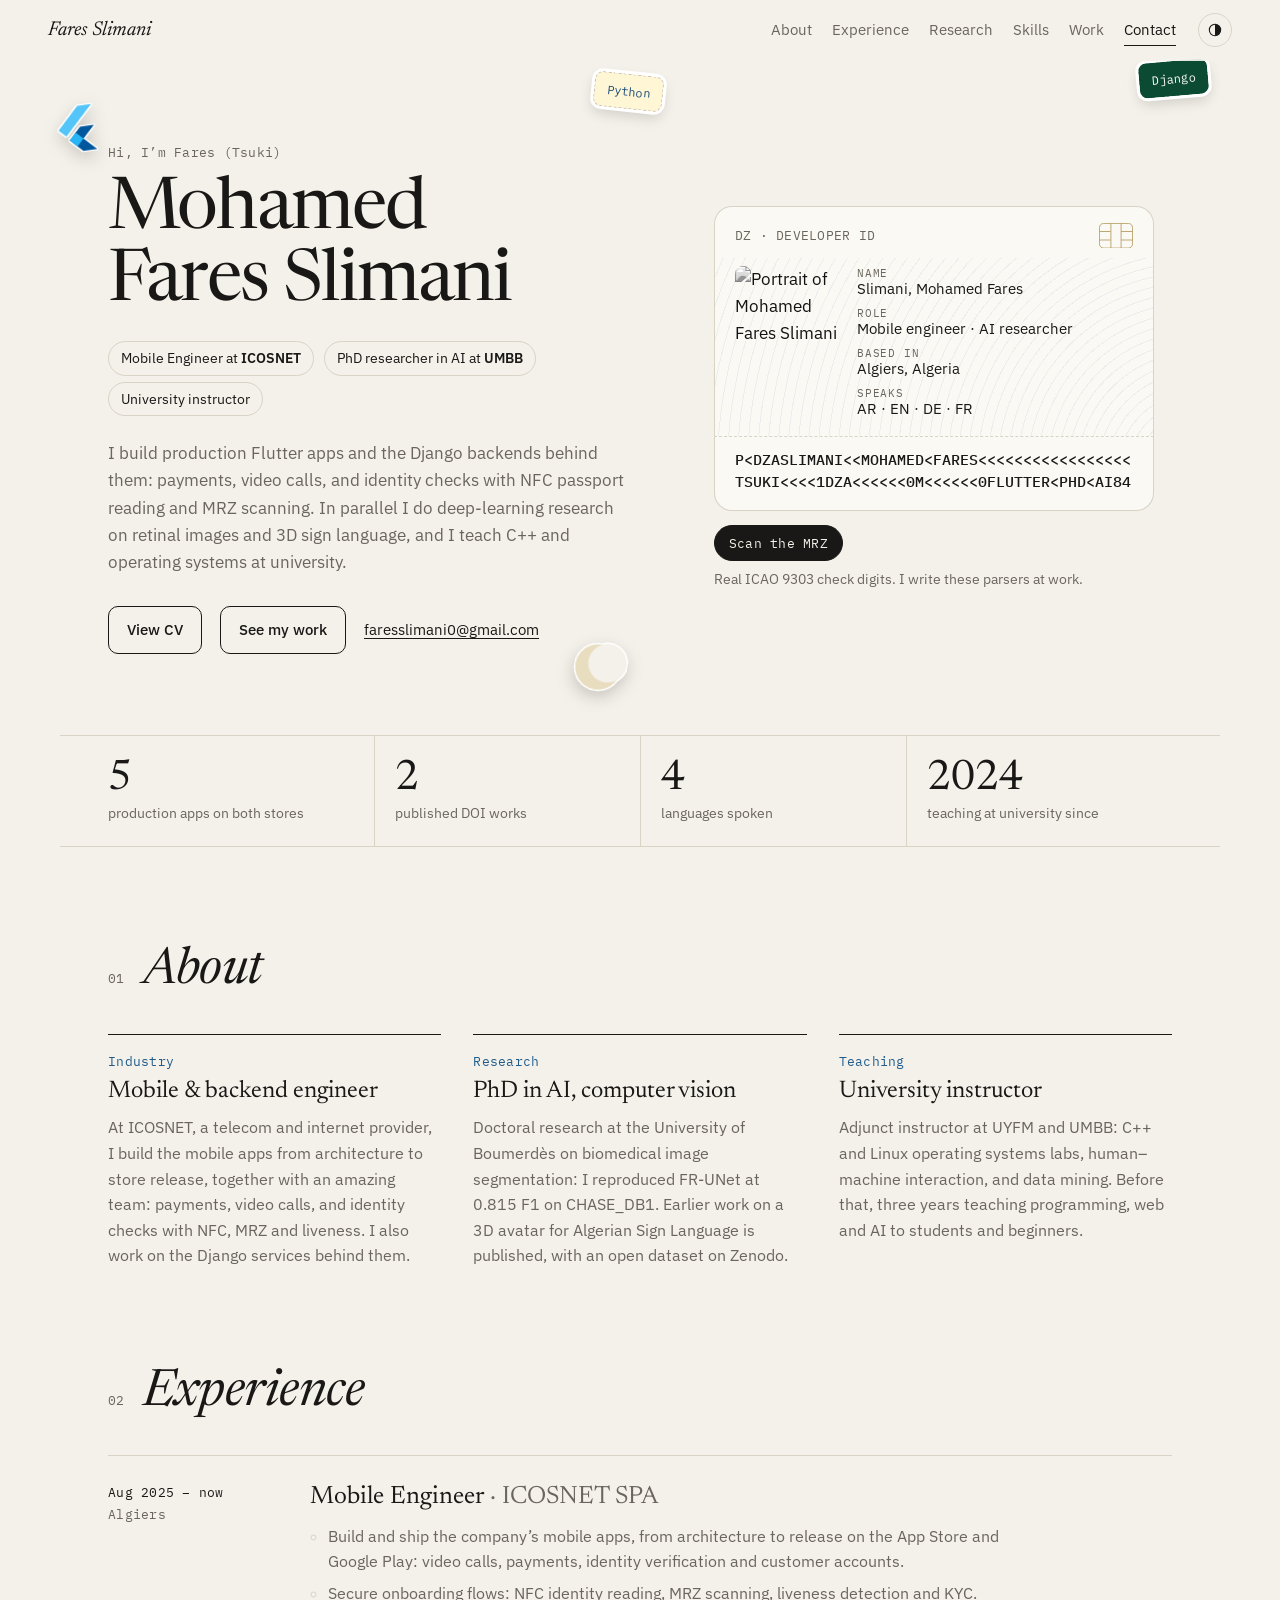
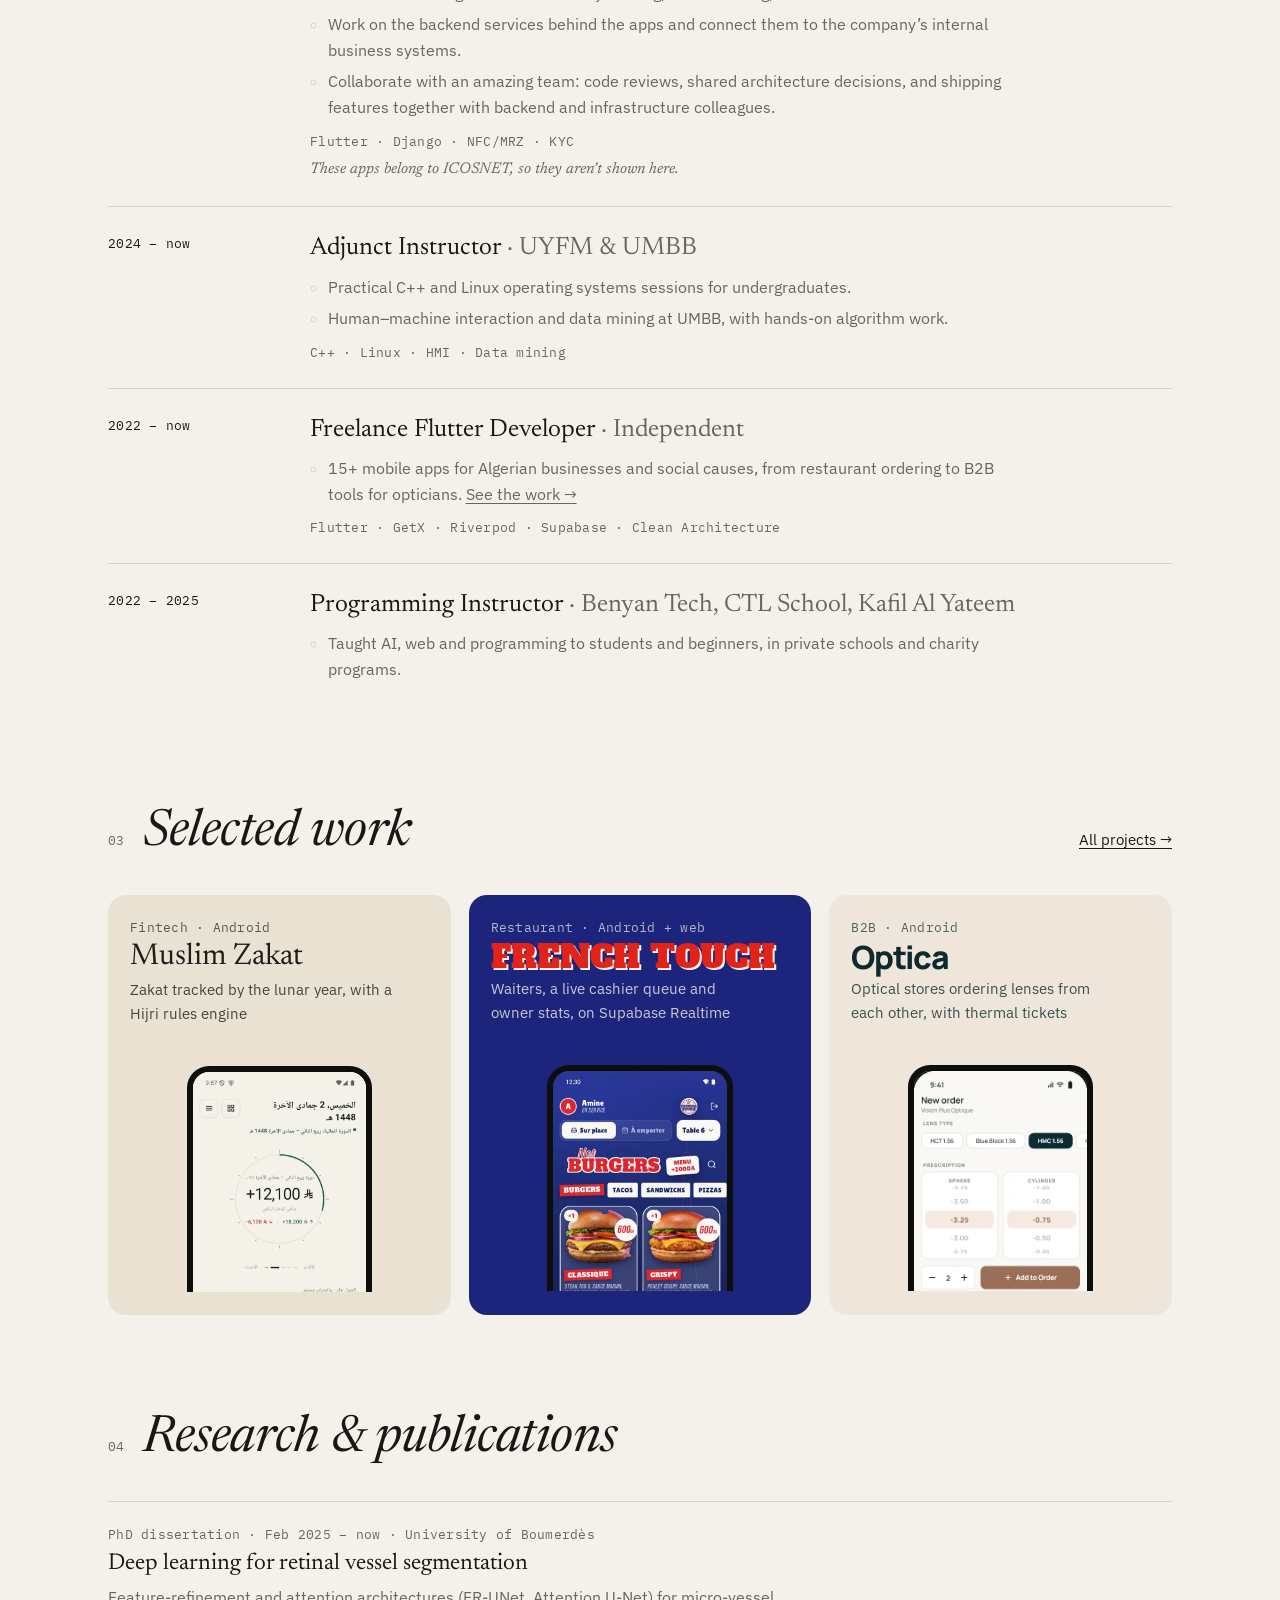
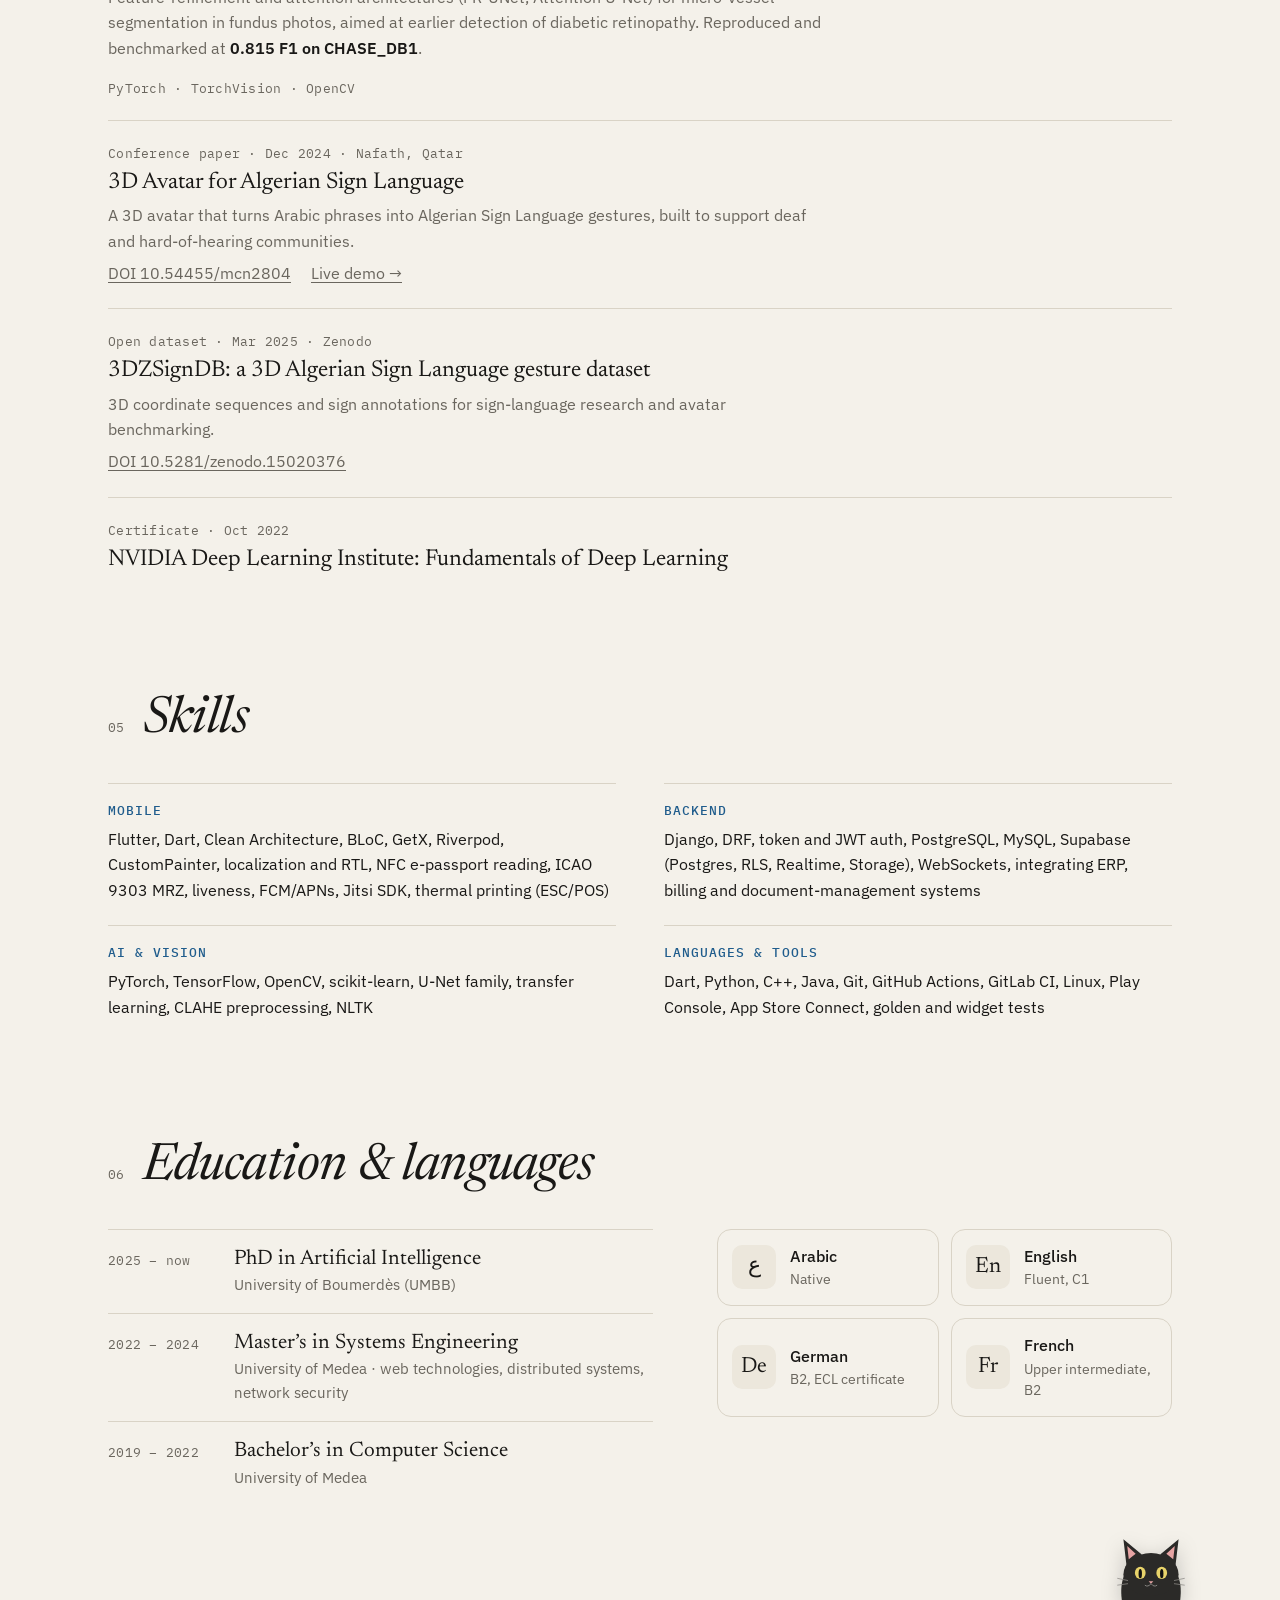
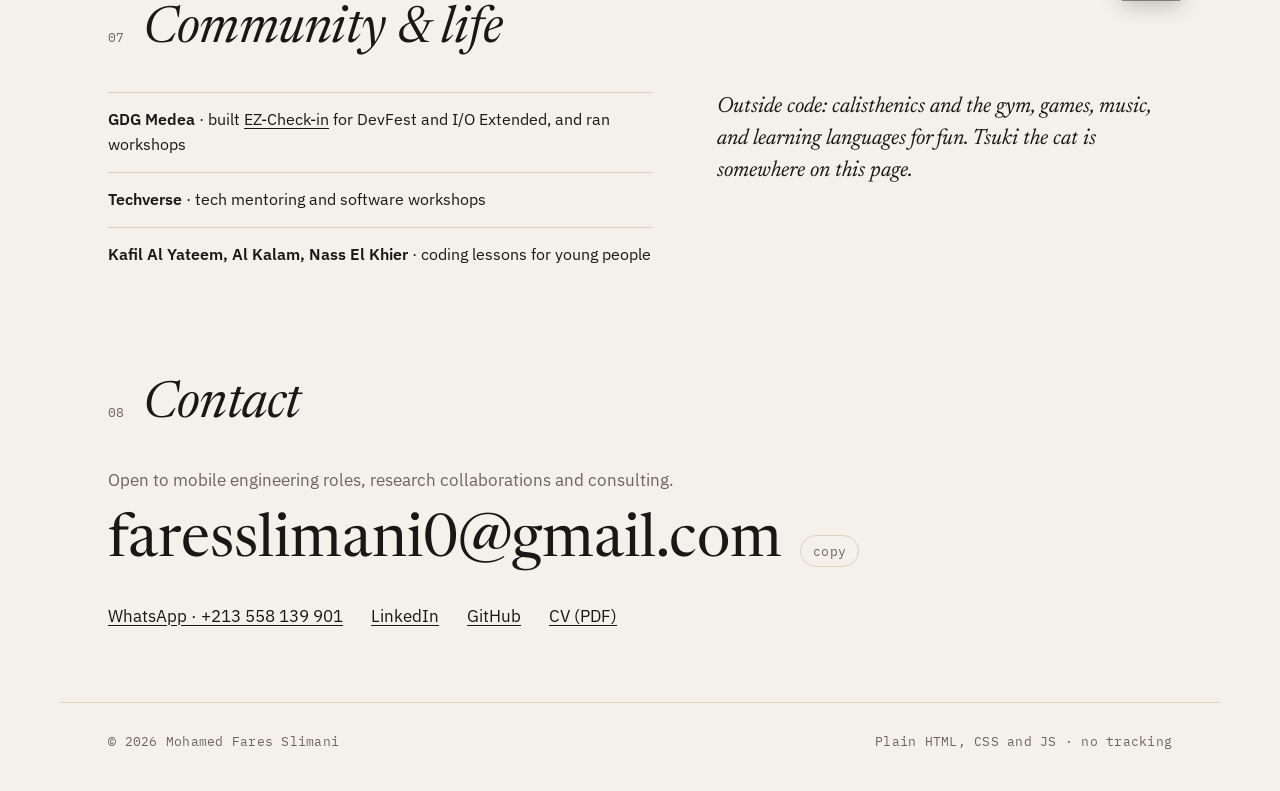
==== commit 8628ed3e: "content: drop senior title and F1 sticker, add Python/Django stickers, move Tsuki to community, ment" ====
--- a/index.html
+++ b/index.html
@@ -4,7 +4,7 @@
   <meta charset="utf-8">
   <meta name="viewport" content="width=device-width, initial-scale=1">
   <title>Mohamed Fares Slimani · Mobile engineer &amp; AI researcher</title>
-  <meta name="description" content="Mohamed Fares Slimani (Tsuki): Senior Mobile Engineer at ICOSNET, PhD researcher in AI at the University of Boumerdès, and university instructor.">
+  <meta name="description" content="Mohamed Fares Slimani (Tsuki): Mobile Engineer at ICOSNET, PhD researcher in AI at the University of Boumerdès, and university instructor.">
   <meta name="author" content="Mohamed Fares Slimani">
   <meta property="og:type" content="website">
   <meta property="og:title" content="Mohamed Fares Slimani · Mobile engineer &amp; AI researcher">
@@ -46,7 +46,7 @@
       <p class="hero__hi mono">Hi, I’m Fares <span class="muted">(Tsuki)</span></p>
       <h1 class="hero__name" id="hero-name">Mohamed Fares Slimani</h1>
       <p class="hero__roles">
-        <span>Senior Mobile Engineer at <b>ICOSNET</b></span>
+        <span>Mobile Engineer at <b>ICOSNET</b></span>
         <span>PhD researcher in AI at <b>UMBB</b></span>
         <span>University instructor</span>
       </p>
@@ -93,23 +93,10 @@
     <!-- draggable stickers (desktop) -->
     <div class="stickers" aria-hidden="true">
       <button class="sticker sticker--flutter" data-rot="-8" tabindex="-1" style="left:-1%;top:6%"><svg viewBox="0 0 64 64"><path d="M37 6 12 31l8 8L53 6z" fill="#54C5F8"/><path d="M37 30 23 44l14 14h16L39 44l14-14z" fill="#01579B"/><path d="M23 44l8-8 8 8-8 8z" fill="#29B6F6"/></svg></button>
-      <button class="sticker sticker--chip mono" data-rot="6" tabindex="-1" style="left:46%;top:2%">F1 0.815</button>
-      <button class="sticker sticker--chip sticker--de mono" data-rot="-5" tabindex="-1" style="right:1%;top:0%">Deutsch B2</button>
+      <button class="sticker sticker--chip sticker--python mono" data-rot="6" tabindex="-1" style="left:46%;top:2%">Python</button>
+      <button class="sticker sticker--chip sticker--django mono" data-rot="-5" tabindex="-1" style="right:1%;top:0%">Django</button>
       <button class="sticker sticker--moon" data-rot="10" tabindex="-1" style="left:44%;bottom:6%"><svg viewBox="0 0 64 64"><circle cx="32" cy="32" r="26" fill="#E8DDBF"/><circle cx="42" cy="26" r="22" fill="var(--paper)"/></svg></button>
     </div>
-    <button class="sticker tsuki" id="tsuki" data-rot="0" aria-label="Tsuki the cat. Press to hear her." style="right:2%;bottom:-2%">
-      <span class="tsuki__bubble" role="status"></span>
-      <svg viewBox="0 0 120 100" aria-hidden="true">
-        <path d="M22 92c-4-30 6-52 38-52s42 22 38 52z" fill="#2B2A28"/>
-        <path d="M28 46 24 12l24 20zM92 46l4-34-24 20z" fill="#2B2A28"/>
-        <path d="M31 38l-2-17 11 10zM89 38l2-17-11 10z" fill="#E7A4A4"/>
-        <ellipse cx="60" cy="58" rx="36" ry="28" fill="#2B2A28"/>
-        <g class="tsuki__eyes"><ellipse cx="46" cy="56" rx="7" ry="8" fill="#E8D36A"/><ellipse cx="74" cy="56" rx="7" ry="8" fill="#E8D36A"/><ellipse cx="46" cy="57" rx="2.2" ry="6" fill="#111"/><ellipse cx="74" cy="57" rx="2.2" ry="6" fill="#111"/></g>
-        <path d="M57 67h6l-3 3z" fill="#E7A4A4"/>
-        <path d="M60 70q-4 5-8 2M60 70q4 5 8 2" stroke="#8C8A86" fill="none" stroke-width="1.2"/>
-        <path d="M30 66l-14-3M30 70l-14 2M90 66l14-3M90 70l14 2" stroke="#8C8A86" stroke-width="1"/>
-      </svg>
-    </button>
   </section>
 
   <!-- ============ FACTS ============ -->
@@ -127,7 +114,7 @@
       <article class="hat">
         <p class="hat__k mono">Industry</p>
         <h3>Mobile &amp; backend engineer</h3>
-        <p>At ICOSNET, a telecom and internet provider, I build the mobile apps from architecture to store release: payments, video calls, and identity checks with NFC, MRZ and liveness. I also work on the Django services behind them.</p>
+        <p>At ICOSNET, a telecom and internet provider, I build the mobile apps from architecture to store release, together with an amazing team: payments, video calls, and identity checks with NFC, MRZ and liveness. I also work on the Django services behind them.</p>
       </article>
       <article class="hat">
         <p class="hat__k mono">Research</p>
@@ -149,11 +136,12 @@
       <li class="job">
         <div class="job__when mono">Aug 2025 – now<br><span class="muted">Algiers</span></div>
         <div class="job__body">
-          <h3>Senior Mobile Engineer <span class="at">· ICOSNET SPA</span></h3>
+          <h3>Mobile Engineer <span class="at">· ICOSNET SPA</span></h3>
           <ul>
             <li>Build and ship the company’s mobile apps, from architecture to release on the App Store and Google Play: video calls, payments, identity verification and customer accounts.</li>
             <li>Secure onboarding flows: NFC identity reading, MRZ scanning, liveness detection and KYC.</li>
             <li>Work on the backend services behind the apps and connect them to the company’s internal business systems.</li>
+            <li>Collaborate with an amazing team: code reviews, shared architecture decisions, and shipping features together with backend and infrastructure colleagues.</li>
           </ul>
           <p class="tags mono">Flutter · Django · NFC/MRZ · KYC</p>
           <p class="job__note">These apps belong to ICOSNET, so they aren’t shown here.</p>
@@ -279,7 +267,20 @@
   </section>
 
   <!-- ============ COMMUNITY ============ -->
-  <section class="sec wrap" id="community" aria-labelledby="comm-title">
+  <section class="sec wrap has-tsuki" id="community" aria-labelledby="comm-title">
+    <button class="sticker tsuki" id="tsuki" data-rot="0" aria-label="Tsuki the cat. Press to hear her." style="right:2%;top:24px">
+      <span class="tsuki__bubble" role="status"></span>
+      <svg viewBox="0 0 120 100" aria-hidden="true">
+        <path d="M22 92c-4-30 6-52 38-52s42 22 38 52z" fill="#2B2A28"/>
+        <path d="M28 46 24 12l24 20zM92 46l4-34-24 20z" fill="#2B2A28"/>
+        <path d="M31 38l-2-17 11 10zM89 38l2-17-11 10z" fill="#E7A4A4"/>
+        <ellipse cx="60" cy="58" rx="36" ry="28" fill="#2B2A28"/>
+        <g class="tsuki__eyes"><ellipse cx="46" cy="56" rx="7" ry="8" fill="#E8D36A"/><ellipse cx="74" cy="56" rx="7" ry="8" fill="#E8D36A"/><ellipse cx="46" cy="57" rx="2.2" ry="6" fill="#111"/><ellipse cx="74" cy="57" rx="2.2" ry="6" fill="#111"/></g>
+        <path d="M57 67h6l-3 3z" fill="#E7A4A4"/>
+        <path d="M60 70q-4 5-8 2M60 70q4 5 8 2" stroke="#8C8A86" fill="none" stroke-width="1.2"/>
+        <path d="M30 66l-14-3M30 70l-14 2M90 66l14-3M90 70l14 2" stroke="#8C8A86" stroke-width="1"/>
+      </svg>
+    </button>
     <header class="sec__head"><p class="sec__n mono">07</p><h2 id="comm-title">Community &amp; life</h2></header>
     <div class="two">
       <ul class="plain">
--- a/styles.css
+++ b/styles.css
@@ -138,7 +138,9 @@
 .sticker svg { display: block; filter: drop-shadow(0 0 0 #fff) drop-shadow(0 1px 0 #fff) drop-shadow(0 -1px 0 #fff) drop-shadow(1px 0 0 #fff) drop-shadow(-1px 0 0 #fff) drop-shadow(0 6px 8px rgb(0 0 0 / .18)); }
 .sticker--flutter svg, .sticker--moon svg { width: 56px; height: 56px; }
 .sticker--chip { background: #FFF; color: #191816; padding: 7px 12px; border-radius: 8px; font-size: 12px; box-shadow: 0 0 0 3px #fff, 0 6px 14px rgb(0 0 0 / .16); border: 1px dashed #C9C2B4; }
-.sticker--de { background: #FFF6D6; }
+.sticker--python { background: #FFF6D6; color: #1E4F7A; }
+.sticker--django { background: #0C4B33; color: #FFF; border-color: #0C4B33; }
+.has-tsuki { position: relative; }
 .tsuki { z-index: 4; width: 92px; }
 .tsuki svg { width: 92px; height: auto; filter: drop-shadow(0 6px 10px rgb(0 0 0 / .2)); }
 .tsuki__eyes { transform-origin: 60px 56px; animation: blink 5s infinite; }
@@ -149,7 +151,7 @@
 }
 .tsuki.is-talking .tsuki__bubble { opacity: 1; translate: 0 0; }
 @media (max-width: 1100px) { .stickers { display: none; } }
-@media (max-width: 900px) { .tsuki { position: absolute; right: var(--gutter) !important; bottom: auto !important; top: 34px; width: 64px; } .tsuki svg { width: 64px; } }
+@media (max-width: 900px) { .tsuki { position: absolute; right: var(--gutter) !important; bottom: auto !important; top: 64px !important; width: 64px; } .tsuki svg { width: 64px; } }
 
 /* facts */
 .facts-strip { display: grid; grid-template-columns: repeat(4, 1fr); border-block: 1px solid var(--line); }
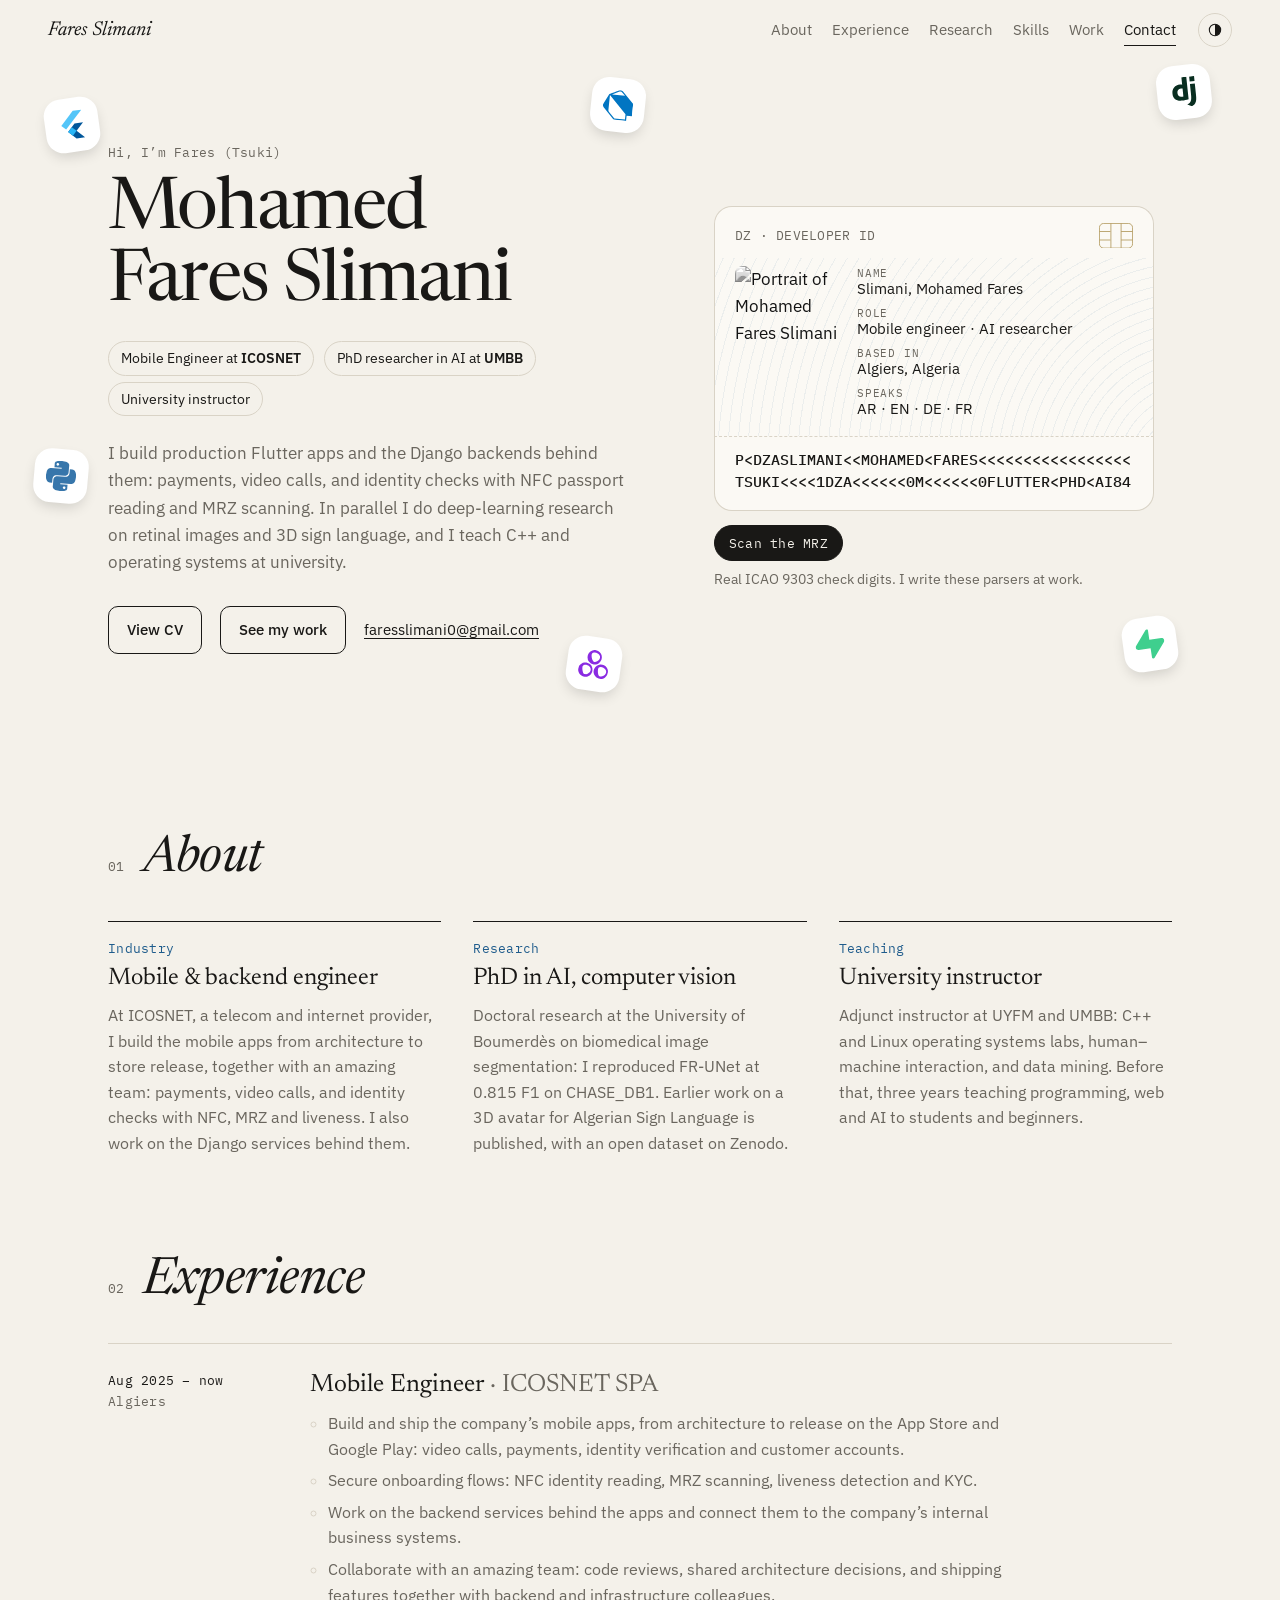
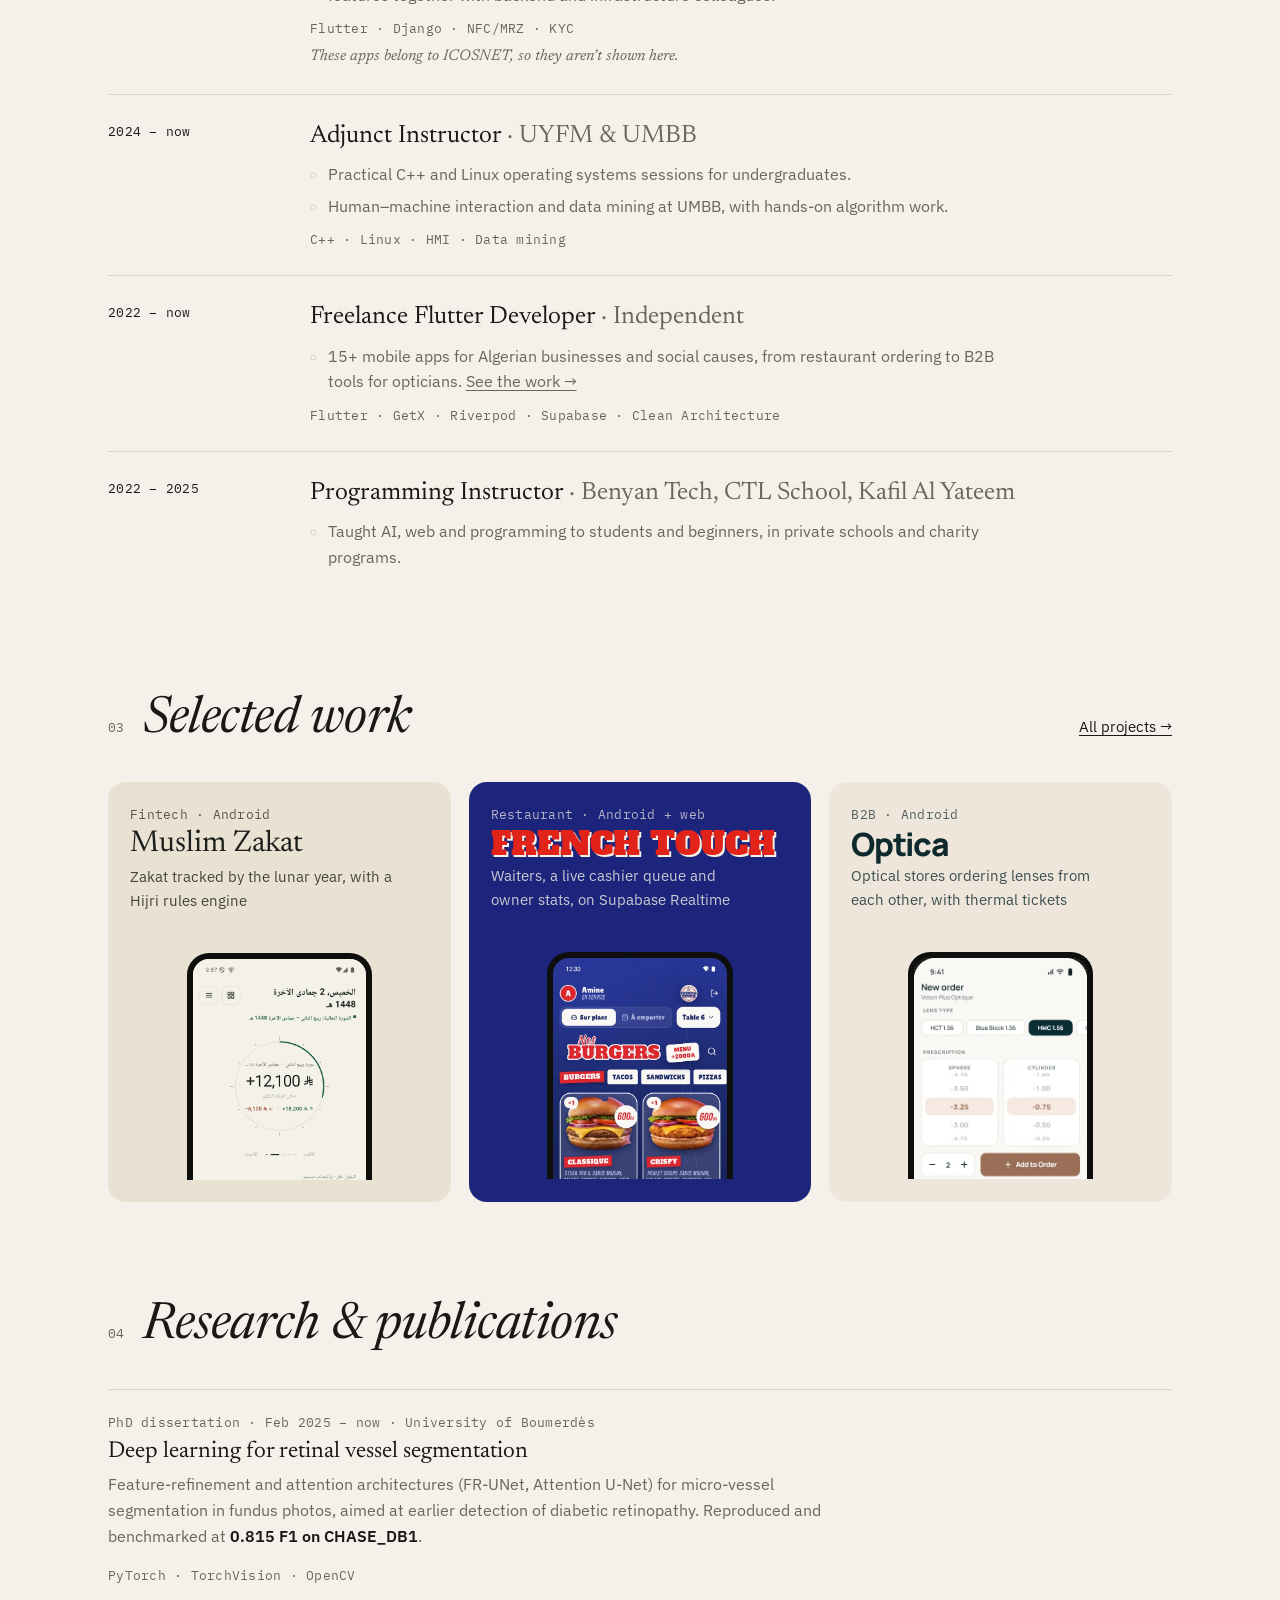
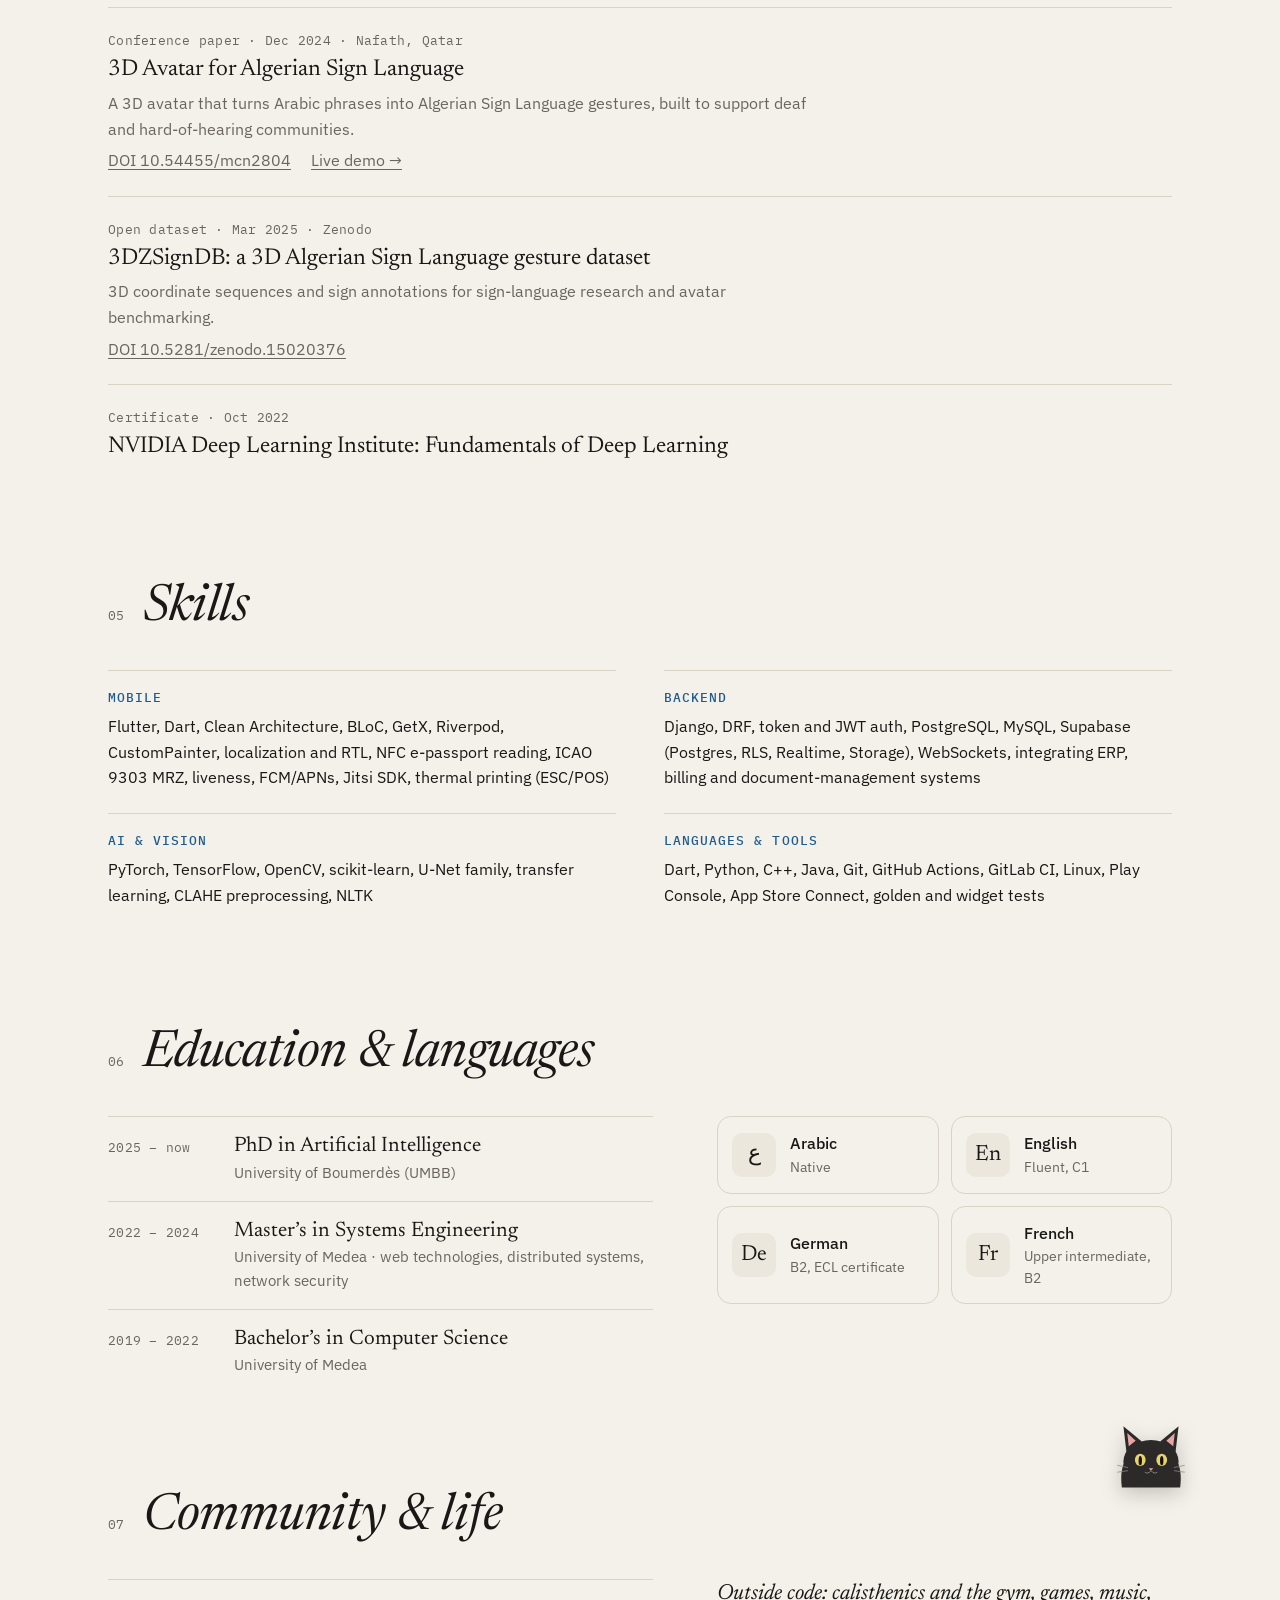
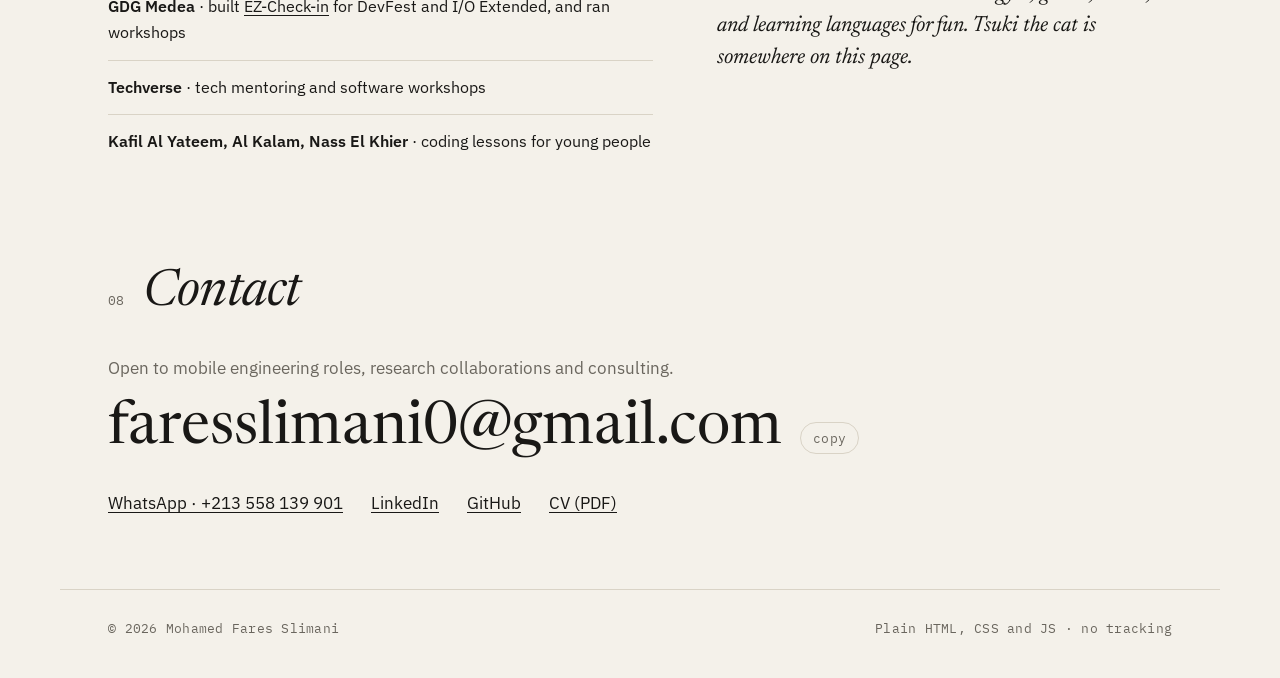
==== commit 46238cb1: "content: icon stickers (Dart, GetX, Supabase, Python, Django), drop moon and stats row, host the CV " ====
--- a/index.html
+++ b/index.html
@@ -56,7 +56,7 @@
         research on retinal images and 3D sign language, and I teach C++ and operating systems at university.
       </p>
       <p class="hero__cta">
-        <a class="btn" href="https://drive.google.com/file/d/1SaGDKghpbxzDge3oZVpqw6w_aqtWk6dI/view?usp=sharing">View CV</a>
+        <a class="btn" href="assets/cv/Mohamed_Fares_Slimani_CV.pdf">View CV</a>
         <a class="btn btn--ghost" href="work/">See my work</a>
         <a class="link" href="mailto:faresslimani0@gmail.com">faresslimani0@gmail.com</a>
       </p>
@@ -92,19 +92,13 @@
 
     <!-- draggable stickers (desktop) -->
     <div class="stickers" aria-hidden="true">
-      <button class="sticker sticker--flutter" data-rot="-8" tabindex="-1" style="left:-1%;top:6%"><svg viewBox="0 0 64 64"><path d="M37 6 12 31l8 8L53 6z" fill="#54C5F8"/><path d="M37 30 23 44l14 14h16L39 44l14-14z" fill="#01579B"/><path d="M23 44l8-8 8 8-8 8z" fill="#29B6F6"/></svg></button>
-      <button class="sticker sticker--chip sticker--python mono" data-rot="6" tabindex="-1" style="left:46%;top:2%">Python</button>
-      <button class="sticker sticker--chip sticker--django mono" data-rot="-5" tabindex="-1" style="right:1%;top:0%">Django</button>
-      <button class="sticker sticker--moon" data-rot="10" tabindex="-1" style="left:44%;bottom:6%"><svg viewBox="0 0 64 64"><circle cx="32" cy="32" r="26" fill="#E8DDBF"/><circle cx="42" cy="26" r="22" fill="var(--paper)"/></svg></button>
-    </div>
-  </section>
-
-  <!-- ============ FACTS ============ -->
-  <section class="facts-strip wrap" aria-label="At a glance">
-    <div><b>5</b><span>production apps on both stores</span></div>
-    <div><b>2</b><span>published DOI works</span></div>
-    <div><b>4</b><span>languages spoken</span></div>
-    <div><b>2024</b><span>teaching at university since</span></div>
+      <button class="sticker sticker--logo sticker--flutter" data-rot="-8" tabindex="-1" style="left:-1%;top:6%" title="Flutter"><svg viewBox="8 4 48 56"><path d="M37 6 12 31l8 8L53 6z" fill="#54C5F8"/><path d="M37 30 23 44l14 14h16L39 44l14-14z" fill="#01579B"/><path d="M23 44l8-8 8 8-8 8z" fill="#29B6F6"/></svg></button>
+      <button class="sticker sticker--logo" data-rot="6" tabindex="-1" style="left:46%;top:3%" title="Dart"><svg viewBox="0 0 24 24"><path d="M4.105 4.105S9.158 1.58 11.684.316a3.079 3.079 0 0 1 1.481-.315c.766.047 1.677.788 1.677.788L24 9.948v9.789h-4.263V24H9.789l-9-9C.303 14.5 0 13.795 0 13.105c0-.319.18-.818.316-1.105l3.789-7.895zm.679.679v11.787c.002.543.021 1.024.498 1.508L10.204 23h8.533v-4.263L4.784 4.784zm12.055-.678c-.899-.896-1.809-1.78-2.74-2.643-.302-.267-.567-.468-1.07-.462-.37.014-.87.195-.87.195L6.341 4.105l10.498.001z" fill="#0175C2"/></svg></button>
+      <button class="sticker sticker--logo" data-rot="-6" tabindex="-1" style="right:1%;top:1%" title="Django"><svg viewBox="0 0 24 24"><path d="M11.146 0h3.924v18.166c-2.013.382-3.491.535-5.096.535-4.791 0-7.288-2.166-7.288-6.32 0-4.002 2.65-6.6 6.753-6.6.637 0 1.121.05 1.707.203zm0 9.143a3.894 3.894 0 00-1.325-.204c-1.988 0-3.134 1.223-3.134 3.365 0 2.09 1.096 3.236 3.109 3.236.433 0 .79-.025 1.35-.102V9.142zM21.314 6.06v9.098c0 3.134-.229 4.638-.917 5.937-.637 1.249-1.478 2.039-3.211 2.905l-3.644-1.733c1.733-.815 2.574-1.53 3.109-2.625.561-1.121.739-2.421.739-5.835V6.059h3.924zM17.39.021h3.924v4.026H17.39z" fill="#092E20"/></svg></button>
+      <button class="sticker sticker--logo" data-rot="8" tabindex="-1" style="left:44%;bottom:7%" title="GetX"><svg viewBox="0 0 24 24"><path d="M10.643.934c-.302.067-.928.29-1.386.503-2.167 1.05-3.485 3.52-3.15 5.899a5.76 5.76 0 0 0 1.575 3.25c1.128 1.174 2.469 1.732 4.134 1.744 1.642 0 2.994-.57 4.133-1.743C19.39 7 17.055 1.113 12.095.867c-.492-.022-1.14 0-1.452.067zM13.77 3.17c.905.335 1.966 1.374 2.178 2.145.213.793.1 1.82-.29 2.547-.86 1.575-2.816 2.726-3.989 2.346-.536-.179-1.25-.994-1.642-1.855C9.18 6.464 8.9 4.833 9.291 4.073c.592-1.15 2.715-1.575 4.48-.904ZM4.107 11.86c-2.838.916-4.513 3.598-4.022 6.48.48 2.86 3.173 4.994 6.033 4.77 2.033-.145 3.765-1.24 4.681-2.96.503-.96.681-1.676.681-2.815 0-2.045-.971-3.799-2.737-4.894-1.24-.782-3.25-1.028-4.636-.58Zm2.436 1.799c2.737.447 4.222 2.737 3.15 4.882-.436.86-1.352 1.732-2.29 2.179-.637.29-.838.335-1.43.29-1.028-.067-1.486-.48-2.045-1.877-.67-1.642-.95-3.608-.614-4.245.413-.771 1.117-1.162 2.413-1.33.067 0 .424.045.816.101zm9.842-1.743c-3.34 1.173-4.837 4.882-3.273 8.077.435.894 1.463 1.944 2.38 2.425 2.356 1.24 4.904.871 6.78-.995 3.05-3.016 1.9-8.077-2.178-9.507-1.039-.368-2.67-.368-3.709 0zm3.419 1.978c1.184.38 2.368 1.485 2.636 2.48.179.659.078 1.609-.223 2.234-.548 1.129-1.91 2.145-3.251 2.413-1.81.358-2.737-.882-3.15-4.19-.247-1.999.3-2.915 1.91-3.16.67-.101 1.25-.046 2.078.223z" fill="#8A2BE2"/></svg></button>
+      <button class="sticker sticker--logo" data-rot="-8" tabindex="-1" style="right:4%;bottom:10%" title="Supabase"><svg viewBox="0 0 24 24"><path d="M11.9 1.036c-.015-.986-1.26-1.41-1.874-.637L.764 12.05C-.33 13.427.65 15.455 2.409 15.455h9.579l.113 7.51c.014.985 1.259 1.408 1.873.636l9.262-11.653c1.093-1.375.113-3.403-1.645-3.403h-9.642z" fill="#3FCF8E"/></svg></button>
+      <button class="sticker sticker--logo" data-rot="5" tabindex="-1" style="left:-2%;top:58%" title="Python"><svg viewBox="0 0 24 24"><path d="M14.25.18l.9.2.73.26.59.3.45.32.34.34.25.34.16.33.1.3.04.26.02.2-.01.13V8.5l-.05.63-.13.55-.21.46-.26.38-.3.31-.33.25-.35.19-.35.14-.33.1-.3.07-.26.04-.21.02H8.77l-.69.05-.59.14-.5.22-.41.27-.33.32-.27.35-.2.36-.15.37-.1.35-.07.32-.04.27-.02.21v3.06H3.17l-.21-.03-.28-.07-.32-.12-.35-.18-.36-.26-.36-.36-.35-.46-.32-.59-.28-.73-.21-.88-.14-1.05-.05-1.23.06-1.22.16-1.04.24-.87.32-.71.36-.57.4-.44.42-.33.42-.24.4-.16.36-.1.32-.05.24-.01h.16l.06.01h8.16v-.83H6.18l-.01-2.75-.02-.37.05-.34.11-.31.17-.28.25-.26.31-.23.38-.2.44-.18.51-.15.58-.12.64-.1.71-.06.77-.04.84-.02 1.27.05zm-6.3 1.98l-.23.33-.08.41.08.41.23.34.33.22.41.09.41-.09.33-.22.23-.34.08-.41-.08-.41-.23-.33-.33-.22-.41-.09-.41.09zm13.09 3.95l.28.06.32.12.35.18.36.27.36.35.35.47.32.59.28.73.21.88.14 1.04.05 1.23-.06 1.23-.16 1.04-.24.86-.32.71-.36.57-.4.45-.42.33-.42.24-.4.16-.36.09-.32.05-.24.02-.16-.01h-8.22v.82h5.84l.01 2.76.02.36-.05.34-.11.31-.17.29-.25.25-.31.24-.38.2-.44.17-.51.15-.58.13-.64.09-.71.07-.77.04-.84.01-1.27-.04-1.07-.14-.9-.2-.73-.25-.59-.3-.45-.33-.34-.34-.25-.34-.16-.33-.1-.3-.04-.25-.02-.2.01-.13v-5.34l.05-.64.13-.54.21-.46.26-.38.3-.32.33-.24.35-.2.35-.14.33-.1.3-.06.26-.04.21-.02.13-.01h5.84l.69-.05.59-.14.5-.21.41-.28.33-.32.27-.35.2-.36.15-.36.1-.35.07-.32.04-.28.02-.21V6.07h2.09l.14.01zm-6.47 14.25l-.23.33-.08.41.08.41.23.33.33.23.41.08.41-.08.33-.23.23-.33.08-.41-.08-.41-.23-.33-.33-.23-.41-.08-.41.08z" fill="#3776AB"/></svg></button>
+    </div>
   </section>
 
   <!-- ============ ABOUT ============ -->
@@ -304,7 +298,7 @@
       <li><a href="https://wa.me/213558139901">WhatsApp · +213 558 139 901</a></li>
       <li><a href="https://www.linkedin.com/in/faresslimani01/">LinkedIn</a></li>
       <li><a href="https://github.com/MFaresSlimani">GitHub</a></li>
-      <li><a href="https://drive.google.com/file/d/1SaGDKghpbxzDge3oZVpqw6w_aqtWk6dI/view?usp=sharing">CV (PDF)</a></li>
+      <li><a href="assets/cv/Mohamed_Fares_Slimani_CV.pdf">CV (PDF)</a></li>
     </ul>
   </section>
 
--- a/styles.css
+++ b/styles.css
@@ -136,10 +136,9 @@
 }
 .sticker.is-drag { cursor: grabbing; scale: 1.08; transition: scale .2s; }
 .sticker svg { display: block; filter: drop-shadow(0 0 0 #fff) drop-shadow(0 1px 0 #fff) drop-shadow(0 -1px 0 #fff) drop-shadow(1px 0 0 #fff) drop-shadow(-1px 0 0 #fff) drop-shadow(0 6px 8px rgb(0 0 0 / .18)); }
-.sticker--flutter svg, .sticker--moon svg { width: 56px; height: 56px; }
-.sticker--chip { background: #FFF; color: #191816; padding: 7px 12px; border-radius: 8px; font-size: 12px; box-shadow: 0 0 0 3px #fff, 0 6px 14px rgb(0 0 0 / .16); border: 1px dashed #C9C2B4; }
-.sticker--python { background: #FFF6D6; color: #1E4F7A; }
-.sticker--django { background: #0C4B33; color: #FFF; border-color: #0C4B33; }
+
+.sticker--logo { background: #FFF; border-radius: 14px; padding: 9px; box-shadow: 0 0 0 3px #fff, 0 6px 14px rgb(0 0 0 / .16); }
+.sticker--logo svg { width: 30px; height: 30px; filter: none; }
 .has-tsuki { position: relative; }
 .tsuki { z-index: 4; width: 92px; }
 .tsuki svg { width: 92px; height: auto; filter: drop-shadow(0 6px 10px rgb(0 0 0 / .2)); }
@@ -152,18 +151,6 @@
 .tsuki.is-talking .tsuki__bubble { opacity: 1; translate: 0 0; }
 @media (max-width: 1100px) { .stickers { display: none; } }
 @media (max-width: 900px) { .tsuki { position: absolute; right: var(--gutter) !important; bottom: auto !important; top: 64px !important; width: 64px; } .tsuki svg { width: 64px; } }
-
-/* facts */
-.facts-strip { display: grid; grid-template-columns: repeat(4, 1fr); border-block: 1px solid var(--line); }
-.facts-strip div { padding: 22px 20px 22px 0; display: flex; flex-direction: column; gap: 2px; }
-.facts-strip div + div { padding-left: 20px; border-left: 1px solid var(--line); }
-.facts-strip b { font: 400 clamp(30px, 3.4vw, 42px)/1 var(--serif); }
-.facts-strip span { color: var(--muted); font-size: 14px; }
-@media (max-width: 700px) {
-  .facts-strip { grid-template-columns: 1fr 1fr; }
-  .facts-strip div:nth-child(3) { border-left: 0; padding-left: 0; }
-  .facts-strip div:nth-child(n+3) { border-top: 1px solid var(--line); }
-}
 
 /* sections */
 .sec { padding-top: clamp(80px, 11vh, 130px); }
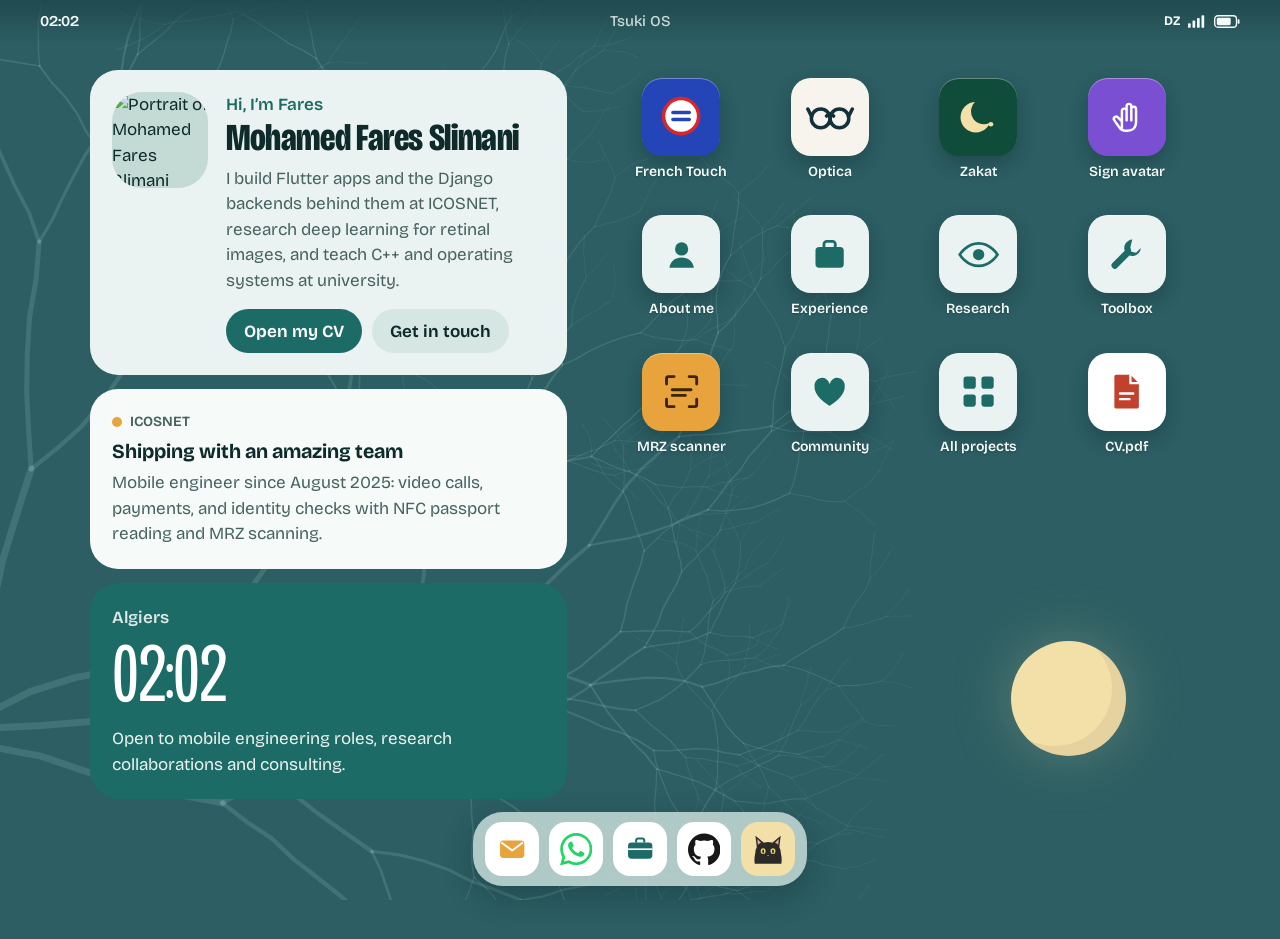
==== commit f64f334b: "redesign: home screen as a phone OS with app windows, widgets and a retinal vessel wallpaper" ====
--- a/index.html
+++ b/index.html
@@ -2,267 +2,132 @@
 <html lang="en">
 <head>
   <meta charset="utf-8">
-  <meta name="viewport" content="width=device-width, initial-scale=1">
-  <title>Mohamed Fares Slimani · Mobile engineer &amp; AI researcher</title>
-  <meta name="description" content="Mohamed Fares Slimani (Tsuki): Mobile Engineer at ICOSNET, PhD researcher in AI at the University of Boumerdès, and university instructor.">
-  <meta name="author" content="Mohamed Fares Slimani">
+  <meta name="viewport" content="width=device-width, initial-scale=1, viewport-fit=cover">
+  <title>Fares Slimani, mobile engineer</title>
+  <meta name="description" content="Mohamed Fares Slimani (Tsuki): Flutter and Django engineer at ICOSNET, PhD researcher in AI at the University of Boumerdès, and university instructor.">
+  <meta name="theme-color" content="#2C5E63">
   <meta property="og:type" content="website">
-  <meta property="og:title" content="Mohamed Fares Slimani · Mobile engineer &amp; AI researcher">
+  <meta property="og:title" content="Fares Slimani, mobile engineer">
   <meta property="og:description" content="Flutter and Django in production, deep learning in research, C++ and Linux in the classroom.">
   <meta property="og:image" content="https://avatars.githubusercontent.com/u/62572098?v=4">
-  <meta name="theme-color" content="#F4F1EA">
   <link rel="icon" href="favicon.svg">
   <link rel="preconnect" href="https://fonts.googleapis.com">
   <link rel="preconnect" href="https://fonts.gstatic.com" crossorigin>
-  <link rel="stylesheet" href="https://fonts.googleapis.com/css2?family=Newsreader:ital,opsz,wght@0,6..72,400;0,6..72,500;1,6..72,400&family=IBM+Plex+Sans:wght@400;500;600&family=IBM+Plex+Mono:wght@400;500&family=Alfa+Slab+One&family=Manrope:wght@800&display=swap">
-  <link rel="stylesheet" href="styles.css?v=5">
-  <script>try { var t = localStorage.getItem('theme'); if (t) document.documentElement.dataset.theme = t; } catch (e) {}</script>
+  <link href="https://fonts.googleapis.com/css2?family=Bricolage+Grotesque:opsz,wdth,wght@12..96,75..100,300..800&display=swap" rel="stylesheet">
+  <link rel="stylesheet" href="home.css?v=1">
 </head>
-<body class="page-home">
-
-<a class="skip" href="#about">Skip to content</a>
-
-<header class="top">
-  <a class="top__name" href="#">Fares Slimani</a>
-  <nav class="top__nav" id="nav" aria-label="Main">
-    <a href="#about">About</a>
-    <a href="#experience">Experience</a>
-    <a href="#research">Research</a>
-    <a href="#skills">Skills</a>
-    <a href="work/">Work</a>
-    <a href="#contact">Contact</a>
-  </nav>
-  <button class="theme" type="button" aria-label="Toggle dark mode" title="Toggle dark mode">
-    <svg viewBox="0 0 24 24" aria-hidden="true"><circle cx="12" cy="12" r="8.5" fill="none" stroke="currentColor" stroke-width="1.6"/><path d="M12 3.5a8.5 8.5 0 0 1 0 17z" fill="currentColor"/></svg>
-  </button>
-  <button class="menu-btn" type="button" aria-label="Menu" aria-expanded="false" aria-controls="nav"><span></span><span></span></button>
-</header>
-
-<main>
-
-  <!-- ============ HERO ============ -->
-  <section class="hero wrap" aria-labelledby="hero-name">
-    <div class="hero__text">
-      <p class="hero__hi mono">Hi, I’m Fares <span class="muted">(Tsuki)</span></p>
-      <h1 class="hero__name" id="hero-name">Mohamed Fares Slimani</h1>
-      <p class="hero__roles">
-        <span>Mobile Engineer at <b>ICOSNET</b></span>
-        <span>PhD researcher in AI at <b>UMBB</b></span>
-        <span>University instructor</span>
-      </p>
-      <p class="hero__lede">
-        I build production Flutter apps and the Django backends behind them: payments, video calls,
-        and identity checks with NFC passport reading and MRZ scanning. In parallel I do deep-learning
-        research on retinal images and 3D sign language, and I teach C++ and operating systems at university.
-      </p>
-      <p class="hero__cta">
-        <a class="btn" href="assets/cv/Mohamed_Fares_Slimani_CV.pdf">View CV</a>
-        <a class="btn btn--ghost" href="work/">See my work</a>
-        <a class="link" href="mailto:faresslimani0@gmail.com">faresslimani0@gmail.com</a>
-      </p>
-    </div>
-
-    <div class="hero__card">
-      <figure class="idcard" aria-label="Developer ID card with a machine-readable zone">
-        <div class="idcard__top">
-          <span class="mono">DZ · DEVELOPER ID</span>
-          <svg class="idcard__chip" viewBox="0 0 40 30" aria-hidden="true"><rect x=".5" y=".5" width="39" height="29" rx="5" fill="none" stroke="currentColor"/><path d="M14 .5v29M26 .5v29M.5 10h13M.5 20h13M26 10h13.5M26 20h13.5" stroke="currentColor" fill="none"/></svg>
+<body>
+  <div class="wall" aria-hidden="true">
+    <canvas id="vessels"></canvas>
+    <div class="moon"></div>
+  </div>
+
+  <header class="status" aria-label="Status bar">
+    <time class="status__time" id="clock" datetime="">--:--</time>
+    <span class="status__os">Tsuki OS</span>
+    <span class="status__right" aria-hidden="true">
+      <span class="status__net">DZ</span>
+      <svg viewBox="0 0 20 14" class="status__signal"><rect x="0" y="9" width="3" height="5" rx="1"/><rect x="5" y="6" width="3" height="8" rx="1"/><rect x="10" y="3" width="3" height="11" rx="1"/><rect x="15" y="0" width="3" height="14" rx="1"/></svg>
+      <svg viewBox="0 0 28 14" class="status__battery"><rect x="0.75" y="0.75" width="23.5" height="12.5" rx="3.5" fill="none" stroke="currentColor" stroke-width="1.5"/><rect x="3" y="3" width="15" height="8" rx="1.5"/><rect x="25.5" y="4.5" width="2" height="5" rx="1"/></svg>
+    </span>
+  </header>
+
+  <main class="home" id="home">
+    <h1 class="sr-only">Mohamed Fares Slimani, mobile engineer and AI researcher</h1>
+
+    <section class="widgets" aria-label="Widgets">
+      <article class="w w--profile">
+        <img class="w__photo" src="https://avatars.githubusercontent.com/u/62572098?v=4" alt="Portrait of Mohamed Fares Slimani" width="96" height="96">
+        <div>
+          <p class="w__hello">Hi, I’m Fares</p>
+          <p class="w__name">Mohamed Fares Slimani</p>
+          <p class="w__role">I build Flutter apps and the Django backends behind them at ICOSNET, research deep learning for retinal images, and teach C++ and operating systems at university.</p>
+          <div class="w__actions">
+            <a class="pill pill--primary" href="assets/cv/Mohamed_Fares_Slimani_CV.pdf">Open my CV</a>
+            <button class="pill" type="button" data-open="contact">Get in touch</button>
+          </div>
         </div>
-        <div class="idcard__body">
-          <img src="https://avatars.githubusercontent.com/u/62572098?v=4" alt="Portrait of Mohamed Fares Slimani" width="104" height="128">
-          <dl>
-            <div><dt>Name</dt><dd>Slimani, Mohamed Fares</dd></div>
-            <div><dt>Role</dt><dd>Mobile engineer · AI researcher</dd></div>
-            <div><dt>Based in</dt><dd>Algiers, Algeria</dd></div>
-            <div><dt>Speaks</dt><dd>AR · EN · DE · FR</dd></div>
-          </dl>
-        </div>
-        <div class="mrz" id="mrz" aria-label="Machine-readable zone">
-          <span class="mrz__line"></span>
-          <span class="mrz__line"></span>
-          <i class="mrz__beam" aria-hidden="true"></i>
-        </div>
-        <figcaption>
-          <button class="scan mono" id="scan" type="button">Scan the MRZ</button>
-          <span class="muted">Real ICAO 9303 check digits. I write these parsers at work.</span>
-        </figcaption>
-        <dl class="mrz-out mono" id="mrz-out" aria-live="polite"></dl>
-      </figure>
-    </div>
-
-    <!-- draggable stickers (desktop) -->
-    <div class="stickers" aria-hidden="true">
-      <button class="sticker sticker--logo sticker--flutter" data-rot="-8" tabindex="-1" style="left:-1%;top:6%" title="Flutter"><svg viewBox="8 4 48 56"><path d="M37 6 12 31l8 8L53 6z" fill="#54C5F8"/><path d="M37 30 23 44l14 14h16L39 44l14-14z" fill="#01579B"/><path d="M23 44l8-8 8 8-8 8z" fill="#29B6F6"/></svg></button>
-      <button class="sticker sticker--logo" data-rot="6" tabindex="-1" style="left:46%;top:3%" title="Dart"><svg viewBox="0 0 24 24"><path d="M4.105 4.105S9.158 1.58 11.684.316a3.079 3.079 0 0 1 1.481-.315c.766.047 1.677.788 1.677.788L24 9.948v9.789h-4.263V24H9.789l-9-9C.303 14.5 0 13.795 0 13.105c0-.319.18-.818.316-1.105l3.789-7.895zm.679.679v11.787c.002.543.021 1.024.498 1.508L10.204 23h8.533v-4.263L4.784 4.784zm12.055-.678c-.899-.896-1.809-1.78-2.74-2.643-.302-.267-.567-.468-1.07-.462-.37.014-.87.195-.87.195L6.341 4.105l10.498.001z" fill="#0175C2"/></svg></button>
-      <button class="sticker sticker--logo" data-rot="-6" tabindex="-1" style="right:1%;top:1%" title="Django"><svg viewBox="0 0 24 24"><path d="M11.146 0h3.924v18.166c-2.013.382-3.491.535-5.096.535-4.791 0-7.288-2.166-7.288-6.32 0-4.002 2.65-6.6 6.753-6.6.637 0 1.121.05 1.707.203zm0 9.143a3.894 3.894 0 00-1.325-.204c-1.988 0-3.134 1.223-3.134 3.365 0 2.09 1.096 3.236 3.109 3.236.433 0 .79-.025 1.35-.102V9.142zM21.314 6.06v9.098c0 3.134-.229 4.638-.917 5.937-.637 1.249-1.478 2.039-3.211 2.905l-3.644-1.733c1.733-.815 2.574-1.53 3.109-2.625.561-1.121.739-2.421.739-5.835V6.059h3.924zM17.39.021h3.924v4.026H17.39z" fill="#092E20"/></svg></button>
-      <button class="sticker sticker--logo" data-rot="8" tabindex="-1" style="left:44%;bottom:7%" title="GetX"><svg viewBox="0 0 24 24"><path d="M10.643.934c-.302.067-.928.29-1.386.503-2.167 1.05-3.485 3.52-3.15 5.899a5.76 5.76 0 0 0 1.575 3.25c1.128 1.174 2.469 1.732 4.134 1.744 1.642 0 2.994-.57 4.133-1.743C19.39 7 17.055 1.113 12.095.867c-.492-.022-1.14 0-1.452.067zM13.77 3.17c.905.335 1.966 1.374 2.178 2.145.213.793.1 1.82-.29 2.547-.86 1.575-2.816 2.726-3.989 2.346-.536-.179-1.25-.994-1.642-1.855C9.18 6.464 8.9 4.833 9.291 4.073c.592-1.15 2.715-1.575 4.48-.904ZM4.107 11.86c-2.838.916-4.513 3.598-4.022 6.48.48 2.86 3.173 4.994 6.033 4.77 2.033-.145 3.765-1.24 4.681-2.96.503-.96.681-1.676.681-2.815 0-2.045-.971-3.799-2.737-4.894-1.24-.782-3.25-1.028-4.636-.58Zm2.436 1.799c2.737.447 4.222 2.737 3.15 4.882-.436.86-1.352 1.732-2.29 2.179-.637.29-.838.335-1.43.29-1.028-.067-1.486-.48-2.045-1.877-.67-1.642-.95-3.608-.614-4.245.413-.771 1.117-1.162 2.413-1.33.067 0 .424.045.816.101zm9.842-1.743c-3.34 1.173-4.837 4.882-3.273 8.077.435.894 1.463 1.944 2.38 2.425 2.356 1.24 4.904.871 6.78-.995 3.05-3.016 1.9-8.077-2.178-9.507-1.039-.368-2.67-.368-3.709 0zm3.419 1.978c1.184.38 2.368 1.485 2.636 2.48.179.659.078 1.609-.223 2.234-.548 1.129-1.91 2.145-3.251 2.413-1.81.358-2.737-.882-3.15-4.19-.247-1.999.3-2.915 1.91-3.16.67-.101 1.25-.046 2.078.223z" fill="#8A2BE2"/></svg></button>
-      <button class="sticker sticker--logo" data-rot="-8" tabindex="-1" style="right:4%;bottom:10%" title="Supabase"><svg viewBox="0 0 24 24"><path d="M11.9 1.036c-.015-.986-1.26-1.41-1.874-.637L.764 12.05C-.33 13.427.65 15.455 2.409 15.455h9.579l.113 7.51c.014.985 1.259 1.408 1.873.636l9.262-11.653c1.093-1.375.113-3.403-1.645-3.403h-9.642z" fill="#3FCF8E"/></svg></button>
-      <button class="sticker sticker--logo" data-rot="5" tabindex="-1" style="left:-2%;top:58%" title="Python"><svg viewBox="0 0 24 24"><path d="M14.25.18l.9.2.73.26.59.3.45.32.34.34.25.34.16.33.1.3.04.26.02.2-.01.13V8.5l-.05.63-.13.55-.21.46-.26.38-.3.31-.33.25-.35.19-.35.14-.33.1-.3.07-.26.04-.21.02H8.77l-.69.05-.59.14-.5.22-.41.27-.33.32-.27.35-.2.36-.15.37-.1.35-.07.32-.04.27-.02.21v3.06H3.17l-.21-.03-.28-.07-.32-.12-.35-.18-.36-.26-.36-.36-.35-.46-.32-.59-.28-.73-.21-.88-.14-1.05-.05-1.23.06-1.22.16-1.04.24-.87.32-.71.36-.57.4-.44.42-.33.42-.24.4-.16.36-.1.32-.05.24-.01h.16l.06.01h8.16v-.83H6.18l-.01-2.75-.02-.37.05-.34.11-.31.17-.28.25-.26.31-.23.38-.2.44-.18.51-.15.58-.12.64-.1.71-.06.77-.04.84-.02 1.27.05zm-6.3 1.98l-.23.33-.08.41.08.41.23.34.33.22.41.09.41-.09.33-.22.23-.34.08-.41-.08-.41-.23-.33-.33-.22-.41-.09-.41.09zm13.09 3.95l.28.06.32.12.35.18.36.27.36.35.35.47.32.59.28.73.21.88.14 1.04.05 1.23-.06 1.23-.16 1.04-.24.86-.32.71-.36.57-.4.45-.42.33-.42.24-.4.16-.36.09-.32.05-.24.02-.16-.01h-8.22v.82h5.84l.01 2.76.02.36-.05.34-.11.31-.17.29-.25.25-.31.24-.38.2-.44.17-.51.15-.58.13-.64.09-.71.07-.77.04-.84.01-1.27-.04-1.07-.14-.9-.2-.73-.25-.59-.3-.45-.33-.34-.34-.25-.34-.16-.33-.1-.3-.04-.25-.02-.2.01-.13v-5.34l.05-.64.13-.54.21-.46.26-.38.3-.32.33-.24.35-.2.35-.14.33-.1.3-.06.26-.04.21-.02.13-.01h5.84l.69-.05.59-.14.5-.21.41-.28.33-.32.27-.35.2-.36.15-.36.1-.35.07-.32.04-.28.02-.21V6.07h2.09l.14.01zm-6.47 14.25l-.23.33-.08.41.08.41.23.33.33.23.41.08.41-.08.33-.23.23-.33.08-.41-.08-.41-.23-.33-.33-.23-.41-.08-.41.08z" fill="#3776AB"/></svg></button>
-    </div>
-  </section>
-
-  <!-- ============ ABOUT ============ -->
-  <section class="sec wrap" id="about" aria-labelledby="about-title">
-    <header class="sec__head"><p class="sec__n mono">01</p><h2 id="about-title">About</h2></header>
-    <div class="hats">
-      <article class="hat">
-        <p class="hat__k mono">Industry</p>
-        <h3>Mobile &amp; backend engineer</h3>
-        <p>At ICOSNET, a telecom and internet provider, I build the mobile apps from architecture to store release, together with an amazing team: payments, video calls, and identity checks with NFC, MRZ and liveness. I also work on the Django services behind them.</p>
-      </article>
-      <article class="hat">
-        <p class="hat__k mono">Research</p>
-        <h3>PhD in AI, computer vision</h3>
-        <p>Doctoral research at the University of Boumerdès on biomedical image segmentation: I reproduced FR-UNet at 0.815 F1 on CHASE_DB1. Earlier work on a 3D avatar for Algerian Sign Language is published, with an open dataset on Zenodo.</p>
-      </article>
-      <article class="hat">
-        <p class="hat__k mono">Teaching</p>
-        <h3>University instructor</h3>
-        <p>Adjunct instructor at UYFM and UMBB: C++ and Linux operating systems labs, human–machine interaction, and data mining. Before that, three years teaching programming, web and AI to students and beginners.</p>
-      </article>
-    </div>
-  </section>
-
-  <!-- ============ EXPERIENCE ============ -->
-  <section class="sec wrap" id="experience" aria-labelledby="exp-title">
-    <header class="sec__head"><p class="sec__n mono">02</p><h2 id="exp-title">Experience</h2></header>
-    <ol class="timeline">
-      <li class="job">
-        <div class="job__when mono">Aug 2025 – now<br><span class="muted">Algiers</span></div>
-        <div class="job__body">
-          <h3>Mobile Engineer <span class="at">· ICOSNET SPA</span></h3>
-          <ul>
-            <li>Build and ship the company’s mobile apps, from architecture to release on the App Store and Google Play: video calls, payments, identity verification and customer accounts.</li>
-            <li>Secure onboarding flows: NFC identity reading, MRZ scanning, liveness detection and KYC.</li>
-            <li>Work on the backend services behind the apps and connect them to the company’s internal business systems.</li>
-            <li>Collaborate with an amazing team: code reviews, shared architecture decisions, and shipping features together with backend and infrastructure colleagues.</li>
-          </ul>
-          <p class="tags mono">Flutter · Django · NFC/MRZ · KYC</p>
-          <p class="job__note">These apps belong to ICOSNET, so they aren’t shown here.</p>
-        </div>
-      </li>
-      <li class="job">
-        <div class="job__when mono">2024 – now</div>
-        <div class="job__body">
-          <h3>Adjunct Instructor <span class="at">· UYFM &amp; UMBB</span></h3>
-          <ul>
-            <li>Practical C++ and Linux operating systems sessions for undergraduates.</li>
-            <li>Human–machine interaction and data mining at UMBB, with hands-on algorithm work.</li>
-          </ul>
-          <p class="tags mono">C++ · Linux · HMI · Data mining</p>
-        </div>
-      </li>
-      <li class="job">
-        <div class="job__when mono">2022 – now</div>
-        <div class="job__body">
-          <h3>Freelance Flutter Developer <span class="at">· Independent</span></h3>
-          <ul>
-            <li>15+ mobile apps for Algerian businesses and social causes, from restaurant ordering to B2B tools for opticians. <a href="work/">See the work →</a></li>
-          </ul>
-          <p class="tags mono">Flutter · GetX · Riverpod · Supabase · Clean Architecture</p>
-        </div>
-      </li>
-      <li class="job">
-        <div class="job__when mono">2022 – 2025</div>
-        <div class="job__body">
-          <h3>Programming Instructor <span class="at">· Benyan Tech, CTL School, Kafil Al Yateem</span></h3>
-          <ul>
-            <li>Taught AI, web and programming to students and beginners, in private schools and charity programs.</li>
-          </ul>
-        </div>
-      </li>
-    </ol>
-  </section>
-
-  <!-- ============ WORK TEASER ============ -->
-  <section class="sec wrap" id="work" aria-labelledby="work-title">
-    <header class="sec__head">
-      <p class="sec__n mono">03</p><h2 id="work-title">Selected work</h2>
-      <a class="sec__more" href="work/">All projects →</a>
-    </header>
-    <div class="teasers">
-      <a class="teaser teaser--zakat" href="work/zakat.html">
-        <img src="assets/shots/zakat-dashboard.webp" alt="" loading="lazy" width="540" height="1200">
-        <span class="teaser__k mono">Fintech · Android</span>
-        <span class="teaser__name">Muslim Zakat</span>
-        <span class="teaser__what">Zakat tracked by the lunar year, with a Hijri rules engine</span>
+      </article>
+
+      <button class="w w--note" type="button" data-open="experience">
+        <span class="note__app"><span class="note__dot"></span>ICOSNET</span>
+        <span class="note__title">Shipping with an amazing team</span>
+        <span class="note__body">Mobile engineer since August 2025: video calls, payments, and identity checks with NFC passport reading and MRZ scanning.</span>
+      </button>
+
+      <div class="w w--clock">
+        <p class="clock__city">Algiers</p>
+        <p class="clock__time" id="clock-big">--:--</p>
+        <p class="clock__note">Open to mobile engineering roles, research collaborations and consulting.</p>
+      </div>
+    </section>
+
+    <nav class="apps" aria-label="Apps">
+      <button class="app-icon" type="button" data-open="french-touch">
+        <span class="app-icon__tile tile--ft"><svg viewBox="0 0 48 48" aria-hidden="true"><circle cx="24" cy="24" r="15" fill="#fff"/><circle cx="24" cy="24" r="15" fill="none" stroke="#D9262C" stroke-width="3"/><path d="M17 21h14M17 27h14" stroke="#2445B8" stroke-width="3" stroke-linecap="round"/></svg></span>
+        <span class="app-icon__label">French Touch</span>
+      </button>
+      <button class="app-icon" type="button" data-open="optica">
+        <span class="app-icon__tile tile--optica"><svg viewBox="0 0 48 48" aria-hidden="true"><circle cx="16" cy="26" r="8" fill="none" stroke="#14303A" stroke-width="3"/><circle cx="32" cy="26" r="8" fill="none" stroke="#14303A" stroke-width="3"/><path d="M21 24q3-3 6 0M8 24l-3-6M40 24l3-6" stroke="#14303A" stroke-width="3" stroke-linecap="round"/></svg></span>
+        <span class="app-icon__label">Optica</span>
+      </button>
+      <button class="app-icon" type="button" data-open="zakat">
+        <span class="app-icon__tile tile--zakat"><svg viewBox="0 0 48 48" aria-hidden="true"><circle cx="22" cy="25" r="13" fill="#F3DFA8"/><circle cx="29" cy="20" r="11" fill="#0F4D3A"/><circle cx="35" cy="31" r="2" fill="#F3DFA8"/></svg></span>
+        <span class="app-icon__label">Zakat</span>
+      </button>
+      <button class="app-icon" type="button" data-open="sign">
+        <span class="app-icon__tile tile--sign"><svg viewBox="0 0 48 48" aria-hidden="true"><path d="M19 36V18a2.5 2.5 0 0 1 5 0v10V13a2.5 2.5 0 0 1 5 0v15V16a2.5 2.5 0 0 1 5 0v14c0 6-4 9-9 9h-2c-3 0-5-1-7-4l-5-7a2.5 2.5 0 0 1 4-3l4 4" fill="none" stroke="#fff" stroke-width="2.6" stroke-linecap="round" stroke-linejoin="round"/></svg></span>
+        <span class="app-icon__label">Sign avatar</span>
+      </button>
+      <button class="app-icon" type="button" data-open="about">
+        <span class="app-icon__tile tile--sys"><svg viewBox="0 0 48 48" aria-hidden="true"><circle cx="24" cy="18" r="7"/><path d="M11 38c1-7 6-11 13-11s12 4 13 11z"/></svg></span>
+        <span class="app-icon__label">About me</span>
+      </button>
+      <button class="app-icon" type="button" data-open="experience">
+        <span class="app-icon__tile tile--sys"><svg viewBox="0 0 48 48" aria-hidden="true"><rect x="9" y="16" width="30" height="22" rx="4"/><path d="M18 16v-3a3 3 0 0 1 3-3h6a3 3 0 0 1 3 3v3" fill="none" stroke="currentColor" stroke-width="3"/></svg></span>
+        <span class="app-icon__label">Experience</span>
+      </button>
+      <button class="app-icon" type="button" data-open="research">
+        <span class="app-icon__tile tile--sys"><svg viewBox="0 0 48 48" aria-hidden="true"><path d="M4 24s7-12 20-12 20 12 20 12-7 12-20 12S4 24 4 24z" fill="none" stroke="currentColor" stroke-width="3"/><circle cx="24" cy="24" r="6"/></svg></span>
+        <span class="app-icon__label">Research</span>
+      </button>
+      <button class="app-icon" type="button" data-open="skills">
+        <span class="app-icon__tile tile--sys"><svg viewBox="0 0 48 48" aria-hidden="true"><path d="M30 8a9 9 0 0 0-8 12L9 33a3.5 3.5 0 0 0 5 5l13-13a9 9 0 0 0 12-8l-5 5-5-1-1-5z"/></svg></span>
+        <span class="app-icon__label">Toolbox</span>
+      </button>
+      <button class="app-icon" type="button" data-open="mrz">
+        <span class="app-icon__tile tile--mrz"><svg viewBox="0 0 48 48" aria-hidden="true"><path d="M8 16V10a2 2 0 0 1 2-2h6M32 8h6a2 2 0 0 1 2 2v6M40 32v6a2 2 0 0 1-2 2h-6M16 40h-6a2 2 0 0 1-2-2v-6" fill="none" stroke="currentColor" stroke-width="3" stroke-linecap="round"/><path d="M14 22h20M14 28h14" stroke="currentColor" stroke-width="3" stroke-linecap="round"/></svg></span>
+        <span class="app-icon__label">MRZ scanner</span>
+      </button>
+      <button class="app-icon" type="button" data-open="life">
+        <span class="app-icon__tile tile--sys"><svg viewBox="0 0 48 48" aria-hidden="true"><path d="M24 39S8 30 8 19a8 8 0 0 1 16-3 8 8 0 0 1 16 3c0 11-16 20-16 20z"/></svg></span>
+        <span class="app-icon__label">Community</span>
+      </button>
+      <a class="app-icon" href="work/">
+        <span class="app-icon__tile tile--sys"><svg viewBox="0 0 48 48" aria-hidden="true"><rect x="8" y="8" width="13" height="13" rx="3"/><rect x="27" y="8" width="13" height="13" rx="3"/><rect x="8" y="27" width="13" height="13" rx="3"/><rect x="27" y="27" width="13" height="13" rx="3"/></svg></span>
+        <span class="app-icon__label">All projects</span>
       </a>
-      <a class="teaser teaser--ft" href="work/french-touch.html">
-        <img src="assets/shots/ft-menu.webp" alt="" loading="lazy" width="540" height="1200">
-        <span class="teaser__k mono">Restaurant · Android + web</span>
-        <span class="teaser__name">French Touch</span>
-        <span class="teaser__what">Waiters, a live cashier queue and owner stats, on Supabase Realtime</span>
+      <a class="app-icon" href="assets/cv/Mohamed_Fares_Slimani_CV.pdf">
+        <span class="app-icon__tile tile--cv"><svg viewBox="0 0 48 48" aria-hidden="true"><path d="M13 6h15l9 9v25a2 2 0 0 1-2 2H13a2 2 0 0 1-2-2V8a2 2 0 0 1 2-2z"/><path d="M28 6v9h9" fill="none" stroke="#fff" stroke-width="2.5"/><path d="M17 26h14M17 32h10" stroke="#fff" stroke-width="2.5" stroke-linecap="round"/></svg></span>
+        <span class="app-icon__label">CV.pdf</span>
       </a>
-      <a class="teaser teaser--optica" href="work/optica.html">
-        <img src="assets/shots/optica-order.webp" alt="" loading="lazy" width="390" height="844">
-        <span class="teaser__k mono">B2B · Android</span>
-        <span class="teaser__name">Optica</span>
-        <span class="teaser__what">Optical stores ordering lenses from each other, with thermal tickets</span>
-      </a>
-    </div>
-  </section>
-
-  <!-- ============ RESEARCH ============ -->
-  <section class="sec wrap" id="research" aria-labelledby="research-title">
-    <header class="sec__head"><p class="sec__n mono">04</p><h2 id="research-title">Research &amp; publications</h2></header>
-    <ul class="pubs">
-      <li class="pub">
-        <p class="pub__meta mono">PhD dissertation · Feb 2025 – now · University of Boumerdès</p>
-        <h3>Deep learning for retinal vessel segmentation</h3>
-        <p>Feature-refinement and attention architectures (FR-UNet, Attention U-Net) for micro-vessel segmentation in fundus photos, aimed at earlier detection of diabetic retinopathy. Reproduced and benchmarked at <b>0.815 F1 on CHASE_DB1</b>.</p>
-        <p class="tags mono">PyTorch · TorchVision · OpenCV</p>
-      </li>
-      <li class="pub">
-        <p class="pub__meta mono">Conference paper · Dec 2024 · Nafath, Qatar</p>
-        <h3>3D Avatar for Algerian Sign Language</h3>
-        <p>A 3D avatar that turns Arabic phrases into Algerian Sign Language gestures, built to support deaf and hard-of-hearing communities.</p>
-        <p class="pub__links"><a href="https://doi.org/10.54455/mcn2804">DOI 10.54455/mcn2804</a> <a href="https://3dasl-avatar.vercel.app/">Live demo →</a></p>
-      </li>
-      <li class="pub">
-        <p class="pub__meta mono">Open dataset · Mar 2025 · Zenodo</p>
-        <h3>3DZSignDB: a 3D Algerian Sign Language gesture dataset</h3>
-        <p>3D coordinate sequences and sign annotations for sign-language research and avatar benchmarking.</p>
-        <p class="pub__links"><a href="https://doi.org/10.5281/zenodo.15020376">DOI 10.5281/zenodo.15020376</a></p>
-      </li>
-      <li class="pub">
-        <p class="pub__meta mono">Certificate · Oct 2022</p>
-        <h3>NVIDIA Deep Learning Institute: Fundamentals of Deep Learning</h3>
-      </li>
-    </ul>
-  </section>
-
-  <!-- ============ SKILLS ============ -->
-  <section class="sec wrap" id="skills" aria-labelledby="skills-title">
-    <header class="sec__head"><p class="sec__n mono">05</p><h2 id="skills-title">Skills</h2></header>
-    <div class="skills">
-      <div><h3>Mobile</h3><p>Flutter, Dart, Clean Architecture, BLoC, GetX, Riverpod, CustomPainter, localization and RTL, NFC e-passport reading, ICAO 9303 MRZ, liveness, FCM/APNs, Jitsi SDK, thermal printing (ESC/POS)</p></div>
-      <div><h3>Backend</h3><p>Django, DRF, token and JWT auth, PostgreSQL, MySQL, Supabase (Postgres, RLS, Realtime, Storage), WebSockets, integrating ERP, billing and document-management systems</p></div>
-      <div><h3>AI &amp; vision</h3><p>PyTorch, TensorFlow, OpenCV, scikit-learn, U-Net family, transfer learning, CLAHE preprocessing, NLTK</p></div>
-      <div><h3>Languages &amp; tools</h3><p>Dart, Python, C++, Java, Git, GitHub Actions, GitLab CI, Linux, Play Console, App Store Connect, golden and widget tests</p></div>
-    </div>
-  </section>
-
-  <!-- ============ EDUCATION + LANGUAGES ============ -->
-  <section class="sec wrap" id="education" aria-labelledby="edu-title">
-    <header class="sec__head"><p class="sec__n mono">06</p><h2 id="edu-title">Education &amp; languages</h2></header>
-    <div class="two">
-      <ol class="edu">
-        <li><span class="mono">2025 – now</span><div><h3>PhD in Artificial Intelligence</h3><p>University of Boumerdès (UMBB)</p></div></li>
-        <li><span class="mono">2022 – 2024</span><div><h3>Master’s in Systems Engineering</h3><p>University of Medea · web technologies, distributed systems, network security</p></div></li>
-        <li><span class="mono">2019 – 2022</span><div><h3>Bachelor’s in Computer Science</h3><p>University of Medea</p></div></li>
-      </ol>
-      <ul class="langs">
-        <li><span lang="ar" class="langs__glyph">ع</span><div><h3>Arabic</h3><p>Native</p></div></li>
-        <li><span class="langs__glyph">En</span><div><h3>English</h3><p>Fluent, C1</p></div></li>
-        <li><span class="langs__glyph">De</span><div><h3>German</h3><p>B2, ECL certificate</p></div></li>
-        <li><span class="langs__glyph">Fr</span><div><h3>French</h3><p>Upper intermediate, B2</p></div></li>
-      </ul>
-    </div>
-  </section>
-
-  <!-- ============ COMMUNITY ============ -->
-  <section class="sec wrap has-tsuki" id="community" aria-labelledby="comm-title">
-    <button class="sticker tsuki" id="tsuki" data-rot="0" aria-label="Tsuki the cat. Press to hear her." style="right:2%;top:24px">
+    </nav>
+  </main>
+
+  <nav class="dock" aria-label="Contact">
+    <a class="dock__item" href="mailto:faresslimani0@gmail.com" aria-label="Email faresslimani0@gmail.com">
+      <svg viewBox="0 0 48 48" aria-hidden="true"><rect x="6" y="11" width="36" height="26" rx="5" fill="#E8A33D"/><path d="M8 14l16 12 16-12" fill="none" stroke="#fff" stroke-width="3" stroke-linejoin="round"/></svg>
+    </a>
+    <a class="dock__item" href="https://wa.me/213558139901" aria-label="WhatsApp">
+      <svg viewBox="0 0 24 24" aria-hidden="true"><path fill="#25D366" d="M17.472 14.382c-.297-.149-1.758-.867-2.03-.967-.273-.099-.471-.148-.67.15-.197.297-.767.966-.94 1.164-.173.199-.347.223-.644.075-.297-.15-1.255-.463-2.39-1.475-.883-.788-1.48-1.761-1.653-2.059-.173-.297-.018-.458.13-.606.134-.133.298-.347.446-.52.149-.174.198-.298.298-.497.099-.198.05-.371-.025-.52-.075-.149-.669-1.612-.916-2.207-.242-.579-.487-.5-.669-.51-.173-.008-.371-.01-.57-.01-.198 0-.52.074-.792.372-.272.297-1.04 1.016-1.04 2.479 0 1.462 1.065 2.875 1.213 3.074.149.198 2.096 3.2 5.077 4.487.709.306 1.262.489 1.694.625.712.227 1.36.195 1.871.118.571-.085 1.758-.719 2.006-1.413.248-.694.248-1.289.173-1.413-.074-.124-.272-.198-.57-.347m-5.421 7.403h-.004a9.87 9.87 0 01-5.031-1.378l-.361-.214-3.741.982.998-3.648-.235-.374a9.86 9.86 0 01-1.51-5.26c.001-5.45 4.436-9.884 9.888-9.884 2.64 0 5.122 1.03 6.988 2.898a9.825 9.825 0 012.893 6.994c-.003 5.45-4.437 9.884-9.885 9.884m8.413-18.297A11.815 11.815 0 0012.05 0C5.495 0 .16 5.335.157 11.892c0 2.096.547 4.142 1.588 5.945L.057 24l6.305-1.654a11.882 11.882 0 005.683 1.448h.005c6.554 0 11.89-5.335 11.893-11.893a11.821 11.821 0 00-3.48-8.413z"/></svg>
+    </a>
+    <a class="dock__item" href="https://www.linkedin.com/in/faresslimani01" aria-label="LinkedIn profile">
+      <svg viewBox="0 0 48 48" aria-hidden="true"><rect x="6" y="14" width="36" height="24" rx="5" fill="#1D6B66"/><path d="M18 14v-3a3 3 0 0 1 3-3h6a3 3 0 0 1 3 3v3" fill="none" stroke="#1D6B66" stroke-width="3"/><path d="M6 24h36" stroke="#fff" stroke-width="2.5"/></svg>
+    </a>
+    <a class="dock__item" href="https://github.com/MFaresSlimani" aria-label="GitHub profile">
+      <svg viewBox="0 0 24 24" aria-hidden="true"><path fill="#181717" d="M12 .297c-6.63 0-12 5.373-12 12 0 5.303 3.438 9.8 8.205 11.385.6.113.82-.258.82-.577 0-.285-.01-1.04-.015-2.04-3.338.724-4.042-1.61-4.042-1.61C4.422 18.07 3.633 17.7 3.633 17.7c-1.087-.744.084-.729.084-.729 1.205.084 1.838 1.236 1.838 1.236 1.07 1.835 2.809 1.305 3.495.998.108-.776.417-1.305.76-1.605-2.665-.3-5.466-1.332-5.466-5.93 0-1.31.465-2.38 1.235-3.22-.135-.303-.54-1.523.105-3.176 0 0 1.005-.322 3.3.678.96-.267 1.98-.399 3-.405 1.02.006 2.04.138 3 .405 2.28-1 3.285-.678 3.285-.678.645 1.653.24 2.873.12 3.176.765.84 1.23 1.91 1.23 3.22 0 4.61-2.805 5.625-5.475 5.92.42.36.81 1.096.81 2.22 0 1.606-.015 2.896-.015 3.286 0 .315.21.69.825.57C20.565 22.092 24 17.592 24 12.297c0-6.627-5.373-12-12-12"/></svg>
+    </a>
+    <button class="dock__item dock__tsuki" type="button" id="tsuki" aria-label="Tsuki the cat. Press to hear her.">
       <span class="tsuki__bubble" role="status"></span>
       <svg viewBox="0 0 120 100" aria-hidden="true">
         <path d="M22 92c-4-30 6-52 38-52s42 22 38 52z" fill="#2B2A28"/>
@@ -271,44 +136,234 @@
         <ellipse cx="60" cy="58" rx="36" ry="28" fill="#2B2A28"/>
         <g class="tsuki__eyes"><ellipse cx="46" cy="56" rx="7" ry="8" fill="#E8D36A"/><ellipse cx="74" cy="56" rx="7" ry="8" fill="#E8D36A"/><ellipse cx="46" cy="57" rx="2.2" ry="6" fill="#111"/><ellipse cx="74" cy="57" rx="2.2" ry="6" fill="#111"/></g>
         <path d="M57 67h6l-3 3z" fill="#E7A4A4"/>
-        <path d="M60 70q-4 5-8 2M60 70q4 5 8 2" stroke="#8C8A86" fill="none" stroke-width="1.2"/>
-        <path d="M30 66l-14-3M30 70l-14 2M90 66l14-3M90 70l14 2" stroke="#8C8A86" stroke-width="1"/>
       </svg>
     </button>
-    <header class="sec__head"><p class="sec__n mono">07</p><h2 id="comm-title">Community &amp; life</h2></header>
-    <div class="two">
-      <ul class="plain">
-        <li><b>GDG Medea</b> · built <a href="https://github.com/MFaresSlimani/EZ-Check-in">EZ-Check-in</a> for DevFest and I/O Extended, and ran workshops</li>
-        <li><b>Techverse</b> · tech mentoring and software workshops</li>
-        <li><b>Kafil Al Yateem, Al Kalam, Nass El Khier</b> · coding lessons for young people</li>
+  </nav>
+
+  <!-- ================= APP WINDOWS ================= -->
+
+  <dialog class="app" id="app-about" aria-labelledby="t-about">
+    <header class="app__bar"><button class="app__back" type="button" data-close aria-label="Close About me"><svg viewBox="0 0 24 24"><path d="M15 5l-7 7 7 7" fill="none" stroke="currentColor" stroke-width="2.5" stroke-linecap="round" stroke-linejoin="round"/></svg></button><h2 id="t-about">About me</h2></header>
+    <div class="app__body">
+      <p class="lead">I’m Fares, or Tsuki to friends. I work in three places at once, and each one makes me better at the other two.</p>
+      <div class="cards">
+        <section class="card">
+          <h3>Industry</h3>
+          <p>At ICOSNET, a telecom and internet provider in Algiers, I build mobile apps from architecture to store release, together with an amazing team: payments, video calls, and identity checks with NFC, MRZ and liveness. I also work on the Django services behind them.</p>
+        </section>
+        <section class="card">
+          <h3>Research</h3>
+          <p>I’m a PhD researcher in AI at the University of Boumerdès, working on retinal vessel segmentation. Earlier work on a 3D avatar for Algerian Sign Language is published, with an open dataset on Zenodo.</p>
+        </section>
+        <section class="card">
+          <h3>Teaching</h3>
+          <p>I teach C++ and Linux operating systems labs, human–machine interaction and data mining at UYFM and UMBB. Before that I spent three years teaching programming, web and AI to students and beginners.</p>
+        </section>
+      </div>
+      <h3 class="subhead">Education</h3>
+      <ul class="rows">
+        <li><span class="rows__main">PhD in Artificial Intelligence, University of Boumerdès</span><span class="rows__side">2025 to now</span></li>
+        <li><span class="rows__main">Master’s in Systems Engineering, University of Medea</span><span class="rows__side">2022 to 2024</span></li>
+        <li><span class="rows__main">Bachelor’s in Computer Science, University of Medea</span><span class="rows__side">2019 to 2022</span></li>
       </ul>
-      <p class="life">Outside code: calisthenics and the gym, games, music, and learning languages for fun. Tsuki the cat is somewhere on this page.</p>
-    </div>
-  </section>
-
-  <!-- ============ CONTACT ============ -->
-  <section class="sec contact wrap" id="contact" aria-labelledby="contact-title">
-    <header class="sec__head"><p class="sec__n mono">08</p><h2 id="contact-title">Contact</h2></header>
-    <p class="contact__lede">Open to mobile engineering roles, research collaborations and consulting.</p>
-    <p class="contact__mail">
-      <a href="mailto:faresslimani0@gmail.com">faresslimani0@gmail.com</a>
-      <button class="copy mono" type="button" data-copy="faresslimani0@gmail.com">copy</button>
-    </p>
-    <ul class="contact__links">
-      <li><a href="https://wa.me/213558139901">WhatsApp · +213 558 139 901</a></li>
-      <li><a href="https://www.linkedin.com/in/faresslimani01/">LinkedIn</a></li>
-      <li><a href="https://github.com/MFaresSlimani">GitHub</a></li>
-      <li><a href="assets/cv/Mohamed_Fares_Slimani_CV.pdf">CV (PDF)</a></li>
-    </ul>
-  </section>
-
-</main>
-
-<footer class="foot wrap mono">
-  <span>© 2026 Mohamed Fares Slimani</span>
-  <span><a href="https://github.com/MFaresSlimani/MFaresSlimani.github.io">Plain HTML, CSS and JS</a> · no tracking</span>
-</footer>
-
-<script src="script.js?v=4"></script>
+      <h3 class="subhead">Languages</h3>
+      <ul class="rows">
+        <li><span class="rows__main">Arabic</span><span class="rows__side">Native</span></li>
+        <li><span class="rows__main">English</span><span class="rows__side">Fluent, C1</span></li>
+        <li><span class="rows__main">German</span><span class="rows__side">B2, ECL certificate</span></li>
+        <li><span class="rows__main">French</span><span class="rows__side">Upper intermediate, B2</span></li>
+      </ul>
+    </div>
+  </dialog>
+
+  <dialog class="app" id="app-experience" aria-labelledby="t-experience">
+    <header class="app__bar"><button class="app__back" type="button" data-close aria-label="Close Experience"><svg viewBox="0 0 24 24"><path d="M15 5l-7 7 7 7" fill="none" stroke="currentColor" stroke-width="2.5" stroke-linecap="round" stroke-linejoin="round"/></svg></button><h2 id="t-experience">Experience</h2></header>
+    <div class="app__body">
+      <ol class="timeline">
+        <li>
+          <p class="timeline__when">August 2025 to now, Algiers</p>
+          <h3>Mobile Engineer at ICOSNET SPA</h3>
+          <ul>
+            <li>Build and ship the company’s mobile apps, from architecture to release on the App Store and Google Play: video calls, payments, identity verification and customer accounts.</li>
+            <li>Secure onboarding flows with NFC identity reading, MRZ scanning, liveness detection and KYC.</li>
+            <li>Work on the backend services behind the apps and connect them to the company’s internal business systems.</li>
+            <li>Collaborate with an amazing team: code reviews, shared architecture decisions, and shipping features together with backend and infrastructure colleagues.</li>
+          </ul>
+          <p class="muted">These apps belong to ICOSNET, so they aren’t shown here.</p>
+        </li>
+        <li>
+          <p class="timeline__when">2024 to now</p>
+          <h3>Adjunct Instructor at UYFM and UMBB</h3>
+          <ul>
+            <li>Practical C++ and Linux operating systems sessions for undergraduates.</li>
+            <li>Human–machine interaction and data mining at UMBB, with hands-on algorithm work.</li>
+          </ul>
+        </li>
+        <li>
+          <p class="timeline__when">2022 to now</p>
+          <h3>Freelance Flutter Developer</h3>
+          <ul>
+            <li>15+ mobile apps for Algerian businesses and social causes, from restaurant ordering to B2B tools for opticians.</li>
+          </ul>
+        </li>
+        <li>
+          <p class="timeline__when">2022 to 2025</p>
+          <h3>Programming Instructor at Benyan Tech, CTL School and Kafil Al Yateem</h3>
+          <ul>
+            <li>Taught AI, web and programming to students and beginners, in private schools and charity programs.</li>
+          </ul>
+        </li>
+      </ol>
+    </div>
+  </dialog>
+
+  <dialog class="app" id="app-research" aria-labelledby="t-research">
+    <header class="app__bar"><button class="app__back" type="button" data-close aria-label="Close Research"><svg viewBox="0 0 24 24"><path d="M15 5l-7 7 7 7" fill="none" stroke="currentColor" stroke-width="2.5" stroke-linecap="round" stroke-linejoin="round"/></svg></button><h2 id="t-research">Research</h2></header>
+    <div class="app__body">
+      <article class="pub">
+        <p class="pub__kind">PhD dissertation, University of Boumerdès, since February 2025</p>
+        <h3>Deep learning for retinal vessel segmentation</h3>
+        <p>Feature-refinement and attention architectures (FR-UNet, Attention U-Net) for segmenting micro-vessels in fundus photos, aimed at earlier detection of diabetic retinopathy. I reproduced and benchmarked FR-UNet at 0.815 F1 on the CHASE_DB1 dataset. The faint branches behind this home screen are a nod to it.</p>
+        <p class="muted">PyTorch, TorchVision, OpenCV</p>
+      </article>
+      <article class="pub">
+        <p class="pub__kind">Conference paper, Nafath, Qatar, December 2024</p>
+        <h3>3D Avatar for Algerian Sign Language</h3>
+        <p>A 3D avatar that turns Arabic phrases into Algerian Sign Language gestures, built to support deaf and hard-of-hearing communities.</p>
+        <p class="links"><a href="https://doi.org/10.54455/mcn2804">Read the paper (DOI 10.54455/mcn2804)</a> <a href="https://3dasl-avatar.vercel.app/">Try the live demo</a></p>
+      </article>
+      <article class="pub">
+        <p class="pub__kind">Open dataset, Zenodo, March 2025</p>
+        <h3>3DZSignDB, a 3D Algerian Sign Language gesture dataset</h3>
+        <p>3D coordinate sequences and sign annotations for sign-language research and avatar benchmarking.</p>
+        <p class="links"><a href="https://doi.org/10.5281/zenodo.15020376">Get the dataset (DOI 10.5281/zenodo.15020376)</a></p>
+      </article>
+      <article class="pub">
+        <p class="pub__kind">Certificate, October 2022</p>
+        <h3>NVIDIA Deep Learning Institute: Fundamentals of Deep Learning</h3>
+      </article>
+    </div>
+  </dialog>
+
+  <dialog class="app" id="app-skills" aria-labelledby="t-skills">
+    <header class="app__bar"><button class="app__back" type="button" data-close aria-label="Close Toolbox"><svg viewBox="0 0 24 24"><path d="M15 5l-7 7 7 7" fill="none" stroke="currentColor" stroke-width="2.5" stroke-linecap="round" stroke-linejoin="round"/></svg></button><h2 id="t-skills">Toolbox</h2></header>
+    <div class="app__body">
+      <div class="cards">
+        <section class="card">
+          <h3>Mobile</h3>
+          <p>Flutter and Dart with clean architecture, GetX, Riverpod and BLoC. CustomPainter, localization and right-to-left layouts, NFC e-passport reading, ICAO 9303 MRZ, liveness checks, push notifications (FCM and APNs), the Jitsi SDK, and thermal printing over ESC/POS.</p>
+        </section>
+        <section class="card">
+          <h3>Backend</h3>
+          <p>Django and Django REST Framework, token and JWT auth, PostgreSQL and MySQL, Supabase (Postgres, row-level security, Realtime, Storage), WebSockets, and integrating ERP, billing and document-management systems.</p>
+        </section>
+        <section class="card">
+          <h3>AI and vision</h3>
+          <p>PyTorch, TensorFlow, OpenCV and scikit-learn. The U-Net family, transfer learning, CLAHE preprocessing, and NLTK.</p>
+        </section>
+        <section class="card">
+          <h3>Everyday tools</h3>
+          <p>Dart, Python, C++ and Java. Git, GitHub Actions, GitLab CI, Linux, Play Console, App Store Connect, and golden and widget tests.</p>
+        </section>
+      </div>
+    </div>
+  </dialog>
+
+  <dialog class="app" id="app-mrz" aria-labelledby="t-mrz">
+    <header class="app__bar"><button class="app__back" type="button" data-close aria-label="Close MRZ scanner"><svg viewBox="0 0 24 24"><path d="M15 5l-7 7 7 7" fill="none" stroke="currentColor" stroke-width="2.5" stroke-linecap="round" stroke-linejoin="round"/></svg></button><h2 id="t-mrz">MRZ scanner</h2></header>
+    <div class="app__body">
+      <p class="lead">At work I write parsers for the machine-readable zone at the bottom of passports. Here is mine, with real ICAO 9303 check digits. Edit a field and watch the digits recompute.</p>
+      <div class="mrz">
+        <p class="mrz__line" id="mrz-1"></p>
+        <p class="mrz__line" id="mrz-2"></p>
+      </div>
+      <form class="mrz-form" id="mrz-form">
+        <label>Document number<input name="doc" maxlength="9" value="TSUKI" autocomplete="off" spellcheck="false"></label>
+        <label>Optional data<input name="opt" maxlength="14" value="FLUTTER PHD AI" autocomplete="off" spellcheck="false"></label>
+      </form>
+      <ul class="rows" id="mrz-checks"></ul>
+    </div>
+  </dialog>
+
+  <dialog class="app" id="app-life" aria-labelledby="t-life">
+    <header class="app__bar"><button class="app__back" type="button" data-close aria-label="Close Community"><svg viewBox="0 0 24 24"><path d="M15 5l-7 7 7 7" fill="none" stroke="currentColor" stroke-width="2.5" stroke-linecap="round" stroke-linejoin="round"/></svg></button><h2 id="t-life">Community</h2></header>
+    <div class="app__body">
+      <ul class="rows rows--stack">
+        <li><span class="rows__main">GDG Medea</span><span class="rows__side">Built <a href="https://github.com/MFaresSlimani/EZ-Check-in">EZ-Check-in</a> for DevFest and I/O Extended, and ran workshops.</span></li>
+        <li><span class="rows__main">Techverse</span><span class="rows__side">Tech mentoring and software workshops.</span></li>
+        <li><span class="rows__main">Kafil Al Yateem, Al Kalam, Nass El Khier</span><span class="rows__side">Coding lessons for young people.</span></li>
+      </ul>
+      <p class="lead lead--small">Outside code: calisthenics and the gym, games, music, and learning languages for fun. Tsuki the cat lives in the dock. Tap her.</p>
+    </div>
+  </dialog>
+
+  <dialog class="app" id="app-contact" aria-labelledby="t-contact">
+    <header class="app__bar"><button class="app__back" type="button" data-close aria-label="Close Get in touch"><svg viewBox="0 0 24 24"><path d="M15 5l-7 7 7 7" fill="none" stroke="currentColor" stroke-width="2.5" stroke-linecap="round" stroke-linejoin="round"/></svg></button><h2 id="t-contact">Get in touch</h2></header>
+    <div class="app__body">
+      <p class="lead">Open to mobile engineering roles, research collaborations and consulting. Email is the fastest way to reach me.</p>
+      <ul class="rows rows--stack">
+        <li><span class="rows__main"><a href="mailto:faresslimani0@gmail.com">faresslimani0@gmail.com</a></span><span class="rows__side"><button class="pill" type="button" id="copy-email">Copy email</button></span></li>
+        <li><span class="rows__main"><a href="https://wa.me/213558139901">WhatsApp, +213 558 139 901</a></span></li>
+        <li><span class="rows__main"><a href="https://www.linkedin.com/in/faresslimani01">LinkedIn</a></span></li>
+        <li><span class="rows__main"><a href="https://github.com/MFaresSlimani">GitHub</a></span></li>
+        <li><span class="rows__main"><a href="assets/cv/Mohamed_Fares_Slimani_CV.pdf">CV as PDF</a></span></li>
+      </ul>
+    </div>
+  </dialog>
+
+  <dialog class="app app--ft" id="app-french-touch" aria-labelledby="t-ft">
+    <header class="app__bar"><button class="app__back" type="button" data-close aria-label="Close French Touch"><svg viewBox="0 0 24 24"><path d="M15 5l-7 7 7 7" fill="none" stroke="currentColor" stroke-width="2.5" stroke-linecap="round" stroke-linejoin="round"/></svg></button><h2 id="t-ft">French Touch</h2></header>
+    <div class="app__body">
+      <p class="lead">A fast-food place in Bab Ezzouar, Algiers. Waiters used to type orders into their phone’s notes app. Now they take them at the table, the cashier watches a live queue, and the owner gets the day in numbers.</p>
+      <div class="shots">
+        <img src="assets/shots/ft-menu.webp" alt="Waiter's menu screen" loading="lazy">
+        <img src="assets/shots/ft-item-options.webp" alt="Item options with live pricing" loading="lazy">
+        <img src="assets/shots/ft-cashier.webp" alt="Cashier's live order queue" loading="lazy">
+        <img src="assets/shots/ft-owner-today.webp" alt="Owner's view of today" loading="lazy">
+      </div>
+      <p class="facts">Riverpod 3, go_router and Supabase Realtime. Android, plus web for the cashier’s PC. Built and tested with GitHub Actions.</p>
+      <p class="links"><a href="work/french-touch.html">Read the case study</a> <a href="https://github.com/MFaresSlimani/french-touch-orders-app/releases/latest">Download the APK</a></p>
+    </div>
+  </dialog>
+
+  <dialog class="app app--optica" id="app-optica" aria-labelledby="t-optica">
+    <header class="app__bar"><button class="app__back" type="button" data-close aria-label="Close Optica"><svg viewBox="0 0 24 24"><path d="M15 5l-7 7 7 7" fill="none" stroke="currentColor" stroke-width="2.5" stroke-linecap="round" stroke-linejoin="round"/></svg></button><h2 id="t-optica">Optica</h2></header>
+    <div class="app__body">
+      <p class="lead">Optical stores constantly order lenses from each other. Optica turns that into a network: browse partner stores, build an order by prescription, and the supplier ticks off what it can deliver and prints a ticket.</p>
+      <div class="shots">
+        <img src="assets/shots/optica-stores.webp" alt="Partner store directory" loading="lazy">
+        <img src="assets/shots/optica-order.webp" alt="Order builder by prescription" loading="lazy">
+        <img src="assets/shots/optica-process_request.webp" alt="Supplier processing a request" loading="lazy">
+        <img src="assets/shots/optica-requests_arabic.webp" alt="Requests screen in Arabic" loading="lazy">
+      </div>
+      <p class="facts">GetX, Supabase, Hive and ESC/POS thermal printing. French, English, Arabic and Tamazight. 81 tests and 14 golden screens.</p>
+      <p class="links"><a href="work/optica.html">Read the case study</a> <a href="https://github.com/MFaresSlimani/optica_beta">See the source</a></p>
+    </div>
+  </dialog>
+
+  <dialog class="app app--zakat" id="app-zakat" aria-labelledby="t-zakat">
+    <header class="app__bar"><button class="app__back" type="button" data-close aria-label="Close Zakat"><svg viewBox="0 0 24 24"><path d="M15 5l-7 7 7 7" fill="none" stroke="currentColor" stroke-width="2.5" stroke-linecap="round" stroke-linejoin="round"/></svg></button><h2 id="t-zakat">Muslim Zakat</h2></header>
+    <div class="app__body">
+      <p class="lead">Zakat is only due on wealth that stays above the nisab for a full lunar year. Most apps are a calculator with a 2.5% button. This one models the year itself, in the Hijri calendar.</p>
+      <div class="shots">
+        <img src="assets/shots/zakat-onboarding-moon.webp" alt="Onboarding on tonight's moon" loading="lazy">
+        <img src="assets/shots/zakat-dashboard.webp" alt="Dashboard in Arabic" loading="lazy">
+        <img src="assets/shots/zakat-dashboard-english.webp" alt="Dashboard in English" loading="lazy">
+        <img src="assets/shots/zakat-settings.webp" alt="Settings" loading="lazy">
+      </div>
+      <p class="facts">Flutter, GetX and a Hijri rules engine. Arabic and English. A working demo with simulated bank sync.</p>
+      <p class="links"><a href="work/zakat.html">Read the case study</a> <a href="https://github.com/MFaresSlimani/muslim_zakat-app/releases/latest">Download the APK</a></p>
+    </div>
+  </dialog>
+
+  <dialog class="app" id="app-sign" aria-labelledby="t-sign">
+    <header class="app__bar"><button class="app__back" type="button" data-close aria-label="Close Sign avatar"><svg viewBox="0 0 24 24"><path d="M15 5l-7 7 7 7" fill="none" stroke="currentColor" stroke-width="2.5" stroke-linecap="round" stroke-linejoin="round"/></svg></button><h2 id="t-sign">Sign avatar</h2></header>
+    <div class="app__body">
+      <p class="lead">A 3D avatar that signs Arabic phrases in Algerian Sign Language, for deaf and hard-of-hearing people. Published at Nafath in Qatar, with the gesture dataset released openly on Zenodo.</p>
+      <p class="links"><a href="https://3dasl-avatar.vercel.app/">Try the live demo</a> <a href="https://doi.org/10.54455/mcn2804">Read the paper</a> <a href="https://doi.org/10.5281/zenodo.15020376">Get the dataset</a></p>
+    </div>
+  </dialog>
+
+  <script src="home.js?v=1"></script>
 </body>
 </html>
--- a/home.css
+++ b/home.css
@@ -0,0 +1,355 @@
+/* Tsuki OS: the home screen of Fares Slimani's portfolio.
+   Palette derived like a Material You scheme from one seed: Algiers bay teal. */
+:root {
+  --wall: #2C5E63;
+  --wall-deep: #214A4F;
+  --vessel: rgb(178 220 214 / .16);
+  --moon: #F3DFA8;
+  --marigold: #E8A33D;
+  --surface: #EAF3F1;
+  --surface-2: #D6E7E3;
+  --surface-3: #C3DAD5;
+  --ink: #0E2A2B;
+  --muted: #47625F;
+  --primary: #1D6B66;
+  --on-primary: #FFFFFF;
+  --on-wall: #F4FBF9;
+  --radius-widget: 28px;
+  --radius-icon: 20px;
+  --font: "Bricolage Grotesque", system-ui, sans-serif;
+  --pad: clamp(16px, 4vw, 40px);
+  color-scheme: light;
+}
+
+* { box-sizing: border-box; }
+html { -webkit-text-size-adjust: 100%; }
+body {
+  margin: 0;
+  min-height: 100vh;
+  min-height: 100dvh;
+  background: var(--wall);
+  color: var(--on-wall);
+  font-family: var(--font);
+  font-size: 17px;
+  line-height: 1.5;
+  font-variation-settings: "opsz" 16;
+  overflow-x: hidden;
+}
+img { max-width: 100%; display: block; }
+a { color: inherit; }
+button { font: inherit; color: inherit; }
+:focus-visible { outline: 3px solid var(--marigold); outline-offset: 3px; border-radius: 8px; }
+.sr-only { position: absolute; width: 1px; height: 1px; overflow: hidden; clip: rect(0 0 0 0); white-space: nowrap; }
+
+/* ---------- wallpaper ---------- */
+.wall { position: fixed; inset: 0; z-index: 0; background: var(--wall); }
+.wall canvas { width: 100%; height: 100%; display: block; }
+.moon {
+  position: absolute;
+  bottom: clamp(120px, 16vh, 180px);
+  right: clamp(24px, 12vw, 220px);
+  width: clamp(70px, 9vw, 120px);
+  aspect-ratio: 1;
+  border-radius: 50%;
+  background: var(--moon);
+  box-shadow: inset -14px -10px 0 rgb(0 0 0 / .06), 0 0 60px rgb(243 223 168 / .25);
+}
+
+/* ---------- status bar ---------- */
+.status {
+  position: sticky; top: 0; z-index: 5;
+  display: grid; grid-template-columns: 1fr auto 1fr; align-items: center;
+  padding: 10px var(--pad);
+  padding-top: max(10px, env(safe-area-inset-top));
+  font-size: 15px; font-weight: 600;
+  font-variant-numeric: tabular-nums;
+  background: linear-gradient(var(--wall-deep), rgb(33 74 79 / 0));
+}
+.status__os { font-weight: 500; opacity: .8; }
+.status__right { justify-self: end; display: inline-flex; align-items: center; gap: 8px; }
+.status__net { font-size: 13px; font-weight: 700; }
+.status__signal { width: 18px; height: 13px; fill: currentColor; }
+.status__battery { width: 26px; height: 13px; fill: currentColor; }
+
+/* ---------- home ---------- */
+.home {
+  position: relative; z-index: 1;
+  max-width: 1180px; margin: 0 auto;
+  padding: clamp(12px, 3vh, 32px) var(--pad) 140px;
+  display: grid;
+  grid-template-columns: minmax(0, 5fr) minmax(0, 6fr);
+  gap: clamp(24px, 4vw, 56px);
+  align-items: start;
+}
+@media (max-width: 900px) { .home { grid-template-columns: 1fr; } .moon { bottom: auto; top: 60px; right: 18px; width: 64px; } }
+
+.widgets { display: grid; gap: 14px; }
+
+.w {
+  background: var(--surface);
+  color: var(--ink);
+  border-radius: var(--radius-widget);
+  padding: 22px;
+  border: 0;
+  text-align: left;
+}
+.w--profile { display: grid; grid-template-columns: 96px 1fr; gap: 18px; align-items: start; }
+.w__photo { width: 96px; height: 96px; border-radius: 30px; object-fit: cover; background: var(--surface-3); }
+.w__hello { margin: 0; color: var(--primary); font-weight: 600; }
+.w__name {
+  margin: 2px 0 8px;
+  font-size: clamp(28px, 3.2vw, 38px);
+  line-height: 1.02;
+  font-weight: 750;
+  font-variation-settings: "opsz" 96, "wdth" 78;
+  letter-spacing: -0.01em;
+}
+.w__role { margin: 0 0 16px; color: var(--muted); max-width: 38ch; }
+.w__actions { display: flex; flex-wrap: wrap; gap: 10px; }
+@media (max-width: 460px) { .w--profile { grid-template-columns: 1fr; } }
+
+.pill {
+  display: inline-flex; align-items: center;
+  min-height: 44px; padding: 0 18px;
+  border-radius: 999px;
+  border: 0;
+  background: var(--surface-2);
+  color: var(--ink);
+  font-weight: 650;
+  text-decoration: none;
+  cursor: pointer;
+}
+.pill:hover { background: var(--surface-3); }
+.pill--primary { background: var(--primary); color: var(--on-primary); }
+.pill--primary:hover { background: #175A56; }
+
+.w--note { display: grid; gap: 4px; cursor: pointer; background: #F6FBFA; width: 100%; }
+.w--note:hover { background: #FFFFFF; }
+.note__app { display: inline-flex; align-items: center; gap: 8px; font-size: 14px; font-weight: 650; color: var(--muted); }
+.note__dot { width: 10px; height: 10px; border-radius: 50%; background: var(--marigold); }
+.note__title { font-size: 20px; font-weight: 700; font-variation-settings: "opsz" 40; }
+.note__body { color: var(--muted); }
+
+.w--clock { background: var(--primary); color: var(--on-primary); display: grid; gap: 2px; }
+.clock__city { margin: 0; font-weight: 600; opacity: .85; }
+.clock__time {
+  margin: 0;
+  font-size: clamp(56px, 7vw, 84px);
+  line-height: 1;
+  font-weight: 300;
+  font-variation-settings: "opsz" 96, "wdth" 75;
+  font-variant-numeric: tabular-nums;
+}
+.clock__note { margin: 8px 0 0; max-width: 34ch; opacity: .92; }
+
+/* ---------- app grid ---------- */
+.apps {
+  display: grid;
+  grid-template-columns: repeat(4, minmax(0, 1fr));
+  gap: clamp(18px, 3vh, 30px) clamp(10px, 2vw, 22px);
+  align-content: start;
+  padding-top: 4px;
+}
+.app-icon {
+  display: grid; justify-items: center; gap: 8px;
+  background: none; border: 0; padding: 4px; cursor: pointer;
+  text-decoration: none; color: var(--on-wall);
+  border-radius: 18px;
+}
+.app-icon__tile {
+  width: clamp(62px, 7vw, 78px); aspect-ratio: 1;
+  border-radius: var(--radius-icon);
+  display: grid; place-items: center;
+  background: var(--surface);
+  color: var(--primary);
+  box-shadow: 0 1px 0 rgb(255 255 255 / .35) inset, 0 8px 18px rgb(8 30 32 / .28);
+  transition: transform .15s ease;
+}
+.app-icon__tile svg { width: 58%; height: 58%; fill: currentColor; }
+.app-icon:hover .app-icon__tile { transform: translateY(-2px); }
+.app-icon:active .app-icon__tile { transform: scale(.94); }
+.app-icon__label { font-size: 14px; font-weight: 600; text-align: center; line-height: 1.2; text-shadow: 0 1px 2px rgb(0 0 0 / .25); }
+
+.tile--ft { background: #2445B8; }
+.tile--ft svg { width: 72%; height: 72%; }
+.tile--optica { background: #F7F4EE; }
+.tile--optica svg { width: 72%; height: 72%; }
+.tile--zakat { background: #0F4D3A; }
+.tile--zakat svg { width: 72%; height: 72%; }
+.tile--sign { background: #7A4FD1; }
+.tile--mrz { background: var(--marigold); color: #3A2400; }
+.tile--cv { background: #FFFFFF; color: #C2412D; }
+
+/* ---------- dock ---------- */
+.dock {
+  position: fixed; z-index: 6;
+  left: 50%; bottom: max(14px, env(safe-area-inset-bottom));
+  translate: -50% 0;
+  display: flex; gap: 10px; align-items: center;
+  padding: 10px 12px;
+  border-radius: 30px;
+  background: rgb(214 231 227 / .78);
+  -webkit-backdrop-filter: blur(16px) saturate(1.2);
+  backdrop-filter: blur(16px) saturate(1.2);
+  box-shadow: 0 10px 30px rgb(8 30 32 / .3);
+}
+.dock__item {
+  position: relative;
+  width: 54px; height: 54px;
+  display: grid; place-items: center;
+  border-radius: 17px;
+  background: #FFFFFF;
+  border: 0; padding: 0; cursor: pointer;
+  transition: transform .15s ease;
+}
+.dock__item svg { width: 60%; height: 60%; }
+.dock__item:hover { transform: translateY(-3px); }
+.dock__tsuki { background: var(--moon); }
+.dock__tsuki svg { width: 78%; height: 78%; }
+.tsuki__eyes { transform-origin: 60px 56px; animation: blink 5s infinite; }
+@keyframes blink { 0%, 94%, 100% { transform: scaleY(1); } 96% { transform: scaleY(.1); } }
+.tsuki__bubble {
+  position: absolute; bottom: calc(100% + 12px); right: -6px;
+  white-space: nowrap;
+  background: var(--surface); color: var(--ink);
+  padding: 6px 12px; border-radius: 14px 14px 4px 14px;
+  font-size: 14px; font-weight: 650;
+  opacity: 0; translate: 0 6px; transition: opacity .2s, translate .2s;
+  pointer-events: none;
+}
+.dock__tsuki.is-talking .tsuki__bubble { opacity: 1; translate: 0 0; }
+
+/* ---------- app windows ---------- */
+dialog.app {
+  width: min(880px, calc(100vw - 48px));
+  height: min(820px, calc(100dvh - 72px));
+  max-width: none; max-height: none;
+  margin: auto;
+  padding: 0;
+  border: 0;
+  border-radius: 32px;
+  background: var(--surface);
+  color: var(--ink);
+  overflow: hidden;
+  box-shadow: 0 30px 80px rgb(4 20 22 / .45);
+}
+dialog.app[open] { display: flex; flex-direction: column; }
+dialog.app::backdrop { background: rgb(10 32 34 / .5); -webkit-backdrop-filter: blur(6px); backdrop-filter: blur(6px); }
+@media (max-width: 700px) {
+  dialog.app { width: 100vw; height: 100dvh; border-radius: 0; }
+}
+dialog.app.is-opening { animation: app-open .32s cubic-bezier(.2, .8, .2, 1); }
+dialog.app.is-closing { animation: app-close .2s ease-in forwards; }
+@keyframes app-open {
+  from { transform: scale(.12); opacity: .2; border-radius: 60px; }
+  to { transform: scale(1); opacity: 1; }
+}
+@keyframes app-close { to { transform: scale(.12); opacity: 0; } }
+@media (prefers-reduced-motion: reduce) {
+  dialog.app.is-opening, dialog.app.is-closing { animation-duration: .01s; }
+  .tsuki__eyes { animation: none; }
+}
+
+.app__bar {
+  display: flex; align-items: center; gap: 8px;
+  padding: 14px 16px;
+  padding-top: max(14px, env(safe-area-inset-top));
+  background: var(--surface-2);
+}
+.app__bar h2 {
+  margin: 0;
+  font-size: 22px; font-weight: 700;
+  font-variation-settings: "opsz" 40;
+}
+.app__back {
+  width: 44px; height: 44px; border-radius: 50%;
+  display: grid; place-items: center;
+  background: transparent; border: 0; cursor: pointer;
+}
+.app__back:hover { background: var(--surface-3); }
+.app__back svg { width: 24px; height: 24px; }
+
+.app__body {
+  flex: 1;
+  overflow-y: auto;
+  overscroll-behavior: contain;
+  padding: clamp(20px, 4vw, 40px);
+  padding-bottom: max(40px, env(safe-area-inset-bottom));
+}
+.app__body > * { max-width: 68ch; }
+.app__body h3 { margin: 0 0 6px; font-size: 20px; font-weight: 700; font-variation-settings: "opsz" 40; line-height: 1.25; }
+.app__body p { margin: 0 0 12px; }
+.app__body a { color: var(--primary); font-weight: 600; text-underline-offset: 3px; }
+.lead { font-size: clamp(19px, 2.2vw, 22px); line-height: 1.45; margin-bottom: 24px !important; }
+.lead--small { font-size: 18px; margin-top: 24px; }
+.muted { color: var(--muted); }
+.subhead { margin-top: 32px !important; }
+
+.cards { display: grid; gap: 12px; max-width: none !important; }
+.card { background: #FFFFFF; border-radius: 22px; padding: 18px 20px; }
+.card p { margin: 0; color: #24403F; }
+
+.rows { list-style: none; margin: 0; padding: 0; }
+.rows li {
+  display: flex; justify-content: space-between; gap: 16px; align-items: baseline;
+  padding: 12px 0;
+  border-bottom: 1px solid var(--surface-3);
+}
+.rows__side { color: var(--muted); text-align: right; }
+.rows--stack li { flex-direction: column; align-items: stretch; gap: 2px; }
+.rows--stack .rows__main { font-weight: 650; }
+.rows--stack .rows__side { text-align: left; }
+@media (max-width: 520px) {
+  .rows li { flex-direction: column; gap: 2px; }
+  .rows__side { text-align: left; }
+}
+
+.timeline { list-style: none; margin: 0; padding: 0; }
+.timeline > li { position: relative; padding: 0 0 28px 26px; border-left: 2px solid var(--surface-3); margin-left: 6px; }
+.timeline > li::before {
+  content: ""; position: absolute; left: -8px; top: 4px;
+  width: 14px; height: 14px; border-radius: 50%;
+  background: var(--primary); box-shadow: 0 0 0 4px var(--surface);
+}
+.timeline > li:last-child { border-left-color: transparent; }
+.timeline__when { color: var(--muted); font-weight: 600; margin-bottom: 2px !important; }
+.timeline ul { margin: 8px 0; padding-left: 20px; }
+.timeline ul li { margin-bottom: 6px; }
+
+.pub { padding: 20px 0; border-bottom: 1px solid var(--surface-3); }
+.pub:first-child { padding-top: 0; }
+.pub__kind { color: var(--muted); font-weight: 600; margin-bottom: 4px !important; }
+.links { display: flex; flex-wrap: wrap; gap: 8px 18px; }
+
+.shots {
+  display: grid; grid-auto-flow: column; grid-auto-columns: minmax(170px, 210px);
+  gap: 12px; overflow-x: auto; padding-bottom: 10px; margin-bottom: 18px;
+  scroll-snap-type: x mandatory; max-width: none !important;
+}
+.shots img { width: 100%; border-radius: 18px; scroll-snap-align: start; background: var(--surface-3); aspect-ratio: 9 / 19.5; object-fit: cover; }
+.facts { color: var(--muted); }
+
+.app--ft .app__bar { background: #2445B8; color: #fff; }
+.app--ft .app__back:hover { background: rgb(255 255 255 / .15); }
+.app--zakat .app__bar { background: #0F4D3A; color: #F3DFA8; }
+.app--zakat .app__back:hover { background: rgb(255 255 255 / .12); }
+.app--optica .app__bar { background: #F7F4EE; }
+
+/* MRZ */
+.mrz {
+  background: #FFFFFF; border-radius: 18px; padding: 16px 18px; margin-bottom: 18px;
+  font-family: "OCR B", "OCR-B", Consolas, "Courier New", monospace;
+  font-size: clamp(11px, 2.1vw, 17px); letter-spacing: .06em;
+  overflow-x: auto; max-width: none !important;
+}
+.mrz__line { margin: 0 !important; white-space: pre; }
+.mrz__line .ck { background: #FCE6BF; color: #6B3B00; border-radius: 3px; }
+.mrz-form { display: grid; grid-template-columns: 1fr 1fr; gap: 12px; margin-bottom: 18px; }
+.mrz-form label { display: grid; gap: 4px; font-weight: 600; color: var(--muted); font-size: 15px; }
+.mrz-form input {
+  font: inherit; font-size: 17px; color: var(--ink);
+  padding: 10px 12px; border-radius: 12px; border: 1px solid var(--surface-3); background: #fff;
+  text-transform: uppercase;
+}
+@media (max-width: 520px) { .mrz-form { grid-template-columns: 1fr; } }
+.ok { color: var(--primary); font-weight: 700; }
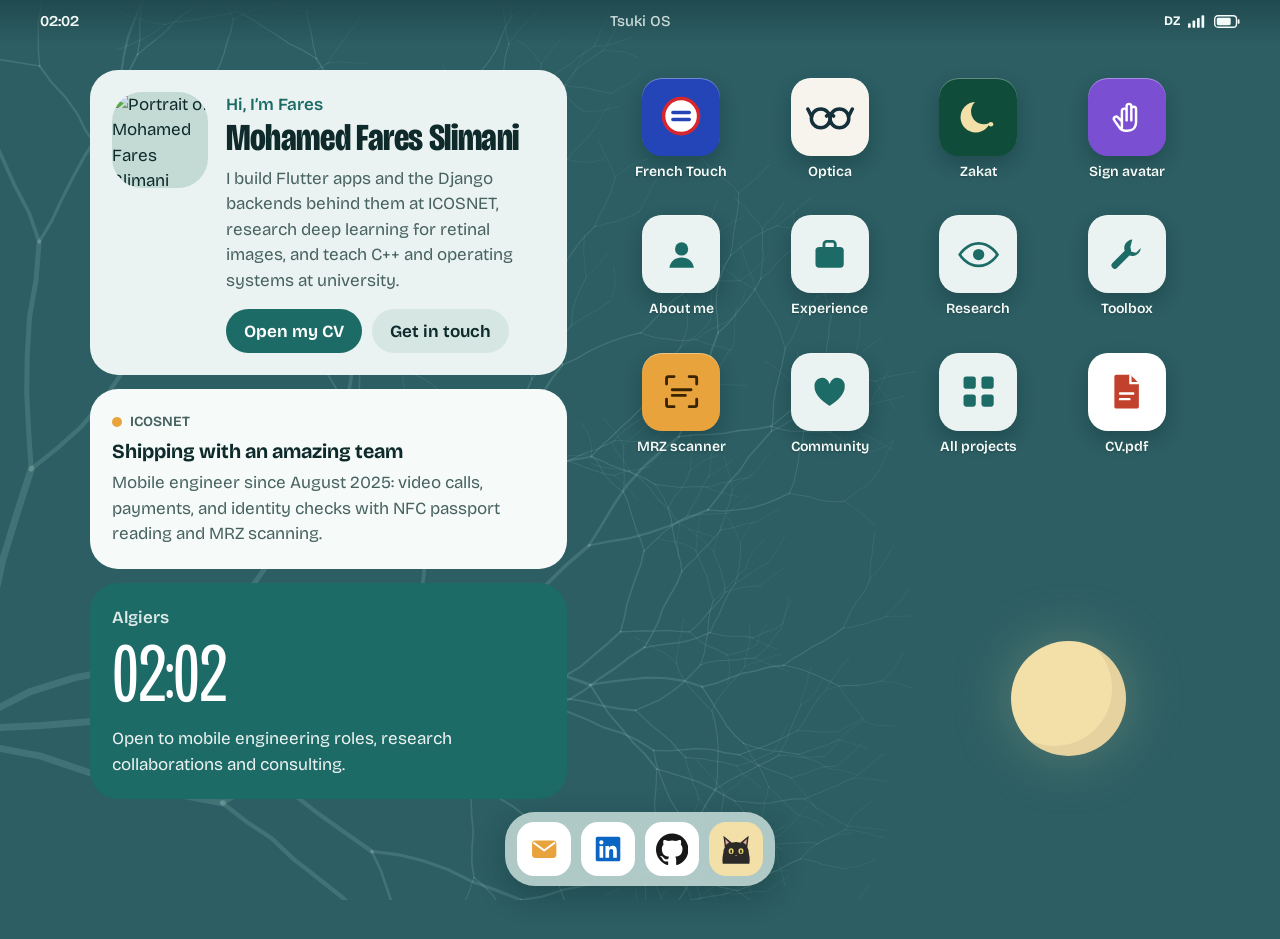
==== commit ff21c247: "home: LinkedIn in the dock, drop WhatsApp, all projects as an app with filters" ====
--- a/index.html
+++ b/index.html
@@ -14,7 +14,7 @@
   <link rel="preconnect" href="https://fonts.googleapis.com">
   <link rel="preconnect" href="https://fonts.gstatic.com" crossorigin>
   <link href="https://fonts.googleapis.com/css2?family=Bricolage+Grotesque:opsz,wdth,wght@12..96,75..100,300..800&display=swap" rel="stylesheet">
-  <link rel="stylesheet" href="home.css?v=1">
+  <link rel="stylesheet" href="home.css?v=2">
 </head>
 <body>
   <div class="wall" aria-hidden="true">
@@ -103,10 +103,10 @@
         <span class="app-icon__tile tile--sys"><svg viewBox="0 0 48 48" aria-hidden="true"><path d="M24 39S8 30 8 19a8 8 0 0 1 16-3 8 8 0 0 1 16 3c0 11-16 20-16 20z"/></svg></span>
         <span class="app-icon__label">Community</span>
       </button>
-      <a class="app-icon" href="work/">
+      <button class="app-icon" type="button" data-open="projects">
         <span class="app-icon__tile tile--sys"><svg viewBox="0 0 48 48" aria-hidden="true"><rect x="8" y="8" width="13" height="13" rx="3"/><rect x="27" y="8" width="13" height="13" rx="3"/><rect x="8" y="27" width="13" height="13" rx="3"/><rect x="27" y="27" width="13" height="13" rx="3"/></svg></span>
         <span class="app-icon__label">All projects</span>
-      </a>
+      </button>
       <a class="app-icon" href="assets/cv/Mohamed_Fares_Slimani_CV.pdf">
         <span class="app-icon__tile tile--cv"><svg viewBox="0 0 48 48" aria-hidden="true"><path d="M13 6h15l9 9v25a2 2 0 0 1-2 2H13a2 2 0 0 1-2-2V8a2 2 0 0 1 2-2z"/><path d="M28 6v9h9" fill="none" stroke="#fff" stroke-width="2.5"/><path d="M17 26h14M17 32h10" stroke="#fff" stroke-width="2.5" stroke-linecap="round"/></svg></span>
         <span class="app-icon__label">CV.pdf</span>
@@ -118,11 +118,8 @@
     <a class="dock__item" href="mailto:faresslimani0@gmail.com" aria-label="Email faresslimani0@gmail.com">
       <svg viewBox="0 0 48 48" aria-hidden="true"><rect x="6" y="11" width="36" height="26" rx="5" fill="#E8A33D"/><path d="M8 14l16 12 16-12" fill="none" stroke="#fff" stroke-width="3" stroke-linejoin="round"/></svg>
     </a>
-    <a class="dock__item" href="https://wa.me/213558139901" aria-label="WhatsApp">
-      <svg viewBox="0 0 24 24" aria-hidden="true"><path fill="#25D366" d="M17.472 14.382c-.297-.149-1.758-.867-2.03-.967-.273-.099-.471-.148-.67.15-.197.297-.767.966-.94 1.164-.173.199-.347.223-.644.075-.297-.15-1.255-.463-2.39-1.475-.883-.788-1.48-1.761-1.653-2.059-.173-.297-.018-.458.13-.606.134-.133.298-.347.446-.52.149-.174.198-.298.298-.497.099-.198.05-.371-.025-.52-.075-.149-.669-1.612-.916-2.207-.242-.579-.487-.5-.669-.51-.173-.008-.371-.01-.57-.01-.198 0-.52.074-.792.372-.272.297-1.04 1.016-1.04 2.479 0 1.462 1.065 2.875 1.213 3.074.149.198 2.096 3.2 5.077 4.487.709.306 1.262.489 1.694.625.712.227 1.36.195 1.871.118.571-.085 1.758-.719 2.006-1.413.248-.694.248-1.289.173-1.413-.074-.124-.272-.198-.57-.347m-5.421 7.403h-.004a9.87 9.87 0 01-5.031-1.378l-.361-.214-3.741.982.998-3.648-.235-.374a9.86 9.86 0 01-1.51-5.26c.001-5.45 4.436-9.884 9.888-9.884 2.64 0 5.122 1.03 6.988 2.898a9.825 9.825 0 012.893 6.994c-.003 5.45-4.437 9.884-9.885 9.884m8.413-18.297A11.815 11.815 0 0012.05 0C5.495 0 .16 5.335.157 11.892c0 2.096.547 4.142 1.588 5.945L.057 24l6.305-1.654a11.882 11.882 0 005.683 1.448h.005c6.554 0 11.89-5.335 11.893-11.893a11.821 11.821 0 00-3.48-8.413z"/></svg>
-    </a>
     <a class="dock__item" href="https://www.linkedin.com/in/faresslimani01" aria-label="LinkedIn profile">
-      <svg viewBox="0 0 48 48" aria-hidden="true"><rect x="6" y="14" width="36" height="24" rx="5" fill="#1D6B66"/><path d="M18 14v-3a3 3 0 0 1 3-3h6a3 3 0 0 1 3 3v3" fill="none" stroke="#1D6B66" stroke-width="3"/><path d="M6 24h36" stroke="#fff" stroke-width="2.5"/></svg>
+      <svg viewBox="0 0 448 512" aria-hidden="true"><!--! Font Awesome Free 7.3.1 by @fontawesome - https://fontawesome.com License - https://fontawesome.com/license/free (Icons: CC BY 4.0, Fonts: SIL OFL 1.1, Code: MIT License) Copyright 2026 Fonticons, Inc. --><path fill="#0A66C2" d="M416 32L31.9 32C14.3 32 0 46.5 0 64.3L0 447.7C0 465.5 14.3 480 31.9 480L416 480c17.6 0 32-14.5 32-32.3l0-383.4C448 46.5 433.6 32 416 32zM135.4 416l-66.4 0 0-213.8 66.5 0 0 213.8-.1 0zM102.2 96a38.5 38.5 0 1 1 0 77 38.5 38.5 0 1 1 0-77zM384.3 416l-66.4 0 0-104c0-24.8-.5-56.7-34.5-56.7-34.6 0-39.9 27-39.9 54.9l0 105.8-66.4 0 0-213.8 63.7 0 0 29.2 .9 0c8.9-16.8 30.6-34.5 62.9-34.5 67.2 0 79.7 44.3 79.7 101.9l0 117.2z"/></svg>
     </a>
     <a class="dock__item" href="https://github.com/MFaresSlimani" aria-label="GitHub profile">
       <svg viewBox="0 0 24 24" aria-hidden="true"><path fill="#181717" d="M12 .297c-6.63 0-12 5.373-12 12 0 5.303 3.438 9.8 8.205 11.385.6.113.82-.258.82-.577 0-.285-.01-1.04-.015-2.04-3.338.724-4.042-1.61-4.042-1.61C4.422 18.07 3.633 17.7 3.633 17.7c-1.087-.744.084-.729.084-.729 1.205.084 1.838 1.236 1.838 1.236 1.07 1.835 2.809 1.305 3.495.998.108-.776.417-1.305.76-1.605-2.665-.3-5.466-1.332-5.466-5.93 0-1.31.465-2.38 1.235-3.22-.135-.303-.54-1.523.105-3.176 0 0 1.005-.322 3.3.678.96-.267 1.98-.399 3-.405 1.02.006 2.04.138 3 .405 2.28-1 3.285-.678 3.285-.678.645 1.653.24 2.873.12 3.176.765.84 1.23 1.91 1.23 3.22 0 4.61-2.805 5.625-5.475 5.92.42.36.81 1.096.81 2.22 0 1.606-.015 2.896-.015 3.286 0 .315.21.69.825.57C20.565 22.092 24 17.592 24 12.297c0-6.627-5.373-12-12-12"/></svg>
@@ -364,6 +361,85 @@
     </div>
   </dialog>
 
-  <script src="home.js?v=1"></script>
+  <dialog class="app" id="app-projects" aria-labelledby="t-projects">
+    <header class="app__bar"><button class="app__back" type="button" data-close aria-label="Close All projects"><svg viewBox="0 0 24 24"><path d="M15 5l-7 7 7 7" fill="none" stroke="currentColor" stroke-width="2.5" stroke-linecap="round" stroke-linejoin="round"/></svg></button><h2 id="t-projects">All projects</h2></header>
+    <div class="app__body">
+      <p class="lead">Apps I’ve shipped on my own or for clients, plus research code. Client work from ICOSNET is private, so it isn’t listed here.</p>
+      <div class="filters" role="group" aria-label="Filter projects">
+        <button class="chip" type="button" data-filter="all" aria-pressed="true">All</button>
+        <button class="chip" type="button" data-filter="mobile" aria-pressed="false">Mobile</button>
+        <button class="chip" type="button" data-filter="research" aria-pressed="false">Research</button>
+        <button class="chip" type="button" data-filter="desktop" aria-pressed="false">Desktop</button>
+        <button class="chip" type="button" data-filter="community" aria-pressed="false">Community</button>
+      </div>
+      <ul class="projects">
+        <li class="proj proj--feature" data-tags="mobile">
+          <img src="assets/shots/zakat-dashboard.webp" alt="Muslim Zakat dashboard" loading="lazy" width="540" height="1200">
+          <div>
+            <h3>Muslim Zakat <span lang="ar">زكاة المسلم</span></h3>
+            <p>Arabic-first zakat tracker that follows the lunar Hijri year: a rolling window of income cycles checked against the gold nisab, with rollover so no balance is lost. Custom design system, custom-painted moon and dials, 48 tests.</p>
+            <p class="muted">Flutter and GetX, Android</p>
+            <p class="links"><a href="work/zakat.html">Read the case study</a></p>
+          </div>
+        </li>
+        <li class="proj proj--feature" data-tags="mobile">
+          <img src="assets/shots/ft-menu.webp" alt="French Touch menu screen" loading="lazy" width="540" height="1200">
+          <div>
+            <h3>French Touch</h3>
+            <p>Order taking for a fast-food restaurant in Algiers. Waiters order at the table, the cashier follows a live queue, the owner sees sales, timings and team stats. UI rebuilt from the restaurant’s own menu boards. 31 tests, CI on GitHub Actions.</p>
+            <p class="muted">Flutter, Riverpod and Supabase</p>
+            <p class="links"><a href="work/french-touch.html">Read the case study</a></p>
+          </div>
+        </li>
+        <li class="proj proj--feature" data-tags="mobile">
+          <img src="assets/shots/optica-order.webp" alt="Optica order builder" loading="lazy" width="390" height="844">
+          <div>
+            <h3>Optica</h3>
+            <p>A B2B network for optical stores: build a lens order by prescription, send it to a partner store, get live alerts, print a thermal ticket. Four languages including Tamazight. 81 tests and screenshots rendered by golden tests.</p>
+            <p class="muted">Flutter, GetX and Supabase</p>
+            <p class="links"><a href="work/optica.html">Read the case study</a></p>
+          </div>
+        </li>
+        <li class="proj" data-tags="mobile">
+          <h3>Rezervitoo</h3>
+          <p>Tourism and property rentals across Algeria’s 58 wilayas, with travel-guide recommendations, bookings and Arabic, English and French.</p>
+          <p class="muted">Flutter, Supabase and GetX</p>
+          <p class="links"><a href="https://github.com/MFaresSlimani/Rizervitoo">See the repository</a></p>
+        </li>
+        <li class="proj" data-tags="mobile">
+          <h3>Musharek <span lang="ar">مشارك</span></h3>
+          <p>Digital savings circles (the rotating “daira” many families run), with turn-based payout tracking and Cairo Arabic typography.</p>
+          <p class="muted">Flutter, Supabase and GetX</p>
+          <p class="links"><a href="https://github.com/MFaresSlimani/Sandooq-app">See the repository</a></p>
+        </li>
+        <li class="proj" data-tags="desktop">
+          <h3>orthoConnect</h3>
+          <p>Practice management for orthopedic practitioners: patient records, consultation history and appointments, running offline on Windows.</p>
+          <p class="muted">Flutter desktop on Windows with SQLite</p>
+          <p class="links"><a href="https://github.com/MFaresSlimani/orthoConnect">See the repository</a></p>
+        </li>
+        <li class="proj" data-tags="mobile community">
+          <h3>EZ-Check-in</h3>
+          <p>QR ticket scanning for fast attendee check-in at GDG Medea’s DevFest and I/O Extended.</p>
+          <p class="muted">Flutter and QR scanning, for GDG Medea</p>
+          <p class="links"><a href="https://github.com/MFaresSlimani/EZ-Check-in">See the repository</a></p>
+        </li>
+        <li class="proj" data-tags="research">
+          <h3>Algerian Sign Language avatar</h3>
+          <p>A 3D avatar that signs Arabic phrases in Algerian Sign Language. Paper in Nafath (Qatar, 2024) and an open dataset, 3DZSignDB, on Zenodo.</p>
+          <p class="muted">3D, WebGL and Python NLP</p>
+          <p class="links"><a href="https://3dasl-avatar.vercel.app/">Try the live demo</a> <a href="https://doi.org/10.54455/mcn2804">Read the paper</a> <a href="https://doi.org/10.5281/zenodo.15020376">Get the dataset</a></p>
+        </li>
+        <li class="proj" data-tags="research">
+          <h3>Retinal vessel segmentation</h3>
+          <p>FR-UNet and Attention U-Net on fundus images, reproduced and benchmarked at 0.815 F1 on CHASE_DB1. Ongoing doctoral work at UMBB.</p>
+          <p class="muted">PyTorch and FR-UNet</p>
+          <p class="links"><button class="linkish" type="button" data-open="research">Open my research</button></p>
+        </li>
+      </ul>
+    </div>
+  </dialog>
+
+  <script src="home.js?v=2"></script>
 </body>
 </html>
--- a/home.css
+++ b/home.css
@@ -353,3 +353,23 @@
 }
 @media (max-width: 520px) { .mrz-form { grid-template-columns: 1fr; } }
 .ok { color: var(--primary); font-weight: 700; }
+
+/* projects app */
+.filters { display: flex; flex-wrap: wrap; gap: 8px; margin-bottom: 20px; max-width: none !important; }
+.chip {
+  min-height: 40px; padding: 0 16px; border-radius: 12px;
+  border: 1px solid var(--surface-3); background: #FFFFFF; color: var(--ink);
+  font-weight: 600; cursor: pointer;
+}
+.chip[aria-pressed="true"] { background: var(--primary); border-color: var(--primary); color: var(--on-primary); }
+.projects { list-style: none; margin: 0; padding: 0; display: grid; gap: 12px; max-width: none !important; }
+.proj { background: #FFFFFF; border-radius: 22px; padding: 18px 20px; }
+.proj[hidden] { display: none; }
+.proj p { margin-bottom: 8px; }
+.proj p:last-child { margin-bottom: 0; }
+.proj h3 span[lang="ar"] { color: var(--muted); font-weight: 500; margin-left: 6px; }
+.proj--feature { display: grid; grid-template-columns: 120px 1fr; gap: 18px; align-items: start; }
+.proj--feature img { width: 120px; height: auto; border-radius: 16px; aspect-ratio: 9 / 19.5; object-fit: cover; object-position: top; background: var(--surface-3); }
+@media (max-width: 520px) { .proj--feature { grid-template-columns: 84px 1fr; gap: 14px; } .proj--feature img { width: 84px; } }
+.linkish { background: none; border: 0; padding: 0; color: var(--primary); font-weight: 600; text-decoration: underline; text-underline-offset: 3px; cursor: pointer; }
+.dock__item svg[viewBox="0 0 448 512"] { width: 52%; height: 52%; }
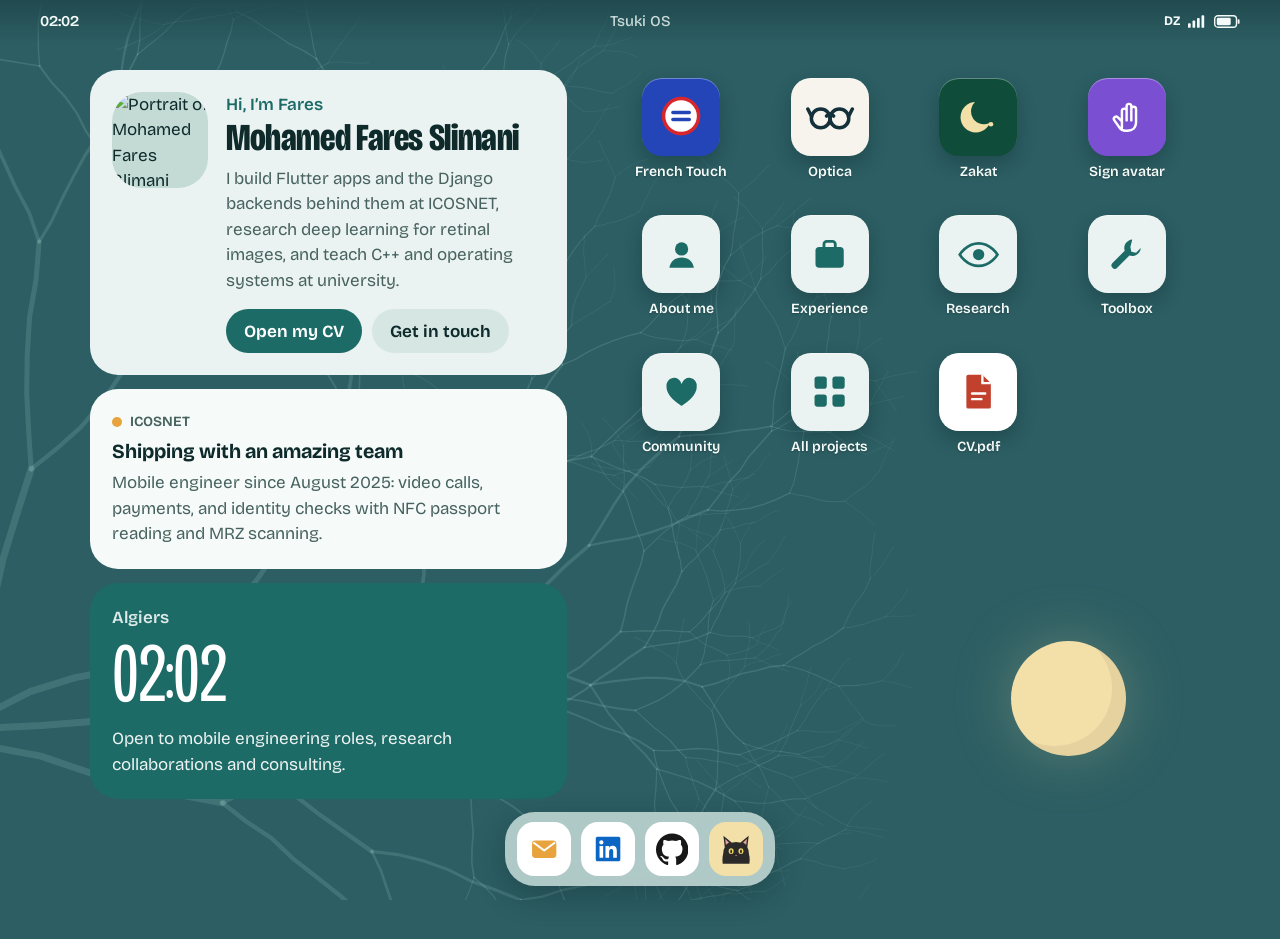
==== commit f5b6af22: "home: remove the MRZ scanner app" ====
--- a/index.html
+++ b/index.html
@@ -14,7 +14,7 @@
   <link rel="preconnect" href="https://fonts.googleapis.com">
   <link rel="preconnect" href="https://fonts.gstatic.com" crossorigin>
   <link href="https://fonts.googleapis.com/css2?family=Bricolage+Grotesque:opsz,wdth,wght@12..96,75..100,300..800&display=swap" rel="stylesheet">
-  <link rel="stylesheet" href="home.css?v=2">
+  <link rel="stylesheet" href="home.css?v=3">
 </head>
 <body>
   <div class="wall" aria-hidden="true">
@@ -94,10 +94,6 @@
       <button class="app-icon" type="button" data-open="skills">
         <span class="app-icon__tile tile--sys"><svg viewBox="0 0 48 48" aria-hidden="true"><path d="M30 8a9 9 0 0 0-8 12L9 33a3.5 3.5 0 0 0 5 5l13-13a9 9 0 0 0 12-8l-5 5-5-1-1-5z"/></svg></span>
         <span class="app-icon__label">Toolbox</span>
-      </button>
-      <button class="app-icon" type="button" data-open="mrz">
-        <span class="app-icon__tile tile--mrz"><svg viewBox="0 0 48 48" aria-hidden="true"><path d="M8 16V10a2 2 0 0 1 2-2h6M32 8h6a2 2 0 0 1 2 2v6M40 32v6a2 2 0 0 1-2 2h-6M16 40h-6a2 2 0 0 1-2-2v-6" fill="none" stroke="currentColor" stroke-width="3" stroke-linecap="round"/><path d="M14 22h20M14 28h14" stroke="currentColor" stroke-width="3" stroke-linecap="round"/></svg></span>
-        <span class="app-icon__label">MRZ scanner</span>
       </button>
       <button class="app-icon" type="button" data-open="life">
         <span class="app-icon__tile tile--sys"><svg viewBox="0 0 48 48" aria-hidden="true"><path d="M24 39S8 30 8 19a8 8 0 0 1 16-3 8 8 0 0 1 16 3c0 11-16 20-16 20z"/></svg></span>
@@ -266,22 +262,6 @@
     </div>
   </dialog>
 
-  <dialog class="app" id="app-mrz" aria-labelledby="t-mrz">
-    <header class="app__bar"><button class="app__back" type="button" data-close aria-label="Close MRZ scanner"><svg viewBox="0 0 24 24"><path d="M15 5l-7 7 7 7" fill="none" stroke="currentColor" stroke-width="2.5" stroke-linecap="round" stroke-linejoin="round"/></svg></button><h2 id="t-mrz">MRZ scanner</h2></header>
-    <div class="app__body">
-      <p class="lead">At work I write parsers for the machine-readable zone at the bottom of passports. Here is mine, with real ICAO 9303 check digits. Edit a field and watch the digits recompute.</p>
-      <div class="mrz">
-        <p class="mrz__line" id="mrz-1"></p>
-        <p class="mrz__line" id="mrz-2"></p>
-      </div>
-      <form class="mrz-form" id="mrz-form">
-        <label>Document number<input name="doc" maxlength="9" value="TSUKI" autocomplete="off" spellcheck="false"></label>
-        <label>Optional data<input name="opt" maxlength="14" value="FLUTTER PHD AI" autocomplete="off" spellcheck="false"></label>
-      </form>
-      <ul class="rows" id="mrz-checks"></ul>
-    </div>
-  </dialog>
-
   <dialog class="app" id="app-life" aria-labelledby="t-life">
     <header class="app__bar"><button class="app__back" type="button" data-close aria-label="Close Community"><svg viewBox="0 0 24 24"><path d="M15 5l-7 7 7 7" fill="none" stroke="currentColor" stroke-width="2.5" stroke-linecap="round" stroke-linejoin="round"/></svg></button><h2 id="t-life">Community</h2></header>
     <div class="app__body">
@@ -440,6 +420,6 @@
     </div>
   </dialog>
 
-  <script src="home.js?v=2"></script>
+  <script src="home.js?v=3"></script>
 </body>
 </html>
--- a/home.css
+++ b/home.css
@@ -177,7 +177,6 @@
 .tile--zakat { background: #0F4D3A; }
 .tile--zakat svg { width: 72%; height: 72%; }
 .tile--sign { background: #7A4FD1; }
-.tile--mrz { background: var(--marigold); color: #3A2400; }
 .tile--cv { background: #FFFFFF; color: #C2412D; }
 
 /* ---------- dock ---------- */
@@ -335,24 +334,6 @@
 .app--zakat .app__back:hover { background: rgb(255 255 255 / .12); }
 .app--optica .app__bar { background: #F7F4EE; }
 
-/* MRZ */
-.mrz {
-  background: #FFFFFF; border-radius: 18px; padding: 16px 18px; margin-bottom: 18px;
-  font-family: "OCR B", "OCR-B", Consolas, "Courier New", monospace;
-  font-size: clamp(11px, 2.1vw, 17px); letter-spacing: .06em;
-  overflow-x: auto; max-width: none !important;
-}
-.mrz__line { margin: 0 !important; white-space: pre; }
-.mrz__line .ck { background: #FCE6BF; color: #6B3B00; border-radius: 3px; }
-.mrz-form { display: grid; grid-template-columns: 1fr 1fr; gap: 12px; margin-bottom: 18px; }
-.mrz-form label { display: grid; gap: 4px; font-weight: 600; color: var(--muted); font-size: 15px; }
-.mrz-form input {
-  font: inherit; font-size: 17px; color: var(--ink);
-  padding: 10px 12px; border-radius: 12px; border: 1px solid var(--surface-3); background: #fff;
-  text-transform: uppercase;
-}
-@media (max-width: 520px) { .mrz-form { grid-template-columns: 1fr; } }
-.ok { color: var(--primary); font-weight: 700; }
 
 /* projects app */
 .filters { display: flex; flex-wrap: wrap; gap: 8px; margin-bottom: 20px; max-width: none !important; }
